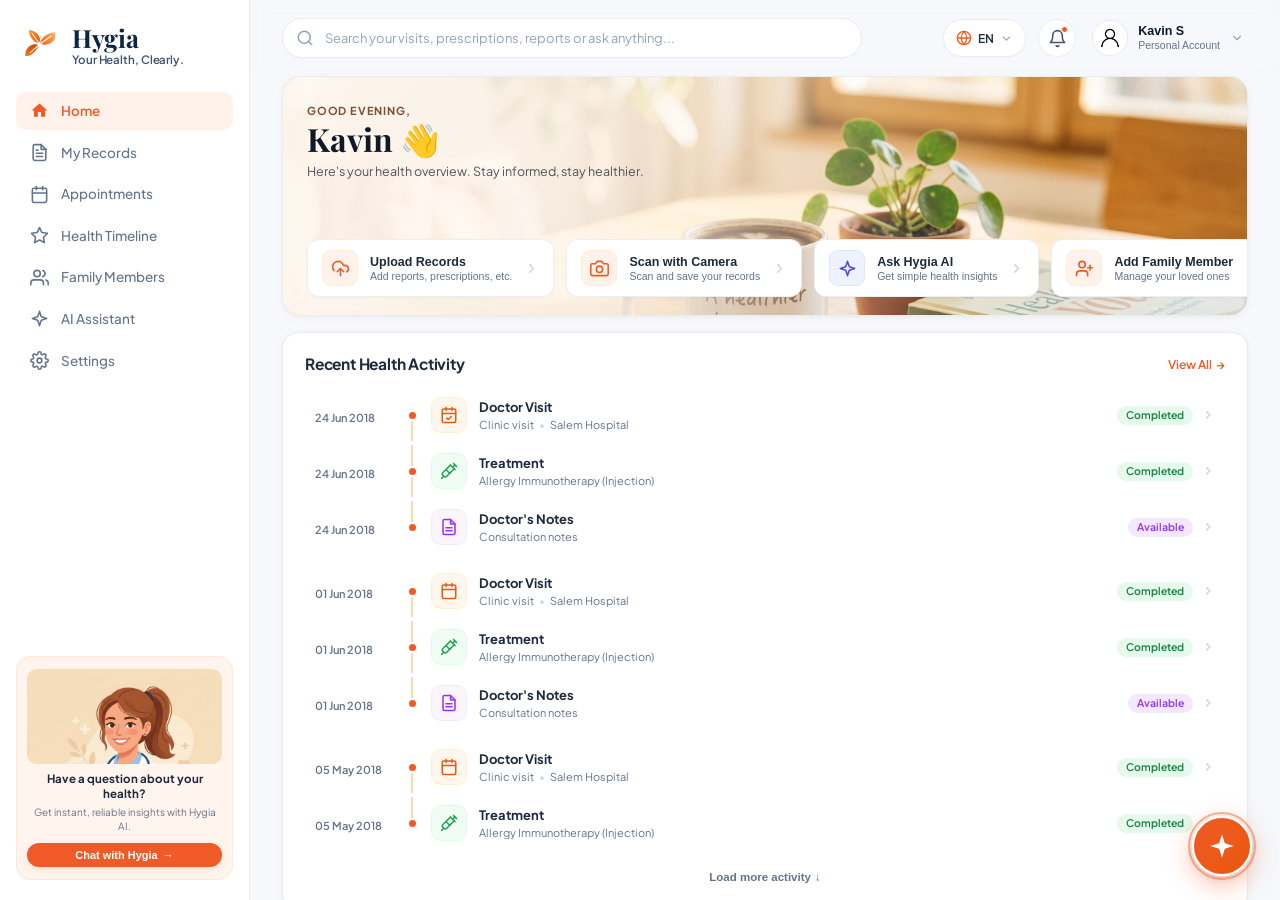
==== frontend/index.html @ 9a019a8f "feat: add frontend web pages, assets, and styling for Hygia health application" ====
<!DOCTYPE html>
<html lang="en">
<head>
  <meta charset="UTF-8">
  <meta name="viewport" content="width=device-width, initial-scale=1.0">
  <title>Hygia - Your Health, Clearly.</title>
  <!-- Google Fonts -->
  <link rel="preconnect" href="https://fonts.googleapis.com">
  <link rel="preconnect" href="https://fonts.gstatic.com" crossorigin>
  <link href="https://fonts.googleapis.com/css2?family=Playfair+Display:ital,wght@0,600;0,700;1,600&family=Plus+Jakarta+Sans:wght@400;500;600;700&display=swap" rel="stylesheet">
  <link rel="stylesheet" href="style.css?v=10">
</head>
<body>
  <div class="app-layout">
    <!-- LEFT SIDEBAR -->
    <aside class="sidebar" id="sidebar">
      <div class="sidebar-header">
        <a href="index.html" class="brand-logo">
          <svg class="brand-icon" viewBox="0 0 44 44" fill="none" xmlns="http://www.w3.org/2000/svg">
            <defs>
              <linearGradient id="leafGradTopRightIndex" x1="18" y1="20" x2="38" y2="6" gradientUnits="userSpaceOnUse">
                <stop offset="0%" stop-color="#F05A28"/>
                <stop offset="60%" stop-color="#FB923C"/>
                <stop offset="100%" stop-color="#FDBA74"/>
              </linearGradient>
              <linearGradient id="leafGradTopLeftIndex" x1="18" y1="20" x2="5" y2="8" gradientUnits="userSpaceOnUse">
                <stop offset="0%" stop-color="#EA580C"/>
                <stop offset="60%" stop-color="#F97316"/>
                <stop offset="100%" stop-color="#FB923C"/>
              </linearGradient>
              <linearGradient id="leafGradBottomIndex" x1="18" y1="20" x2="10" y2="38" gradientUnits="userSpaceOnUse">
                <stop offset="0%" stop-color="#C2410C"/>
                <stop offset="50%" stop-color="#EA580C"/>
                <stop offset="100%" stop-color="#F97316"/>
              </linearGradient>
              <filter id="sparkleGlowIndex" x="-50%" y="-50%" width="200%" height="200%">
                <feGaussianBlur stdDeviation="1.2" result="blur"/>
                <feMerge>
                  <feMergeNode in="blur"/>
                  <feMergeNode in="SourceGraphic"/>
                </feMerge>
              </filter>
            </defs>
            <!-- Top-Right Leaf -->
            <path d="M18 20C19.5 13 26 6.5 36 6C38 15 31.5 22.5 18 20Z" fill="url(#leafGradTopRightIndex)"/>
            <!-- Top-Left Leaf -->
            <path d="M18 20C11.5 17.5 5 11 6 3.5C14.5 4 21 11.5 18 20Z" fill="url(#leafGradTopLeftIndex)"/>
            <!-- Bottom-Left Leaf -->
            <path d="M18 20C14.5 27 8.5 35 1.5 33.5C1 24.5 8 18 18 20Z" fill="url(#leafGradBottomIndex)"/>
            <!-- White Vein Lines -->
            <path d="M18 20L31.5 10.5" stroke="#FFFFFF" stroke-width="1.3" stroke-linecap="round" stroke-opacity="0.9"/>
            <path d="M18 20L9.5 7.5" stroke="#FFFFFF" stroke-width="1.3" stroke-linecap="round" stroke-opacity="0.9"/>
            <path d="M18 20L7 30" stroke="#FFFFFF" stroke-width="1.3" stroke-linecap="round" stroke-opacity="0.9"/>
            <!-- Central White Sparkle Star -->
            <path d="M18 15.5C18 18 16.5 20 13.5 20C16.5 20 18 22 18 24.5C18 22 19.5 20 22.5 20C19.5 20 18 18 18 15.5Z" fill="#FFFFFF" filter="url(#sparkleGlowIndex)"/>
            <circle cx="18" cy="20" r="1.2" fill="#FFFFFF"/>
          </svg>
          <div class="brand-text">
            <h1 class="brand-title">Hygia</h1>
            <span class="brand-tagline">Your Health, Clearly.</span>
          </div>
        </a>
      </div>

      <nav class="sidebar-nav">
        <ul class="nav-list">
          <li class="nav-item">
            <a href="index.html" class="nav-link active">
              <svg class="nav-icon" viewBox="0 0 24 24" fill="currentColor">
                <path d="M10 20v-6h4v6h5v-8h3L12 3 2 12h3v8z"/>
              </svg>
              <span>Home</span>
            </a>
          </li>
          <li class="nav-item">
            <a href="records.html" class="nav-link">
              <svg class="nav-icon" viewBox="0 0 24 24" fill="none" stroke="currentColor" stroke-width="2" stroke-linecap="round" stroke-linejoin="round">
                <path d="M14 2H6a2 2 0 0 0-2 2v16a2 2 0 0 0 2 2h12a2 2 0 0 0 2-2V8z"></path>
                <polyline points="14 2 14 8 20 8"></polyline>
                <line x1="16" y1="13" x2="8" y2="13"></line>
                <line x1="16" y1="17" x2="8" y2="17"></line>
                <polyline points="10 9 9 9 8 9"></polyline>
              </svg>
              <span>My Records</span>
            </a>
          </li>
          <li class="nav-item">
            <a href="appointments.html" class="nav-link">
              <svg class="nav-icon" viewBox="0 0 24 24" fill="none" stroke="currentColor" stroke-width="2" stroke-linecap="round" stroke-linejoin="round">
                <rect x="3" y="4" width="18" height="18" rx="2" ry="2"></rect>
                <line x1="16" y1="2" x2="16" y2="6"></line>
                <line x1="8" y1="2" x2="8" y2="6"></line>
                <line x1="3" y1="10" x2="21" y2="10"></line>
              </svg>
              <span>Appointments</span>
            </a>
          </li>
          <li class="nav-item">
            <a href="timeline.html" class="nav-link">
              <svg class="nav-icon" viewBox="0 0 24 24" fill="none" stroke="currentColor" stroke-width="2" stroke-linecap="round" stroke-linejoin="round">
                <polygon points="12 2 15.09 8.26 22 9.27 17 14.14 18.18 21.02 12 17.77 5.82 21.02 7 14.14 2 9.27 8.91 8.26 12 2"></polygon>
              </svg>
              <span>Health Timeline</span>
            </a>
          </li>
          <li class="nav-item">
            <a href="family.html" class="nav-link">
              <svg class="nav-icon" viewBox="0 0 24 24" fill="none" stroke="currentColor" stroke-width="2" stroke-linecap="round" stroke-linejoin="round">
                <path d="M17 21v-2a4 4 0 0 0-4-4H5a4 4 0 0 0-4 4v2"></path>
                <circle cx="9" cy="7" r="4"></circle>
                <path d="M23 21v-2a4 4 0 0 0-3-3.87"></path>
                <path d="M16 3.13a4 4 0 0 1 0 7.75"></path>
              </svg>
              <span>Family Members</span>
            </a>
          </li>
          <li class="nav-item">
            <a href="assistant.html" class="nav-link">
              <svg class="nav-icon" viewBox="0 0 24 24" fill="none" stroke="currentColor" stroke-width="2" stroke-linecap="round" stroke-linejoin="round">
                <path d="m12 3-1.9 5.8a2 2 0 0 1-1.3 1.3L3 12l5.8 1.9a2 2 0 0 1 1.3 1.3L12 21l1.9-5.8a2 2 0 0 1 1.3-1.3L21 12l-5.8-1.9a2 2 0 0 1-1.3-1.3L12 3z"></path>
              </svg>
              <span>AI Assistant</span>
            </a>
          </li>
          <li class="nav-item">
            <a href="#settings" class="nav-link">
              <svg class="nav-icon" viewBox="0 0 24 24" fill="none" stroke="currentColor" stroke-width="2" stroke-linecap="round" stroke-linejoin="round">
                <circle cx="12" cy="12" r="3"></circle>
                <path d="M19.4 15a1.65 1.65 0 0 0 .33 1.82l.06.06a2 2 0 0 1 0 2.83 2 2 0 0 1-2.83 0l-.06-.06a1.65 1.65 0 0 0-1.82-.33 1.65 1.65 0 0 0-1 1.51V21a2 2 0 0 1-2 2 2 2 0 0 1-2-2v-.09A1.65 1.65 0 0 0 9 19.4a1.65 1.65 0 0 0-1.82.33l-.06.06a2 2 0 0 1-2.83 0 2 2 0 0 1 0-2.83l.06-.06a1.65 1.65 0 0 0 .33-1.82 1.65 1.65 0 0 0-1.51-1H3a2 2 0 0 1-2-2 2 2 0 0 1 2-2h.09A1.65 1.65 0 0 0 4.6 9a1.65 1.65 0 0 0-.33-1.82l-.06-.06a2 2 0 0 1 0-2.83 2 2 0 0 1 2.83 0l.06.06a1.65 1.65 0 0 0 1.82.33H9a1.65 1.65 0 0 0 1-1.51V3a2 2 0 0 1 2-2 2 2 0 0 1 2 2v.09a1.65 1.65 0 0 0 1 1.51 1.65 1.65 0 0 0 1.82-.33l.06-.06a2 2 0 0 1 2.83 0 2 2 0 0 1 0 2.83l-.06.06a1.65 1.65 0 0 0-.33 1.82V9a1.65 1.65 0 0 0 1.51 1H21a2 2 0 0 1 2 2 2 2 0 0 1-2 2h-.09a1.65 1.65 0 0 0-1.51 1z"></path>
              </svg>
              <span>Settings</span>
            </a>
          </li>
        </ul>
      </nav>

      <!-- Sidebar Promo Card: Have a question about your health? -->
      <div class="sidebar-promo-card">
        <div class="promo-image-container">
          <img src="assets/doctor_avatar.jpg" alt="Doctor Consultation" class="promo-doctor-img">
        </div>
        <h4 class="promo-title">Have a question about your health?</h4>
        <p class="promo-desc">Get instant, reliable insights with Hygia AI.</p>
        <button class="promo-cta-btn" id="openChatBtn">
          Chat with Hygia <span>→</span>
        </button>
      </div>
    </aside>

    <!-- MAIN APP CONTENT -->
    <main class="main-content">
      <!-- TOP HEADER BAR -->
      <header class="top-header">
        <div class="search-container">
          <svg class="search-icon" viewBox="0 0 24 24" fill="none" stroke="currentColor" stroke-width="2" stroke-linecap="round" stroke-linejoin="round">
            <circle cx="11" cy="11" r="8"></circle>
            <line x1="21" y1="21" x2="16.65" y2="16.65"></line>
          </svg>
          <input 
            type="text" 
            class="search-input" 
            id="globalSearchInput" 
            placeholder="Search your visits, prescriptions, reports or ask anything..."
            autocomplete="off"
          >
        </div>

        <div class="header-actions">
          <!-- Language Selector -->
          <div class="header-lang-wrapper" id="langWrapper">
            <button class="lang-selector-btn" id="langToggle" aria-label="Select Language">
              <svg class="lang-globe-icon" viewBox="0 0 24 24" fill="none" stroke="currentColor" stroke-width="2" stroke-linecap="round" stroke-linejoin="round">
                <circle cx="12" cy="12" r="10"></circle>
                <line x1="2" y1="12" x2="22" y2="12"></line>
                <path d="M12 2a15.3 15.3 0 0 1 4 10 15.3 15.3 0 0 1-4 10 15.3 15.3 0 0 1-4-10 15.3 15.3 0 0 1 4-10z"></path>
              </svg>
              <span class="lang-current-label" id="currentLangLabel">EN</span>
              <svg class="lang-chevron-icon" viewBox="0 0 24 24" fill="none" stroke="currentColor" stroke-width="2" stroke-linecap="round" stroke-linejoin="round">
                <polyline points="6 9 12 15 18 9"></polyline>
              </svg>
            </button>
            <div class="lang-dropdown" id="langDropdown">
              <div class="dropdown-header">
                <h6>Language</h6>
              </div>
              <ul class="dropdown-list lang-list">
                <li class="dropdown-item lang-item active" data-lang="en">
                  <span class="lang-native">English</span>
                  <span class="lang-code-pill">EN</span>
                </li>
                <li class="dropdown-item lang-item" data-lang="es">
                  <span class="lang-native">Español</span>
                  <span class="lang-code-pill">ES</span>
                </li>
                <li class="dropdown-item lang-item" data-lang="fr">
                  <span class="lang-native">Français</span>
                  <span class="lang-code-pill">FR</span>
                </li>
                <li class="dropdown-item lang-item" data-lang="ta">
                  <span class="lang-native">தமிழ்</span>
                  <span class="lang-code-pill">TA</span>
                </li>
                <li class="dropdown-item lang-item" data-lang="hi">
                  <span class="lang-native">हिन्दी</span>
                  <span class="lang-code-pill">HI</span>
                </li>
                <li class="dropdown-item lang-item" data-lang="de">
                  <span class="lang-native">Deutsch</span>
                  <span class="lang-code-pill">DE</span>
                </li>
              </ul>
            </div>
          </div>

          <!-- Notification Bell -->
          <div class="header-notification-wrapper" id="notifWrapper">
            <button class="icon-button notification-btn" id="notifToggle" aria-label="Notifications">
              <svg viewBox="0 0 24 24" fill="none" stroke="currentColor" stroke-width="2" stroke-linecap="round" stroke-linejoin="round">
                <path d="M18 8A6 6 0 0 0 6 8c0 7-3 9-3 9h18s-3-2-3-9"></path>
                <path d="M13.73 21a2 2 0 0 1-3.46 0"></path>
              </svg>
              <span class="notification-badge"></span>
            </button>
            <div class="notification-dropdown" id="notifDropdown">
              <div class="dropdown-header">
                <h6>Notifications</h6>
                <span class="badge-count">2 New</span>
              </div>
              <ul class="dropdown-list">
                <li class="dropdown-item unread">
                  <span class="dot-unread"></span>
                  <div class="notif-content">
                    <p class="notif-text">Lab results for <strong>Allergy Panel</strong> uploaded.</p>
                    <span class="notif-time">10 mins ago</span>
                  </div>
                </li>
                <li class="dropdown-item unread">
                  <span class="dot-unread"></span>
                  <div class="notif-content">
                    <p class="notif-text">Upcoming appointment with <strong>Dr. Sarah</strong>.</p>
                    <span class="notif-time">Yesterday</span>
                  </div>
                </li>
              </ul>
            </div>
          </div>

          <!-- User Profile Dropdown -->
          <div class="user-profile-wrapper" id="userProfileWrapper">
            <button class="user-profile-btn" id="userProfileBtn">
              <img src="assets/user_avatar.jpg" alt="Kavin S" class="user-avatar-img">
              <div class="user-meta">
                <span class="user-name">Kavin S</span>
                <span class="user-role">Personal Account</span>
              </div>
              <svg class="chevron-icon" viewBox="0 0 24 24" fill="none" stroke="currentColor" stroke-width="2" stroke-linecap="round" stroke-linejoin="round">
                <polyline points="6 9 12 15 18 9"></polyline>
              </svg>
            </button>
            <div class="profile-dropdown" id="profileDropdown">
              <a href="#profile" class="profile-item">Account Details</a>
              <a href="#family" class="profile-item">Family Profiles (3)</a>
              <a href="#security" class="profile-item">Privacy & Data</a>
              <hr class="dropdown-divider">
              <a href="login.html" class="profile-item text-danger">Sign Out</a>
            </div>
          </div>
        </div>
      </header>

      <!-- CONTENT BODY SCROLLER -->
      <div class="page-body">
        <!-- HERO GREETING BANNER -->
        <section class="hero-banner-card">
          <div class="hero-bg-cover" style="background-image: url('assets/hero_banner.jpg');"></div>
          <div class="hero-content">
            <span class="hero-greeting-sub">GOOD EVENING,</span>
            <h2 class="hero-greeting-name">Kavin <span class="wave-emoji">👋</span></h2>
            <p class="hero-greeting-desc">Here's your health overview. Stay informed, stay healthier.</p>
          </div>

          <!-- 4 QUICK ACTION TILES OVERLAID / IN HERO -->
          <div class="quick-actions-grid">
            <!-- Action 1: Upload Records -->
            <button class="quick-action-card" id="btnUploadRecords">
              <div class="action-icon-box orange-tint">
                <svg viewBox="0 0 24 24" fill="none" stroke="currentColor" stroke-width="2" stroke-linecap="round" stroke-linejoin="round">
                  <path d="M4 14.899A7 7 0 1 1 15.71 8h1.79a4.5 4.5 0 0 1 2.5 8.242"></path>
                  <path d="M12 12v9"></path>
                  <path d="m16 16-4-4-4 4"></path>
                </svg>
              </div>
              <div class="action-text">
                <h5 class="action-title">Upload Records</h5>
                <span class="action-sub">Add reports, prescriptions, etc.</span>
              </div>
              <svg class="action-arrow" viewBox="0 0 24 24" fill="none" stroke="currentColor" stroke-width="2.5" stroke-linecap="round" stroke-linejoin="round">
                <polyline points="9 18 15 12 9 6"></polyline>
              </svg>
            </button>

            <!-- Action 2: Scan with Camera -->
            <button class="quick-action-card" id="btnScanCamera">
              <div class="action-icon-box orange-tint">
                <svg viewBox="0 0 24 24" fill="none" stroke="currentColor" stroke-width="2" stroke-linecap="round" stroke-linejoin="round">
                  <path d="M23 19a2 2 0 0 1-2 2H3a2 2 0 0 1-2-2V8a2 2 0 0 1 2-2h4l2-3h6l2 3h4a2 2 0 0 1 2 2z"></path>
                  <circle cx="12" cy="13" r="4"></circle>
                </svg>
              </div>
              <div class="action-text">
                <h5 class="action-title">Scan with Camera</h5>
                <span class="action-sub">Scan and save your records</span>
              </div>
              <svg class="action-arrow" viewBox="0 0 24 24" fill="none" stroke="currentColor" stroke-width="2.5" stroke-linecap="round" stroke-linejoin="round">
                <polyline points="9 18 15 12 9 6"></polyline>
              </svg>
            </button>

            <!-- Action 3: Ask Hygia AI -->
            <button class="quick-action-card" id="btnAskAI">
              <div class="action-icon-box purple-tint">
                <svg viewBox="0 0 24 24" fill="none" stroke="currentColor" stroke-width="2" stroke-linecap="round" stroke-linejoin="round">
                  <path d="m12 3-1.9 5.8a2 2 0 0 1-1.3 1.3L3 12l5.8 1.9a2 2 0 0 1 1.3 1.3L12 21l1.9-5.8a2 2 0 0 1 1.3-1.3L21 12l-5.8-1.9a2 2 0 0 1-1.3-1.3L12 3z"></path>
                </svg>
              </div>
              <div class="action-text">
                <h5 class="action-title">Ask Hygia AI</h5>
                <span class="action-sub">Get simple health insights</span>
              </div>
              <svg class="action-arrow" viewBox="0 0 24 24" fill="none" stroke="currentColor" stroke-width="2.5" stroke-linecap="round" stroke-linejoin="round">
                <polyline points="9 18 15 12 9 6"></polyline>
              </svg>
            </button>

            <!-- Action 4: Add Family Member -->
            <button class="quick-action-card" id="btnAddFamily">
              <div class="action-icon-box orange-tint">
                <svg viewBox="0 0 24 24" fill="none" stroke="currentColor" stroke-width="2" stroke-linecap="round" stroke-linejoin="round">
                  <path d="M16 21v-2a4 4 0 0 0-4-4H6a4 4 0 0 0-4 4v2"></path>
                  <circle cx="9" cy="7" r="4"></circle>
                  <line x1="19" y1="8" x2="19" y2="14"></line>
                  <line x1="22" y1="11" x2="16" y2="11"></line>
                </svg>
              </div>
              <div class="action-text">
                <h5 class="action-title">Add Family Member</h5>
                <span class="action-sub">Manage your loved ones</span>
              </div>
              <svg class="action-arrow" viewBox="0 0 24 24" fill="none" stroke="currentColor" stroke-width="2.5" stroke-linecap="round" stroke-linejoin="round">
                <polyline points="9 18 15 12 9 6"></polyline>
              </svg>
            </button>
          </div>
        </section>

        <!-- DASHBOARD DUAL-COLUMN GRID -->
        <div class="dashboard-grid">
          <!-- LEFT COLUMN: RECENT HEALTH ACTIVITY -->
          <div class="grid-left-col">
            <section class="content-card recent-activity-card">
              <div class="card-header">
                <h3 class="card-title">Recent Health Activity</h3>
                <a href="records.html" class="view-all-link">View All <span>→</span></a>
              </div>

              <!-- TIMELINE WRAPPER -->
              <div class="timeline-container" id="timelineList">
                <!-- TIMELINE GROUP 1: 24 Jun 2018 -->
                <div class="timeline-group">
                  <!-- Row 1: Doctor Visit -->
                  <div class="timeline-row" data-type="visit">
                    <div class="timeline-date-col">
                      <span class="timeline-date">24 Jun 2018</span>
                    </div>
                    <div class="timeline-line-track">
                      <span class="timeline-dot"></span>
                      <div class="timeline-vertical-line"></div>
                    </div>
                    <div class="timeline-item-body">
                      <div class="timeline-icon-box orange-icon-box">
                        <svg viewBox="0 0 24 24" fill="none" stroke="currentColor" stroke-width="2" stroke-linecap="round" stroke-linejoin="round">
                          <rect x="3" y="4" width="18" height="18" rx="2" ry="2"></rect>
                          <line x1="16" y1="2" x2="16" y2="6"></line>
                          <line x1="8" y1="2" x2="8" y2="6"></line>
                          <line x1="3" y1="10" x2="21" y2="10"></line>
                          <path d="m9 16 2 2 4-4"></path>
                        </svg>
                      </div>
                      <div class="timeline-info">
                        <h4 class="timeline-event-title">Doctor Visit</h4>
                        <p class="timeline-event-sub">Clinic visit <span class="bullet">•</span> Salem Hospital</p>
                      </div>
                      <div class="timeline-actions">
                        <span class="badge badge-completed">Completed</span>
                        <svg class="chevron-right" viewBox="0 0 24 24" fill="none" stroke="currentColor" stroke-width="2.5">
                          <polyline points="9 18 15 12 9 6"></polyline>
                        </svg>
                      </div>
                    </div>
                  </div>

                  <!-- Row 2: Treatment -->
                  <div class="timeline-row" data-type="treatment">
                    <div class="timeline-date-col">
                      <span class="timeline-date">24 Jun 2018</span>
                    </div>
                    <div class="timeline-line-track">
                      <span class="timeline-dot"></span>
                      <div class="timeline-vertical-line"></div>
                    </div>
                    <div class="timeline-item-body">
                      <div class="timeline-icon-box green-icon-box">
                        <svg viewBox="0 0 24 24" fill="none" stroke="currentColor" stroke-width="2" stroke-linecap="round" stroke-linejoin="round">
                          <path d="m18 2 4 4"></path>
                          <path d="m17 7 3-3"></path>
                          <path d="M19 9 8.7 19.3c-1 1-2.5 1-3.4 0l-1.6-1.6c-1-1-1-2.5 0-3.4L14 4"></path>
                          <path d="m9 11 4 4"></path>
                          <path d="m5 19-3 3"></path>
                          <path d="m14 4 6 6"></path>
                        </svg>
                      </div>
                      <div class="timeline-info">
                        <h4 class="timeline-event-title">Treatment</h4>
                        <p class="timeline-event-sub">Allergy Immunotherapy (Injection)</p>
                      </div>
                      <div class="timeline-actions">
                        <span class="badge badge-completed">Completed</span>
                        <svg class="chevron-right" viewBox="0 0 24 24" fill="none" stroke="currentColor" stroke-width="2.5">
                          <polyline points="9 18 15 12 9 6"></polyline>
                        </svg>
                      </div>
                    </div>
                  </div>

                  <!-- Row 3: Doctor's Notes -->
                  <div class="timeline-row" data-type="notes">
                    <div class="timeline-date-col">
                      <span class="timeline-date">24 Jun 2018</span>
                    </div>
                    <div class="timeline-line-track">
                      <span class="timeline-dot"></span>
                      <div class="timeline-vertical-line"></div>
                    </div>
                    <div class="timeline-item-body">
                      <div class="timeline-icon-box purple-icon-box">
                        <svg viewBox="0 0 24 24" fill="none" stroke="currentColor" stroke-width="2" stroke-linecap="round" stroke-linejoin="round">
                          <path d="M14 2H6a2 2 0 0 0-2 2v16a2 2 0 0 0 2 2h12a2 2 0 0 0 2-2V8z"></path>
                          <polyline points="14 2 14 8 20 8"></polyline>
                          <line x1="16" y1="13" x2="8" y2="13"></line>
                          <line x1="16" y1="17" x2="8" y2="17"></line>
                        </svg>
                      </div>
                      <div class="timeline-info">
                        <h4 class="timeline-event-title">Doctor's Notes</h4>
                        <p class="timeline-event-sub">Consultation notes</p>
                      </div>
                      <div class="timeline-actions">
                        <span class="badge badge-available">Available</span>
                        <svg class="chevron-right" viewBox="0 0 24 24" fill="none" stroke="currentColor" stroke-width="2.5">
                          <polyline points="9 18 15 12 9 6"></polyline>
                        </svg>
                      </div>
                    </div>
                  </div>
                </div>

                <!-- TIMELINE GROUP 2: 01 Jun 2018 -->
                <div class="timeline-group">
                  <!-- Row 1: Doctor Visit -->
                  <div class="timeline-row" data-type="visit">
                    <div class="timeline-date-col">
                      <span class="timeline-date">01 Jun 2018</span>
                    </div>
                    <div class="timeline-line-track">
                      <span class="timeline-dot"></span>
                      <div class="timeline-vertical-line"></div>
                    </div>
                    <div class="timeline-item-body">
                      <div class="timeline-icon-box orange-icon-box">
                        <svg viewBox="0 0 24 24" fill="none" stroke="currentColor" stroke-width="2" stroke-linecap="round" stroke-linejoin="round">
                          <rect x="3" y="4" width="18" height="18" rx="2" ry="2"></rect>
                          <line x1="16" y1="2" x2="16" y2="6"></line>
                          <line x1="8" y1="2" x2="8" y2="6"></line>
                          <line x1="3" y1="10" x2="21" y2="10"></line>
                        </svg>
                      </div>
                      <div class="timeline-info">
                        <h4 class="timeline-event-title">Doctor Visit</h4>
                        <p class="timeline-event-sub">Clinic visit <span class="bullet">•</span> Salem Hospital</p>
                      </div>
                      <div class="timeline-actions">
                        <span class="badge badge-completed">Completed</span>
                        <svg class="chevron-right" viewBox="0 0 24 24" fill="none" stroke="currentColor" stroke-width="2.5">
                          <polyline points="9 18 15 12 9 6"></polyline>
                        </svg>
                      </div>
                    </div>
                  </div>

                  <!-- Row 2: Treatment -->
                  <div class="timeline-row" data-type="treatment">
                    <div class="timeline-date-col">
                      <span class="timeline-date">01 Jun 2018</span>
                    </div>
                    <div class="timeline-line-track">
                      <span class="timeline-dot"></span>
                      <div class="timeline-vertical-line"></div>
                    </div>
                    <div class="timeline-item-body">
                      <div class="timeline-icon-box green-icon-box">
                        <svg viewBox="0 0 24 24" fill="none" stroke="currentColor" stroke-width="2" stroke-linecap="round" stroke-linejoin="round">
                          <path d="m18 2 4 4"></path>
                          <path d="m17 7 3-3"></path>
                          <path d="M19 9 8.7 19.3c-1 1-2.5 1-3.4 0l-1.6-1.6c-1-1-1-2.5 0-3.4L14 4"></path>
                          <path d="m9 11 4 4"></path>
                          <path d="m5 19-3 3"></path>
                          <path d="m14 4 6 6"></path>
                        </svg>
                      </div>
                      <div class="timeline-info">
                        <h4 class="timeline-event-title">Treatment</h4>
                        <p class="timeline-event-sub">Allergy Immunotherapy (Injection)</p>
                      </div>
                      <div class="timeline-actions">
                        <span class="badge badge-completed">Completed</span>
                        <svg class="chevron-right" viewBox="0 0 24 24" fill="none" stroke="currentColor" stroke-width="2.5">
                          <polyline points="9 18 15 12 9 6"></polyline>
                        </svg>
                      </div>
                    </div>
                  </div>

                  <!-- Row 3: Doctor's Notes -->
                  <div class="timeline-row" data-type="notes">
                    <div class="timeline-date-col">
                      <span class="timeline-date">01 Jun 2018</span>
                    </div>
                    <div class="timeline-line-track">
                      <span class="timeline-dot"></span>
                      <div class="timeline-vertical-line"></div>
                    </div>
                    <div class="timeline-item-body">
                      <div class="timeline-icon-box purple-icon-box">
                        <svg viewBox="0 0 24 24" fill="none" stroke="currentColor" stroke-width="2" stroke-linecap="round" stroke-linejoin="round">
                          <path d="M14 2H6a2 2 0 0 0-2 2v16a2 2 0 0 0 2 2h12a2 2 0 0 0 2-2V8z"></path>
                          <polyline points="14 2 14 8 20 8"></polyline>
                          <line x1="16" y1="13" x2="8" y2="13"></line>
                          <line x1="16" y1="17" x2="8" y2="17"></line>
                        </svg>
                      </div>
                      <div class="timeline-info">
                        <h4 class="timeline-event-title">Doctor's Notes</h4>
                        <p class="timeline-event-sub">Consultation notes</p>
                      </div>
                      <div class="timeline-actions">
                        <span class="badge badge-available">Available</span>
                        <svg class="chevron-right" viewBox="0 0 24 24" fill="none" stroke="currentColor" stroke-width="2.5">
                          <polyline points="9 18 15 12 9 6"></polyline>
                        </svg>
                      </div>
                    </div>
                  </div>
                </div>

                <!-- TIMELINE GROUP 3: 05 May 2018 -->
                <div class="timeline-group">
                  <!-- Row 1: Doctor Visit -->
                  <div class="timeline-row" data-type="visit">
                    <div class="timeline-date-col">
                      <span class="timeline-date">05 May 2018</span>
                    </div>
                    <div class="timeline-line-track">
                      <span class="timeline-dot"></span>
                      <div class="timeline-vertical-line"></div>
                    </div>
                    <div class="timeline-item-body">
                      <div class="timeline-icon-box orange-icon-box">
                        <svg viewBox="0 0 24 24" fill="none" stroke="currentColor" stroke-width="2" stroke-linecap="round" stroke-linejoin="round">
                          <rect x="3" y="4" width="18" height="18" rx="2" ry="2"></rect>
                          <line x1="16" y1="2" x2="16" y2="6"></line>
                          <line x1="8" y1="2" x2="8" y2="6"></line>
                          <line x1="3" y1="10" x2="21" y2="10"></line>
                        </svg>
                      </div>
                      <div class="timeline-info">
                        <h4 class="timeline-event-title">Doctor Visit</h4>
                        <p class="timeline-event-sub">Clinic visit <span class="bullet">•</span> Salem Hospital</p>
                      </div>
                      <div class="timeline-actions">
                        <span class="badge badge-completed">Completed</span>
                        <svg class="chevron-right" viewBox="0 0 24 24" fill="none" stroke="currentColor" stroke-width="2.5">
                          <polyline points="9 18 15 12 9 6"></polyline>
                        </svg>
                      </div>
                    </div>
                  </div>

                  <!-- Row 2: Treatment -->
                  <div class="timeline-row" data-type="treatment">
                    <div class="timeline-date-col">
                      <span class="timeline-date">05 May 2018</span>
                    </div>
                    <div class="timeline-line-track">
                      <span class="timeline-dot"></span>
                      <div class="timeline-vertical-line"></div>
                    </div>
                    <div class="timeline-item-body">
                      <div class="timeline-icon-box green-icon-box">
                        <svg viewBox="0 0 24 24" fill="none" stroke="currentColor" stroke-width="2" stroke-linecap="round" stroke-linejoin="round">
                          <path d="m18 2 4 4"></path>
                          <path d="m17 7 3-3"></path>
                          <path d="M19 9 8.7 19.3c-1 1-2.5 1-3.4 0l-1.6-1.6c-1-1-1-2.5 0-3.4L14 4"></path>
                          <path d="m9 11 4 4"></path>
                          <path d="m5 19-3 3"></path>
                          <path d="m14 4 6 6"></path>
                        </svg>
                      </div>
                      <div class="timeline-info">
                        <h4 class="timeline-event-title">Treatment</h4>
                        <p class="timeline-event-sub">Allergy Immunotherapy (Injection)</p>
                      </div>
                      <div class="timeline-actions">
                        <span class="badge badge-completed">Completed</span>
                        <svg class="chevron-right" viewBox="0 0 24 24" fill="none" stroke="currentColor" stroke-width="2.5">
                          <polyline points="9 18 15 12 9 6"></polyline>
                        </svg>
                      </div>
                    </div>
                  </div>
                </div>
              </div>

              <!-- LOAD MORE BUTTON -->
              <div class="timeline-footer">
                <button class="load-more-btn" id="loadMoreBtn">
                  Load more activity <span class="arrow-down">↓</span>
                </button>
              </div>
            </section>
          </div>

          <!-- RIGHT COLUMN: SUMMARY, CONDITIONS, DIAGNOSES, AI ASSISTANT -->
          <div class="grid-right-col">
            <!-- 1. HEALTH SUMMARY -->
            <section class="content-card summary-card">
              <div class="card-header">
                <div class="title-with-info">
                  <h3 class="card-title">Health Summary</h3>
                  <button class="info-btn" title="Summary based on latest verified medical records" aria-label="Health Summary Info">
                    <svg viewBox="0 0 24 24" fill="none" stroke="currentColor" stroke-width="2">
                      <circle cx="12" cy="12" r="10"></circle>
                      <line x1="12" y1="16" x2="12" y2="12"></line>
                      <line x1="12" y1="8" x2="12.01" y2="8"></line>
                    </svg>
                  </button>
                </div>
                <span class="header-timestamp">Last updated: 24 Jun 2018</span>
              </div>

              <div class="metrics-grid">
                <!-- Metric 1: Doctor Visits -->
                <div class="metric-box">
                  <div class="metric-icon orange-metric">
                    <svg viewBox="0 0 24 24" fill="none" stroke="currentColor" stroke-width="2" stroke-linecap="round" stroke-linejoin="round">
                      <rect x="3" y="4" width="18" height="18" rx="2" ry="2"></rect>
                      <line x1="16" y1="2" x2="16" y2="6"></line>
                      <line x1="8" y1="2" x2="8" y2="6"></line>
                      <line x1="3" y1="10" x2="21" y2="10"></line>
                    </svg>
                  </div>
                  <div class="metric-content">
                    <span class="metric-value">9</span>
                    <span class="metric-label">Doctor Visits</span>
                  </div>
                </div>

                <!-- Metric 2: Treatments -->
                <div class="metric-box">
                  <div class="metric-icon green-metric">
                    <svg viewBox="0 0 24 24" fill="none" stroke="currentColor" stroke-width="2" stroke-linecap="round" stroke-linejoin="round">
                      <path d="m18 2 4 4"></path>
                      <path d="m17 7 3-3"></path>
                      <path d="M19 9 8.7 19.3c-1 1-2.5 1-3.4 0l-1.6-1.6c-1-1-1-2.5 0-3.4L14 4"></path>
                      <path d="m9 11 4 4"></path>
                      <path d="m5 19-3 3"></path>
                      <path d="m14 4 6 6"></path>
                    </svg>
                  </div>
                  <div class="metric-content">
                    <span class="metric-value">8</span>
                    <span class="metric-label">Treatments</span>
                  </div>
                </div>

                <!-- Metric 3: Doctor's Notes -->
                <div class="metric-box">
                  <div class="metric-icon purple-metric">
                    <svg viewBox="0 0 24 24" fill="none" stroke="currentColor" stroke-width="2" stroke-linecap="round" stroke-linejoin="round">
                      <path d="M14 2H6a2 2 0 0 0-2 2v16a2 2 0 0 0 2 2h12a2 2 0 0 0 2-2V8z"></path>
                      <polyline points="14 2 14 8 20 8"></polyline>
                      <line x1="16" y1="13" x2="8" y2="13"></line>
                      <line x1="16" y1="17" x2="8" y2="17"></line>
                    </svg>
                  </div>
                  <div class="metric-content">
                    <span class="metric-value">1</span>
                    <span class="metric-label">Doctor's Notes</span>
                  </div>
                </div>

                <!-- Metric 4: Health Condition -->
                <div class="metric-box">
                  <div class="metric-icon orange-metric">
                    <svg viewBox="0 0 24 24" fill="none" stroke="currentColor" stroke-width="2" stroke-linecap="round" stroke-linejoin="round">
                      <path d="M20.42 4.58a5.4 5.4 0 0 0-7.65 0l-.77.78-.77-.78a5.4 5.4 0 0 0-7.65 7.65l.77.78L12 20.67l7.66-7.66.77-.78a5.4 5.4 0 0 0 0-7.65z"></path>
                      <path d="M3.5 12h3l2-3 3 6 2-3h5"></path>
                    </svg>
                  </div>
                  <div class="metric-content">
                    <span class="metric-value">1</span>
                    <span class="metric-label">Health Condition</span>
                  </div>
                </div>
              </div>
            </section>

            <!-- 2. HEALTH CONDITIONS -->
            <section class="content-card condition-card">
              <div class="card-header">
                <h3 class="card-title">Health Conditions</h3>
                <a href="records.html" class="view-all-link">View All <span>→</span></a>
              </div>
              <div class="condition-list">
                <div class="condition-item">
                  <div class="condition-icon-box orange-box">
                    <svg viewBox="0 0 24 24" fill="currentColor">
                      <path d="M12 4v7m0 0-2-2m2 2 2-2" stroke="currentColor" stroke-width="2" stroke-linecap="round"/>
                      <path d="M11 12.5C9.5 12 7.5 11.5 5.5 13C3.5 14.5 3 17 3.5 19C4 21 6 22 8.5 22C10.5 22 11.5 20.5 11.5 19V12.5Z" opacity="0.85"/>
                      <path d="M13 12.5C14.5 12 16.5 11.5 18.5 13C20.5 14.5 21 17 20.5 19C20 21 18 22 15.5 22C13.5 22 12.5 20.5 12.5 19V12.5Z" opacity="0.85"/>
                    </svg>
                  </div>
                  <div class="condition-info">
                    <h4 class="condition-title">Allergy</h4>
                    <p class="condition-desc">Allergic tendency (e.g., dust, pollen)</p>
                  </div>
                  <div class="condition-badge-wrap">
                    <span class="badge badge-ongoing">Ongoing</span>
                  </div>
                </div>
              </div>
            </section>

            <!-- 3. RECENT DIAGNOSES -->
            <section class="content-card diagnoses-card">
              <div class="card-header">
                <h3 class="card-title">Recent Diagnoses</h3>
                <a href="records.html" class="view-all-link">View All <span>→</span></a>
              </div>
              <div class="diagnoses-list">
                <div class="condition-item">
                  <div class="condition-icon-box coral-box">
                    <svg viewBox="0 0 24 24" fill="currentColor">
                      <path d="M12 4v7" stroke="currentColor" stroke-width="2" stroke-linecap="round"/>
                      <path d="M11 12.5C9.5 12 7.5 11.5 5.5 13C3.5 14.5 3 17 3.5 19C4 21 6 22 8.5 22C10.5 22 11.5 20.5 11.5 19V12.5Z" opacity="0.85"/>
                      <path d="M13 12.5C14.5 12 16.5 11.5 18.5 13C20.5 14.5 21 17 20.5 19C20 21 18 22 15.5 22C13.5 22 12.5 20.5 12.5 19V12.5Z" opacity="0.85"/>
                    </svg>
                  </div>
                  <div class="condition-info">
                    <h4 class="condition-title">Viral Sinus Infection</h4>
                    <p class="condition-desc">Infection</p>
                  </div>
                  <div class="condition-badge-wrap">
                    <span class="badge badge-resolved">Resolved</span>
                  </div>
                </div>
              </div>
            </section>

            <!-- 4. HYGIA AI ASSISTANT WIDGET -->
            <section class="content-card ai-assistant-widget">
              <div class="ai-widget-header">
                <div class="ai-title-wrap">
                  <span class="ai-sparkle-icon">✦</span>
                  <h3 class="ai-widget-title">Hygia AI Assistant</h3>
                </div>
                <p class="ai-widget-sub">Ask anything about your health records in simple words.</p>
              </div>

              <!-- Quick prompt suggestion pills -->
              <div class="prompt-chips-row">
                <button class="prompt-chip" data-query="Summarize my health history">Summarize my health history</button>
                <button class="prompt-chip" data-query="What is immunotherapy?">What is immunotherapy?</button>
                <button class="prompt-chip" data-query="Any recurring issues?">Any recurring issues?</button>
              </div>

              <!-- Input bar -->
              <form class="ai-input-form" id="aiChatForm">
                <button type="button" class="attach-btn" id="attachFileBtn" title="Attach report or prescription" aria-label="Attach File">
                  <svg viewBox="0 0 24 24" fill="none" stroke="currentColor" stroke-width="2" stroke-linecap="round" stroke-linejoin="round">
                    <path d="m21.44 11.05-9.19 9.19a6 6 0 0 1-8.49-8.49l8.57-8.57A4 4 0 1 1 18 8.84l-8.59 8.57a2 2 0 0 1-2.83-2.83l8.49-8.48"></path>
                  </svg>
                </button>
                <input 
                  type="text" 
                  class="ai-text-input" 
                  id="aiChatInput" 
                  placeholder="Type your question here..." 
                  autocomplete="off"
                >
                <button type="submit" class="ai-send-btn" id="aiSendBtn" aria-label="Send query">
                  <svg viewBox="0 0 24 24" fill="currentColor">
                    <path d="M2.01 21L23 12 2.01 3 2 10l15 2-15 2z"/>
                  </svg>
                </button>
              </form>
            </section>
          </div>
        </div>
      </div>
    </main>
  </div>

  <script src="script.js?v=10"></script>
</body>
</html>
---- frontend/style.css ----
/* ==========================================================================
   HYGIA - MASTER DESIGN SYSTEM & STYLESHEET
   Unified Styles for Home, My Records, and Health Timeline
   ========================================================================== */

:root {
  /* Brand Color Palette */
  --color-primary: #F05A28;
  --color-primary-hover: #D94617;
  --color-primary-light: #FFF2EA;
  --color-primary-glow: rgba(240, 90, 40, 0.15);

  --color-bg-page: #F6F8FB;
  --color-bg-card: #FFFFFF;
  --color-bg-card-subtle: #FAFBFC;

  --color-text-main: #0F172A;
  --color-text-body: #334155;
  --color-text-muted: #64748B;
  --color-text-light: #94A3B8;

  --color-border: #E8ECEF;
  --color-border-subtle: #F1F5F9;

  /* Tag & Metric Accents */
  --color-green-bg: #E6F9ED;
  --color-green-text: #15803D;
  --color-blue-bg: #E0F2FE;
  --color-blue-text: #0284C7;
  --color-purple-bg: #F3E8FF;
  --color-purple-text: #9333EA;
  --color-orange-bg: #FFEDD5;
  --color-orange-text: #EA580C;
  --color-coral-bg: #FEE2E2;
  --color-coral-text: #DC2626;

  /* Typography */
  --font-sans: 'Plus Jakarta Sans', system-ui, -apple-system, BlinkMacSystemFont, 'Segoe UI', Roboto, sans-serif;
  --font-serif: 'Playfair Display', Georgia, serif;

  /* Shadows */
  --shadow-subtle: 0 1px 3px rgba(0, 0, 0, 0.03), 0 2px 6px rgba(0, 0, 0, 0.02);
  --shadow-card: 0 2px 8px rgba(15, 23, 42, 0.04), 0 1px 2px rgba(15, 23, 42, 0.02);
  --shadow-float: 0 10px 25px -5px rgba(15, 23, 42, 0.08), 0 8px 10px -6px rgba(15, 23, 42, 0.04);
}

/* Base Resets */
*, *::before, *::after {
  box-sizing: border-box;
  margin: 0;
  padding: 0;
}

body {
  font-family: var(--font-sans);
  background-color: var(--color-bg-page);
  color: var(--color-text-main);
  line-height: 1.45;
  -webkit-font-smoothing: antialiased;
  -moz-osx-font-smoothing: grayscale;
  overflow-x: hidden;
}

/* ==========================================================================
   LAYOUT STRUCTURE
   ========================================================================== */
.app-layout {
  display: flex;
  min-height: 100vh;
  width: 100vw;
}

/* --------------------------------------------------------------------------
   LEFT SIDEBAR
   -------------------------------------------------------------------------- */
.sidebar {
  width: 250px;
  min-width: 250px;
  background-color: #FFFFFF;
  border-right: 1px solid var(--color-border);
  display: flex;
  flex-direction: column;
  padding: 24px 16px 20px 16px;
  position: sticky;
  top: 0;
  height: 100vh;
  overflow-y: auto;
  z-index: 40;
}

.sidebar::-webkit-scrollbar {
  width: 4px;
}
.sidebar::-webkit-scrollbar-thumb {
  background: #E2E8F0;
  border-radius: 4px;
}

/* Brand Header */
.sidebar-header {
  padding: 0 8px 24px 8px;
}

.brand-logo {
  display: flex;
  align-items: center;
  gap: 10px;
  text-decoration: none;
}

.brand-icon {
  width: 38px;
  height: 38px;
  flex-shrink: 0;
}

.brand-text {
  display: flex;
  flex-direction: column;
}

.brand-title {
  font-family: var(--font-serif);
  font-size: 25px;
  font-weight: 700;
  color: #0B2545;
  letter-spacing: -0.3px;
  line-height: 1.1;
}

.brand-tagline {
  font-size: 11.5px;
  font-weight: 600;
  color: #3E526B;
  letter-spacing: -0.1px;
}

/* Sidebar Nav */
.sidebar-nav {
  flex: 1;
}

.nav-list {
  list-style: none;
  display: flex;
  flex-direction: column;
  gap: 4px;
}

.nav-item {
  width: 100%;
}

.nav-link {
  display: flex;
  align-items: center;
  gap: 12px;
  padding: 9px 14px;
  border-radius: 10px;
  text-decoration: none;
  color: var(--color-text-muted);
  font-size: 13.5px;
  font-weight: 500;
  transition: all 0.18s ease;
}

.nav-icon {
  width: 19px;
  height: 19px;
  flex-shrink: 0;
  color: currentColor;
}

.nav-link:hover {
  background-color: #F8FAFC;
  color: var(--color-text-main);
}

.nav-link.active {
  background-color: var(--color-primary-light);
  color: var(--color-primary);
  font-weight: 600;
}

.nav-link.active .nav-icon {
  color: var(--color-primary);
}

/* Sidebar Promo Card */
.sidebar-promo-card {
  margin-top: 14px;
  background-color: #FFF5EE;
  border-radius: 14px;
  padding: 12px 10px;
  text-align: center;
  display: flex;
  flex-direction: column;
  align-items: center;
  border: 1px solid #FFE8D6;
  width: 100%;
  max-width: 100%;
  box-sizing: border-box;
  overflow: hidden;
}

.promo-image-container,
.promo-illustration {
  width: 100%;
  max-width: 100%;
  height: 95px;
  max-height: 95px;
  border-radius: 10px;
  overflow: hidden;
  margin-bottom: 8px;
  background: #FFF9F3;
  display: flex;
  align-items: center;
  justify-content: center;
}

.promo-doctor-img,
.promo-img {
  width: 100%;
  height: 100%;
  max-width: 100%;
  max-height: 100%;
  object-fit: cover;
  object-position: center top;
  display: block;
}

.promo-content {
  width: 100%;
  display: flex;
  flex-direction: column;
  align-items: center;
}

.promo-title {
  font-size: 11.5px;
  font-weight: 700;
  color: #1E293B;
  line-height: 1.3;
  margin-bottom: 4px;
  text-align: center;
}

.promo-desc {
  font-size: 10px;
  color: var(--color-text-muted);
  line-height: 1.35;
  margin-bottom: 10px;
  text-align: center;
}

.promo-cta-btn {
  width: 100%;
  background-color: var(--color-primary);
  color: #FFFFFF;
  border: none;
  border-radius: 18px;
  padding: 6px 12px;
  font-size: 11px;
  font-weight: 600;
  cursor: pointer;
  display: flex;
  align-items: center;
  justify-content: center;
  gap: 5px;
  transition: all 0.2s ease;
  box-shadow: 0 2px 8px var(--color-primary-glow);
  text-decoration: none;
  box-sizing: border-box;
}

.promo-cta-btn:hover {
  background-color: var(--color-primary-hover);
  transform: translateY(-1px);
}

/* --------------------------------------------------------------------------
   MAIN CONTENT AREA
   -------------------------------------------------------------------------- */
.main-content {
  flex: 1;
  display: flex;
  flex-direction: column;
  min-width: 0;
  height: 100vh;
  overflow-y: auto;
}

/* Top Header */
.top-header {
  padding: 16px 32px;
  display: flex;
  align-items: center;
  justify-content: space-between;
  gap: 20px;
  background-color: transparent;
  position: sticky;
  top: 0;
  z-index: 30;
  backdrop-filter: blur(8px);
}

.search-container {
  position: relative;
  flex: 1;
  max-width: 580px;
}

.search-icon {
  position: absolute;
  left: 14px;
  top: 50%;
  transform: translateY(-50%);
  width: 18px;
  height: 18px;
  color: var(--color-text-light);
  pointer-events: none;
}

.search-input {
  width: 100%;
  height: 40px;
  border-radius: 20px;
  border: 1px solid var(--color-border);
  background-color: #FFFFFF;
  padding: 0 16px 0 42px;
  font-size: 13px;
  font-family: inherit;
  color: var(--color-text-main);
  transition: all 0.2s ease;
  box-shadow: 0 1px 2px rgba(0,0,0,0.02);
}

.search-input::placeholder {
  color: var(--color-text-light);
  font-weight: 400;
}

.search-input:focus {
  outline: none;
  border-color: #FDBA74;
  box-shadow: 0 0 0 3px var(--color-primary-glow);
}

.header-actions {
  display: flex;
  align-items: center;
  gap: 12px;
}

/* Language Selector */
.header-lang-wrapper {
  position: relative;
}

.lang-selector-btn {
  background: #FFFFFF;
  border: 1px solid var(--color-border);
  height: 38px;
  padding: 0 12px;
  border-radius: 20px;
  display: flex;
  align-items: center;
  gap: 6px;
  cursor: pointer;
  color: var(--color-text-main);
  font-size: 12px;
  font-weight: 600;
  font-family: inherit;
  transition: all 0.2s ease;
  box-shadow: 0 1px 2px rgba(0, 0, 0, 0.02);
}

.lang-selector-btn:hover {
  background: #F8FAFC;
  border-color: #CBD5E1;
}

.lang-globe-icon {
  width: 16px;
  height: 16px;
  color: var(--color-primary);
  flex-shrink: 0;
}

.lang-current-label {
  font-size: 12px;
  font-weight: 600;
  color: #1E293B;
  letter-spacing: 0.2px;
}

.lang-chevron-icon {
  width: 13px;
  height: 13px;
  color: var(--color-text-light);
  transition: transform 0.2s ease;
}

.header-lang-wrapper.active .lang-chevron-icon {
  transform: rotate(180deg);
}

/* Language Dropdown */
.lang-dropdown {
  position: absolute;
  top: 46px;
  right: 0;
  width: 170px;
  background: #FFFFFF;
  border-radius: 14px;
  box-shadow: var(--shadow-float);
  border: 1px solid var(--color-border);
  padding: 6px;
  z-index: 50;
  display: none;
}

.header-lang-wrapper.active .lang-dropdown {
  display: block;
  animation: dropdownFadeIn 0.15s ease-out;
}

.lang-dropdown .dropdown-header {
  padding: 6px 10px 6px 10px;
  border-bottom: 1px solid var(--color-border-subtle);
  margin-bottom: 4px;
}

.lang-dropdown .dropdown-header h6 {
  font-size: 11px;
  font-weight: 700;
  color: var(--color-text-muted);
  text-transform: uppercase;
  letter-spacing: 0.5px;
}

.lang-list {
  list-style: none;
  padding: 0;
  margin: 0;
  display: flex;
  flex-direction: column;
  gap: 2px;
}

.lang-item {
  display: flex;
  align-items: center;
  justify-content: space-between;
  padding: 7px 10px;
  border-radius: 8px;
  cursor: pointer;
  font-size: 12px;
  color: #1E293B;
  transition: background 0.15s ease;
}

.lang-item:hover {
  background: #F8FAFC;
}

.lang-item.active {
  background: var(--color-primary-light);
  color: var(--color-primary);
  font-weight: 600;
}

.lang-code-pill {
  font-size: 10px;
  font-weight: 600;
  padding: 2px 6px;
  border-radius: 6px;
  background: #F1F5F9;
  color: #64748B;
}

.lang-item.active .lang-code-pill {
  background: #FED7AA;
  color: var(--color-primary);
}

/* Notification Button */
.header-notification-wrapper {
  position: relative;
}

.icon-button {
  background: #FFFFFF;
  border: 1px solid var(--color-border);
  width: 38px;
  height: 38px;
  border-radius: 50%;
  display: flex;
  align-items: center;
  justify-content: center;
  cursor: pointer;
  color: #475569;
  position: relative;
  transition: all 0.2s ease;
}

.icon-button:hover {
  background: #F8FAFC;
  border-color: #CBD5E1;
}

.icon-button svg {
  width: 19px;
  height: 19px;
}

.notification-badge {
  position: absolute;
  top: 6px;
  right: 7px;
  width: 7px;
  height: 7px;
  background-color: var(--color-primary);
  border-radius: 50%;
  border: 1.5px solid #FFFFFF;
}

/* Notification Dropdown */
.notification-dropdown {
  position: absolute;
  top: 48px;
  right: 0;
  width: 290px;
  background: #FFFFFF;
  border-radius: 14px;
  box-shadow: var(--shadow-float);
  border: 1px solid var(--color-border);
  padding: 12px;
  display: none;
  z-index: 50;
}

.notification-dropdown.active {
  display: block;
}

.dropdown-header {
  display: flex;
  justify-content: space-between;
  align-items: center;
  padding-bottom: 8px;
  border-bottom: 1px solid var(--color-border-subtle);
  margin-bottom: 8px;
}

.dropdown-header h6 {
  font-size: 13px;
  font-weight: 600;
}

.badge-count {
  font-size: 10px;
  background: var(--color-primary-light);
  color: var(--color-primary);
  font-weight: 600;
  padding: 2px 6px;
  border-radius: 10px;
}

.dropdown-list {
  list-style: none;
}

.dropdown-item {
  display: flex;
  gap: 10px;
  padding: 8px;
  border-radius: 8px;
  font-size: 11.5px;
  color: var(--color-text-body);
}

.dropdown-item:hover {
  background: #F8FAFC;
}

.dot-unread {
  width: 6px;
  height: 6px;
  background: var(--color-primary);
  border-radius: 50%;
  margin-top: 5px;
  flex-shrink: 0;
}

.notif-time {
  display: block;
  font-size: 10px;
  color: var(--color-text-light);
  margin-top: 2px;
}

/* User Profile Widget */
.user-profile-wrapper {
  position: relative;
}

.user-profile-btn {
  display: flex;
  align-items: center;
  gap: 10px;
  background: transparent;
  border: none;
  cursor: pointer;
  padding: 4px;
  border-radius: 20px;
  transition: background 0.18s;
}

.user-profile-btn:hover {
  background: #E2E8F044;
}

.user-avatar-img,
.avatar-img {
  width: 36px;
  height: 36px;
  border-radius: 50%;
  object-fit: cover;
  border: 1.5px solid #E2E8F0;
  display: block;
}

.user-meta {
  text-align: left;
  line-height: 1.2;
}

.user-name {
  display: block;
  font-size: 12.5px;
  font-weight: 600;
  color: var(--color-text-main);
}

.user-role {
  display: block;
  font-size: 10.5px;
  color: var(--color-text-muted);
}

.chevron-icon {
  width: 14px;
  height: 14px;
  color: var(--color-text-light);
}

.profile-dropdown {
  position: absolute;
  top: 48px;
  right: 0;
  width: 180px;
  background: #FFFFFF;
  border-radius: 12px;
  box-shadow: var(--shadow-float);
  border: 1px solid var(--color-border);
  padding: 6px;
  display: none;
  z-index: 50;
}

.profile-dropdown.active {
  display: block;
}

.profile-item {
  display: block;
  padding: 8px 12px;
  font-size: 12px;
  color: var(--color-text-body);
  text-decoration: none;
  border-radius: 6px;
}

.profile-item:hover {
  background: #F8FAFC;
}

.dropdown-divider {
  border: none;
  border-top: 1px solid var(--color-border-subtle);
  margin: 4px 0;
}

.text-danger {
  color: #DC2626 !important;
}

/* --------------------------------------------------------------------------
   PAGE BODY CONTENT
   -------------------------------------------------------------------------- */
.page-body {
  padding: 0 32px 32px 32px;
  display: flex;
  flex-direction: column;
  gap: 16px;
}

/* ==========================================================================
   HERO BANNER COMPONENT
   ========================================================================== */
.hero-banner-card {
  position: relative;
  border-radius: 18px;
  overflow: hidden;
  box-shadow: var(--shadow-card);
  min-height: 240px;
  display: flex;
  flex-direction: column;
  justify-content: space-between;
  padding: 26px 24px 18px 24px;
  border: 1px solid #ECEEE8;
}

.hero-bg-cover {
  position: absolute;
  top: 0;
  left: 0;
  right: 0;
  bottom: 0;
  background-size: cover;
  background-position: 80% 30%;
  z-index: 1;
}

.timeline-hero .hero-bg-cover {
  background-position: 85% 35%;
}

.hero-bg-cover::before {
  content: "";
  position: absolute;
  top: 0;
  left: 0;
  right: 0;
  bottom: 0;
  background: linear-gradient(
    90deg, 
    rgba(254, 247, 240, 0.96) 0%, 
    rgba(254, 247, 240, 0.88) 32%, 
    rgba(254, 247, 240, 0.35) 54%, 
    rgba(254, 247, 240, 0) 80%
  );
}

.hero-content {
  position: relative;
  z-index: 2;
  max-width: 480px;
}

.hero-greeting-sub {
  font-size: 11px;
  font-weight: 700;
  letter-spacing: 0.8px;
  color: #785135;
  display: block;
  margin-bottom: 2px;
}

.hero-greeting-name {
  font-family: var(--font-serif);
  font-size: 32px;
  font-weight: 700;
  color: #111827;
  line-height: 1.15;
  margin-bottom: 4px;
}

.hero-page-title {
  font-family: var(--font-serif);
  font-size: 32px;
  font-weight: 700;
  color: #111827;
  line-height: 1.15;
  margin-bottom: 6px;
}

.hero-page-desc {
  font-size: 13px;
  color: #52525B;
  font-weight: 400;
}

.wave-emoji {
  display: inline-block;
  transform-origin: 70% 70%;
  animation: waveAnimation 2s infinite ease-in-out;
}

@keyframes waveAnimation {
  0% { transform: rotate(0deg); }
  10% { transform: rotate(14deg); }
  20% { transform: rotate(-8deg); }
  30% { transform: rotate(14deg); }
  40% { transform: rotate(-4deg); }
  50% { transform: rotate(10deg); }
  60% { transform: rotate(0deg); }
  100% { transform: rotate(0deg); }
}

.hero-greeting-desc {
  font-size: 12.5px;
  color: #52525B;
  font-weight: 400;
}

/* Quick Actions Grids */
.quick-actions-grid {
  position: relative;
  z-index: 2;
  display: grid;
  grid-template-columns: repeat(4, 1fr);
  gap: 12px;
  margin-top: 24px;
}

.quick-actions-grid.three-cards-grid {
  grid-template-columns: repeat(3, 1fr);
}

.quick-action-card {
  background: #FFFFFF;
  border: 1px solid #ECEFF2;
  border-radius: 12px;
  padding: 10px 14px;
  display: flex;
  align-items: center;
  gap: 12px;
  cursor: pointer;
  text-align: left;
  transition: all 0.2s cubic-bezier(0.16, 1, 0.3, 1);
  box-shadow: 0 1px 3px rgba(0, 0, 0, 0.03);
}

.quick-action-card:hover {
  transform: translateY(-2px);
  box-shadow: 0 6px 14px rgba(15, 23, 42, 0.06);
  border-color: #FDBA74;
}

.action-icon-box {
  width: 36px;
  height: 36px;
  border-radius: 9px;
  display: flex;
  align-items: center;
  justify-content: center;
  flex-shrink: 0;
}

.action-icon-box svg {
  width: 19px;
  height: 19px;
}

.orange-tint {
  background-color: #FFF2EB;
  color: var(--color-primary);
  border: 1px solid #FFEDD5;
}

.orange-circle-plus {
  background-color: var(--color-primary);
  color: #FFFFFF;
}

.orange-circle-plus svg {
  width: 20px;
  height: 20px;
}

.purple-tint {
  background-color: #EEF2FF;
  color: #4F46E5;
  border: 1px solid #E0E7FF;
}

.action-text {
  flex: 1;
  min-width: 0;
}

.action-title {
  font-size: 12.5px;
  font-weight: 700;
  color: #1E293B;
  margin-bottom: 1px;
  white-space: nowrap;
  overflow: hidden;
  text-overflow: ellipsis;
}

.action-sub {
  font-size: 10.5px;
  color: var(--color-text-muted);
  display: block;
  white-space: nowrap;
  overflow: hidden;
  text-overflow: ellipsis;
}

.action-arrow {
  width: 15px;
  height: 15px;
  color: #CBD5E1;
  flex-shrink: 0;
  transition: transform 0.18s;
}

.quick-action-card:hover .action-arrow {
  transform: translateX(2px);
  color: var(--color-primary);
}

/* ==========================================================================
   TIMELINE PAGE SPECIFIC (HEALTH TIMELINE)
   ========================================================================== */
.timeline-page-grid {
  display: grid;
  grid-template-columns: 1.55fr 1fr;
  gap: 20px;
  align-items: start;
}

.timeline-feed-card {
  background: transparent;
  border: none;
  box-shadow: none;
  padding: 0;
}

.timeline-stream-container {
  display: flex;
  flex-direction: column;
  gap: 20px;
}

.timeline-date-block {
  display: flex;
  flex-direction: column;
  gap: 8px;
}

.date-header-row {
  display: flex;
  align-items: center;
  gap: 8px;
  padding-left: 2px;
}

.date-dot-solid {
  width: 7px;
  height: 7px;
  background-color: var(--color-primary);
  border-radius: 50%;
  flex-shrink: 0;
}

.date-header-label {
  font-size: 13px;
  font-weight: 700;
  color: #1E293B;
  letter-spacing: -0.1px;
}

.date-events-wrapper {
  background: #FFFFFF;
  border-radius: 14px;
  border: 1px solid var(--color-border);
  box-shadow: 0 1px 3px rgba(0, 0, 0, 0.02);
  padding: 4px 16px;
  display: flex;
  flex-direction: column;
}

.timeline-feed-row {
  display: flex;
  align-items: center;
  cursor: pointer;
  position: relative;
  min-height: 58px;
  padding: 10px 4px;
  border-bottom: 1px solid #F8FAFC;
  transition: all 0.15s ease;
}

.timeline-feed-row:last-child {
  border-bottom: none;
}

.timeline-feed-row:hover {
  background-color: #FAF8F5;
  border-radius: 8px;
}

.timeline-feed-row.active-event {
  background-color: #FFF9F5;
  border-radius: 8px;
}

.feed-line-col {
  width: 20px;
  position: relative;
  display: flex;
  align-items: center;
  justify-content: center;
  flex-shrink: 0;
  align-self: stretch;
}

.feed-connect-line {
  position: absolute;
  top: -10px;
  bottom: -10px;
  left: 50%;
  transform: translateX(-50%);
  width: 2px;
  background-color: #FED7AA;
  z-index: 1;
}

.timeline-feed-row:first-child .feed-connect-line {
  top: 50%;
}

.timeline-feed-row:last-child .feed-connect-line {
  bottom: 50%;
}

.timeline-feed-row:only-child .feed-connect-line {
  display: none;
}

.feed-node-dot {
  width: 8px;
  height: 8px;
  background-color: #F05A28;
  border-radius: 50%;
  position: relative;
  z-index: 2;
  box-shadow: 0 0 0 3px #FFFFFF;
}

.feed-content-box {
  flex: 1;
  display: flex;
  align-items: center;
  gap: 14px;
  padding: 0 4px 0 10px;
}

.timeline-icon-box {
  width: 36px;
  height: 36px;
  border-radius: 10px;
  display: flex;
  align-items: center;
  justify-content: center;
  flex-shrink: 0;
}

.timeline-icon-box svg {
  width: 18px;
  height: 18px;
}

.orange-icon-box {
  background-color: #FFF7ED;
  color: #F05A28;
  border: 1px solid #FFEDD5;
}

.green-icon-box {
  background-color: #F0FDF4;
  color: #16A34A;
  border: 1px solid #DCFCE7;
}

.purple-icon-box {
  background-color: #FAF5FF;
  color: #9333EA;
  border: 1px solid #F3E8FF;
}

.coral-icon-box {
  background-color: #FEF2F2;
  color: #EF4444;
  border: 1px solid #FEE2E2;
}

.peach-icon-box {
  background-color: #FFF7ED;
  color: #EA580C;
  border: 1px solid #FFEDD5;
}

.feed-text-col {
  flex: 1;
  min-width: 0;
}

.feed-title {
  font-size: 13px;
  font-weight: 700;
  color: #1E293B;
  line-height: 1.25;
}

.feed-meta {
  font-size: 11px;
  color: var(--color-text-muted);
  line-height: 1.25;
}

.feed-note {
  font-size: 10.5px;
  color: #94A3B8;
  line-height: 1.25;
}

.feed-badge-col {
  display: flex;
  align-items: center;
  gap: 10px;
}

/* --------------------------------------------------------------------------
   RIGHT COLUMN: TIMELINE SIDEBAR
   -------------------------------------------------------------------------- */
.timeline-sidebar-col {
  display: flex;
  flex-direction: column;
  gap: 16px;
}

.header-timestamp-box {
  display: flex;
  align-items: center;
  gap: 4px;
  font-size: 11px;
  color: var(--color-text-muted);
  font-weight: 500;
}

.header-timestamp-box svg {
  width: 13px;
  height: 13px;
  color: var(--color-text-light);
}

.coral-metric {
  background-color: #FEF2F2;
  color: #EF4444;
}

/* Selected Event Card */
.selected-event-card {
  padding: 16px 20px;
  display: flex;
  flex-direction: column;
  gap: 12px;
}

.selected-event-top-box {
  background-color: #FAFBFC;
  border: 1px solid var(--color-border-subtle);
  border-radius: 12px;
  padding: 12px 14px;
  display: flex;
  align-items: center;
  justify-content: space-between;
}

.selected-event-main {
  display: flex;
  align-items: center;
  gap: 10px;
}

.selected-event-avatar {
  width: 38px;
  height: 38px;
  border-radius: 10px;
  background-color: #FFF7ED;
  border: 1px solid #FFEDD5;
  display: flex;
  align-items: center;
  justify-content: center;
}

.selected-event-avatar svg {
  width: 19px;
  height: 19px;
}

.selected-event-meta {
  display: flex;
  flex-direction: column;
}

.selected-event-name {
  font-size: 14px;
  font-weight: 700;
  color: #1E293B;
  line-height: 1.2;
}

.selected-event-sub {
  font-size: 11px;
  color: var(--color-text-muted);
}

.selected-attributes-list {
  display: flex;
  flex-direction: column;
  gap: 10px;
}

.sel-attr-item {
  display: flex;
  align-items: center;
  gap: 10px;
}

.sel-attr-icon {
  width: 16px;
  height: 16px;
  color: var(--color-text-light);
  flex-shrink: 0;
}

.sel-attr-meta {
  display: flex;
  flex-direction: column;
}

.sel-attr-label {
  font-size: 10.5px;
  color: var(--color-text-muted);
}

.sel-attr-value {
  font-size: 12px;
  font-weight: 600;
  color: #1E293B;
}

/* ==========================================================================
   OTHER PAGES COMMON STYLES (HOME & RECORDS)
   ========================================================================== */
.dashboard-grid {
  display: grid;
  grid-template-columns: 1.55fr 1fr;
  gap: 20px;
  align-items: start;
}

.records-main-grid {
  display: grid;
  grid-template-columns: 1.15fr 1fr;
  gap: 20px;
  align-items: start;
}

.content-card {
  background: #FFFFFF;
  border-radius: 16px;
  border: 1px solid var(--color-border);
  box-shadow: var(--shadow-card);
  padding: 20px 22px;
}

.card-header {
  display: flex;
  align-items: center;
  justify-content: space-between;
  margin-bottom: 14px;
}

.card-title {
  font-size: 15.5px;
  font-weight: 700;
  color: #1E293B;
  letter-spacing: -0.2px;
}

.view-all-link {
  font-size: 12px;
  font-weight: 600;
  color: var(--color-primary);
  text-decoration: none;
  display: flex;
  align-items: center;
  gap: 4px;
}

.view-all-link:hover {
  text-decoration: underline;
}

/* Home Dashboard: Recent Health Activity Timeline */
.timeline-container {
  display: flex;
  flex-direction: column;
  gap: 12px;
}

.timeline-group {
  display: flex;
  flex-direction: column;
  gap: 4px;
}

.timeline-row {
  display: flex;
  align-items: center;
  gap: 12px;
  padding: 8px 10px;
  border-radius: 10px;
  cursor: pointer;
  transition: all 0.18s ease;
  position: relative;
}

.timeline-row:hover {
  background-color: #FAF8F5;
}

.timeline-date-col {
  width: 78px;
  flex-shrink: 0;
}

.timeline-date {
  font-size: 11px;
  font-weight: 600;
  color: #64748B;
  white-space: nowrap;
}

.timeline-line-track {
  width: 14px;
  position: relative;
  display: flex;
  align-items: center;
  justify-content: center;
  flex-shrink: 0;
  align-self: stretch;
}

.timeline-vertical-line {
  position: absolute;
  top: -8px;
  bottom: -8px;
  width: 1.5px;
  background-color: #FED7AA;
  z-index: 1;
}

.timeline-row:first-child .timeline-vertical-line {
  top: 50%;
}

.timeline-row:last-child .timeline-vertical-line {
  bottom: 50%;
}

.timeline-dot {
  width: 7px;
  height: 7px;
  background-color: var(--color-primary);
  border-radius: 50%;
  position: relative;
  z-index: 2;
  box-shadow: 0 0 0 2px #FFFFFF;
}

.timeline-item-body {
  flex: 1;
  display: flex;
  align-items: center;
  gap: 12px;
  min-width: 0;
}

.timeline-info {
  flex: 1;
  min-width: 0;
}

.timeline-event-title {
  font-size: 13px;
  font-weight: 700;
  color: #1E293B;
  line-height: 1.25;
  margin-bottom: 2px;
}

.timeline-event-sub {
  font-size: 11px;
  color: #64748B;
  line-height: 1.25;
  white-space: nowrap;
  overflow: hidden;
  text-overflow: ellipsis;
}

.timeline-actions {
  display: flex;
  align-items: center;
  gap: 8px;
  flex-shrink: 0;
}

/* Metrics & Conditions */
.metrics-grid {
  display: grid;
  grid-template-columns: 1fr 1fr;
  gap: 10px;
}

.metric-box {
  background: var(--color-bg-card-subtle);
  border: 1px solid var(--color-border-subtle);
  border-radius: 12px;
  padding: 10px 12px;
  display: flex;
  align-items: center;
  gap: 10px;
  transition: transform 0.18s, border-color 0.18s;
}

.metric-box:hover {
  transform: translateY(-1px);
  border-color: #CBD5E1;
}

.metric-icon {
  width: 32px;
  height: 32px;
  border-radius: 8px;
  display: flex;
  align-items: center;
  justify-content: center;
  flex-shrink: 0;
}

.metric-icon svg {
  width: 17px;
  height: 17px;
}

.orange-metric {
  background-color: #FFF7ED;
  color: var(--color-primary);
}

.green-metric {
  background-color: #F0FDF4;
  color: #16A34A;
}

.purple-metric {
  background-color: #FAF5FF;
  color: #9333EA;
}

.metric-content {
  display: flex;
  flex-direction: column;
}

.metric-value {
  font-size: 20px;
  font-weight: 700;
  color: #1E293B;
  line-height: 1.1;
}

.metric-label {
  font-size: 11px;
  color: var(--color-text-muted);
  font-weight: 500;
}

.condition-card, .diagnoses-card {
  padding: 16px 20px;
}

.condition-list, .diagnoses-list {
  display: flex;
  flex-direction: column;
  gap: 10px;
}

.condition-item {
  display: flex;
  align-items: center;
  gap: 12px;
}

.condition-icon-box {
  width: 36px;
  height: 36px;
  border-radius: 10px;
  display: flex;
  align-items: center;
  justify-content: center;
  flex-shrink: 0;
}

.condition-icon-box svg {
  width: 20px;
  height: 20px;
}

.orange-box {
  background-color: #FFF7ED;
  color: #EA580C;
}

.coral-box {
  background-color: #FEF2F2;
  color: #EF4444;
}

.condition-info {
  flex: 1;
}

.condition-title {
  font-size: 13px;
  font-weight: 700;
  color: #1E293B;
  line-height: 1.25;
}

.condition-desc {
  font-size: 11px;
  color: var(--color-text-muted);
}

/* AI Assistant Widget on Home */
.ai-assistant-widget {
  background: #FFFFFF;
  border-radius: 16px;
  border: 1px solid var(--color-border);
  box-shadow: var(--shadow-card);
  padding: 18px 20px;
  display: flex;
  flex-direction: column;
  gap: 12px;
}

.ai-widget-header {
  display: flex;
  flex-direction: column;
  gap: 4px;
}

.ai-title-wrap {
  display: flex;
  align-items: center;
  gap: 6px;
}

.ai-title-wrap .ai-sparkle-icon {
  color: var(--color-primary);
  font-size: 15px;
}

.ai-widget-title {
  font-size: 14.5px;
  font-weight: 700;
  color: #1E293B;
}

.ai-widget-sub {
  font-size: 11.5px;
  color: #64748B;
}

.prompt-chips-row {
  display: flex;
  flex-wrap: wrap;
  gap: 6px;
}

.prompt-chip {
  background: #F8FAFC;
  border: 1px solid #E2E8F0;
  border-radius: 16px;
  padding: 5px 11px;
  font-size: 11px;
  font-weight: 500;
  color: #475569;
  cursor: pointer;
  transition: all 0.18s ease;
  font-family: inherit;
}

.prompt-chip:hover {
  background: var(--color-primary-light);
  border-color: #FED7AA;
  color: var(--color-primary);
}

.ai-assistant-widget .ai-input-form {
  background-color: #F8FAFC;
  border: 1px solid #E2E8F0;
  border-radius: 20px;
  padding: 4px 6px 4px 12px;
  display: flex;
  align-items: center;
  gap: 8px;
}

.attach-btn {
  background: none;
  border: none;
  color: #94A3B8;
  cursor: pointer;
  display: flex;
  align-items: center;
  justify-content: center;
  padding: 2px;
}

.attach-btn svg {
  width: 16px;
  height: 16px;
}

.attach-btn:hover {
  color: #475569;
}

.ai-assistant-widget .ai-text-input {
  flex: 1;
  background: transparent;
  border: none;
  outline: none;
  font-size: 12px;
  font-family: inherit;
  color: #1E293B;
}

.ai-assistant-widget .ai-send-btn {
  width: 28px;
  height: 28px;
  border-radius: 50%;
  background: var(--color-primary);
  border: none;
  color: #FFFFFF;
  display: flex;
  align-items: center;
  justify-content: center;
  cursor: pointer;
  transition: background 0.15s ease;
}

.ai-assistant-widget .ai-send-btn:hover {
  background: var(--color-primary-hover);
}

.ai-assistant-widget .ai-send-btn svg {
  width: 14px;
  height: 14px;
}

.badge {
  font-size: 10.5px;
  font-weight: 600;
  padding: 3px 9px;
  border-radius: 12px;
  line-height: 1.2;
}

.badge-visit-completed, .badge-completed {
  background-color: var(--color-green-bg);
  color: var(--color-green-text);
}

.badge-available, .badge-report-available, .badge-final-report {
  background-color: var(--color-purple-bg);
  color: var(--color-purple-text);
}

.badge-ongoing {
  background-color: var(--color-orange-bg);
  color: var(--color-orange-text);
}

.badge-resolved {
  background-color: var(--color-green-bg);
  color: var(--color-green-text);
}

.badge-completed-blue, .badge-treatment-completed {
  background-color: var(--color-blue-bg);
  color: var(--color-blue-text);
}

.chevron-right {
  width: 14px;
  height: 14px;
  color: #CBD5E1;
  transition: transform 0.15s;
}

.bullet {
  margin: 0 3px;
  color: #CBD5E1;
}

/* Filter bar on records */
.records-filter-toolbar {
  display: flex;
  align-items: center;
  justify-content: space-between;
  gap: 16px;
  margin-top: 4px;
}

.filter-pills-group {
  display: flex;
  align-items: center;
  gap: 8px;
}

.filter-pill {
  background: #FFFFFF;
  border: 1px solid var(--color-border);
  border-radius: 20px;
  padding: 6px 16px;
  font-size: 12.5px;
  font-weight: 500;
  color: var(--color-text-body);
  cursor: pointer;
  transition: all 0.18s ease;
  font-family: inherit;
}

.filter-pill:hover {
  background-color: #F8FAFC;
  border-color: #CBD5E1;
}

.filter-pill.active {
  background-color: var(--color-primary-light);
  border-color: #FED7AA;
  color: var(--color-primary);
  font-weight: 600;
}

.filter-actions-group {
  display: flex;
  align-items: center;
  gap: 8px;
}

.filter-tool-btn {
  background: #FFFFFF;
  border: 1px solid var(--color-border);
  border-radius: 18px;
  padding: 6px 14px;
  font-size: 12px;
  font-weight: 500;
  color: var(--color-text-body);
  display: flex;
  align-items: center;
  gap: 6px;
  cursor: pointer;
  transition: all 0.18s ease;
  font-family: inherit;
}

.filter-tool-btn.icon-only {
  padding: 7px;
  border-radius: 50%;
  width: 32px;
  height: 32px;
  justify-content: center;
}

.filter-tool-btn.icon-only svg {
  width: 15px;
  height: 15px;
  color: var(--color-text-muted);
}

.dropdown-arrow {
  width: 12px;
  height: 12px;
  color: var(--color-text-light);
}

.filter-tool-btn:hover {
  background-color: #F8FAFC;
  border-color: #CBD5E1;
}

/* Record Inspector on Records page */
.records-timeline-card {
  background: #FFFFFF;
  border-radius: 16px;
  border: 1px solid var(--color-border);
  box-shadow: var(--shadow-card);
  padding: 20px 22px 16px 22px;
}

.records-card-header {
  display: flex;
  align-items: center;
  justify-content: space-between;
  margin-bottom: 14px;
}

.records-title {
  font-size: 15.5px;
  font-weight: 700;
  color: #1E293B;
}

.records-count-text {
  font-size: 12px;
  color: var(--color-text-muted);
}

.record-detail-panel {
  background: #FFFFFF;
  border-radius: 16px;
  border: 1px solid var(--color-border);
  box-shadow: var(--shadow-card);
  padding: 18px 20px;
  display: flex;
  flex-direction: column;
  gap: 14px;
}

.inspector-header {
  display: flex;
  align-items: center;
  justify-content: space-between;
}

.back-link {
  display: flex;
  align-items: center;
  gap: 4px;
  text-decoration: none;
  color: var(--color-text-body);
  font-size: 12px;
  font-weight: 600;
}

.back-link svg {
  width: 14px;
  height: 14px;
}

.inspector-tools {
  display: flex;
  align-items: center;
  gap: 8px;
}

.tool-btn {
  background: #FFFFFF;
  border: 1px solid var(--color-border);
  border-radius: 16px;
  padding: 5px 12px;
  font-size: 11.5px;
  font-weight: 500;
  color: var(--color-text-body);
  display: flex;
  align-items: center;
  gap: 6px;
  cursor: pointer;
}

.tool-btn svg {
  width: 13px;
  height: 13px;
  color: var(--color-text-muted);
}

.tool-btn.icon-only {
  padding: 6px;
  border-radius: 50%;
}

.record-banner-box {
  background-color: #FAFBFC;
  border: 1px solid var(--color-border-subtle);
  border-radius: 14px;
  padding: 14px 16px;
  display: flex;
  align-items: center;
  justify-content: space-between;
}

.record-banner-main {
  display: flex;
  align-items: center;
  gap: 12px;
}

.record-avatar-icon {
  width: 44px;
  height: 44px;
  border-radius: 12px;
  background-color: #FFF7ED;
  border: 1px solid #FFEDD5;
  display: flex;
  align-items: center;
  justify-content: center;
}

.record-avatar-icon svg {
  width: 22px;
  height: 22px;
}

.record-banner-titles {
  display: flex;
  flex-direction: column;
}

.record-name {
  font-size: 16px;
  font-weight: 700;
  color: #1E293B;
  line-height: 1.2;
}

.record-meta-sub {
  font-size: 11.5px;
  color: var(--color-text-muted);
}

.inspector-tabs {
  display: flex;
  align-items: center;
  gap: 20px;
  border-bottom: 1px solid var(--color-border-subtle);
  padding-bottom: 2px;
}

.inspector-tab {
  background: none;
  border: none;
  font-size: 12.5px;
  font-weight: 600;
  color: var(--color-text-muted);
  cursor: pointer;
  padding: 6px 2px 8px 2px;
  position: relative;
  font-family: inherit;
}

.inspector-tab.active {
  color: var(--color-primary);
}

.inspector-tab.active::after {
  content: "";
  position: absolute;
  bottom: -2px;
  left: 0;
  right: 0;
  height: 2px;
  background-color: var(--color-primary);
  border-radius: 2px;
}

.tab-pane {
  display: none;
  flex-direction: column;
  gap: 14px;
}

.tab-pane.active {
  display: flex;
}

.about-visit-card {
  background-color: #FFF9F3;
  border: 1px solid #FFEAD9;
  border-radius: 12px;
  padding: 12px 14px;
  display: flex;
  align-items: center;
  gap: 14px;
}

.about-visit-img-box {
  width: 80px;
  height: 60px;
  border-radius: 8px;
  overflow: hidden;
  flex-shrink: 0;
}

.about-doctor-img {
  width: 100%;
  height: 100%;
  object-fit: cover;
  display: block;
}

.about-visit-text {
  flex: 1;
}

.about-title {
  font-size: 13px;
  font-weight: 700;
  color: #1E293B;
  margin-bottom: 2px;
}

.about-desc {
  font-size: 11px;
  color: #475569;
  line-height: 1.4;
}

.info-attributes-grid {
  display: grid;
  grid-template-columns: 1fr 1fr;
  gap: 10px;
}

.attribute-box {
  background-color: var(--color-bg-card-subtle);
  border: 1px solid var(--color-border-subtle);
  border-radius: 12px;
  padding: 10px 12px;
  display: flex;
  align-items: center;
  gap: 10px;
}

.attribute-icon {
  width: 32px;
  height: 32px;
  border-radius: 8px;
  display: flex;
  align-items: center;
  justify-content: center;
  flex-shrink: 0;
}

.attribute-icon svg {
  width: 16px;
  height: 16px;
}

.orange-attr {
  background-color: #FFF7ED;
  color: var(--color-primary);
}

.green-attr {
  background-color: #F0FDF4;
  color: #16A34A;
}

.attribute-meta {
  display: flex;
  flex-direction: column;
}

.attr-label {
  font-size: 10.5px;
  color: var(--color-text-muted);
}

.attr-value {
  font-size: 12px;
  font-weight: 600;
  color: #1E293B;
}

/* Medical explanation callout */
.medical-explanation-box {
  background-color: #F0F7FF;
  border: 1px solid #DBEAFE;
  border-radius: 12px;
  padding: 12px 14px;
  display: flex;
  gap: 12px;
  align-items: flex-start;
}

.explanation-icon-col {
  flex-shrink: 0;
  margin-top: 2px;
}

.explanation-icon-col svg {
  width: 18px;
  height: 18px;
}

.explanation-content {
  flex: 1;
}

.explanation-title {
  font-size: 12px;
  font-weight: 700;
  color: #1E3A8A;
  margin-bottom: 2px;
}

.explanation-term {
  font-size: 12.5px;
  font-weight: 700;
  color: #1D4ED8;
  margin-bottom: 3px;
}

.explanation-clarity {
  font-size: 11px;
  color: #334155;
  line-height: 1.4;
}

.timeline-footer {
  margin-top: 14px;
  text-align: center;
}

.load-more-btn {
  background: none;
  border: none;
  color: var(--color-text-muted);
  font-size: 11.5px;
  font-weight: 600;
  cursor: pointer;
  padding: 6px 14px;
  border-radius: 14px;
  transition: all 0.2s ease;
  display: inline-flex;
  align-items: center;
  gap: 4px;
}

.load-more-btn:hover {
  background-color: #F1F5F9;
  color: var(--color-text-main);
}

/* ==========================================================================
   MODAL WINDOWS & INTERACTION OVERLAYS
   ========================================================================== */
.modal-backdrop {
  position: fixed;
  top: 0;
  left: 0;
  right: 0;
  bottom: 0;
  background-color: rgba(15, 23, 42, 0.45);
  backdrop-filter: blur(4px);
  display: none;
  align-items: center;
  justify-content: center;
  z-index: 100;
  padding: 20px;
}

.modal-backdrop.active {
  display: flex;
  animation: modalFadeIn 0.2s cubic-bezier(0.16, 1, 0.3, 1);
}

@keyframes modalFadeIn {
  from { opacity: 0; transform: scale(0.96); }
  to { opacity: 1; transform: scale(1); }
}

.modal-box {
  background: #FFFFFF;
  border-radius: 20px;
  max-width: 520px;
  width: 100%;
  box-shadow: 0 20px 40px rgba(0, 0, 0, 0.18);
  overflow: hidden;
  display: flex;
  flex-direction: column;
}

.modal-header {
  padding: 16px 20px;
  border-bottom: 1px solid var(--color-border);
  display: flex;
  align-items: center;
  justify-content: space-between;
}

.modal-header h3 {
  font-size: 16px;
  font-weight: 700;
  color: #1E293B;
}

.modal-close-btn {
  background: none;
  border: none;
  font-size: 24px;
  color: var(--color-text-light);
  cursor: pointer;
  line-height: 1;
}

.modal-close-btn:hover {
  color: var(--color-text-main);
}

.modal-body {
  padding: 20px;
  font-size: 13px;
  color: var(--color-text-body);
  max-height: 60vh;
  overflow-y: auto;
}

.modal-footer {
  padding: 14px 20px;
  border-top: 1px solid var(--color-border);
  display: flex;
  justify-content: flex-end;
  gap: 10px;
  background: #FAFBFC;
}

.btn {
  padding: 8px 16px;
  border-radius: 8px;
  font-size: 12.5px;
  font-weight: 600;
  cursor: pointer;
  transition: all 0.18s;
  border: none;
}

.btn-secondary {
  background: #FFFFFF;
  border: 1px solid var(--color-border);
  color: var(--color-text-body);
}

.btn-secondary:hover {
  background: #F8FAFC;
}

.btn-primary {
  background: var(--color-primary);
  color: #FFFFFF;
}

.btn-primary:hover {
  background: var(--color-primary-hover);
}

/* AI Copilot Chat Modal */
.ai-chat-modal-box {
  max-width: 620px;
  height: 580px;
}

.ai-modal-header-meta {
  display: flex;
  align-items: center;
  gap: 10px;
}

.ai-sparkle-icon {
  color: var(--color-primary);
  font-size: 16px;
}

.ai-modal-header-meta p {
  font-size: 11px;
  color: var(--color-text-muted);
}

.ai-chat-thread {
  flex: 1;
  padding: 20px;
  overflow-y: auto;
  display: flex;
  flex-direction: column;
  gap: 14px;
  background: #FAF8F5;
}

.chat-bubble {
  max-width: 82%;
  padding: 12px 16px;
  border-radius: 14px;
  font-size: 13px;
  line-height: 1.5;
}

.chat-bubble.bot {
  background: #FFFFFF;
  border: 1px solid #ECEEE8;
  color: #1E293B;
  align-self: flex-start;
  box-shadow: 0 1px 3px rgba(0,0,0,0.03);
}

.chat-bubble.user {
  background: var(--color-primary);
  color: #FFFFFF;
  align-self: flex-end;
}

.ai-chat-modal-footer {
  padding: 12px 18px;
  background: #FFFFFF;
  border-top: 1px solid var(--color-border);
}

.ai-input-form {
  background-color: #F1F5F9;
  border: 1px solid #E2E8F0;
  border-radius: 22px;
  padding: 3px 4px 3px 12px;
  display: flex;
  align-items: center;
  gap: 6px;
}

.ai-text-input {
  flex: 1;
  background: transparent;
  border: none;
  outline: none;
  font-size: 11.5px;
  font-family: inherit;
  color: var(--color-text-main);
}

.ai-send-btn {
  width: 28px;
  height: 28px;
  border-radius: 50%;
  background: var(--color-primary);
  border: none;
  color: #FFFFFF;
  display: flex;
  align-items: center;
  justify-content: center;
  cursor: pointer;
}

.ai-send-btn svg {
  width: 14px;
  height: 14px;
}

/* Drop Zone for Upload */
.drop-zone {
  border: 2px dashed #CBD5E1;
  border-radius: 14px;
  padding: 30px 20px;
  text-align: center;
  cursor: pointer;
  transition: all 0.2s ease;
  background: #FAF8F5;
}

.drop-zone:hover, .drop-zone.dragover {
  border-color: var(--color-primary);
  background: var(--color-primary-light);
}

.drop-icon-circle {
  width: 54px;
  height: 54px;
  background: #FFFFFF;
  border-radius: 50%;
  display: flex;
  align-items: center;
  justify-content: center;
  margin: 0 auto 12px auto;
  box-shadow: 0 2px 6px rgba(0,0,0,0.05);
}

.drop-title {
  font-size: 13.5px;
  font-weight: 600;
  color: #1E293B;
  margin-bottom: 4px;
}

.browse-link {
  color: var(--color-primary);
  text-decoration: underline;
}

.drop-hint {
  font-size: 11.5px;
  color: var(--color-text-muted);
}

.uploaded-files-preview {
  margin-top: 14px;
  display: flex;
  flex-direction: column;
  gap: 8px;
}

.file-preview-item {
  display: flex;
  align-items: center;
  justify-content: space-between;
  padding: 8px 12px;
  background: #F8FAFC;
  border-radius: 8px;
  font-size: 12px;
  border: 1px solid var(--color-border);
}

/* ==========================================================================
   RESPONSIVENESS
   ========================================================================== */
@media (max-width: 1280px) {
  .dashboard-grid, .records-main-grid, .timeline-page-grid {
    grid-template-columns: 1fr;
  }
}

@media (max-width: 1080px) {
  .quick-actions-grid {
    grid-template-columns: repeat(2, 1fr) !important;
  }
}

@media (max-width: 768px) {
  .sidebar {
    display: none;
  }
  .top-header {
    padding: 12px 16px;
  }
  .page-body {
    padding: 0 16px 20px 16px;
  }
  .quick-actions-grid {
    grid-template-columns: 1fr !important;
  }
}

/* ==========================================================================
   LOGIN PAGE SPECIFIC STYLES
   ========================================================================== */
.login-body {
  margin: 0;
  padding: 0;
  background-color: #FAF7F2;
  font-family: var(--font-sans);
  color: var(--color-text-main);
  min-height: 100vh;
  overflow-x: hidden;
  position: relative;
}

.login-layout-wrapper {
  position: relative;
  min-height: 100vh;
  display: flex;
  flex-direction: column;
}

.login-bg-scene {
  position: fixed;
  top: 0;
  left: 0;
  right: 0;
  bottom: 0;
  background-size: cover;
  background-position: center right;
  z-index: 1;
}

.login-bg-overlay {
  position: fixed;
  top: 0;
  left: 0;
  right: 0;
  bottom: 0;
  background: linear-gradient(
    90deg, 
    #FAF7F2 0%, 
    #FAF7F2 36%, 
    rgba(250, 247, 242, 0.85) 52%, 
    rgba(250, 247, 242, 0.28) 75%, 
    rgba(250, 247, 242, 0.15) 100%
  );
  z-index: 2;
  pointer-events: none;
}

/* Top bar with Need help? */
.login-top-bar {
  position: relative;
  z-index: 10;
  display: flex;
  align-items: center;
  justify-content: flex-end;
  padding: 24px 48px 0 48px;
}

.need-help-link {
  display: inline-flex;
  align-items: center;
  gap: 7px;
  color: #1E293B;
  text-decoration: none;
  font-size: 13.5px;
  font-weight: 600;
  transition: color 0.15s ease;
}

.need-help-link svg {
  width: 17px;
  height: 17px;
  color: #64748B;
}

.need-help-link:hover {
  color: var(--color-primary);
}

.need-help-link:hover svg {
  color: var(--color-primary);
}

/* Container */
.login-container {
  position: relative;
  z-index: 10;
  flex: 1;
  max-width: 1240px;
  width: 100%;
  margin: 0 auto;
  padding: 10px 48px 48px 48px;
  display: grid;
  grid-template-columns: 1.15fr 0.95fr;
  gap: 60px;
  align-items: center;
}

/* Left Column */
.login-brand-col {
  display: flex;
  flex-direction: column;
  padding-right: 20px;
}

.login-brand-header {
  margin-bottom: 32px;
}

.login-brand-header .brand-logo {
  text-decoration: none;
  display: inline-flex;
  align-items: center;
  gap: 16px;
  transition: transform 0.2s ease;
}

.login-brand-header .brand-logo:hover {
  transform: translateY(-1px);
}

.login-brand-header .brand-icon {
  width: 58px;
  height: 58px;
  flex-shrink: 0;
  filter: drop-shadow(0 4px 12px rgba(240, 90, 40, 0.2));
}

.login-brand-header .brand-text {
  display: flex;
  flex-direction: column;
  justify-content: center;
}

.login-brand-header .brand-title {
  font-family: var(--font-serif);
  font-size: 38px;
  font-weight: 700;
  color: #111827;
  line-height: 1.05;
  letter-spacing: -0.5px;
}

.login-brand-header .brand-tagline {
  font-size: 13.5px;
  color: #64748B;
  font-weight: 500;
  letter-spacing: 0.3px;
  margin-top: 3px;
}

.login-headline-group {
  margin-bottom: 36px;
}

.login-headline {
  font-family: var(--font-serif);
  font-size: 40px;
  font-weight: 700;
  color: #111827;
  line-height: 1.2;
  margin-bottom: 14px;
  letter-spacing: -0.5px;
}

.login-subtitle {
  font-size: 14px;
  color: #64748B;
  line-height: 1.55;
  max-width: 440px;
}

/* 4 Feature Badges List */
.login-features-list {
  display: flex;
  flex-direction: column;
  gap: 20px;
}

.login-feature-item {
  display: flex;
  align-items: center;
  gap: 16px;
}

.feature-icon-badge {
  width: 44px;
  height: 44px;
  border-radius: 50%;
  display: flex;
  align-items: center;
  justify-content: center;
  flex-shrink: 0;
  box-shadow: 0 2px 6px rgba(0, 0, 0, 0.04);
}

.feature-icon-badge svg {
  width: 20px;
  height: 20px;
}

.feature-icon-badge.badge-orange {
  background-color: #FFF2EA;
  color: var(--color-primary);
  border: 1px solid #FFE2D1;
}

.feature-icon-badge.badge-purple {
  background-color: #F5F0FF;
  color: #9333EA;
  border: 1px solid #E9DEFF;
}

.feature-icon-badge.badge-green {
  background-color: #EDFDF2;
  color: #16A34A;
  border: 1px solid #DCFCE7;
}

.feature-icon-badge.badge-blue {
  background-color: #EFF6FF;
  color: #2563EB;
  border: 1px solid #DBEAFE;
}

.feature-text {
  display: flex;
  flex-direction: column;
}

.feature-title {
  font-size: 14px;
  font-weight: 700;
  color: #1E293B;
  margin-bottom: 2px;
}

.feature-desc {
  font-size: 12.5px;
  color: #64748B;
}

/* Right Column: Card */
.login-card-col {
  display: flex;
  justify-content: flex-end;
}

.login-card-box {
  background: #FFFFFF;
  border-radius: 24px;
  border: 1px solid rgba(226, 232, 240, 0.85);
  box-shadow: 0 16px 40px rgba(15, 23, 42, 0.06);
  padding: 38px 36px;
  width: 100%;
  max-width: 440px;
}

.login-card-header {
  text-align: center;
  margin-bottom: 22px;
}

.login-card-title {
  font-family: var(--font-serif);
  font-size: 28px;
  font-weight: 700;
  color: #111827;
  margin-bottom: 6px;
}

.login-card-subtitle {
  font-size: 13px;
  color: #64748B;
}

/* Role Switcher */
.login-role-switcher {
  display: grid;
  grid-template-columns: 1fr 1fr;
  background-color: #F8FAFC;
  border: 1px solid #E2E8F0;
  border-radius: 12px;
  padding: 4px;
  gap: 4px;
  margin-bottom: 22px;
}

.role-tab {
  background: transparent;
  border: none;
  border-radius: 8px;
  padding: 9px 12px;
  font-size: 12.5px;
  font-weight: 600;
  color: #64748B;
  display: flex;
  align-items: center;
  justify-content: center;
  gap: 8px;
  cursor: pointer;
  transition: all 0.18s ease;
  font-family: inherit;
}

.role-tab svg {
  width: 16px;
  height: 16px;
}

.role-tab.active {
  background: #FFF2EA;
  color: var(--color-primary);
  border: 1px solid #FFE4D6;
  box-shadow: 0 1px 3px rgba(240, 90, 40, 0.08);
}

/* Login Form */
.login-form {
  display: flex;
  flex-direction: column;
  gap: 16px;
}

.login-form-group {
  display: flex;
  flex-direction: column;
  gap: 6px;
}

.form-label {
  font-size: 12.5px;
  font-weight: 600;
  color: #1E293B;
}

.input-with-icon {
  position: relative;
  display: flex;
  align-items: center;
}

.field-icon-left {
  position: absolute;
  left: 14px;
  width: 17px;
  height: 17px;
  color: #94A3B8;
  pointer-events: none;
}

.form-input {
  width: 100%;
  height: 44px;
  border-radius: 10px;
  border: 1px solid #E2E8F0;
  padding: 0 14px 0 42px;
  font-size: 13px;
  font-family: inherit;
  color: #1E293B;
  background-color: #FFFFFF;
  transition: all 0.2s ease;
}

.input-with-icon.has-right-icon .form-input {
  padding-right: 42px;
}

.form-input:focus {
  outline: none;
  border-color: #FDBA74;
  box-shadow: 0 0 0 3px var(--color-primary-glow);
}

.field-icon-right {
  position: absolute;
  right: 12px;
  background: none;
  border: none;
  cursor: pointer;
  padding: 4px;
  display: flex;
  align-items: center;
  justify-content: center;
  color: #94A3B8;
}

.field-icon-right svg {
  width: 18px;
  height: 18px;
}

.field-icon-right:hover {
  color: #475569;
}

.forgot-password-row {
  display: flex;
  justify-content: flex-end;
  margin-top: 4px;
}

.forgot-link {
  font-size: 12px;
  font-weight: 600;
  color: var(--color-primary);
  text-decoration: none;
}

.forgot-link:hover {
  text-decoration: underline;
}

.login-submit-btn {
  background: var(--color-primary);
  color: #FFFFFF;
  border: none;
  border-radius: 12px;
  height: 46px;
  font-size: 14px;
  font-weight: 600;
  display: flex;
  align-items: center;
  justify-content: center;
  gap: 8px;
  cursor: pointer;
  transition: all 0.2s ease;
  font-family: inherit;
  margin-top: 4px;
  box-shadow: 0 4px 12px rgba(240, 90, 40, 0.24);
}

.login-submit-btn:hover {
  background: var(--color-primary-hover);
  transform: translateY(-1px);
  box-shadow: 0 6px 16px rgba(240, 90, 40, 0.32);
}

.login-submit-btn svg {
  width: 17px;
  height: 17px;
}

/* Divider */
.login-divider {
  display: flex;
  align-items: center;
  margin: 18px 0;
  gap: 12px;
}

.divider-line {
  flex: 1;
  height: 1px;
  background-color: #E2E8F0;
}

.divider-text {
  font-size: 11.5px;
  color: #94A3B8;
  font-weight: 500;
}

/* Social Login Grid */
.social-login-grid {
  display: grid;
  grid-template-columns: 1fr 1fr;
  gap: 12px;
}

.social-btn {
  background: #FFFFFF;
  border: 1px solid #E2E8F0;
  border-radius: 10px;
  height: 40px;
  padding: 0 10px;
  font-size: 12px;
  font-weight: 600;
  color: #1E293B;
  display: flex;
  align-items: center;
  justify-content: center;
  gap: 8px;
  cursor: pointer;
  transition: all 0.18s ease;
  font-family: inherit;
}

.social-btn:hover {
  background-color: #F8FAFC;
  border-color: #CBD5E1;
}

.social-icon {
  width: 17px;
  height: 17px;
  flex-shrink: 0;
}

/* Footer Link */
.login-footer-row {
  margin-top: 22px;
  text-align: center;
  font-size: 12.5px;
  color: #64748B;
}

.register-link {
  color: var(--color-primary);
  font-weight: 600;
  text-decoration: none;
  margin-left: 4px;
}

.register-link:hover {
  text-decoration: underline;
}

@media (max-width: 960px) {
  .login-container {
    grid-template-columns: 1fr;
    gap: 36px;
    padding: 10px 24px 36px 24px;
  }
  .login-card-col {
    justify-content: center;
  }
  .login-card-box {
    max-width: 100%;
  }
}

/* ==========================================================================
   FAMILY MEMBERS DASHBOARD STYLES (family.html)
   ========================================================================== */
.family-hero-card {
  min-height: 220px;
}

.family-hero-card .hero-bg-cover {
  background-position: 80% 30%;
}

.family-hero-tag {
  font-size: 11px;
  font-weight: 700;
  color: var(--color-primary);
  letter-spacing: 0.8px;
  margin-bottom: 2px;
  display: inline-block;
}

.family-hero-subtitle {
  font-size: 13.5px;
  font-weight: 600;
  color: #1E293B;
  margin-bottom: 4px;
}

/* Family Members Cards Grid */
.family-members-section {
  display: flex;
  flex-direction: column;
  gap: 12px;
}

.family-section-header {
  display: flex;
  align-items: center;
  justify-content: space-between;
}

.section-title {
  font-size: 15.5px;
  font-weight: 700;
  color: #1E293B;
}

.btn-add-family {
  background-color: var(--color-primary);
  color: #FFFFFF;
  border: none;
  border-radius: 8px;
  padding: 8px 16px;
  font-size: 12.5px;
  font-weight: 600;
  display: inline-flex;
  align-items: center;
  gap: 6px;
  cursor: pointer;
  transition: all 0.2s ease;
  font-family: inherit;
  box-shadow: 0 2px 6px rgba(240, 90, 40, 0.2);
}

.btn-add-family:hover {
  background-color: var(--color-primary-hover);
  transform: translateY(-1px);
}

.btn-add-family svg {
  width: 15px;
  height: 15px;
}

.family-cards-grid {
  display: grid;
  grid-template-columns: repeat(4, 1fr);
  gap: 16px;
}

.family-member-card {
  background: #FFFFFF;
  border: 1px solid var(--color-border);
  border-radius: 14px;
  padding: 12px 14px;
  display: flex;
  align-items: center;
  justify-content: space-between;
  cursor: pointer;
  transition: all 0.2s ease;
  box-shadow: 0 1px 3px rgba(0, 0, 0, 0.02);
}

.family-member-card:hover {
  transform: translateY(-2px);
  border-color: #CBD5E1;
  box-shadow: 0 6px 14px rgba(15, 23, 42, 0.05);
}

.family-member-card.active {
  background-color: #FFF9F5;
  border-color: #FED7AA;
  box-shadow: 0 0 0 1.5px #FDBA74;
}

.member-card-left {
  display: flex;
  align-items: center;
  gap: 12px;
  min-width: 0;
}

.member-avatar-img {
  width: 46px;
  height: 46px;
  border-radius: 50%;
  object-fit: cover;
  flex-shrink: 0;
  border: 1.5px solid #F1F5F9;
}

.member-info-col {
  display: flex;
  flex-direction: column;
  min-width: 0;
}

.member-name-row {
  display: flex;
  align-items: center;
  gap: 6px;
}

.member-name {
  font-size: 13.5px;
  font-weight: 700;
  color: #1E293B;
  line-height: 1.2;
}

.member-badge-you {
  background-color: #E2E8F0;
  color: #475569;
  font-size: 10px;
  font-weight: 600;
  padding: 1px 6px;
  border-radius: 10px;
}

.member-relation-role {
  font-size: 11.5px;
  font-weight: 500;
  color: #64748B;
  line-height: 1.2;
}

.member-meta-text {
  font-size: 11px;
  color: var(--color-text-muted);
  line-height: 1.25;
}

/* 3-Column Family Dashboard Grid */
.family-three-col-grid {
  display: grid;
  grid-template-columns: 1.35fr 1fr 1fr;
  gap: 20px;
  align-items: start;
}

/* Column 1: Activity Timeline Feed */
.activity-timeline-feed {
  display: flex;
  flex-direction: column;
  gap: 4px;
}

.activity-stream-row {
  display: flex;
  align-items: center;
  gap: 10px;
  padding: 8px 6px;
  border-radius: 8px;
  cursor: pointer;
  transition: background 0.15s;
}

.activity-stream-row:hover {
  background-color: #FAF8F5;
}

.activity-date {
  width: 76px;
  flex-shrink: 0;
  font-size: 11px;
  font-weight: 600;
  color: #64748B;
}

.activity-track-col {
  width: 14px;
  position: relative;
  display: flex;
  align-items: center;
  justify-content: center;
  flex-shrink: 0;
  align-self: stretch;
}

.activity-line {
  position: absolute;
  top: -8px;
  bottom: -8px;
  width: 1.5px;
  background-color: #FED7AA;
  z-index: 1;
}

.activity-stream-row:first-child .activity-line {
  top: 50%;
}

.activity-stream-row:last-child .activity-line {
  bottom: 50%;
}

.activity-dot {
  width: 7px;
  height: 7px;
  background-color: var(--color-primary);
  border-radius: 50%;
  position: relative;
  z-index: 2;
  box-shadow: 0 0 0 2px #FFFFFF;
}

.activity-item-content {
  flex: 1;
  display: flex;
  align-items: center;
  gap: 10px;
  min-width: 0;
}

.activity-icon-box {
  width: 32px;
  height: 32px;
  border-radius: 8px;
  display: flex;
  align-items: center;
  justify-content: center;
  flex-shrink: 0;
}

.activity-icon-box svg {
  width: 16px;
  height: 16px;
}

.activity-meta {
  flex: 1;
  min-width: 0;
}

.activity-person-name {
  font-size: 12.5px;
  font-weight: 700;
  color: #1E293B;
  line-height: 1.2;
}

.activity-detail-desc {
  font-size: 11px;
  color: #64748B;
  line-height: 1.25;
  white-space: nowrap;
  overflow: hidden;
  text-overflow: ellipsis;
}

.red-heart-box {
  background-color: #FEF2F2;
  color: #EF4444;
  border: 1px solid #FEE2E2;
}

/* Column 2: Upcoming Appointments */
.appointment-items-list {
  display: flex;
  flex-direction: column;
  gap: 10px;
}

.appointment-card-row {
  background: #FAFBFC;
  border: 1px solid var(--color-border-subtle);
  border-radius: 12px;
  padding: 12px 14px;
  display: flex;
  align-items: center;
  gap: 12px;
  cursor: pointer;
  transition: all 0.18s ease;
}

.appointment-card-row:hover {
  border-color: #CBD5E1;
  background: #FFFFFF;
  transform: translateY(-1px);
}

.appt-date-badge {
  width: 44px;
  height: 44px;
  border-radius: 10px;
  background-color: #FFF7ED;
  border: 1px solid #FFEDD5;
  display: flex;
  flex-direction: column;
  align-items: center;
  justify-content: center;
  flex-shrink: 0;
  line-height: 1.1;
}

.appt-day-num {
  font-size: 16px;
  font-weight: 700;
  color: #EA580C;
}

.appt-month-name {
  font-size: 10px;
  font-weight: 600;
  color: #EA580C;
  text-transform: uppercase;
}

.appt-info-col {
  flex: 1;
  min-width: 0;
}

.appt-person-name {
  font-size: 12.5px;
  font-weight: 700;
  color: #1E293B;
  margin-bottom: 2px;
  line-height: 1.2;
}

.appt-title-text {
  font-size: 11.5px;
  font-weight: 600;
  color: #475569;
  margin-bottom: 1px;
}

.appt-meta-sub {
  font-size: 10.5px;
  color: var(--color-text-muted);
  white-space: nowrap;
  overflow: hidden;
  text-overflow: ellipsis;
}

/* Column 3: Metrics & Alerts */
.red-metric {
  background-color: #FEF2F2;
  color: #EF4444;
}

.blue-metric {
  background-color: #EFF6FF;
  color: #2563EB;
}

.family-alerts-card {
  margin-top: 14px;
}

.alerts-items-list {
  display: flex;
  flex-direction: column;
  gap: 10px;
}

.alert-item-row {
  background: #FAFBFC;
  border: 1px solid var(--color-border-subtle);
  border-radius: 12px;
  padding: 12px 14px;
  display: flex;
  align-items: center;
  gap: 12px;
  cursor: pointer;
  transition: all 0.15s ease;
}

.alert-item-row:hover {
  border-color: #CBD5E1;
  background: #FFFFFF;
}

.alert-icon-circle {
  width: 34px;
  height: 34px;
  border-radius: 50%;
  display: flex;
  align-items: center;
  justify-content: center;
  flex-shrink: 0;
}

.alert-icon-circle svg {
  width: 17px;
  height: 17px;
}

.orange-alert-icon {
  background-color: #FFF7ED;
  color: #EA580C;
  border: 1px solid #FFEDD5;
}

.blue-alert-icon {
  background-color: #EFF6FF;
  color: #2563EB;
  border: 1px solid #DBEAFE;
}

.alert-content-meta {
  flex: 1;
  min-width: 0;
}

.alert-target-name {
  font-size: 12.5px;
  font-weight: 700;
  color: #1E293B;
  margin-bottom: 2px;
}

.alert-message-text {
  font-size: 11px;
  color: #64748B;
}

/* Bottom Full-Width AI Assistant Bar */
.family-ai-bar-card {
  background: #FFFFFF;
  border-radius: 16px;
  border: 1px solid var(--color-border);
  box-shadow: var(--shadow-card);
  padding: 18px 24px;
  display: flex;
  flex-direction: column;
  gap: 14px;
}

.family-ai-header-row {
  display: flex;
  align-items: center;
  gap: 14px;
  flex-wrap: wrap;
}

.ai-sparkle-star {
  width: 30px;
  height: 30px;
  display: flex;
  align-items: center;
  justify-content: center;
  flex-shrink: 0;
}

.ai-sparkle-star svg {
  width: 24px;
  height: 24px;
}

.family-ai-title-wrap {
  margin-right: 12px;
}

.family-ai-title {
  font-size: 15px;
  font-weight: 700;
  color: #1E293B;
  line-height: 1.2;
}

.family-ai-subtitle {
  font-size: 11.5px;
  color: #64748B;
}

.family-ai-prompts-row {
  display: flex;
  align-items: center;
  gap: 8px;
  flex-wrap: wrap;
  flex: 1;
  justify-content: flex-end;
}

.ai-chip-btn {
  background: #F8FAFC;
  border: 1px solid #E2E8F0;
  border-radius: 18px;
  padding: 5px 12px;
  font-size: 11px;
  font-weight: 500;
  color: #475569;
  cursor: pointer;
  transition: all 0.18s ease;
  font-family: inherit;
}

.ai-chip-btn:hover {
  background: var(--color-primary-light);
  border-color: #FED7AA;
  color: var(--color-primary);
}

.family-ai-input-wrapper {
  background-color: #F8FAFC;
  border: 1px solid #E2E8F0;
  border-radius: 26px;
  padding: 4px 6px 4px 14px;
  display: flex;
  align-items: center;
  gap: 10px;
}

.family-attach-btn {
  background: none;
  border: none;
  color: #94A3B8;
  cursor: pointer;
  padding: 4px;
  display: flex;
  align-items: center;
  justify-content: center;
}

.family-attach-btn svg {
  width: 18px;
  height: 18px;
}

.family-attach-btn:hover {
  color: #475569;
}

.family-ai-input {
  flex: 1;
  background: transparent;
  border: none;
  outline: none;
  font-size: 12.5px;
  font-family: inherit;
  color: #1E293B;
}

.family-ai-send-btn {
  width: 34px;
  height: 34px;
  border-radius: 50%;
  background: var(--color-primary);
  border: none;
  color: #FFFFFF;
  display: flex;
  align-items: center;
  justify-content: center;
  cursor: pointer;
  transition: all 0.18s ease;
}

.family-ai-send-btn:hover {
  background: var(--color-primary-hover);
  transform: translateY(-1px);
}

.family-ai-send-btn svg {
  width: 16px;
  height: 16px;
}

@media (max-width: 1180px) {
  .family-cards-grid {
    grid-template-columns: repeat(2, 1fr);
  }
  .family-three-col-grid {
    grid-template-columns: 1fr;
  }
}

/* ==========================================================================
   AI ASSISTANT STANDALONE PAGE STYLES (assistant.html)
   ========================================================================== */
.ai-page-layout {
  display: grid;
  grid-template-columns: minmax(0, 1fr) 340px;
  gap: 20px;
  align-items: start;
}

.ai-main-card {
  background: #FFFFFF;
  border: 1px solid var(--color-border);
  border-radius: 20px;
  box-shadow: var(--shadow-card);
  padding: 32px 36px;
  display: flex;
  flex-direction: column;
  min-height: 640px;
  position: relative;
}

.ai-workspace-content {
  flex: 1;
  display: flex;
  flex-direction: column;
  align-items: center;
  text-align: center;
  justify-content: center;
  width: 100%;
  max-width: 720px;
  margin: 0 auto;
}

/* Glowing Star Halo */
.ai-halo-badge-container {
  position: relative;
  width: 76px;
  height: 76px;
  margin-bottom: 14px;
  display: flex;
  align-items: center;
  justify-content: center;
}

.ai-halo-glow-bg {
  position: absolute;
  inset: -8px;
  border-radius: 50%;
  background: radial-gradient(circle, rgba(240, 90, 40, 0.28) 0%, rgba(254, 215, 170, 0.45) 55%, transparent 75%);
  filter: blur(10px);
  z-index: 1;
}

.ai-halo-circle {
  width: 62px;
  height: 62px;
  border-radius: 50%;
  background: #FFF7ED;
  border: 1.5px solid #FFEDD5;
  display: flex;
  align-items: center;
  justify-content: center;
  position: relative;
  z-index: 2;
  box-shadow: 0 4px 14px rgba(240, 90, 40, 0.12);
}

.ai-halo-star-svg {
  width: 30px;
  height: 30px;
}

.ai-hub-title {
  font-size: 26px;
  font-weight: 700;
  color: #1E293B;
  margin-bottom: 8px;
  letter-spacing: -0.02em;
}

.ai-hub-subtitle {
  font-size: 13px;
  color: #64748B;
  max-width: 520px;
  line-height: 1.5;
  margin-bottom: 24px;
}

/* 4 Quick Action Cards */
.ai-quick-cards-grid {
  display: grid;
  grid-template-columns: repeat(4, 1fr);
  gap: 12px;
  width: 100%;
  margin-bottom: 22px;
}

.ai-quick-card {
  background: #FFFFFF;
  border: 1px solid #E2E8F0;
  border-radius: 12px;
  padding: 12px 10px;
  display: flex;
  align-items: center;
  gap: 10px;
  text-align: left;
  cursor: pointer;
  transition: all 0.18s ease;
  font-family: inherit;
}

.ai-quick-card:hover {
  transform: translateY(-2px);
  border-color: #CBD5E1;
  box-shadow: 0 4px 14px rgba(0, 0, 0, 0.05);
}

.ai-card-icon-box {
  width: 34px;
  height: 34px;
  border-radius: 8px;
  display: flex;
  align-items: center;
  justify-content: center;
  flex-shrink: 0;
}

.ai-card-icon-box svg {
  width: 18px;
  height: 18px;
}

.blue-icon-box {
  background-color: #EFF6FF;
  color: #2563EB;
}

.coral-icon-box {
  background-color: #FEF2F2;
  color: #EF4444;
}

.purple-icon-box {
  background-color: #FAF5FF;
  color: #9333EA;
}

.orange-icon-box {
  background-color: #FFF7ED;
  color: #EA580C;
}

.ai-card-label {
  display: flex;
  flex-direction: column;
  font-size: 11.5px;
  font-weight: 600;
  color: #1E293B;
  line-height: 1.25;
}

/* Upload Dropzone */
.ai-dropzone-box {
  width: 100%;
  border: 1.5px dashed #E2E8F0;
  background: #FAF9F8;
  border-radius: 16px;
  padding: 28px 20px;
  display: flex;
  flex-direction: column;
  align-items: center;
  text-align: center;
  transition: border-color 0.2s, background-color 0.2s;
  cursor: pointer;
}

.ai-dropzone-box:hover, .ai-dropzone-box.dragover {
  border-color: var(--color-primary);
  background: #FFFBF7;
}

.ai-folder-icon {
  width: 44px;
  height: 44px;
  border-radius: 12px;
  background: #FFEDD5;
  display: flex;
  align-items: center;
  justify-content: center;
  margin-bottom: 12px;
}

.ai-folder-icon svg {
  width: 24px;
  height: 24px;
}

.ai-dropzone-heading {
  font-size: 14.5px;
  font-weight: 700;
  color: #1E293B;
  margin-bottom: 4px;
}

.ai-dropzone-subheading {
  font-size: 12px;
  color: #64748B;
  margin-bottom: 3px;
}

.ai-dropzone-meta {
  font-size: 11px;
  color: #94A3B8;
  margin-bottom: 16px;
}

.btn-choose-files {
  background: #FFFFFF;
  border: 1px solid #CBD5E1;
  border-radius: 10px;
  padding: 8px 18px;
  font-size: 12px;
  font-weight: 600;
  color: #334155;
  display: inline-flex;
  align-items: center;
  gap: 8px;
  cursor: pointer;
  transition: all 0.18s ease;
  font-family: inherit;
}

.btn-choose-files svg {
  width: 16px;
  height: 16px;
}

.btn-choose-files:hover {
  border-color: var(--color-primary);
  color: var(--color-primary);
  background: #FFF7ED;
}

.uploaded-chips-row {
  display: flex;
  flex-wrap: wrap;
  gap: 8px;
  margin-top: 14px;
  justify-content: center;
}

.uploaded-file-chip {
  background: #FFFFFF;
  border: 1px solid #FED7AA;
  border-radius: 16px;
  padding: 4px 10px;
  font-size: 11.5px;
  color: #EA580C;
  display: flex;
  align-items: center;
  gap: 6px;
}

/* Live Chat Conversation View */
.ai-chat-conversation {
  flex: 1;
  width: 100%;
  overflow-y: auto;
  display: flex;
  flex-direction: column;
  gap: 14px;
  padding: 10px 4px;
  margin-bottom: 16px;
  max-height: 520px;
}

.ai-chat-msg {
  max-width: 80%;
  padding: 12px 16px;
  border-radius: 16px;
  font-size: 13px;
  line-height: 1.55;
  animation: fadeIn 0.25s ease-out;
}

.ai-chat-msg.user {
  align-self: flex-end;
  background: var(--color-primary);
  color: #FFFFFF;
  border-bottom-right-radius: 4px;
}

.ai-chat-msg.bot {
  align-self: flex-start;
  background: #F8FAFC;
  border: 1px solid #E2E8F0;
  color: #1E293B;
  border-bottom-left-radius: 4px;
}

/* Bottom Input Composer Bar */
.ai-composer-form {
  width: 100%;
  max-width: 720px;
  margin: 20px auto 0 auto;
  box-sizing: border-box;
  background: #FFFFFF;
  border: 1.5px solid #E2E8F0;
  border-radius: 30px;
  padding: 6px 8px 6px 14px;
  display: flex;
  align-items: center;
  gap: 10px;
  box-shadow: 0 2px 8px rgba(0, 0, 0, 0.03);
  transition: border-color 0.18s, box-shadow 0.18s;
}

.ai-composer-form:focus-within {
  border-color: var(--color-primary);
  box-shadow: 0 0 0 3px rgba(240, 90, 40, 0.12);
}

.composer-attach-btn {
  background: none;
  border: none;
  color: #94A3B8;
  cursor: pointer;
  display: flex;
  align-items: center;
  justify-content: center;
  padding: 4px;
  transition: color 0.15s;
}

.composer-attach-btn:hover {
  color: #475569;
}

.composer-attach-btn svg {
  width: 18px;
  height: 18px;
}

.composer-text-input {
  flex: 1;
  border: none;
  outline: none;
  font-size: 13px;
  font-family: inherit;
  color: #1E293B;
  background: transparent;
}

.composer-send-btn {
  width: 36px;
  height: 36px;
  border-radius: 50%;
  background: #FDBA74;
  border: none;
  color: #FFFFFF;
  display: flex;
  align-items: center;
  justify-content: center;
  cursor: pointer;
  transition: all 0.18s ease;
}

.composer-send-btn.active, .composer-send-btn:hover {
  background: var(--color-primary);
  transform: translateY(-1px);
}

.composer-send-btn svg {
  width: 18px;
  height: 18px;
}

/* RIGHT SIDEBAR COLUMN */
.ai-sidebar-column {
  display: flex;
  flex-direction: column;
  gap: 16px;
}

.ai-examples-panel, .ai-recent-files-panel {
  padding: 18px 20px;
}

.panel-header {
  display: flex;
  align-items: center;
  justify-content: space-between;
  margin-bottom: 12px;
}

.panel-title {
  font-size: 14px;
  font-weight: 700;
  color: #1E293B;
}

.btn-refresh-pill {
  background: none;
  border: none;
  color: #64748B;
  cursor: pointer;
  padding: 4px;
  border-radius: 6px;
  display: flex;
  align-items: center;
  justify-content: center;
  transition: all 0.18s ease;
}

.btn-refresh-pill svg {
  width: 15px;
  height: 15px;
}

.btn-refresh-pill:hover {
  color: var(--color-primary);
  background: #FFF7ED;
  transform: rotate(90deg);
}

.examples-list {
  display: flex;
  flex-direction: column;
  gap: 8px;
}

.example-quote-card {
  background: #FFFFFF;
  border: 1px solid #E2E8F0;
  border-radius: 12px;
  padding: 10px 12px;
  display: flex;
  align-items: center;
  gap: 10px;
  text-align: left;
  cursor: pointer;
  transition: all 0.18s ease;
  font-family: inherit;
  width: 100%;
}

.example-quote-card:hover {
  border-color: #FED7AA;
  background: #FFFBF7;
  transform: translateX(2px);
}

.example-icon-box {
  width: 30px;
  height: 30px;
  border-radius: 8px;
  display: flex;
  align-items: center;
  justify-content: center;
  flex-shrink: 0;
}

.example-icon-box svg {
  width: 16px;
  height: 16px;
}

.doc-blue {
  background-color: #EFF6FF;
  color: #2563EB;
}

.pill-green {
  background-color: #F0FDF4;
  color: #16A34A;
}

.chart-orange {
  background-color: #FFF7ED;
  color: #EA580C;
}

.cal-orange {
  background-color: #FFF7ED;
  color: #F05A28;
}

.example-quote-text {
  font-size: 11.5px;
  font-weight: 500;
  color: #334155;
  line-height: 1.35;
}

/* Recent Files */
.recent-files-list {
  display: flex;
  flex-direction: column;
  gap: 8px;
}

.recent-file-item {
  display: flex;
  align-items: center;
  gap: 10px;
  padding: 8px 8px;
  border-radius: 10px;
  transition: background 0.15s;
  cursor: pointer;
}

.recent-file-item:hover {
  background: #FAF9F8;
}

.file-icon-box {
  width: 32px;
  height: 32px;
  border-radius: 8px;
  display: flex;
  align-items: center;
  justify-content: center;
  flex-shrink: 0;
}

.file-icon-box svg {
  width: 16px;
  height: 16px;
}

.red-file-box {
  background-color: #FEF2F2;
  color: #EF4444;
}

.green-file-box {
  background-color: #F0FDF4;
  color: #16A34A;
}

.blue-file-box {
  background-color: #EFF6FF;
  color: #2563EB;
}

.orange-file-box {
  background-color: #FFF7ED;
  color: #EA580C;
}

.file-item-info {
  flex: 1;
  min-width: 0;
}

.file-item-name {
  font-size: 12px;
  font-weight: 600;
  color: #1E293B;
  margin-bottom: 2px;
}

.file-item-meta {
  font-size: 10.5px;
  color: #64748B;
}

.file-menu-btn {
  background: none;
  border: none;
  color: #94A3B8;
  cursor: pointer;
  padding: 4px;
  border-radius: 6px;
  display: flex;
  align-items: center;
  justify-content: center;
}

.file-menu-btn svg {
  width: 16px;
  height: 16px;
}

.file-menu-btn:hover {
  color: #334155;
  background: #F1F5F9;
}

/* Privacy Box */
.ai-privacy-box {
  background: #FFFBF5;
  border: 1px solid #FED7AA;
  border-radius: 14px;
  padding: 14px 16px;
  display: flex;
  gap: 12px;
  align-items: flex-start;
}

.privacy-bulb-icon {
  width: 26px;
  height: 26px;
  flex-shrink: 0;
  display: flex;
  align-items: center;
  justify-content: center;
}

.privacy-bulb-icon svg {
  width: 20px;
  height: 20px;
}

.privacy-text-wrap {
  flex: 1;
}

.privacy-heading {
  font-size: 12.5px;
  font-weight: 700;
  color: #1E293B;
  margin-bottom: 3px;
}

.privacy-body {
  font-size: 11px;
  color: #64748B;
  line-height: 1.45;
}

@media (max-width: 1080px) {
  .ai-page-layout {
    grid-template-columns: 1fr;
  }
  .ai-quick-cards-grid {
    grid-template-columns: repeat(2, 1fr);
  }
}

/* ==========================================================================
   FLOATING CORNER AI CHATBOT WIDGET
   ========================================================================== */
.floating-chatbot-wrapper {
  position: fixed;
  bottom: 24px;
  right: 28px;
  z-index: 99999;
  display: flex;
  flex-direction: column;
  align-items: flex-end;
  font-family: var(--font-sans);
}

/* Pulsing badge circle trigger button */
.floating-chatbot-trigger {
  width: 60px;
  height: 60px;
  border-radius: 50%;
  background: linear-gradient(135deg, #F05A28 0%, #EA580C 100%);
  border: 2.5px solid #FFFFFF;
  box-shadow: 0 8px 26px rgba(240, 90, 40, 0.42), 0 2px 8px rgba(0, 0, 0, 0.12);
  display: flex;
  align-items: center;
  justify-content: center;
  cursor: pointer;
  position: relative;
  transition: all 0.25s cubic-bezier(0.16, 1, 0.3, 1);
  color: #FFFFFF;
  outline: none;
}

.floating-chatbot-trigger:hover {
  transform: translateY(-4px) scale(1.06);
  box-shadow: 0 12px 32px rgba(240, 90, 40, 0.52), 0 4px 12px rgba(0, 0, 0, 0.15);
}

.floating-chatbot-trigger:active {
  transform: translateY(-1px) scale(0.98);
}

/* Subtle glowing pulse ring */
.floating-chatbot-pulse {
  position: absolute;
  inset: -6px;
  border-radius: 50%;
  border: 2px solid rgba(240, 90, 40, 0.45);
  animation: chatbotPulse 2.4s infinite ease-out;
  pointer-events: none;
}

@keyframes chatbotPulse {
  0% {
    transform: scale(0.95);
    opacity: 0.85;
  }
  50% {
    transform: scale(1.25);
    opacity: 0;
  }
  100% {
    transform: scale(1.25);
    opacity: 0;
  }
}

.floating-chatbot-icon,
.floating-chatbot-close-icon {
  width: 28px;
  height: 28px;
  transition: transform 0.25s ease, opacity 0.2s ease;
}

.floating-chatbot-close-icon {
  display: none;
  width: 22px;
  height: 22px;
}

.floating-chatbot-wrapper.open .floating-chatbot-icon {
  display: none;
}

.floating-chatbot-wrapper.open .floating-chatbot-close-icon {
  display: block;
}

/* Tooltip Pill */
.floating-chatbot-tooltip {
  position: absolute;
  right: 72px;
  top: 50%;
  background: #1E293B;
  color: #FFFFFF;
  font-size: 11.5px;
  font-weight: 600;
  padding: 6px 12px;
  border-radius: 20px;
  white-space: nowrap;
  pointer-events: none;
  box-shadow: 0 4px 14px rgba(0, 0, 0, 0.18);
  opacity: 0;
  transition: opacity 0.2s ease, transform 0.2s ease;
  transform: translateY(-50%) translateX(6px);
}

.floating-chatbot-trigger:hover .floating-chatbot-tooltip {
  opacity: 1;
  transform: translateY(-50%) translateX(0);
}

/* Floating Chat Window */
.floating-chatbot-window {
  position: fixed;
  bottom: 96px;
  right: 28px;
  width: 380px;
  max-width: calc(100vw - 36px);
  height: 550px;
  max-height: calc(100vh - 120px);
  background: #FFFFFF;
  border-radius: 20px;
  box-shadow: 0 20px 48px rgba(15, 23, 42, 0.18), 0 4px 14px rgba(0, 0, 0, 0.06);
  border: 1px solid rgba(226, 232, 240, 0.95);
  display: flex;
  flex-direction: column;
  overflow: hidden;
  z-index: 99999;
  transform-origin: bottom right;
  transform: scale(0.85) translateY(24px);
  opacity: 0;
  pointer-events: none;
  transition: transform 0.28s cubic-bezier(0.16, 1, 0.3, 1), opacity 0.22s ease;
}

.floating-chatbot-wrapper.open .floating-chatbot-window {
  transform: scale(1) translateY(0);
  opacity: 1;
  pointer-events: auto;
}

/* Header */
.floating-chat-header {
  background: linear-gradient(135deg, #FFF7ED 0%, #FFFFFF 100%);
  border-bottom: 1px solid #FED7AA;
  padding: 14px 18px;
  display: flex;
  align-items: center;
  justify-content: space-between;
}

.floating-chat-brand {
  display: flex;
  align-items: center;
  gap: 10px;
}

.floating-chat-avatar-badge {
  width: 36px;
  height: 36px;
  border-radius: 50%;
  background: linear-gradient(135deg, #F05A28, #FB923C);
  display: flex;
  align-items: center;
  justify-content: center;
  color: #FFFFFF;
  box-shadow: 0 2px 8px rgba(240, 90, 40, 0.3);
  flex-shrink: 0;
}

.floating-chat-avatar-badge svg {
  width: 20px;
  height: 20px;
}

.floating-chat-title-group {
  display: flex;
  flex-direction: column;
}

.floating-chat-title {
  font-size: 13.5px;
  font-weight: 700;
  color: #1E293B;
  display: flex;
  align-items: center;
  gap: 6px;
  line-height: 1.2;
}

.floating-chat-status {
  font-size: 10.5px;
  color: #16A34A;
  display: flex;
  align-items: center;
  gap: 4px;
  font-weight: 600;
  margin-top: 2px;
}

.floating-status-dot {
  width: 6px;
  height: 6px;
  border-radius: 50%;
  background: #16A34A;
}

.floating-chat-close-btn {
  background: transparent;
  border: none;
  color: #94A3B8;
  cursor: pointer;
  padding: 6px;
  border-radius: 50%;
  display: flex;
  align-items: center;
  justify-content: center;
  transition: all 0.15s ease;
}

.floating-chat-close-btn:hover {
  background: #F1F5F9;
  color: #1E293B;
}

.floating-chat-close-btn svg {
  width: 18px;
  height: 18px;
}

/* Quick Pills */
.floating-chat-quick-prompts {
  display: flex;
  gap: 6px;
  padding: 10px 14px;
  background: #FAF9F8;
  border-bottom: 1px solid #F1F5F9;
  overflow-x: auto;
  white-space: nowrap;
}

.floating-chat-quick-prompts::-webkit-scrollbar {
  height: 3px;
}

.floating-chat-pill {
  background: #FFFFFF;
  border: 1px solid #E2E8F0;
  border-radius: 14px;
  padding: 4px 10px;
  font-size: 11px;
  color: #475569;
  font-weight: 500;
  cursor: pointer;
  flex-shrink: 0;
  transition: all 0.15s ease;
  font-family: inherit;
}

.floating-chat-pill:hover {
  background: #FFF7ED;
  border-color: #FED7AA;
  color: #F05A28;
}

/* Message Thread */
.floating-chat-messages {
  flex: 1;
  padding: 14px;
  overflow-y: auto;
  display: flex;
  flex-direction: column;
  gap: 10px;
  background: #FFFFFF;
}

.floating-chat-messages::-webkit-scrollbar {
  width: 4px;
}

.floating-chat-messages::-webkit-scrollbar-thumb {
  background: #E2E8F0;
  border-radius: 4px;
}

.floating-bubble {
  max-width: 82%;
  padding: 10px 14px;
  border-radius: 16px;
  font-size: 12.5px;
  line-height: 1.45;
  animation: fadeIn 0.2s ease-out;
  word-break: break-word;
}

.floating-bubble.bot {
  align-self: flex-start;
  background: #F8FAFC;
  color: #1E293B;
  border: 1px solid #E2E8F0;
  border-bottom-left-radius: 4px;
}

.floating-bubble.user {
  align-self: flex-end;
  background: var(--color-primary);
  color: #FFFFFF;
  border-bottom-right-radius: 4px;
}

/* Typing Indicator */
.floating-typing-indicator {
  display: flex;
  align-items: center;
  gap: 4px;
  padding: 8px 12px;
  background: #F8FAFC;
  border: 1px solid #E2E8F0;
  border-radius: 16px;
  align-self: flex-start;
  border-bottom-left-radius: 4px;
  margin-top: 2px;
}

.floating-typing-dot {
  width: 5px;
  height: 5px;
  background: #94A3B8;
  border-radius: 50%;
  animation: typingBounce 1.2s infinite ease-in-out;
}

.floating-typing-dot:nth-child(2) {
  animation-delay: 0.2s;
}

.floating-typing-dot:nth-child(3) {
  animation-delay: 0.4s;
}

@keyframes typingBounce {
  0%, 80%, 100% {
    transform: translateY(0);
    opacity: 0.4;
  }
  40% {
    transform: translateY(-4px);
    opacity: 1;
  }
}

/* Footer / Input Composer */
.floating-chat-footer {
  padding: 10px 14px 12px 14px;
  background: #FFFFFF;
  border-top: 1px solid #F1F5F9;
}

.floating-chat-input-bar {
  display: flex;
  align-items: center;
  background: #F8FAFC;
  border: 1.5px solid #E2E8F0;
  border-radius: 24px;
  padding: 4px 6px 4px 12px;
  gap: 6px;
  transition: border-color 0.18s, box-shadow 0.18s;
}

.floating-chat-input-bar:focus-within {
  border-color: var(--color-primary);
  box-shadow: 0 0 0 3px rgba(240, 90, 40, 0.12);
  background: #FFFFFF;
}

.floating-chat-attach-btn {
  background: none;
  border: none;
  color: #94A3B8;
  cursor: pointer;
  display: flex;
  align-items: center;
  justify-content: center;
  padding: 2px;
}

.floating-chat-attach-btn svg {
  width: 16px;
  height: 16px;
}

.floating-chat-attach-btn:hover {
  color: #475569;
}

.floating-chat-input {
  flex: 1;
  background: transparent;
  border: none;
  outline: none;
  font-size: 12px;
  font-family: inherit;
  color: #1E293B;
}

.floating-chat-send-btn {
  width: 30px;
  height: 30px;
  border-radius: 50%;
  background: #FED7AA;
  border: none;
  color: #FFFFFF;
  display: flex;
  align-items: center;
  justify-content: center;
  cursor: pointer;
  transition: background 0.18s ease;
  flex-shrink: 0;
}

.floating-chat-send-btn.active,
.floating-chat-input:not(:placeholder-shown) + .floating-chat-send-btn,
.floating-chat-send-btn:hover {
  background: var(--color-primary);
}

.floating-chat-send-btn svg {
  width: 14px;
  height: 14px;
}

/* ==========================================================================
   APPOINTMENTS DIRECTORY & BOOKING DASHBOARD (appointments.html)
   ========================================================================== */

/* Hero Banner */
.appointment-hero-banner {
  background: linear-gradient(135deg, #FFF7ED 0%, #FFEDD5 45%, #FEF3C7 100%);
  border: 1px solid rgba(251, 146, 60, 0.2);
  border-radius: 20px;
  padding: 32px 36px;
  margin-bottom: 24px;
  display: flex;
  justify-content: space-between;
  align-items: center;
  position: relative;
  overflow: hidden;
  box-shadow: 0 4px 16px rgba(240, 90, 40, 0.04);
}

.appointment-hero-banner::before {
  content: '';
  position: absolute;
  right: -40px;
  top: -40px;
  width: 220px;
  height: 220px;
  background: radial-gradient(circle, rgba(251, 146, 60, 0.15) 0%, rgba(255, 255, 255, 0) 70%);
  border-radius: 50%;
  pointer-events: none;
}

.appointment-hero-content {
  max-width: 580px;
  z-index: 2;
}

.appointment-hero-title {
  font-family: var(--font-serif);
  font-size: 32px;
  font-weight: 700;
  color: #1E293B;
  letter-spacing: -0.02em;
  line-height: 1.2;
}

.appointment-hero-subtitle {
  font-size: 15px;
  color: #64748B;
  margin-top: 8px;
  font-weight: 400;
}

.appointment-hero-card-wrap {
  z-index: 2;
  flex-shrink: 0;
}

.appointment-floating-quote {
  background: rgba(255, 255, 255, 0.92);
  backdrop-filter: blur(8px);
  border: 1px solid rgba(255, 255, 255, 0.9);
  box-shadow: 0 8px 24px rgba(240, 90, 40, 0.08), 0 2px 6px rgba(0, 0, 0, 0.03);
  border-radius: 14px;
  padding: 14px 22px;
  display: flex;
  align-items: center;
  gap: 12px;
  max-width: 270px;
  line-height: 1.35;
}

.appointment-floating-quote .quote-text {
  font-size: 13.5px;
  font-weight: 500;
  color: #334155;
}

.appointment-floating-quote .quote-heart {
  font-size: 18px;
  flex-shrink: 0;
}

/* Filters Control Bar */
.appointment-filters-bar {
  display: flex;
  align-items: center;
  gap: 12px;
  flex-wrap: wrap;
  margin-bottom: 24px;
}

.filter-search-box {
  display: flex;
  align-items: center;
  background: #FFFFFF;
  border: 1.5px solid #E2E8F0;
  border-radius: 12px;
  padding: 10px 16px;
  gap: 10px;
  flex: 1 1 300px;
  max-width: 360px;
  box-shadow: 0 1px 3px rgba(0, 0, 0, 0.02);
  transition: border-color 0.18s ease, box-shadow 0.18s ease;
}

.filter-search-box:focus-within {
  border-color: var(--color-primary);
  box-shadow: 0 0 0 3px rgba(240, 90, 40, 0.12);
}

.filter-box-icon {
  width: 17px;
  height: 17px;
  color: #94A3B8;
  flex-shrink: 0;
}

.filter-search-input {
  border: none;
  outline: none;
  background: transparent;
  width: 100%;
  font-size: 13.5px;
  font-weight: 500;
  color: #1E293B;
  font-family: inherit;
}

.filter-clear-btn {
  background: none;
  border: none;
  font-size: 13px;
  color: #94A3B8;
  cursor: pointer;
  padding: 2px 4px;
  border-radius: 4px;
  transition: color 0.15s;
}

.filter-clear-btn:hover {
  color: #DC2626;
}

.filter-dropdown-wrap {
  position: relative;
}

.filter-dropdown-btn {
  display: flex;
  align-items: center;
  gap: 8px;
  background: #FFFFFF;
  border: 1.5px solid #E2E8F0;
  border-radius: 12px;
  padding: 10px 16px;
  font-size: 13.5px;
  font-weight: 500;
  color: #334155;
  cursor: pointer;
  box-shadow: 0 1px 3px rgba(0, 0, 0, 0.02);
  transition: all 0.18s ease;
  white-space: nowrap;
}

.filter-dropdown-btn:hover {
  border-color: #CBD5E1;
  background: #FAFBFC;
}

.filter-dropdown-btn.active {
  border-color: var(--color-primary);
  color: var(--color-primary);
}

.filter-btn-icon {
  width: 15px;
  height: 15px;
  color: #64748B;
  flex-shrink: 0;
}

.filter-chevron {
  width: 13px;
  height: 13px;
  color: #94A3B8;
  margin-left: 2px;
  transition: transform 0.2s ease;
}

.filter-dropdown-btn.active .filter-chevron {
  transform: rotate(180deg);
}

.filter-dropdown-menu {
  position: absolute;
  top: calc(100% + 6px);
  left: 0;
  min-width: 170px;
  background: #FFFFFF;
  border: 1px solid #E2E8F0;
  border-radius: 12px;
  box-shadow: 0 10px 25px rgba(15, 23, 42, 0.1);
  padding: 6px;
  z-index: 60;
  display: none;
}

.filter-dropdown-menu.show {
  display: block;
  animation: fadeInDrop 0.18s ease forwards;
}

.filter-option {
  padding: 8px 12px;
  font-size: 13px;
  color: #334155;
  border-radius: 8px;
  cursor: pointer;
  transition: background 0.15s, color 0.15s;
}

.filter-option:hover {
  background: #F1F5F9;
  color: #0F172A;
}

.filter-option.selected {
  background: #FFF2EA;
  color: var(--color-primary);
  font-weight: 600;
}

/* Two-Column Grid */
.appointment-layout-grid {
  display: grid;
  grid-template-columns: 1.15fr 0.85fr;
  gap: 24px;
  align-items: start;
}

/* Left Column: Doctor Directory */
.appointment-doctors-col {
  display: flex;
  flex-direction: column;
}

.doctors-section-header {
  display: flex;
  justify-content: space-between;
  align-items: center;
  margin-bottom: 16px;
  flex-wrap: wrap;
  gap: 10px;
}

.doctors-header-left {
  display: flex;
  align-items: center;
  gap: 12px;
}

.doctors-list-title {
  font-size: 18px;
  font-weight: 700;
  color: #0F172A;
  letter-spacing: -0.01em;
}

.health-records-badge {
  background: #FFF2EA;
  color: #EA580C;
  font-size: 12px;
  font-weight: 600;
  padding: 3px 12px;
  border-radius: 20px;
  border: 1px solid rgba(240, 90, 40, 0.18);
}

.sort-selector-wrap {
  display: flex;
  align-items: center;
  gap: 6px;
  font-size: 13px;
  color: #64748B;
}

.sort-label {
  font-weight: 500;
}

.sort-select {
  border: none;
  background: transparent;
  font-size: 13px;
  font-weight: 600;
  color: #1E293B;
  cursor: pointer;
  outline: none;
  padding: 2px 4px;
}

/* Doctor Cards List */
.doctor-cards-list {
  display: flex;
  flex-direction: column;
  gap: 14px;
}

.doctor-card {
  background: #FFFFFF;
  border: 1px solid #E8ECEF;
  border-radius: 16px;
  padding: 20px 22px;
  display: flex;
  justify-content: space-between;
  align-items: center;
  cursor: pointer;
  transition: all 0.2s cubic-bezier(0.16, 1, 0.3, 1);
  box-shadow: 0 1px 3px rgba(0, 0, 0, 0.02);
}

.doctor-card:hover {
  border-color: #CBD5E1;
  box-shadow: 0 6px 18px rgba(15, 23, 42, 0.06);
  transform: translateY(-1px);
}

.doctor-card.selected {
  border: 1.5px solid var(--color-primary);
  background: linear-gradient(180deg, #FFFFFF 0%, #FFFBF9 100%);
  box-shadow: 0 6px 20px rgba(240, 90, 40, 0.1);
}

.doctor-card-main {
  display: flex;
  align-items: flex-start;
  gap: 16px;
  flex: 1;
}

.doctor-avatar-wrap {
  flex-shrink: 0;
}

.doctor-avatar-circle {
  width: 54px;
  height: 54px;
  border-radius: 50%;
  background: linear-gradient(135deg, #F8FAFC 0%, #E2E8F0 100%);
  border: 1px solid #E2E8F0;
  display: flex;
  align-items: center;
  justify-content: center;
  color: #64748B;
}

.doctor-avatar-circle svg {
  width: 28px;
  height: 28px;
}

.doctor-card.selected .doctor-avatar-circle {
  background: linear-gradient(135deg, #FFF2EA 0%, #FED7AA 100%);
  border-color: rgba(240, 90, 40, 0.3);
  color: var(--color-primary);
}

.doctor-info-wrap {
  display: flex;
  flex-direction: column;
  gap: 4px;
}

.doctor-name-row {
  display: flex;
  align-items: center;
  gap: 10px;
}

.doctor-name {
  font-size: 16.5px;
  font-weight: 700;
  color: #0F172A;
  line-height: 1.25;
}

.best-match-pill {
  background: #FED7AA;
  color: #C2410C;
  font-size: 11px;
  font-weight: 700;
  padding: 2px 9px;
  border-radius: 12px;
  letter-spacing: 0.01em;
}

.doctor-specialty {
  font-size: 13.5px;
  color: #64748B;
  font-weight: 500;
}

.doctor-hospital {
  display: flex;
  align-items: center;
  gap: 6px;
  font-size: 12.5px;
  color: #475569;
  font-weight: 500;
}

.hospital-icon {
  width: 14px;
  height: 14px;
  color: #94A3B8;
  flex-shrink: 0;
}

.doctor-meta-row {
  display: flex;
  align-items: center;
  gap: 10px;
  font-size: 12px;
  color: #64748B;
  margin-top: 4px;
}

.meta-item {
  display: flex;
  align-items: center;
  gap: 5px;
}

.meta-icon {
  width: 13px;
  height: 13px;
  color: #94A3B8;
}

.rating-meta {
  color: #0F172A;
}

.rating-meta .star-icon {
  color: #F59E0B;
  font-size: 13px;
}

.rating-meta .reviews-count {
  color: #94A3B8;
  margin-left: 2px;
}

.meta-dot {
  color: #CBD5E1;
  font-weight: 700;
}

.doctor-card-action {
  flex-shrink: 0;
  margin-left: 16px;
}

.btn-card-book {
  display: inline-flex;
  align-items: center;
  gap: 6px;
  background: #FFFFFF;
  border: 1px solid #E2E8F0;
  border-radius: 10px;
  padding: 9px 18px;
  font-size: 13px;
  font-weight: 600;
  color: #334155;
  cursor: pointer;
  transition: all 0.18s ease;
  white-space: nowrap;
}

.btn-card-book:hover {
  background: #F8FAFC;
  border-color: #CBD5E1;
}

.doctor-card.selected .btn-card-book,
.btn-card-book.active-card-btn {
  background: #FFF1EC;
  border: 1px solid rgba(240, 90, 40, 0.25);
  color: var(--color-primary);
  font-weight: 700;
}

.chevron-arrow {
  font-size: 15px;
  line-height: 1;
}

/* Right Column: Doctor Booking & Details Card */
.appointment-detail-col {
  position: sticky;
  top: 90px;
}

.doctor-booking-card {
  background: #FFFFFF;
  border: 1px solid #E8ECEF;
  border-radius: 20px;
  padding: 26px;
  box-shadow: 0 4px 18px rgba(15, 23, 42, 0.04);
}

.booking-card-header {
  display: flex;
  justify-content: space-between;
  align-items: flex-start;
  margin-bottom: 20px;
  gap: 14px;
}

.booking-doctor-profile {
  display: flex;
  align-items: center;
  gap: 16px;
}

.booking-doctor-avatar {
  width: 64px;
  height: 64px;
  border-radius: 50%;
  background: linear-gradient(135deg, #F8FAFC 0%, #E2E8F0 100%);
  border: 1px solid #E2E8F0;
  display: flex;
  align-items: center;
  justify-content: center;
  color: #475569;
  flex-shrink: 0;
}

.booking-doctor-avatar svg {
  width: 34px;
  height: 34px;
}

.booking-doctor-meta {
  display: flex;
  flex-direction: column;
  gap: 3px;
}

.doctor-verified-title {
  display: flex;
  align-items: center;
  gap: 6px;
}

.panel-doctor-name {
  font-size: 18.5px;
  font-weight: 700;
  color: #0F172A;
  letter-spacing: -0.01em;
}

.verified-check-badge {
  display: inline-flex;
  align-items: center;
  justify-content: center;
  width: 16px;
  height: 16px;
  background: var(--color-primary);
  color: #FFFFFF;
  font-size: 10px;
  font-weight: 800;
  border-radius: 50%;
}

.panel-doctor-specialty {
  font-size: 13.5px;
  color: #64748B;
  font-weight: 500;
}

.panel-doctor-hospital {
  display: flex;
  align-items: center;
  gap: 5px;
  font-size: 12.5px;
  color: #475569;
  font-weight: 500;
  margin-top: 2px;
}

.booking-rating-box {
  text-align: right;
  flex-shrink: 0;
}

.rating-value-row {
  display: flex;
  align-items: center;
  gap: 4px;
  justify-content: flex-end;
}

.rating-value-row .star-icon {
  color: #F59E0B;
  font-size: 18px;
}

.rating-number {
  font-size: 19px;
  font-weight: 700;
  color: #0F172A;
}

.rating-count {
  font-size: 11.5px;
  color: #94A3B8;
  display: block;
  margin-top: 2px;
}

/* 3 Highlights Badges */
.doctor-info-badges {
  display: grid;
  grid-template-columns: repeat(3, 1fr);
  gap: 10px;
  margin-bottom: 20px;
}

.info-badge-item {
  background: #F8FAFC;
  border: 1px solid #E8ECEF;
  border-radius: 12px;
  padding: 12px 10px;
  display: flex;
  align-items: center;
  gap: 8px;
  min-height: 58px;
}

.info-badge-item .badge-icon {
  width: 20px;
  height: 20px;
  color: var(--color-primary);
  flex-shrink: 0;
}

.badge-text-wrap {
  display: flex;
  flex-direction: column;
}

.badge-highlight {
  font-size: 12.5px;
  font-weight: 700;
  color: #0F172A;
  line-height: 1.25;
}

.badge-caption {
  font-size: 11px;
  color: #64748B;
  line-height: 1.2;
}

/* Tabs */
.doctor-detail-tabs {
  display: flex;
  gap: 22px;
  border-bottom: 1px solid #E8ECEF;
  margin-bottom: 16px;
}

.doctor-detail-tabs .tab-link {
  background: none;
  border: none;
  padding: 8px 0;
  font-size: 13.5px;
  font-weight: 500;
  color: #64748B;
  cursor: pointer;
  position: relative;
  transition: color 0.15s ease;
  font-family: inherit;
}

.doctor-detail-tabs .tab-link:hover {
  color: #1E293B;
}

.doctor-detail-tabs .tab-link.active {
  color: var(--color-primary);
  font-weight: 700;
}

.doctor-detail-tabs .tab-link.active::after {
  content: '';
  position: absolute;
  bottom: -1px;
  left: 0;
  right: 0;
  height: 2px;
  background: var(--color-primary);
  border-radius: 2px;
}

.tab-content-area {
  margin-bottom: 20px;
}

.doctor-bio-text {
  font-size: 13px;
  line-height: 1.6;
  color: #475569;
}

/* Date Picker */
.date-picker-section {
  margin-bottom: 20px;
  background: #FAFBFC;
  border: 1px solid #F1F5F9;
  border-radius: 14px;
  padding: 14px 16px;
}

.date-picker-header {
  display: flex;
  justify-content: space-between;
  align-items: center;
  margin-bottom: 12px;
}

.date-picker-title {
  font-size: 14px;
  font-weight: 700;
  color: #0F172A;
}

.month-selector-row {
  display: flex;
  align-items: center;
  gap: 8px;
}

.month-nav-btn {
  background: none;
  border: none;
  font-size: 17px;
  color: #64748B;
  cursor: pointer;
  padding: 2px 6px;
  border-radius: 4px;
  transition: color 0.15s, background 0.15s;
}

.month-nav-btn:hover {
  color: #0F172A;
  background: #E2E8F0;
}

.current-month-text {
  font-size: 13px;
  font-weight: 700;
  color: #1E293B;
}

.days-strip-row {
  display: grid;
  grid-template-columns: repeat(7, 1fr);
  gap: 6px;
  text-align: center;
}

.day-slot-btn {
  background: #FFFFFF;
  border: 1px solid #E8ECEF;
  border-radius: 12px;
  padding: 8px 4px;
  cursor: pointer;
  display: flex;
  flex-direction: column;
  align-items: center;
  gap: 4px;
  transition: all 0.18s ease;
  font-family: inherit;
}

.day-slot-btn:hover {
  border-color: #CBD5E1;
  background: #F8FAFC;
}

.day-slot-btn .day-name {
  font-size: 11px;
  color: #94A3B8;
  font-weight: 500;
}

.day-slot-btn .day-num {
  font-size: 13.5px;
  font-weight: 600;
  color: #1E293B;
  width: 28px;
  height: 28px;
  display: flex;
  align-items: center;
  justify-content: center;
  border-radius: 50%;
  transition: all 0.18s ease;
}

.day-slot-btn.active {
  border-color: var(--color-primary);
  background: #FFFBF9;
}

.day-slot-btn.active .day-name {
  color: var(--color-primary);
  font-weight: 700;
}

.day-slot-btn.active .day-num {
  background: var(--color-primary);
  color: #FFFFFF;
  font-weight: 700;
  box-shadow: 0 4px 10px rgba(240, 90, 40, 0.35);
}

/* Time Slots */
.time-slots-section {
  margin-bottom: 24px;
}

.time-slots-title {
  font-size: 14px;
  font-weight: 700;
  color: #0F172A;
  margin-bottom: 12px;
}

.time-slots-grid {
  display: grid;
  grid-template-columns: repeat(4, 1fr);
  gap: 8px;
}

.time-slot-btn {
  background: #FFFFFF;
  border: 1.5px solid #E2E8F0;
  border-radius: 10px;
  padding: 10px 4px;
  font-size: 12px;
  font-weight: 600;
  color: #334155;
  cursor: pointer;
  transition: all 0.18s ease;
  text-align: center;
  font-family: inherit;
}

.time-slot-btn:hover {
  border-color: #CBD5E1;
  background: #F8FAFC;
}

.time-slot-btn.active {
  background: var(--color-primary);
  border-color: var(--color-primary);
  color: #FFFFFF;
  font-weight: 700;
  box-shadow: 0 4px 12px rgba(240, 90, 40, 0.28);
}

/* Primary Booking Button */
.booking-submit-wrap {
  margin-top: 8px;
}

.btn-confirm-booking {
  width: 100%;
  background: linear-gradient(135deg, #F05A28 0%, #FF6F3D 100%);
  border: none;
  border-radius: 12px;
  padding: 14px 20px;
  color: #FFFFFF;
  font-size: 15px;
  font-weight: 700;
  cursor: pointer;
  display: flex;
  align-items: center;
  justify-content: center;
  gap: 9px;
  box-shadow: 0 4px 16px rgba(240, 90, 40, 0.28);
  transition: all 0.2s cubic-bezier(0.16, 1, 0.3, 1);
  font-family: inherit;
}

.btn-confirm-booking:hover {
  transform: translateY(-1px);
  box-shadow: 0 6px 20px rgba(240, 90, 40, 0.38);
}

.btn-confirm-booking:active {
  transform: translateY(0);
}

.btn-cal-icon {
  width: 18px;
  height: 18px;
  stroke: #FFFFFF;
}

/* Confirmation Modal Box */
.appointment-confirm-modal-box {
  max-width: 540px;
  width: 90%;
  border-radius: 20px;
  padding: 28px;
  background: #FFFFFF;
  box-shadow: 0 25px 50px -12px rgba(15, 23, 42, 0.25);
}

.confirm-success-circle {
  width: 44px;
  height: 44px;
  border-radius: 50%;
  background: #DCFCE7;
  color: #16A34A;
  display: flex;
  align-items: center;
  justify-content: center;
  flex-shrink: 0;
}

.confirm-success-circle svg {
  width: 22px;
  height: 22px;
}

.booking-ticket-card {
  background: #F8FAFC;
  border: 1px dashed #CBD5E1;
  border-radius: 14px;
  padding: 20px;
  margin: 20px 0;
}

.ticket-header {
  display: flex;
  justify-content: space-between;
  align-items: flex-start;
  border-bottom: 1px solid #E2E8F0;
  padding-bottom: 14px;
  margin-bottom: 16px;
}

.ticket-doc-info h4 {
  font-size: 16px;
  font-weight: 700;
  color: #0F172A;
}

.ticket-doc-info span {
  font-size: 13px;
  color: #64748B;
  font-weight: 500;
}

.ticket-hospital {
  font-size: 12.5px;
  color: #475569;
  margin-top: 2px;
}

.ticket-id-tag {
  background: #FFF2EA;
  border: 1px solid rgba(240, 90, 40, 0.2);
  border-radius: 8px;
  padding: 6px 12px;
  text-align: right;
}

.ticket-id-tag .tag-label {
  font-size: 10px;
  color: #94A3B8;
  display: block;
  text-transform: uppercase;
  font-weight: 600;
}

.ticket-id-tag .tag-code {
  font-size: 13.5px;
  color: var(--color-primary);
  font-weight: 800;
}

.ticket-meta-grid {
  display: grid;
  grid-template-columns: repeat(2, 1fr);
  gap: 14px;
  margin-bottom: 16px;
}

.ticket-meta-item {
  display: flex;
  flex-direction: column;
  gap: 2px;
}

.ticket-meta-item .meta-label {
  font-size: 11px;
  color: #94A3B8;
  text-transform: uppercase;
  font-weight: 600;
}

.ticket-meta-item .meta-val {
  font-size: 13.5px;
  color: #0F172A;
  font-weight: 700;
}

.ticket-alert-box {
  background: #FFFBEB;
  border: 1px solid #FDE68A;
  border-radius: 10px;
  padding: 10px 14px;
  display: flex;
  align-items: flex-start;
  gap: 10px;
}

.ticket-alert-box .alert-icon {
  font-size: 15px;
  flex-shrink: 0;
}

.ticket-alert-box p {
  font-size: 12px;
  color: #92400E;
  line-height: 1.45;
}

.confirm-modal-actions {
  display: flex;
  gap: 12px;
  justify-content: flex-end;
  margin-top: 10px;
}

.btn-modal-secondary {
  display: inline-flex;
  align-items: center;
  gap: 8px;
  background: #FFFFFF;
  border: 1.5px solid #E2E8F0;
  border-radius: 10px;
  padding: 11px 18px;
  font-size: 13.5px;
  font-weight: 600;
  color: #334155;
  cursor: pointer;
  transition: all 0.18s;
  font-family: inherit;
}

.btn-modal-secondary:hover {
  background: #F8FAFC;
  border-color: #CBD5E1;
}

.btn-modal-secondary svg {
  width: 16px;
  height: 16px;
}

.btn-modal-primary {
  display: inline-flex;
  align-items: center;
  gap: 8px;
  background: var(--color-primary);
  border: none;
  border-radius: 10px;
  padding: 11px 20px;
  font-size: 13.5px;
  font-weight: 700;
  color: #FFFFFF;
  text-decoration: none;
  cursor: pointer;
  box-shadow: 0 4px 12px rgba(240, 90, 40, 0.28);
  transition: all 0.18s;
}

.btn-modal-primary:hover {
  background: var(--color-primary-hover);
  box-shadow: 0 6px 16px rgba(240, 90, 40, 0.35);
}

@media (max-width: 1080px) {
  .appointment-layout-grid {
    grid-template-columns: 1fr;
  }
  .appointment-detail-col {
    position: static;
  }
}
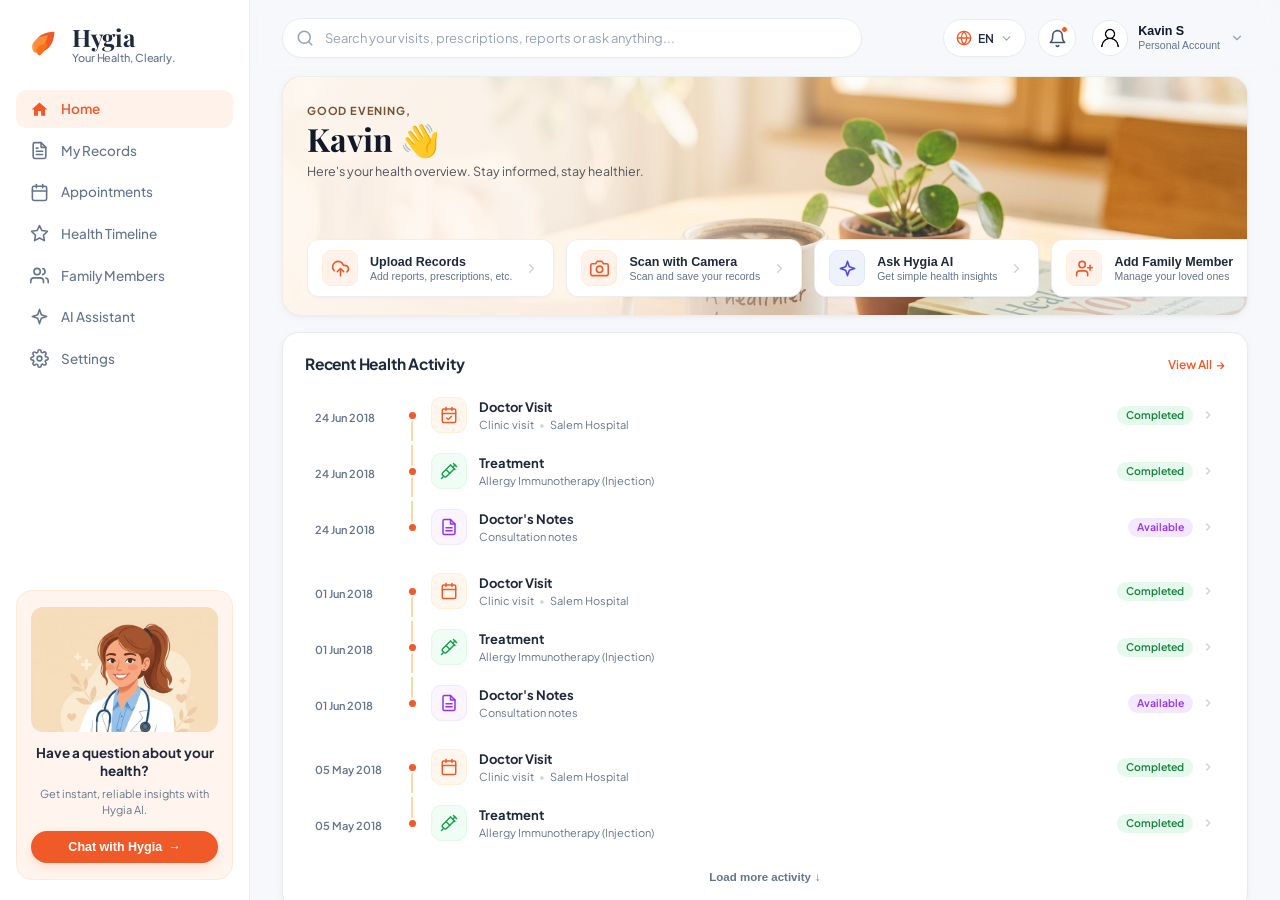
==== commit 147867a0: "feat: add frontend pages, styling, scripts, and backend patient API endpoints" ====
--- a/frontend/index.html
+++ b/frontend/index.html
@@ -8,7 +8,7 @@
   <link rel="preconnect" href="https://fonts.googleapis.com">
   <link rel="preconnect" href="https://fonts.gstatic.com" crossorigin>
   <link href="https://fonts.googleapis.com/css2?family=Playfair+Display:ital,wght@0,600;0,700;1,600&family=Plus+Jakarta+Sans:wght@400;500;600;700&display=swap" rel="stylesheet">
-  <link rel="stylesheet" href="style.css?v=10">
+  <link rel="stylesheet" href="style.css?v=5">
 </head>
 <body>
   <div class="app-layout">
@@ -16,44 +16,10 @@
     <aside class="sidebar" id="sidebar">
       <div class="sidebar-header">
         <a href="index.html" class="brand-logo">
-          <svg class="brand-icon" viewBox="0 0 44 44" fill="none" xmlns="http://www.w3.org/2000/svg">
-            <defs>
-              <linearGradient id="leafGradTopRightIndex" x1="18" y1="20" x2="38" y2="6" gradientUnits="userSpaceOnUse">
-                <stop offset="0%" stop-color="#F05A28"/>
-                <stop offset="60%" stop-color="#FB923C"/>
-                <stop offset="100%" stop-color="#FDBA74"/>
-              </linearGradient>
-              <linearGradient id="leafGradTopLeftIndex" x1="18" y1="20" x2="5" y2="8" gradientUnits="userSpaceOnUse">
-                <stop offset="0%" stop-color="#EA580C"/>
-                <stop offset="60%" stop-color="#F97316"/>
-                <stop offset="100%" stop-color="#FB923C"/>
-              </linearGradient>
-              <linearGradient id="leafGradBottomIndex" x1="18" y1="20" x2="10" y2="38" gradientUnits="userSpaceOnUse">
-                <stop offset="0%" stop-color="#C2410C"/>
-                <stop offset="50%" stop-color="#EA580C"/>
-                <stop offset="100%" stop-color="#F97316"/>
-              </linearGradient>
-              <filter id="sparkleGlowIndex" x="-50%" y="-50%" width="200%" height="200%">
-                <feGaussianBlur stdDeviation="1.2" result="blur"/>
-                <feMerge>
-                  <feMergeNode in="blur"/>
-                  <feMergeNode in="SourceGraphic"/>
-                </feMerge>
-              </filter>
-            </defs>
-            <!-- Top-Right Leaf -->
-            <path d="M18 20C19.5 13 26 6.5 36 6C38 15 31.5 22.5 18 20Z" fill="url(#leafGradTopRightIndex)"/>
-            <!-- Top-Left Leaf -->
-            <path d="M18 20C11.5 17.5 5 11 6 3.5C14.5 4 21 11.5 18 20Z" fill="url(#leafGradTopLeftIndex)"/>
-            <!-- Bottom-Left Leaf -->
-            <path d="M18 20C14.5 27 8.5 35 1.5 33.5C1 24.5 8 18 18 20Z" fill="url(#leafGradBottomIndex)"/>
-            <!-- White Vein Lines -->
-            <path d="M18 20L31.5 10.5" stroke="#FFFFFF" stroke-width="1.3" stroke-linecap="round" stroke-opacity="0.9"/>
-            <path d="M18 20L9.5 7.5" stroke="#FFFFFF" stroke-width="1.3" stroke-linecap="round" stroke-opacity="0.9"/>
-            <path d="M18 20L7 30" stroke="#FFFFFF" stroke-width="1.3" stroke-linecap="round" stroke-opacity="0.9"/>
-            <!-- Central White Sparkle Star -->
-            <path d="M18 15.5C18 18 16.5 20 13.5 20C16.5 20 18 22 18 24.5C18 22 19.5 20 22.5 20C19.5 20 18 18 18 15.5Z" fill="#FFFFFF" filter="url(#sparkleGlowIndex)"/>
-            <circle cx="18" cy="20" r="1.2" fill="#FFFFFF"/>
+          <svg class="brand-icon" viewBox="0 0 40 40" fill="none" xmlns="http://www.w3.org/2000/svg">
+            <path d="M12 28C10 24 9 18 15 12C20 7 28 6 32 6C32 10 31 18 26 23C21 28 15 28 12 28Z" fill="#F05A28"/>
+            <path d="M11 28C8 25 7 19 12 15C16 11 22 10 25 10C24 14 22 20 18 24C15 27 12 28 11 28Z" fill="#FB923C" fill-opacity="0.9"/>
+            <path d="M16 31C13 29 12 25 15 22C18 19 22 19 25 19C24 22 22 26 19 29C17.5 30.5 16.5 31 16 31Z" fill="#F97316"/>
           </svg>
           <div class="brand-text">
             <h1 class="brand-title">Hygia</h1>
@@ -85,7 +51,7 @@
             </a>
           </li>
           <li class="nav-item">
-            <a href="appointments.html" class="nav-link">
+            <a href="#appointments" class="nav-link">
               <svg class="nav-icon" viewBox="0 0 24 24" fill="none" stroke="currentColor" stroke-width="2" stroke-linecap="round" stroke-linejoin="round">
                 <rect x="3" y="4" width="18" height="18" rx="2" ry="2"></rect>
                 <line x1="16" y1="2" x2="16" y2="6"></line>
@@ -115,7 +81,7 @@
             </a>
           </li>
           <li class="nav-item">
-            <a href="assistant.html" class="nav-link">
+            <a href="#ai-assistant" class="nav-link">
               <svg class="nav-icon" viewBox="0 0 24 24" fill="none" stroke="currentColor" stroke-width="2" stroke-linecap="round" stroke-linejoin="round">
                 <path d="m12 3-1.9 5.8a2 2 0 0 1-1.3 1.3L3 12l5.8 1.9a2 2 0 0 1 1.3 1.3L12 21l1.9-5.8a2 2 0 0 1 1.3-1.3L21 12l-5.8-1.9a2 2 0 0 1-1.3-1.3L12 3z"></path>
               </svg>
@@ -820,6 +786,282 @@
     </main>
   </div>
 
-  <script src="script.js?v=10"></script>
+  <!-- ======================================================================= -->
+  <!-- INTERACTIVE DASHBOARD MODALS (QUICK ACTION TILES) -->
+  <!-- ======================================================================= -->
+
+  <!-- 1. UPLOAD MEDICAL RECORDS MODAL -->
+  <div class="modal-backdrop" id="uploadModal" role="dialog" aria-hidden="true">
+    <div class="modal-box">
+      <div class="modal-header">
+        <div class="modal-header-meta">
+          <div class="action-icon-box orange-tint modal-header-icon">
+            <svg viewBox="0 0 24 24" fill="none" stroke="currentColor" stroke-width="2">
+              <path d="M4 14.899A7 7 0 1 1 15.71 8h1.79a4.5 4.5 0 0 1 2.5 8.242"></path>
+              <path d="M12 12v9"></path>
+              <path d="m16 16-4-4-4 4"></path>
+            </svg>
+          </div>
+          <div>
+            <h3>Upload Medical Records</h3>
+            <p class="modal-sub">Upload lab results, doctor notes, or prescriptions for automated OCR organizing</p>
+          </div>
+        </div>
+        <button class="modal-close-btn" id="closeUploadModal" aria-label="Close modal">&times;</button>
+      </div>
+
+      <div class="modal-body">
+        <div class="form-group" style="margin-bottom: 12px;">
+          <label class="form-label" for="uploadDocType">Document Category</label>
+          <select id="uploadDocType" class="form-input form-select">
+            <option value="lab_report">Lab Report / Blood Test</option>
+            <option value="prescription">Doctor Prescription</option>
+            <option value="doctor_notes">Doctor Consultation Notes</option>
+            <option value="discharge_summary">Discharge Summary / Hospital Record</option>
+            <option value="radiology">Radiology / X-Ray / Scan Report</option>
+            <option value="other">Other Medical Document</option>
+          </select>
+        </div>
+
+        <div class="drop-zone" id="dropZone">
+          <div class="drop-icon-circle">
+            <svg viewBox="0 0 24 24" width="32" height="32" fill="none" stroke="#F05A28" stroke-width="2">
+              <path d="M4 14.899A7 7 0 1 1 15.71 8h1.79a4.5 4.5 0 0 1 2.5 8.242"></path>
+              <path d="M12 12v9"></path>
+              <path d="m16 16-4-4-4 4"></path>
+            </svg>
+          </div>
+          <p class="drop-title">Drag &amp; drop files here or <span class="browse-link">browse</span></p>
+          <span class="drop-hint">Supports PDF, JPG, PNG (up to 15MB)</span>
+          <input type="file" id="fileUploadInput" multiple accept=".pdf,.png,.jpg,.jpeg" style="display: none;">
+        </div>
+        <div class="uploaded-files-preview" id="filesPreview"></div>
+      </div>
+
+      <div class="modal-footer">
+        <button type="button" class="btn btn-secondary" id="cancelUploadBtn">Cancel</button>
+        <button type="button" class="btn btn-primary" id="confirmUploadBtn">Upload &amp; Analyze with AI</button>
+      </div>
+    </div>
+  </div>
+
+  <!-- 2. SCAN WITH CAMERA MODAL -->
+  <div class="modal-backdrop" id="cameraScanModal" role="dialog" aria-hidden="true">
+    <div class="modal-box camera-scanner-modal-box">
+      <div class="modal-header">
+        <div class="modal-header-meta">
+          <div class="action-icon-box orange-tint modal-header-icon">
+            <svg viewBox="0 0 24 24" fill="none" stroke="currentColor" stroke-width="2">
+              <path d="M23 19a2 2 0 0 1-2 2H3a2 2 0 0 1-2-2V8a2 2 0 0 1 2-2h4l2-3h6l2 3h4a2 2 0 0 1 2 2z"></path>
+              <circle cx="12" cy="13" r="4"></circle>
+            </svg>
+          </div>
+          <div>
+            <h3>Scan Record with Camera</h3>
+            <p class="modal-sub">Align the prescription or report inside the viewfinder frame</p>
+          </div>
+        </div>
+        <button class="modal-close-btn" id="closeCameraScanModal" aria-label="Close modal">&times;</button>
+      </div>
+
+      <div class="modal-body">
+        <div class="camera-viewfinder-wrap" id="cameraViewfinderWrap">
+          <video id="cameraVideo" class="camera-video-feed" autoplay playsinline muted></video>
+          <canvas id="cameraCanvas" class="camera-canvas-preview" style="display: none;"></canvas>
+
+          <div class="camera-frame-guide" id="cameraFrameGuide">
+            <span class="camera-corner tl"></span>
+            <span class="camera-corner tr"></span>
+            <span class="camera-corner bl"></span>
+            <span class="camera-corner br"></span>
+            <div class="camera-scan-laser"></div>
+          </div>
+
+          <div class="camera-status-overlay" id="cameraStatusOverlay">
+            <span>● Live Document Detection Ready</span>
+          </div>
+        </div>
+
+        <!-- Camera Options -->
+        <div class="camera-options-row">
+          <div class="form-group" style="flex: 1; margin: 10px 0 0 0;">
+            <label class="form-label" for="cameraDocType" style="font-size: 11.5px;">Record Type</label>
+            <select id="cameraDocType" class="form-input form-select" style="height: 38px; font-size: 12.5px;">
+              <option value="prescription">Prescription</option>
+              <option value="lab_report">Lab / Blood Test</option>
+              <option value="doctor_notes">Doctor Consultation Notes</option>
+              <option value="other">Other Document</option>
+            </select>
+          </div>
+        </div>
+
+        <div class="camera-controls-bar" id="cameraLiveControls">
+          <button type="button" class="btn btn-secondary" id="btnUploadFileFallback">
+            <svg viewBox="0 0 24 24" width="16" height="16" fill="none" stroke="currentColor" stroke-width="2">
+              <path d="M21 15v4a2 2 0 0 1-2 2H5a2 2 0 0 1-2-2v-4"></path>
+              <polyline points="17 8 12 3 7 8"></polyline>
+              <line x1="12" y1="3" x2="12" y2="15"></line>
+            </svg>
+            <span>Choose Photo</span>
+          </button>
+          <input type="file" id="cameraFileInput" accept="image/*" capture="environment" style="display: none;">
+
+          <button type="button" class="camera-shutter-btn" id="btnCaptureSnapshot" aria-label="Take Photo">
+            <span class="camera-shutter-inner"></span>
+          </button>
+
+          <button type="button" class="btn btn-secondary" id="btnFlipCamera" title="Switch Camera">
+            <svg viewBox="0 0 24 24" width="16" height="16" fill="none" stroke="currentColor" stroke-width="2">
+              <path d="M20 10c0-4.418-3.582-8-8-8s-8 3.582-8 8c0 1.942.693 3.725 1.848 5.116L4 17h6v-6l-1.928 1.928A5.978 5.978 0 0 1 6 10c0-3.314 2.686-6 6-6s6 2.686 6 6c0 1.657-.672 3.157-1.757 4.243L14.83 15.66A7.963 7.963 0 0 0 20 10z"></path>
+            </svg>
+            <span>Flip</span>
+          </button>
+        </div>
+
+        <!-- Captured snapshot action toolbar (shown after capture) -->
+        <div class="camera-snapshot-actions" id="cameraSnapshotActions" style="display: none;">
+          <button type="button" class="btn btn-secondary" id="btnRetakeSnapshot">
+            <span>↺ Retake Photo</span>
+          </button>
+          <button type="button" class="btn btn-primary" id="btnConfirmCameraScan">
+            <span>✓ Save &amp; Extract Text with AI</span>
+          </button>
+        </div>
+      </div>
+    </div>
+  </div>
+
+  <!-- 3. ASK HYGIA AI HEALTH COPILOT MODAL -->
+  <div class="modal-backdrop" id="aiChatModal" role="dialog" aria-hidden="true">
+    <div class="modal-box ai-chat-modal-box">
+      <div class="modal-header">
+        <div class="ai-modal-header-meta">
+          <span class="ai-sparkle-icon">✦</span>
+          <div>
+            <h3>Hygia Health Copilot</h3>
+            <p>Direct medical intelligence on your personal timeline and lab values</p>
+          </div>
+        </div>
+        <button class="modal-close-btn" id="closeAiChatModal" aria-label="Close modal">&times;</button>
+      </div>
+
+      <div class="ai-prompt-suggestions-row">
+        <button type="button" class="prompt-chip" data-query="Summarize my health history">Summarize my health history</button>
+        <button type="button" class="prompt-chip" data-query="What is immunotherapy?">What is immunotherapy?</button>
+        <button type="button" class="prompt-chip" data-query="Explain my viral sinus infection">Viral sinus infection status</button>
+        <button type="button" class="prompt-chip" data-query="Any recurring family issues?">Recurring issues?</button>
+      </div>
+
+      <div class="ai-chat-thread" id="aiChatThread"></div>
+
+      <div class="ai-chat-modal-footer">
+        <form class="ai-input-form modal-chat-input-form" id="modalAiChatForm">
+          <button type="button" class="attach-btn" id="modalAttachBtn" title="Attach report for AI review">
+            <svg viewBox="0 0 24 24" fill="none" stroke="currentColor" stroke-width="2">
+              <path d="m21.44 11.05-9.19 9.19a6 6 0 0 1-8.49-8.49l8.57-8.57A4 4 0 1 1 18 8.84l-8.59 8.57a2 2 0 0 1-2.83-2.83l8.49-8.48"></path>
+            </svg>
+          </button>
+          <input type="text" class="ai-text-input" id="modalAiInput" placeholder="Ask anything about your lab tests or symptoms..." autocomplete="off">
+          <button type="submit" class="ai-send-btn" id="modalAiSendBtn" aria-label="Send query">
+            <svg viewBox="0 0 24 24" fill="currentColor">
+              <path d="M2.01 21L23 12 2.01 3 2 10l15 2-15 2z"/>
+            </svg>
+          </button>
+        </form>
+      </div>
+    </div>
+  </div>
+
+  <!-- 4. ADD FAMILY MEMBER MODAL -->
+  <div class="modal-backdrop" id="addFamilyModal" role="dialog" aria-hidden="true">
+    <div class="modal-box">
+      <div class="modal-header">
+        <div class="modal-header-meta">
+          <div class="action-icon-box orange-tint modal-header-icon">
+            <svg viewBox="0 0 24 24" fill="none" stroke="currentColor" stroke-width="2">
+              <path d="M16 21v-2a4 4 0 0 0-4-4H6a4 4 0 0 0-4 4v2"></path>
+              <circle cx="9" cy="7" r="4"></circle>
+              <line x1="19" y1="8" x2="19" y2="14"></line>
+              <line x1="22" y1="11" x2="16" y2="11"></line>
+            </svg>
+          </div>
+          <div>
+            <h3>Add Family Member</h3>
+            <p class="modal-sub">Link a loved one to organize their visits, prescriptions and lab reports</p>
+          </div>
+        </div>
+        <button class="modal-close-btn" id="closeAddFamilyModal" aria-label="Close modal">&times;</button>
+      </div>
+
+      <form id="addFamilyForm">
+        <div class="modal-body">
+          <div class="form-group" style="margin-bottom: 14px;">
+            <label class="form-label" for="fmName">Full Name</label>
+            <input type="text" class="form-input" id="fmName" placeholder="e.g. Ramesh Sharma" required>
+          </div>
+
+          <div class="form-group" style="margin-bottom: 14px;">
+            <label class="form-label" for="fmRelation">Relationship</label>
+            <select class="form-input form-select" id="fmRelation">
+              <option value="Spouse">Spouse / Partner</option>
+              <option value="Child">Child (Son / Daughter)</option>
+              <option value="Parent">Parent (Father / Mother)</option>
+              <option value="Sibling">Sibling (Brother / Sister)</option>
+              <option value="Other">Other Dependent</option>
+            </select>
+          </div>
+
+          <div style="display: grid; grid-template-columns: 1fr 1fr; gap: 12px; margin-bottom: 14px;">
+            <div class="form-group">
+              <label class="form-label" for="fmGender">Gender</label>
+              <select class="form-input form-select" id="fmGender">
+                <option value="Male">Male</option>
+                <option value="Female">Female</option>
+                <option value="Other">Other</option>
+              </select>
+            </div>
+            <div class="form-group">
+              <label class="form-label" for="fmAge">Age</label>
+              <input type="number" class="form-input" id="fmAge" placeholder="e.g. 28" min="0" max="120" required>
+            </div>
+          </div>
+
+          <div style="display: grid; grid-template-columns: 1fr 1fr; gap: 12px;">
+            <div class="form-group">
+              <label class="form-label" for="fmBloodGroup">Blood Group</label>
+              <select class="form-input form-select" id="fmBloodGroup">
+                <option value="O+">O Positive (O+)</option>
+                <option value="O-">O Negative (O-)</option>
+                <option value="A+">A Positive (A+)</option>
+                <option value="A-">A Negative (A-)</option>
+                <option value="B+">B Positive (B+)</option>
+                <option value="B-">B Negative (B-)</option>
+                <option value="AB+">AB Positive (AB+)</option>
+                <option value="AB-">AB Negative (AB-)</option>
+              </select>
+            </div>
+            <div class="form-group">
+              <label class="form-label" for="fmAccess">Access Permissions</label>
+              <select class="form-input form-select" id="fmAccess">
+                <option value="Full Access">Full Access (Manage &amp; Upload)</option>
+                <option value="View Only">View Only</option>
+                <option value="Emergency Only">Emergency Access Only</option>
+              </select>
+            </div>
+          </div>
+        </div>
+
+        <div class="modal-footer">
+          <button type="button" class="btn btn-secondary" id="cancelAddFamily">Cancel</button>
+          <button type="submit" class="btn btn-primary" id="submitAddFamilyBtn">Add Member &amp; Sync Profile</button>
+        </div>
+      </form>
+    </div>
+  </div>
+
+  <!-- FLOATING TOAST NOTIFICATION CONTAINER -->
+  <div class="login-toast-container" id="dashboardToastContainer" aria-live="polite"></div>
+
+  <script src="script.js?v=9"></script>
 </body>
 </html>
--- a/frontend/style.css
+++ b/frontend/style.css
@@ -121,17 +121,17 @@
 
 .brand-title {
   font-family: var(--font-serif);
-  font-size: 25px;
+  font-size: 24px;
   font-weight: 700;
-  color: #0B2545;
+  color: #1E293B;
   letter-spacing: -0.3px;
   line-height: 1.1;
 }
 
 .brand-tagline {
-  font-size: 11.5px;
-  font-weight: 600;
-  color: #3E526B;
+  font-size: 11px;
+  font-weight: 500;
+  color: var(--color-text-muted);
   letter-spacing: -0.1px;
 }
 
@@ -188,69 +188,47 @@
 
 /* Sidebar Promo Card */
 .sidebar-promo-card {
-  margin-top: 14px;
+  margin-top: 16px;
   background-color: #FFF5EE;
-  border-radius: 14px;
-  padding: 12px 10px;
+  border-radius: 16px;
+  padding: 16px 14px;
   text-align: center;
   display: flex;
   flex-direction: column;
   align-items: center;
   border: 1px solid #FFE8D6;
+}
+
+.promo-image-container {
   width: 100%;
-  max-width: 100%;
-  box-sizing: border-box;
+  height: 125px;
+  border-radius: 12px;
   overflow: hidden;
-}
-
-.promo-image-container,
-.promo-illustration {
-  width: 100%;
-  max-width: 100%;
-  height: 95px;
-  max-height: 95px;
-  border-radius: 10px;
-  overflow: hidden;
-  margin-bottom: 8px;
+  margin-bottom: 12px;
   background: #FFF9F3;
-  display: flex;
-  align-items: center;
-  justify-content: center;
-}
-
-.promo-doctor-img,
-.promo-img {
+}
+
+.promo-doctor-img {
   width: 100%;
   height: 100%;
-  max-width: 100%;
-  max-height: 100%;
   object-fit: cover;
-  object-position: center top;
+  object-position: top center;
   display: block;
 }
 
-.promo-content {
-  width: 100%;
-  display: flex;
-  flex-direction: column;
-  align-items: center;
-}
-
 .promo-title {
-  font-size: 11.5px;
+  font-size: 13.5px;
   font-weight: 700;
   color: #1E293B;
-  line-height: 1.3;
-  margin-bottom: 4px;
-  text-align: center;
+  line-height: 1.35;
+  margin-bottom: 6px;
 }
 
 .promo-desc {
-  font-size: 10px;
+  font-size: 11px;
   color: var(--color-text-muted);
-  line-height: 1.35;
-  margin-bottom: 10px;
-  text-align: center;
+  line-height: 1.4;
+  margin-bottom: 14px;
 }
 
 .promo-cta-btn {
@@ -258,19 +236,17 @@
   background-color: var(--color-primary);
   color: #FFFFFF;
   border: none;
-  border-radius: 18px;
-  padding: 6px 12px;
-  font-size: 11px;
+  border-radius: 20px;
+  padding: 9px 16px;
+  font-size: 12.5px;
   font-weight: 600;
   cursor: pointer;
   display: flex;
   align-items: center;
   justify-content: center;
-  gap: 5px;
+  gap: 6px;
   transition: all 0.2s ease;
-  box-shadow: 0 2px 8px var(--color-primary-glow);
-  text-decoration: none;
-  box-sizing: border-box;
+  box-shadow: 0 4px 12px var(--color-primary-glow);
 }
 
 .promo-cta-btn:hover {
@@ -621,14 +597,12 @@
   background: #E2E8F044;
 }
 
-.user-avatar-img,
-.avatar-img {
+.user-avatar-img {
   width: 36px;
   height: 36px;
   border-radius: 50%;
   object-fit: cover;
   border: 1.5px solid #E2E8F0;
-  display: block;
 }
 
 .user-meta {
@@ -2468,7 +2442,7 @@
 }
 
 /* ==========================================================================
-   LOGIN PAGE SPECIFIC STYLES
+   LOGIN PAGE SPECIFIC STYLES - HYGIA MASTER SUITE
    ========================================================================== */
 .login-body {
   margin: 0;
@@ -2497,6 +2471,8 @@
   background-size: cover;
   background-position: center right;
   z-index: 1;
+  transform: scale(1.02);
+  transition: transform 12s ease-out;
 }
 
 .login-bg-overlay {
@@ -2509,22 +2485,91 @@
     90deg, 
     #FAF7F2 0%, 
     #FAF7F2 36%, 
-    rgba(250, 247, 242, 0.85) 52%, 
-    rgba(250, 247, 242, 0.28) 75%, 
-    rgba(250, 247, 242, 0.15) 100%
+    rgba(250, 247, 242, 0.90) 50%, 
+    rgba(250, 247, 242, 0.40) 72%, 
+    rgba(250, 247, 242, 0.18) 100%
   );
   z-index: 2;
   pointer-events: none;
 }
 
-/* Top bar with Need help? */
+/* Top bar with Back and Help Links */
 .login-top-bar {
   position: relative;
   z-index: 10;
   display: flex;
   align-items: center;
-  justify-content: flex-end;
-  padding: 24px 48px 0 48px;
+  justify-content: space-between;
+  padding: 22px 48px 0 48px;
+}
+
+.back-home-link {
+  display: inline-flex;
+  align-items: center;
+  gap: 8px;
+  color: #475569;
+  text-decoration: none;
+  font-size: 13px;
+  font-weight: 600;
+  padding: 8px 14px;
+  border-radius: 999px;
+  background: rgba(255, 255, 255, 0.7);
+  backdrop-filter: blur(8px);
+  border: 1px solid rgba(226, 232, 240, 0.8);
+  transition: all 0.2s ease;
+}
+
+.back-home-link:hover {
+  color: var(--color-primary);
+  background: #FFFFFF;
+  border-color: #FDBA74;
+  transform: translateX(-2px);
+  box-shadow: 0 4px 12px rgba(15, 23, 42, 0.05);
+}
+
+.back-home-link svg {
+  width: 15px;
+  height: 15px;
+  transition: transform 0.2s ease;
+}
+
+.back-home-link:hover svg {
+  transform: translateX(-2px);
+}
+
+.login-top-right {
+  display: flex;
+  align-items: center;
+  gap: 16px;
+}
+
+.api-status-pill {
+  display: inline-flex;
+  align-items: center;
+  gap: 7px;
+  font-size: 11.5px;
+  font-weight: 600;
+  color: #047857;
+  background: rgba(236, 253, 245, 0.88);
+  backdrop-filter: blur(8px);
+  border: 1px solid #A7F3D0;
+  padding: 6px 12px;
+  border-radius: 999px;
+  box-shadow: 0 1px 3px rgba(0, 0, 0, 0.03);
+}
+
+.status-indicator-dot {
+  width: 7px;
+  height: 7px;
+  border-radius: 50%;
+  background-color: #10B981;
+  box-shadow: 0 0 0 2px rgba(16, 185, 129, 0.25);
+  animation: pulseDot 2s infinite ease-in-out;
+}
+
+@keyframes pulseDot {
+  0%, 100% { transform: scale(1); opacity: 1; }
+  50% { transform: scale(1.3); opacity: 0.75; }
 }
 
 .need-help-link {
@@ -2535,24 +2580,33 @@
   text-decoration: none;
   font-size: 13.5px;
   font-weight: 600;
+  padding: 8px 14px;
+  border-radius: 999px;
+  background: rgba(255, 255, 255, 0.7);
+  backdrop-filter: blur(8px);
+  border: 1px solid rgba(226, 232, 240, 0.8);
+  transition: all 0.2s ease;
+}
+
+.need-help-link svg {
+  width: 16px;
+  height: 16px;
+  color: #64748B;
   transition: color 0.15s ease;
-}
-
-.need-help-link svg {
-  width: 17px;
-  height: 17px;
-  color: #64748B;
 }
 
 .need-help-link:hover {
   color: var(--color-primary);
+  background: #FFFFFF;
+  border-color: #FDBA74;
+  box-shadow: 0 4px 12px rgba(15, 23, 42, 0.05);
 }
 
 .need-help-link:hover svg {
   color: var(--color-primary);
 }
 
-/* Container */
+/* Main Container Layout */
 .login-container {
   position: relative;
   z-index: 10;
@@ -2560,10 +2614,10 @@
   max-width: 1240px;
   width: 100%;
   margin: 0 auto;
-  padding: 10px 48px 48px 48px;
+  padding: 12px 48px 48px 48px;
   display: grid;
   grid-template-columns: 1.15fr 0.95fr;
-  gap: 60px;
+  gap: 64px;
   align-items: center;
 }
 
@@ -2571,103 +2625,88 @@
 .login-brand-col {
   display: flex;
   flex-direction: column;
-  padding-right: 20px;
+  padding-right: 12px;
 }
 
 .login-brand-header {
-  margin-bottom: 32px;
+  margin-bottom: 28px;
 }
 
 .login-brand-header .brand-logo {
   text-decoration: none;
   display: inline-flex;
   align-items: center;
-  gap: 16px;
-  transition: transform 0.2s ease;
-}
-
-.login-brand-header .brand-logo:hover {
-  transform: translateY(-1px);
-}
-
-.login-brand-header .brand-icon {
-  width: 58px;
-  height: 58px;
-  flex-shrink: 0;
-  filter: drop-shadow(0 4px 12px rgba(240, 90, 40, 0.2));
-}
-
-.login-brand-header .brand-text {
-  display: flex;
-  flex-direction: column;
-  justify-content: center;
-}
-
-.login-brand-header .brand-title {
+  gap: 12px;
+}
+
+.login-headline-group {
+  margin-bottom: 30px;
+}
+
+.login-headline {
   font-family: var(--font-serif);
-  font-size: 38px;
+  font-size: 42px;
   font-weight: 700;
   color: #111827;
-  line-height: 1.05;
-  letter-spacing: -0.5px;
-}
-
-.login-brand-header .brand-tagline {
-  font-size: 13.5px;
+  line-height: 1.18;
+  margin-bottom: 14px;
+  letter-spacing: -0.6px;
+}
+
+.headline-gradient {
+  background: linear-gradient(135deg, #EA580C 0%, #F05A28 40%, #D94617 100%);
+  -webkit-background-clip: text;
+  -webkit-text-fill-color: transparent;
+}
+
+.login-subtitle {
+  font-size: 14.5px;
   color: #64748B;
-  font-weight: 500;
-  letter-spacing: 0.3px;
-  margin-top: 3px;
-}
-
-.login-headline-group {
-  margin-bottom: 36px;
-}
-
-.login-headline {
-  font-family: var(--font-serif);
-  font-size: 40px;
-  font-weight: 700;
-  color: #111827;
-  line-height: 1.2;
-  margin-bottom: 14px;
-  letter-spacing: -0.5px;
-}
-
-.login-subtitle {
-  font-size: 14px;
-  color: #64748B;
-  line-height: 1.55;
-  max-width: 440px;
+  line-height: 1.58;
+  max-width: 480px;
 }
 
 /* 4 Feature Badges List */
 .login-features-list {
   display: flex;
   flex-direction: column;
-  gap: 20px;
+  gap: 16px;
+  margin-bottom: 26px;
 }
 
 .login-feature-item {
   display: flex;
   align-items: center;
   gap: 16px;
+  padding: 8px 12px;
+  border-radius: 12px;
+  background: rgba(255, 255, 255, 0.45);
+  backdrop-filter: blur(4px);
+  border: 1px solid rgba(255, 255, 255, 0.6);
+  transition: all 0.2s ease;
+}
+
+.login-feature-item:hover {
+  background: rgba(255, 255, 255, 0.85);
+  transform: translateX(4px);
+  border-color: #FED7AA;
+  box-shadow: 0 4px 14px rgba(240, 90, 40, 0.05);
 }
 
 .feature-icon-badge {
-  width: 44px;
-  height: 44px;
+  width: 42px;
+  height: 42px;
   border-radius: 50%;
   display: flex;
   align-items: center;
   justify-content: center;
   flex-shrink: 0;
-  box-shadow: 0 2px 6px rgba(0, 0, 0, 0.04);
+  box-shadow: 0 2px 8px rgba(0, 0, 0, 0.04);
 }
 
 .feature-icon-badge svg {
-  width: 20px;
-  height: 20px;
+  width: 19px;
+  height: 19px;
 }
 
 .feature-icon-badge.badge-orange {
@@ -2700,15 +2739,100 @@
 }
 
 .feature-title {
-  font-size: 14px;
+  font-size: 13.5px;
   font-weight: 700;
   color: #1E293B;
   margin-bottom: 2px;
 }
 
 .feature-desc {
-  font-size: 12.5px;
+  font-size: 12px;
   color: #64748B;
+  line-height: 1.4;
+}
+
+/* Security Pill Banner */
+.login-security-badge {
+  display: flex;
+  align-items: center;
+  gap: 12px;
+  padding: 10px 14px;
+  border-radius: 12px;
+  background: rgba(255, 247, 237, 0.75);
+  border: 1px solid #FED7AA;
+  margin-bottom: 18px;
+}
+
+.security-shield-icon {
+  width: 22px;
+  height: 22px;
+  color: var(--color-primary);
+  flex-shrink: 0;
+}
+
+.security-badge-text {
+  display: flex;
+  flex-direction: column;
+  font-size: 11.5px;
+  line-height: 1.4;
+}
+
+.security-badge-text strong {
+  color: #9A3412;
+  font-weight: 700;
+}
+
+.security-badge-text span {
+  color: #7C2D12;
+}
+
+/* Clinician Quote Card */
+.login-quote-card {
+  padding: 14px 18px;
+  border-radius: 14px;
+  background: rgba(255, 255, 255, 0.7);
+  backdrop-filter: blur(10px);
+  border: 1px solid rgba(226, 232, 240, 0.9);
+  box-shadow: 0 4px 16px rgba(15, 23, 42, 0.03);
+}
+
+.quote-avatar-group {
+  display: flex;
+  align-items: center;
+  gap: 10px;
+  margin-bottom: 6px;
+}
+
+.quote-avatar {
+  width: 34px;
+  height: 34px;
+  border-radius: 50%;
+  object-fit: cover;
+  border: 2px solid #FFFFFF;
+  box-shadow: 0 2px 6px rgba(0, 0, 0, 0.08);
+}
+
+.quote-author {
+  display: flex;
+  flex-direction: column;
+}
+
+.quote-name {
+  font-size: 12px;
+  font-weight: 700;
+  color: #1E293B;
+}
+
+.quote-role {
+  font-size: 10.5px;
+  color: #64748B;
+}
+
+.quote-body {
+  font-size: 12px;
+  font-style: italic;
+  color: #475569;
+  line-height: 1.45;
 }
 
 /* Right Column: Card */
@@ -2718,18 +2842,22 @@
 }
 
 .login-card-box {
-  background: #FFFFFF;
+  background: rgba(255, 255, 255, 0.92);
+  backdrop-filter: blur(24px);
+  -webkit-backdrop-filter: blur(24px);
   border-radius: 24px;
-  border: 1px solid rgba(226, 232, 240, 0.85);
-  box-shadow: 0 16px 40px rgba(15, 23, 42, 0.06);
-  padding: 38px 36px;
+  border: 1px solid rgba(255, 255, 255, 0.95);
+  box-shadow: 0 24px 60px -12px rgba(15, 23, 42, 0.12), 0 0 0 1px rgba(240, 90, 40, 0.06);
+  padding: 34px 34px;
   width: 100%;
-  max-width: 440px;
+  max-width: 450px;
+  position: relative;
+  transition: box-shadow 0.3s ease;
 }
 
 .login-card-header {
   text-align: center;
-  margin-bottom: 22px;
+  margin-bottom: 20px;
 }
 
 .login-card-title {
@@ -2738,6 +2866,7 @@
   font-weight: 700;
   color: #111827;
   margin-bottom: 6px;
+  letter-spacing: -0.3px;
 }
 
 .login-card-subtitle {
@@ -2749,18 +2878,18 @@
 .login-role-switcher {
   display: grid;
   grid-template-columns: 1fr 1fr;
-  background-color: #F8FAFC;
+  background-color: #F1F5F9;
   border: 1px solid #E2E8F0;
   border-radius: 12px;
   padding: 4px;
   gap: 4px;
-  margin-bottom: 22px;
+  margin-bottom: 16px;
 }
 
 .role-tab {
   background: transparent;
   border: none;
-  border-radius: 8px;
+  border-radius: 9px;
   padding: 9px 12px;
   font-size: 12.5px;
   font-weight: 600;
@@ -2770,7 +2899,7 @@
   justify-content: center;
   gap: 8px;
   cursor: pointer;
-  transition: all 0.18s ease;
+  transition: all 0.2s cubic-bezier(0.4, 0, 0.2, 1);
   font-family: inherit;
 }
 
@@ -2780,17 +2909,79 @@
 }
 
 .role-tab.active {
+  background: #FFFFFF;
+  color: var(--color-primary);
+  box-shadow: 0 2px 8px rgba(15, 23, 42, 0.08);
+}
+
+/* Quick 1-Click Demo Profiles */
+.quick-demo-section {
+  display: flex;
+  flex-direction: column;
+  gap: 6px;
+  margin-bottom: 18px;
+  padding: 10px 12px;
+  background: #F8FAFC;
+  border: 1px solid #E2E8F0;
+  border-radius: 12px;
+}
+
+.quick-demo-label {
+  font-size: 11px;
+  font-weight: 700;
+  text-transform: uppercase;
+  letter-spacing: 0.5px;
+  color: #475569;
+}
+
+.quick-demo-chips {
+  display: flex;
+  gap: 6px;
+  flex-wrap: wrap;
+}
+
+.demo-chip {
+  display: inline-flex;
+  align-items: center;
+  gap: 6px;
+  padding: 5px 10px;
+  border-radius: 999px;
+  background: #FFFFFF;
+  border: 1px solid #CBD5E1;
+  font-size: 11.5px;
+  font-weight: 600;
+  color: #334155;
+  cursor: pointer;
+  transition: all 0.15s ease;
+  font-family: inherit;
+}
+
+.demo-chip img {
+  width: 18px;
+  height: 18px;
+  border-radius: 50%;
+  object-fit: cover;
+}
+
+.demo-chip:hover {
   background: #FFF2EA;
+  border-color: #FDBA74;
   color: var(--color-primary);
-  border: 1px solid #FFE4D6;
-  box-shadow: 0 1px 3px rgba(240, 90, 40, 0.08);
+  transform: translateY(-1px);
+}
+
+.demo-chip.active {
+  background: #FFF2EA;
+  border-color: var(--color-primary);
+  color: var(--color-primary);
+  box-shadow: 0 1px 4px rgba(240, 90, 40, 0.15);
 }
 
 /* Login Form */
 .login-form {
   display: flex;
   flex-direction: column;
-  gap: 16px;
+  gap: 15px;
 }
 
 .login-form-group {
@@ -2823,24 +3014,29 @@
 .form-input {
   width: 100%;
   height: 44px;
-  border-radius: 10px;
-  border: 1px solid #E2E8F0;
+  border-radius: 11px;
+  border: 1px solid #CBD5E1;
   padding: 0 14px 0 42px;
-  font-size: 13px;
+  font-size: 13.5px;
   font-family: inherit;
   color: #1E293B;
   background-color: #FFFFFF;
   transition: all 0.2s ease;
 }
 
+.form-select {
+  appearance: auto;
+  cursor: pointer;
+}
+
 .input-with-icon.has-right-icon .form-input {
   padding-right: 42px;
 }
 
 .form-input:focus {
   outline: none;
-  border-color: #FDBA74;
-  box-shadow: 0 0 0 3px var(--color-primary-glow);
+  border-color: var(--color-primary);
+  box-shadow: 0 0 0 3px rgba(240, 90, 40, 0.18);
 }
 
 .field-icon-right {
@@ -2854,6 +3050,7 @@
   align-items: center;
   justify-content: center;
   color: #94A3B8;
+  transition: color 0.15s ease;
 }
 
 .field-icon-right svg {
@@ -2862,13 +3059,31 @@
 }
 
 .field-icon-right:hover {
+  color: var(--color-primary);
+}
+
+.login-form-meta-row {
+  display: flex;
+  align-items: center;
+  justify-content: space-between;
+  margin-top: 4px;
+}
+
+.remember-me-checkbox {
+  display: inline-flex;
+  align-items: center;
+  gap: 7px;
+  font-size: 12px;
   color: #475569;
-}
-
-.forgot-password-row {
-  display: flex;
-  justify-content: flex-end;
-  margin-top: 4px;
+  cursor: pointer;
+  user-select: none;
+}
+
+.remember-me-checkbox input[type="checkbox"] {
+  accent-color: var(--color-primary);
+  width: 15px;
+  height: 15px;
+  cursor: pointer;
 }
 
 .forgot-link {
@@ -2876,40 +3091,82 @@
   font-weight: 600;
   color: var(--color-primary);
   text-decoration: none;
+  transition: color 0.15s ease;
 }
 
 .forgot-link:hover {
+  color: var(--color-primary-hover);
   text-decoration: underline;
 }
 
+/* Submit Button with Spinner & Micro-interaction */
 .login-submit-btn {
-  background: var(--color-primary);
+  background: linear-gradient(135deg, #F05A28 0%, #EA580C 100%);
   color: #FFFFFF;
   border: none;
   border-radius: 12px;
-  height: 46px;
-  font-size: 14px;
+  height: 48px;
+  font-size: 14.5px;
   font-weight: 600;
   display: flex;
   align-items: center;
   justify-content: center;
-  gap: 8px;
+  gap: 9px;
   cursor: pointer;
-  transition: all 0.2s ease;
+  transition: all 0.2s cubic-bezier(0.4, 0, 0.2, 1);
   font-family: inherit;
-  margin-top: 4px;
-  box-shadow: 0 4px 12px rgba(240, 90, 40, 0.24);
+  margin-top: 6px;
+  box-shadow: 0 8px 20px rgba(240, 90, 40, 0.28);
+  position: relative;
+  overflow: hidden;
 }
 
 .login-submit-btn:hover {
-  background: var(--color-primary-hover);
+  background: linear-gradient(135deg, #E04E1F 0%, #D84308 100%);
   transform: translateY(-1px);
-  box-shadow: 0 6px 16px rgba(240, 90, 40, 0.32);
-}
-
-.login-submit-btn svg {
-  width: 17px;
-  height: 17px;
+  box-shadow: 0 10px 24px rgba(240, 90, 40, 0.38);
+}
+
+.login-submit-btn:active {
+  transform: translateY(0);
+}
+
+.login-submit-btn .btn-arrow {
+  width: 18px;
+  height: 18px;
+  transition: transform 0.2s ease;
+}
+
+.login-submit-btn:hover .btn-arrow {
+  transform: translateX(3px);
+}
+
+.login-submit-btn:disabled {
+  opacity: 0.75;
+  cursor: not-allowed;
+  transform: none;
+}
+
+.btn-spinner {
+  display: none;
+  width: 18px;
+  height: 18px;
+  border: 2px solid rgba(255, 255, 255, 0.35);
+  border-top-color: #FFFFFF;
+  border-radius: 50%;
+  animation: spinLoader 0.7s linear infinite;
+}
+
+.login-submit-btn.loading .btn-spinner {
+  display: inline-block;
+}
+
+.login-submit-btn.loading .btn-arrow {
+  display: none;
+}
+
+@keyframes spinLoader {
+  to { transform: rotate(360deg); }
 }
 
 /* Divider */
@@ -2930,6 +3187,8 @@
   font-size: 11.5px;
   color: #94A3B8;
   font-weight: 500;
+  text-transform: uppercase;
+  letter-spacing: 0.5px;
 }
 
 /* Social Login Grid */
@@ -2941,11 +3200,11 @@
 
 .social-btn {
   background: #FFFFFF;
-  border: 1px solid #E2E8F0;
-  border-radius: 10px;
-  height: 40px;
-  padding: 0 10px;
-  font-size: 12px;
+  border: 1px solid #CBD5E1;
+  border-radius: 11px;
+  height: 42px;
+  padding: 0 12px;
+  font-size: 12.5px;
   font-weight: 600;
   color: #1E293B;
   display: flex;
@@ -2959,12 +3218,14 @@
 
 .social-btn:hover {
   background-color: #F8FAFC;
-  border-color: #CBD5E1;
+  border-color: #94A3B8;
+  transform: translateY(-1px);
+  box-shadow: 0 2px 6px rgba(15, 23, 42, 0.05);
 }
 
 .social-icon {
-  width: 17px;
-  height: 17px;
+  width: 18px;
+  height: 18px;
   flex-shrink: 0;
 }
 
@@ -2974,32 +3235,319 @@
   text-align: center;
   font-size: 12.5px;
   color: #64748B;
-}
-
-.register-link {
+  display: flex;
+  align-items: center;
+  justify-content: center;
+  gap: 6px;
+}
+
+.register-link-btn {
+  background: none;
+  border: none;
   color: var(--color-primary);
+  font-weight: 700;
+  cursor: pointer;
+  font-size: inherit;
+  font-family: inherit;
+  padding: 0;
+  text-decoration: underline;
+  transition: color 0.15s ease;
+}
+
+.register-link-btn:hover {
+  color: var(--color-primary-hover);
+}
+
+/* ==========================================================================
+   LOGIN MODALS SYSTEM
+   ========================================================================== */
+.login-modal-backdrop {
+  position: fixed;
+  top: 0;
+  left: 0;
+  right: 0;
+  bottom: 0;
+  background: rgba(15, 23, 42, 0.55);
+  backdrop-filter: blur(8px);
+  -webkit-backdrop-filter: blur(8px);
+  z-index: 1000;
+  display: flex;
+  align-items: center;
+  justify-content: center;
+  padding: 20px;
+  opacity: 0;
+  visibility: hidden;
+  transition: all 0.25s cubic-bezier(0.4, 0, 0.2, 1);
+}
+
+.login-modal-backdrop.active {
+  opacity: 1;
+  visibility: visible;
+}
+
+.login-modal-box {
+  background: #FFFFFF;
+  border-radius: 22px;
+  border: 1px solid rgba(226, 232, 240, 0.9);
+  box-shadow: 0 24px 60px rgba(15, 23, 42, 0.2);
+  width: 100%;
+  max-width: 460px;
+  padding: 30px;
+  transform: translateY(12px) scale(0.97);
+  transition: transform 0.25s cubic-bezier(0.4, 0, 0.2, 1);
+}
+
+.login-modal-box.login-modal-wide {
+  max-width: 580px;
+}
+
+.login-modal-backdrop.active .login-modal-box {
+  transform: translateY(0) scale(1);
+}
+
+.login-modal-header {
+  display: flex;
+  justify-content: space-between;
+  align-items: flex-start;
+  margin-bottom: 20px;
+}
+
+.login-modal-title {
+  font-family: var(--font-serif);
+  font-size: 22px;
+  font-weight: 700;
+  color: #0F172A;
+  margin-bottom: 4px;
+}
+
+.login-modal-sub {
+  font-size: 13px;
+  color: #64748B;
+  line-height: 1.45;
+}
+
+.login-modal-close {
+  background: none;
+  border: none;
+  font-size: 24px;
+  color: #94A3B8;
+  cursor: pointer;
+  line-height: 1;
+  padding: 4px 8px;
+  border-radius: 8px;
+  transition: all 0.15s ease;
+}
+
+.login-modal-close:hover {
+  color: #0F172A;
+  background: #F1F5F9;
+}
+
+.login-modal-form {
+  display: flex;
+  flex-direction: column;
+  gap: 16px;
+}
+
+.login-modal-actions {
+  display: flex;
+  justify-content: flex-end;
+  gap: 10px;
+  margin-top: 10px;
+}
+
+.modal-secondary-btn {
+  background: #F1F5F9;
+  border: 1px solid #CBD5E1;
+  border-radius: 10px;
+  padding: 10px 18px;
+  font-size: 13px;
   font-weight: 600;
-  text-decoration: none;
-  margin-left: 4px;
-}
-
-.register-link:hover {
-  text-decoration: underline;
-}
-
-@media (max-width: 960px) {
+  color: #475569;
+  cursor: pointer;
+  transition: all 0.18s ease;
+  font-family: inherit;
+}
+
+.modal-secondary-btn:hover {
+  background: #E2E8F0;
+  color: #1E293B;
+}
+
+.modal-primary-btn {
+  background: var(--color-primary);
+  border: none;
+  border-radius: 10px;
+  padding: 10px 20px;
+  font-size: 13px;
+  font-weight: 600;
+  color: #FFFFFF;
+  cursor: pointer;
+  transition: all 0.18s ease;
+  font-family: inherit;
+  box-shadow: 0 4px 12px rgba(240, 90, 40, 0.25);
+}
+
+.modal-primary-btn:hover {
+  background: var(--color-primary-hover);
+  transform: translateY(-1px);
+  box-shadow: 0 6px 16px rgba(240, 90, 40, 0.35);
+}
+
+/* FAQ Items in Help Modal */
+.faq-list {
+  display: flex;
+  flex-direction: column;
+  gap: 12px;
+  margin-bottom: 20px;
+  max-height: 320px;
+  overflow-y: auto;
+  padding-right: 6px;
+}
+
+.faq-item {
+  background: #F8FAFC;
+  border: 1px solid #E2E8F0;
+  border-radius: 12px;
+  padding: 12px 14px;
+}
+
+.faq-question {
+  font-size: 13px;
+  font-weight: 700;
+  color: #0F172A;
+  margin-bottom: 4px;
+}
+
+.faq-answer {
+  font-size: 12px;
+  color: #475569;
+  line-height: 1.5;
+}
+
+.emergency-notice-banner {
+  display: flex;
+  align-items: flex-start;
+  gap: 10px;
+  background: #FEF2F2;
+  border: 1px solid #FECACA;
+  border-radius: 12px;
+  padding: 12px;
+  font-size: 11.5px;
+  color: #991B1B;
+  line-height: 1.45;
+  margin-bottom: 16px;
+}
+
+.emergency-notice-banner svg {
+  width: 18px;
+  height: 18px;
+  color: #DC2626;
+  flex-shrink: 0;
+  margin-top: 1px;
+}
+
+/* Toast Notifications Container */
+.login-toast-container {
+  position: fixed;
+  bottom: 24px;
+  right: 24px;
+  z-index: 2000;
+  display: flex;
+  flex-direction: column;
+  gap: 10px;
+  pointer-events: none;
+}
+
+.login-toast {
+  background: #0F172A;
+  color: #FFFFFF;
+  padding: 12px 18px;
+  border-radius: 12px;
+  font-size: 13px;
+  font-weight: 500;
+  box-shadow: 0 10px 25px rgba(0, 0, 0, 0.15);
+  display: flex;
+  align-items: center;
+  gap: 10px;
+  opacity: 0;
+  transform: translateY(10px);
+  animation: toastIn 0.3s forwards ease-out;
+  pointer-events: auto;
+}
+
+.login-toast.toast-success {
+  border-left: 4px solid #10B981;
+}
+
+.login-toast.toast-info {
+  border-left: 4px solid var(--color-primary);
+}
+
+.login-toast.toast-error {
+  border-left: 4px solid #EF4444;
+}
+
+@keyframes toastIn {
+  to {
+    opacity: 1;
+    transform: translateY(0);
+  }
+}
+
+/* Responsive Media Queries */
+@media (max-width: 1080px) {
   .login-container {
     grid-template-columns: 1fr;
-    gap: 36px;
-    padding: 10px 24px 36px 24px;
+    gap: 40px;
+    padding: 16px 32px 40px 32px;
+  }
+  .login-brand-col {
+    padding-right: 0;
+    text-align: center;
+    align-items: center;
+  }
+  .login-brand-header .brand-logo {
+    justify-content: center;
+  }
+  .login-subtitle {
+    margin: 0 auto;
+  }
+  .login-features-list {
+    display: grid;
+    grid-template-columns: 1fr 1fr;
+    width: 100%;
   }
   .login-card-col {
     justify-content: center;
   }
   .login-card-box {
-    max-width: 100%;
+    max-width: 500px;
   }
 }
+
+@media (max-width: 640px) {
+  .login-top-bar {
+    padding: 16px 20px 0 20px;
+  }
+  .login-container {
+    padding: 12px 16px 32px 16px;
+    gap: 28px;
+  }
+  .login-headline {
+    font-size: 30px;
+  }
+  .login-features-list {
+    grid-template-columns: 1fr;
+  }
+  .login-card-box {
+    padding: 24px 20px;
+  }
+  .social-login-grid {
+    grid-template-columns: 1fr;
+  }
+}
+
 
 /* ==========================================================================
    FAMILY MEMBERS DASHBOARD STYLES (family.html)
@@ -3599,2180 +4147,245 @@
 }
 
 /* ==========================================================================
-   AI ASSISTANT STANDALONE PAGE STYLES (assistant.html)
+   QUICK ACTION MODALS & CAMERA SCANNER SYSTEM
    ========================================================================== */
-.ai-page-layout {
-  display: grid;
-  grid-template-columns: minmax(0, 1fr) 340px;
-  gap: 20px;
-  align-items: start;
-}
-
-.ai-main-card {
+.modal-header-meta {
+  display: flex;
+  align-items: center;
+  gap: 12px;
+}
+
+.modal-header-icon {
+  width: 40px;
+  height: 40px;
+  border-radius: 10px;
+  display: flex;
+  align-items: center;
+  justify-content: center;
+  flex-shrink: 0;
+}
+
+.modal-header-icon svg {
+  width: 20px;
+  height: 20px;
+}
+
+.modal-sub {
+  font-size: 12px;
+  color: var(--color-text-muted);
+  line-height: 1.4;
+  margin-top: 2px;
+}
+
+/* Camera Document Scanner Modal */
+.camera-scanner-modal-box {
+  max-width: 580px;
+  width: 100%;
+}
+
+.camera-viewfinder-wrap {
+  position: relative;
+  width: 100%;
+  aspect-ratio: 4 / 3;
+  background: #090D16;
+  border-radius: 16px;
+  overflow: hidden;
+  display: flex;
+  align-items: center;
+  justify-content: center;
+  box-shadow: inset 0 0 24px rgba(0, 0, 0, 0.6);
+}
+
+.camera-video-feed,
+.camera-canvas-preview {
+  width: 100%;
+  height: 100%;
+  object-fit: cover;
+}
+
+.camera-frame-guide {
+  position: absolute;
+  top: 16px;
+  left: 16px;
+  right: 16px;
+  bottom: 16px;
+  border: 1.5px dashed rgba(255, 255, 255, 0.35);
+  border-radius: 12px;
+  pointer-events: none;
+}
+
+.camera-corner {
+  position: absolute;
+  width: 22px;
+  height: 22px;
+  border-color: var(--color-primary);
+  border-style: solid;
+}
+
+.camera-corner.tl { top: -2px; left: -2px; border-width: 3px 0 0 3px; border-top-left-radius: 8px; }
+.camera-corner.tr { top: -2px; right: -2px; border-width: 3px 3px 0 0; border-top-right-radius: 8px; }
+.camera-corner.bl { bottom: -2px; left: -2px; border-width: 0 0 3px 3px; border-bottom-left-radius: 8px; }
+.camera-corner.br { bottom: -2px; right: -2px; border-width: 0 3px 3px 0; border-bottom-right-radius: 8px; }
+
+.camera-scan-laser {
+  position: absolute;
+  top: 0;
+  left: 0;
+  right: 0;
+  height: 2px;
+  background: linear-gradient(90deg, transparent, var(--color-primary), #FB923C, transparent);
+  box-shadow: 0 0 14px var(--color-primary);
+  animation: laserScanSweep 2.5s infinite ease-in-out;
+}
+
+@keyframes laserScanSweep {
+  0% { top: 6%; opacity: 0; }
+  15% { opacity: 1; }
+  85% { opacity: 1; }
+  100% { top: 94%; opacity: 0; }
+}
+
+.camera-status-overlay {
+  position: absolute;
+  bottom: 12px;
+  background: rgba(15, 23, 42, 0.75);
+  backdrop-filter: blur(6px);
+  color: #FFFFFF;
+  padding: 5px 12px;
+  border-radius: 999px;
+  font-size: 11px;
+  font-weight: 600;
+  letter-spacing: 0.3px;
+  border: 1px solid rgba(255, 255, 255, 0.15);
+}
+
+.camera-options-row {
+  display: flex;
+  gap: 12px;
+  align-items: center;
+  margin-top: 8px;
+}
+
+.camera-controls-bar {
+  display: flex;
+  align-items: center;
+  justify-content: space-between;
+  padding: 16px 8px 4px 8px;
+}
+
+.camera-shutter-btn {
+  width: 58px;
+  height: 58px;
+  border-radius: 50%;
   background: #FFFFFF;
-  border: 1px solid var(--color-border);
-  border-radius: 20px;
-  box-shadow: var(--shadow-card);
-  padding: 32px 36px;
-  display: flex;
-  flex-direction: column;
-  min-height: 640px;
-  position: relative;
-}
-
-.ai-workspace-content {
-  flex: 1;
-  display: flex;
-  flex-direction: column;
-  align-items: center;
-  text-align: center;
+  border: 4px solid var(--color-primary);
+  box-shadow: 0 0 0 4px rgba(240, 90, 40, 0.2), 0 4px 14px rgba(0, 0, 0, 0.15);
+  cursor: pointer;
+  display: flex;
+  align-items: center;
   justify-content: center;
-  width: 100%;
-  max-width: 720px;
-  margin: 0 auto;
-}
-
-/* Glowing Star Halo */
-.ai-halo-badge-container {
-  position: relative;
-  width: 76px;
-  height: 76px;
-  margin-bottom: 14px;
-  display: flex;
-  align-items: center;
-  justify-content: center;
-}
-
-.ai-halo-glow-bg {
-  position: absolute;
-  inset: -8px;
+  transition: all 0.18s ease;
+}
+
+.camera-shutter-btn:hover {
+  transform: scale(1.06);
+  box-shadow: 0 0 0 6px rgba(240, 90, 40, 0.3), 0 6px 18px rgba(0, 0, 0, 0.2);
+}
+
+.camera-shutter-inner {
+  width: 42px;
+  height: 42px;
   border-radius: 50%;
-  background: radial-gradient(circle, rgba(240, 90, 40, 0.28) 0%, rgba(254, 215, 170, 0.45) 55%, transparent 75%);
-  filter: blur(10px);
-  z-index: 1;
-}
-
-.ai-halo-circle {
-  width: 62px;
-  height: 62px;
-  border-radius: 50%;
-  background: #FFF7ED;
-  border: 1.5px solid #FFEDD5;
-  display: flex;
-  align-items: center;
-  justify-content: center;
-  position: relative;
-  z-index: 2;
-  box-shadow: 0 4px 14px rgba(240, 90, 40, 0.12);
-}
-
-.ai-halo-star-svg {
-  width: 30px;
-  height: 30px;
-}
-
-.ai-hub-title {
-  font-size: 26px;
-  font-weight: 700;
-  color: #1E293B;
-  margin-bottom: 8px;
-  letter-spacing: -0.02em;
-}
-
-.ai-hub-subtitle {
-  font-size: 13px;
-  color: #64748B;
-  max-width: 520px;
-  line-height: 1.5;
-  margin-bottom: 24px;
-}
-
-/* 4 Quick Action Cards */
-.ai-quick-cards-grid {
-  display: grid;
-  grid-template-columns: repeat(4, 1fr);
-  gap: 12px;
-  width: 100%;
-  margin-bottom: 22px;
-}
-
-.ai-quick-card {
+  background: var(--color-primary);
+  transition: transform 0.1s ease;
+}
+
+.camera-shutter-btn:active .camera-shutter-inner {
+  transform: scale(0.85);
+}
+
+.camera-snapshot-actions {
+  display: flex;
+  justify-content: flex-end;
+  gap: 10px;
+  padding: 14px 4px 2px 4px;
+}
+
+/* AI Copilot Suggestions Row in Modal */
+.ai-prompt-suggestions-row {
+  display: flex;
+  gap: 8px;
+  padding: 12px 20px;
+  background: #FAF8F5;
+  border-bottom: 1px solid var(--color-border);
+  overflow-x: auto;
+  scrollbar-width: none;
+}
+
+.ai-prompt-suggestions-row::-webkit-scrollbar {
+  display: none;
+}
+
+.ai-prompt-suggestions-row .prompt-chip {
   background: #FFFFFF;
   border: 1px solid #E2E8F0;
-  border-radius: 12px;
-  padding: 12px 10px;
-  display: flex;
-  align-items: center;
-  gap: 10px;
-  text-align: left;
+  border-radius: 999px;
+  padding: 6px 14px;
+  font-size: 11.5px;
+  font-weight: 600;
+  color: var(--color-text-body);
+  white-space: nowrap;
   cursor: pointer;
   transition: all 0.18s ease;
   font-family: inherit;
 }
 
-.ai-quick-card:hover {
-  transform: translateY(-2px);
-  border-color: #CBD5E1;
-  box-shadow: 0 4px 14px rgba(0, 0, 0, 0.05);
-}
-
-.ai-card-icon-box {
-  width: 34px;
-  height: 34px;
-  border-radius: 8px;
-  display: flex;
-  align-items: center;
-  justify-content: center;
-  flex-shrink: 0;
-}
-
-.ai-card-icon-box svg {
-  width: 18px;
-  height: 18px;
-}
-
-.blue-icon-box {
-  background-color: #EFF6FF;
-  color: #2563EB;
-}
-
-.coral-icon-box {
-  background-color: #FEF2F2;
-  color: #EF4444;
-}
-
-.purple-icon-box {
-  background-color: #FAF5FF;
-  color: #9333EA;
-}
-
-.orange-icon-box {
-  background-color: #FFF7ED;
-  color: #EA580C;
-}
-
-.ai-card-label {
-  display: flex;
-  flex-direction: column;
-  font-size: 11.5px;
-  font-weight: 600;
-  color: #1E293B;
-  line-height: 1.25;
-}
-
-/* Upload Dropzone */
-.ai-dropzone-box {
-  width: 100%;
-  border: 1.5px dashed #E2E8F0;
-  background: #FAF9F8;
-  border-radius: 16px;
-  padding: 28px 20px;
-  display: flex;
-  flex-direction: column;
-  align-items: center;
-  text-align: center;
-  transition: border-color 0.2s, background-color 0.2s;
-  cursor: pointer;
-}
-
-.ai-dropzone-box:hover, .ai-dropzone-box.dragover {
-  border-color: var(--color-primary);
-  background: #FFFBF7;
-}
-
-.ai-folder-icon {
-  width: 44px;
-  height: 44px;
-  border-radius: 12px;
-  background: #FFEDD5;
-  display: flex;
-  align-items: center;
-  justify-content: center;
-  margin-bottom: 12px;
-}
-
-.ai-folder-icon svg {
-  width: 24px;
-  height: 24px;
-}
-
-.ai-dropzone-heading {
-  font-size: 14.5px;
-  font-weight: 700;
-  color: #1E293B;
-  margin-bottom: 4px;
-}
-
-.ai-dropzone-subheading {
-  font-size: 12px;
-  color: #64748B;
-  margin-bottom: 3px;
-}
-
-.ai-dropzone-meta {
-  font-size: 11px;
-  color: #94A3B8;
-  margin-bottom: 16px;
-}
-
-.btn-choose-files {
-  background: #FFFFFF;
-  border: 1px solid #CBD5E1;
-  border-radius: 10px;
-  padding: 8px 18px;
-  font-size: 12px;
-  font-weight: 600;
-  color: #334155;
-  display: inline-flex;
-  align-items: center;
-  gap: 8px;
-  cursor: pointer;
-  transition: all 0.18s ease;
-  font-family: inherit;
-}
-
-.btn-choose-files svg {
-  width: 16px;
-  height: 16px;
-}
-
-.btn-choose-files:hover {
+.ai-prompt-suggestions-row .prompt-chip:hover {
   border-color: var(--color-primary);
   color: var(--color-primary);
-  background: #FFF7ED;
-}
-
-.uploaded-chips-row {
-  display: flex;
-  flex-wrap: wrap;
-  gap: 8px;
-  margin-top: 14px;
-  justify-content: center;
-}
-
-.uploaded-file-chip {
-  background: #FFFFFF;
-  border: 1px solid #FED7AA;
-  border-radius: 16px;
-  padding: 4px 10px;
-  font-size: 11.5px;
-  color: #EA580C;
-  display: flex;
-  align-items: center;
-  gap: 6px;
-}
-
-/* Live Chat Conversation View */
-.ai-chat-conversation {
-  flex: 1;
-  width: 100%;
-  overflow-y: auto;
-  display: flex;
-  flex-direction: column;
-  gap: 14px;
-  padding: 10px 4px;
-  margin-bottom: 16px;
-  max-height: 520px;
-}
-
-.ai-chat-msg {
-  max-width: 80%;
-  padding: 12px 16px;
-  border-radius: 16px;
-  font-size: 13px;
-  line-height: 1.55;
-  animation: fadeIn 0.25s ease-out;
-}
-
-.ai-chat-msg.user {
-  align-self: flex-end;
-  background: var(--color-primary);
-  color: #FFFFFF;
-  border-bottom-right-radius: 4px;
-}
-
-.ai-chat-msg.bot {
-  align-self: flex-start;
+  background: #FFF2EA;
+  transform: translateY(-1px);
+}
+
+.file-preview-item {
+  display: flex;
+  align-items: center;
+  justify-content: space-between;
+  padding: 10px 14px;
   background: #F8FAFC;
   border: 1px solid #E2E8F0;
-  color: #1E293B;
-  border-bottom-left-radius: 4px;
-}
-
-/* Bottom Input Composer Bar */
-.ai-composer-form {
-  width: 100%;
-  max-width: 720px;
-  margin: 20px auto 0 auto;
-  box-sizing: border-box;
-  background: #FFFFFF;
-  border: 1.5px solid #E2E8F0;
-  border-radius: 30px;
-  padding: 6px 8px 6px 14px;
-  display: flex;
-  align-items: center;
-  gap: 10px;
-  box-shadow: 0 2px 8px rgba(0, 0, 0, 0.03);
-  transition: border-color 0.18s, box-shadow 0.18s;
-}
-
-.ai-composer-form:focus-within {
-  border-color: var(--color-primary);
-  box-shadow: 0 0 0 3px rgba(240, 90, 40, 0.12);
-}
-
-.composer-attach-btn {
-  background: none;
-  border: none;
-  color: #94A3B8;
-  cursor: pointer;
-  display: flex;
-  align-items: center;
-  justify-content: center;
-  padding: 4px;
-  transition: color 0.15s;
-}
-
-.composer-attach-btn:hover {
-  color: #475569;
-}
-
-.composer-attach-btn svg {
-  width: 18px;
-  height: 18px;
-}
-
-.composer-text-input {
-  flex: 1;
-  border: none;
-  outline: none;
-  font-size: 13px;
-  font-family: inherit;
-  color: #1E293B;
-  background: transparent;
-}
-
-.composer-send-btn {
-  width: 36px;
-  height: 36px;
-  border-radius: 50%;
-  background: #FDBA74;
-  border: none;
-  color: #FFFFFF;
-  display: flex;
-  align-items: center;
-  justify-content: center;
-  cursor: pointer;
-  transition: all 0.18s ease;
-}
-
-.composer-send-btn.active, .composer-send-btn:hover {
-  background: var(--color-primary);
-  transform: translateY(-1px);
-}
-
-.composer-send-btn svg {
-  width: 18px;
-  height: 18px;
-}
-
-/* RIGHT SIDEBAR COLUMN */
-.ai-sidebar-column {
-  display: flex;
-  flex-direction: column;
-  gap: 16px;
-}
-
-.ai-examples-panel, .ai-recent-files-panel {
-  padding: 18px 20px;
-}
-
-.panel-header {
-  display: flex;
-  align-items: center;
-  justify-content: space-between;
-  margin-bottom: 12px;
-}
-
-.panel-title {
-  font-size: 14px;
-  font-weight: 700;
-  color: #1E293B;
-}
-
-.btn-refresh-pill {
-  background: none;
-  border: none;
-  color: #64748B;
-  cursor: pointer;
-  padding: 4px;
-  border-radius: 6px;
-  display: flex;
-  align-items: center;
-  justify-content: center;
-  transition: all 0.18s ease;
-}
-
-.btn-refresh-pill svg {
-  width: 15px;
-  height: 15px;
-}
-
-.btn-refresh-pill:hover {
-  color: var(--color-primary);
-  background: #FFF7ED;
-  transform: rotate(90deg);
-}
-
-.examples-list {
-  display: flex;
-  flex-direction: column;
+  border-radius: 10px;
+  margin-top: 8px;
+  font-size: 12.5px;
+  animation: modalFadeIn 0.2s ease-out;
+}
+
+.file-preview-left {
+  display: flex;
+  align-items: center;
   gap: 8px;
-}
-
-.example-quote-card {
-  background: #FFFFFF;
-  border: 1px solid #E2E8F0;
-  border-radius: 12px;
-  padding: 10px 12px;
-  display: flex;
-  align-items: center;
-  gap: 10px;
-  text-align: left;
-  cursor: pointer;
-  transition: all 0.18s ease;
-  font-family: inherit;
-  width: 100%;
-}
-
-.example-quote-card:hover {
-  border-color: #FED7AA;
-  background: #FFFBF7;
-  transform: translateX(2px);
-}
-
-.example-icon-box {
-  width: 30px;
-  height: 30px;
-  border-radius: 8px;
-  display: flex;
-  align-items: center;
-  justify-content: center;
-  flex-shrink: 0;
-}
-
-.example-icon-box svg {
-  width: 16px;
-  height: 16px;
-}
-
-.doc-blue {
-  background-color: #EFF6FF;
-  color: #2563EB;
-}
-
-.pill-green {
-  background-color: #F0FDF4;
-  color: #16A34A;
-}
-
-.chart-orange {
-  background-color: #FFF7ED;
-  color: #EA580C;
-}
-
-.cal-orange {
-  background-color: #FFF7ED;
-  color: #F05A28;
-}
-
-.example-quote-text {
-  font-size: 11.5px;
-  font-weight: 500;
-  color: #334155;
-  line-height: 1.35;
-}
-
-/* Recent Files */
-.recent-files-list {
-  display: flex;
-  flex-direction: column;
-  gap: 8px;
-}
-
-.recent-file-item {
-  display: flex;
-  align-items: center;
-  gap: 10px;
-  padding: 8px 8px;
-  border-radius: 10px;
-  transition: background 0.15s;
-  cursor: pointer;
-}
-
-.recent-file-item:hover {
-  background: #FAF9F8;
-}
-
-.file-icon-box {
-  width: 32px;
-  height: 32px;
-  border-radius: 8px;
-  display: flex;
-  align-items: center;
-  justify-content: center;
-  flex-shrink: 0;
-}
-
-.file-icon-box svg {
-  width: 16px;
-  height: 16px;
-}
-
-.red-file-box {
-  background-color: #FEF2F2;
-  color: #EF4444;
-}
-
-.green-file-box {
-  background-color: #F0FDF4;
-  color: #16A34A;
-}
-
-.blue-file-box {
-  background-color: #EFF6FF;
-  color: #2563EB;
-}
-
-.orange-file-box {
-  background-color: #FFF7ED;
-  color: #EA580C;
-}
-
-.file-item-info {
-  flex: 1;
-  min-width: 0;
-}
-
-.file-item-name {
-  font-size: 12px;
-  font-weight: 600;
-  color: #1E293B;
-  margin-bottom: 2px;
-}
-
-.file-item-meta {
-  font-size: 10.5px;
-  color: #64748B;
-}
-
-.file-menu-btn {
-  background: none;
-  border: none;
-  color: #94A3B8;
-  cursor: pointer;
-  padding: 4px;
-  border-radius: 6px;
-  display: flex;
-  align-items: center;
-  justify-content: center;
-}
-
-.file-menu-btn svg {
-  width: 16px;
-  height: 16px;
-}
-
-.file-menu-btn:hover {
-  color: #334155;
-  background: #F1F5F9;
-}
-
-/* Privacy Box */
-.ai-privacy-box {
-  background: #FFFBF5;
-  border: 1px solid #FED7AA;
-  border-radius: 14px;
-  padding: 14px 16px;
-  display: flex;
-  gap: 12px;
-  align-items: flex-start;
-}
-
-.privacy-bulb-icon {
-  width: 26px;
-  height: 26px;
-  flex-shrink: 0;
-  display: flex;
-  align-items: center;
-  justify-content: center;
-}
-
-.privacy-bulb-icon svg {
-  width: 20px;
-  height: 20px;
-}
-
-.privacy-text-wrap {
-  flex: 1;
-}
-
-.privacy-heading {
-  font-size: 12.5px;
-  font-weight: 700;
-  color: #1E293B;
-  margin-bottom: 3px;
-}
-
-.privacy-body {
-  font-size: 11px;
-  color: #64748B;
-  line-height: 1.45;
-}
-
-@media (max-width: 1080px) {
-  .ai-page-layout {
-    grid-template-columns: 1fr;
-  }
-  .ai-quick-cards-grid {
-    grid-template-columns: repeat(2, 1fr);
-  }
-}
-
-/* ==========================================================================
-   FLOATING CORNER AI CHATBOT WIDGET
-   ========================================================================== */
-.floating-chatbot-wrapper {
-  position: fixed;
-  bottom: 24px;
-  right: 28px;
-  z-index: 99999;
-  display: flex;
-  flex-direction: column;
-  align-items: flex-end;
-  font-family: var(--font-sans);
-}
-
-/* Pulsing badge circle trigger button */
-.floating-chatbot-trigger {
-  width: 60px;
-  height: 60px;
-  border-radius: 50%;
-  background: linear-gradient(135deg, #F05A28 0%, #EA580C 100%);
-  border: 2.5px solid #FFFFFF;
-  box-shadow: 0 8px 26px rgba(240, 90, 40, 0.42), 0 2px 8px rgba(0, 0, 0, 0.12);
-  display: flex;
-  align-items: center;
-  justify-content: center;
-  cursor: pointer;
-  position: relative;
-  transition: all 0.25s cubic-bezier(0.16, 1, 0.3, 1);
-  color: #FFFFFF;
-  outline: none;
-}
-
-.floating-chatbot-trigger:hover {
-  transform: translateY(-4px) scale(1.06);
-  box-shadow: 0 12px 32px rgba(240, 90, 40, 0.52), 0 4px 12px rgba(0, 0, 0, 0.15);
-}
-
-.floating-chatbot-trigger:active {
-  transform: translateY(-1px) scale(0.98);
-}
-
-/* Subtle glowing pulse ring */
-.floating-chatbot-pulse {
-  position: absolute;
-  inset: -6px;
-  border-radius: 50%;
-  border: 2px solid rgba(240, 90, 40, 0.45);
-  animation: chatbotPulse 2.4s infinite ease-out;
-  pointer-events: none;
-}
-
-@keyframes chatbotPulse {
-  0% {
-    transform: scale(0.95);
-    opacity: 0.85;
-  }
-  50% {
-    transform: scale(1.25);
-    opacity: 0;
-  }
-  100% {
-    transform: scale(1.25);
-    opacity: 0;
-  }
-}
-
-.floating-chatbot-icon,
-.floating-chatbot-close-icon {
-  width: 28px;
-  height: 28px;
-  transition: transform 0.25s ease, opacity 0.2s ease;
-}
-
-.floating-chatbot-close-icon {
-  display: none;
-  width: 22px;
-  height: 22px;
-}
-
-.floating-chatbot-wrapper.open .floating-chatbot-icon {
-  display: none;
-}
-
-.floating-chatbot-wrapper.open .floating-chatbot-close-icon {
-  display: block;
-}
-
-/* Tooltip Pill */
-.floating-chatbot-tooltip {
-  position: absolute;
-  right: 72px;
-  top: 50%;
-  background: #1E293B;
-  color: #FFFFFF;
-  font-size: 11.5px;
-  font-weight: 600;
-  padding: 6px 12px;
-  border-radius: 20px;
+  overflow: hidden;
+  text-overflow: ellipsis;
   white-space: nowrap;
-  pointer-events: none;
-  box-shadow: 0 4px 14px rgba(0, 0, 0, 0.18);
-  opacity: 0;
-  transition: opacity 0.2s ease, transform 0.2s ease;
-  transform: translateY(-50%) translateX(6px);
-}
-
-.floating-chatbot-trigger:hover .floating-chatbot-tooltip {
-  opacity: 1;
-  transform: translateY(-50%) translateX(0);
-}
-
-/* Floating Chat Window */
-.floating-chatbot-window {
-  position: fixed;
-  bottom: 96px;
-  right: 28px;
-  width: 380px;
-  max-width: calc(100vw - 36px);
-  height: 550px;
-  max-height: calc(100vh - 120px);
-  background: #FFFFFF;
-  border-radius: 20px;
-  box-shadow: 0 20px 48px rgba(15, 23, 42, 0.18), 0 4px 14px rgba(0, 0, 0, 0.06);
-  border: 1px solid rgba(226, 232, 240, 0.95);
-  display: flex;
-  flex-direction: column;
-  overflow: hidden;
-  z-index: 99999;
-  transform-origin: bottom right;
-  transform: scale(0.85) translateY(24px);
-  opacity: 0;
-  pointer-events: none;
-  transition: transform 0.28s cubic-bezier(0.16, 1, 0.3, 1), opacity 0.22s ease;
-}
-
-.floating-chatbot-wrapper.open .floating-chatbot-window {
-  transform: scale(1) translateY(0);
-  opacity: 1;
-  pointer-events: auto;
-}
-
-/* Header */
-.floating-chat-header {
-  background: linear-gradient(135deg, #FFF7ED 0%, #FFFFFF 100%);
-  border-bottom: 1px solid #FED7AA;
-  padding: 14px 18px;
-  display: flex;
-  align-items: center;
-  justify-content: space-between;
-}
-
-.floating-chat-brand {
-  display: flex;
-  align-items: center;
-  gap: 10px;
-}
-
-.floating-chat-avatar-badge {
-  width: 36px;
-  height: 36px;
-  border-radius: 50%;
-  background: linear-gradient(135deg, #F05A28, #FB923C);
-  display: flex;
-  align-items: center;
-  justify-content: center;
-  color: #FFFFFF;
-  box-shadow: 0 2px 8px rgba(240, 90, 40, 0.3);
-  flex-shrink: 0;
-}
-
-.floating-chat-avatar-badge svg {
-  width: 20px;
-  height: 20px;
-}
-
-.floating-chat-title-group {
-  display: flex;
-  flex-direction: column;
-}
-
-.floating-chat-title {
-  font-size: 13.5px;
-  font-weight: 700;
-  color: #1E293B;
-  display: flex;
-  align-items: center;
-  gap: 6px;
-  line-height: 1.2;
-}
-
-.floating-chat-status {
-  font-size: 10.5px;
-  color: #16A34A;
-  display: flex;
-  align-items: center;
-  gap: 4px;
-  font-weight: 600;
-  margin-top: 2px;
-}
-
-.floating-status-dot {
-  width: 6px;
-  height: 6px;
-  border-radius: 50%;
-  background: #16A34A;
-}
-
-.floating-chat-close-btn {
-  background: transparent;
-  border: none;
-  color: #94A3B8;
-  cursor: pointer;
-  padding: 6px;
-  border-radius: 50%;
-  display: flex;
-  align-items: center;
-  justify-content: center;
-  transition: all 0.15s ease;
-}
-
-.floating-chat-close-btn:hover {
-  background: #F1F5F9;
-  color: #1E293B;
-}
-
-.floating-chat-close-btn svg {
-  width: 18px;
-  height: 18px;
-}
-
-/* Quick Pills */
-.floating-chat-quick-prompts {
-  display: flex;
-  gap: 6px;
-  padding: 10px 14px;
-  background: #FAF9F8;
-  border-bottom: 1px solid #F1F5F9;
-  overflow-x: auto;
-  white-space: nowrap;
-}
-
-.floating-chat-quick-prompts::-webkit-scrollbar {
-  height: 3px;
-}
-
-.floating-chat-pill {
-  background: #FFFFFF;
-  border: 1px solid #E2E8F0;
-  border-radius: 14px;
-  padding: 4px 10px;
-  font-size: 11px;
-  color: #475569;
-  font-weight: 500;
-  cursor: pointer;
-  flex-shrink: 0;
-  transition: all 0.15s ease;
-  font-family: inherit;
-}
-
-.floating-chat-pill:hover {
-  background: #FFF7ED;
-  border-color: #FED7AA;
-  color: #F05A28;
-}
-
-/* Message Thread */
-.floating-chat-messages {
-  flex: 1;
-  padding: 14px;
-  overflow-y: auto;
-  display: flex;
-  flex-direction: column;
-  gap: 10px;
-  background: #FFFFFF;
-}
-
-.floating-chat-messages::-webkit-scrollbar {
-  width: 4px;
-}
-
-.floating-chat-messages::-webkit-scrollbar-thumb {
-  background: #E2E8F0;
-  border-radius: 4px;
-}
-
-.floating-bubble {
-  max-width: 82%;
-  padding: 10px 14px;
-  border-radius: 16px;
-  font-size: 12.5px;
-  line-height: 1.45;
-  animation: fadeIn 0.2s ease-out;
-  word-break: break-word;
-}
-
-.floating-bubble.bot {
-  align-self: flex-start;
-  background: #F8FAFC;
-  color: #1E293B;
-  border: 1px solid #E2E8F0;
-  border-bottom-left-radius: 4px;
-}
-
-.floating-bubble.user {
-  align-self: flex-end;
-  background: var(--color-primary);
-  color: #FFFFFF;
-  border-bottom-right-radius: 4px;
-}
-
-/* Typing Indicator */
-.floating-typing-indicator {
-  display: flex;
-  align-items: center;
-  gap: 4px;
-  padding: 8px 12px;
-  background: #F8FAFC;
-  border: 1px solid #E2E8F0;
-  border-radius: 16px;
-  align-self: flex-start;
-  border-bottom-left-radius: 4px;
-  margin-top: 2px;
-}
-
-.floating-typing-dot {
-  width: 5px;
-  height: 5px;
-  background: #94A3B8;
-  border-radius: 50%;
-  animation: typingBounce 1.2s infinite ease-in-out;
-}
-
-.floating-typing-dot:nth-child(2) {
-  animation-delay: 0.2s;
-}
-
-.floating-typing-dot:nth-child(3) {
-  animation-delay: 0.4s;
-}
-
-@keyframes typingBounce {
-  0%, 80%, 100% {
-    transform: translateY(0);
-    opacity: 0.4;
-  }
-  40% {
-    transform: translateY(-4px);
-    opacity: 1;
-  }
-}
-
-/* Footer / Input Composer */
-.floating-chat-footer {
-  padding: 10px 14px 12px 14px;
-  background: #FFFFFF;
-  border-top: 1px solid #F1F5F9;
-}
-
-.floating-chat-input-bar {
-  display: flex;
-  align-items: center;
-  background: #F8FAFC;
-  border: 1.5px solid #E2E8F0;
-  border-radius: 24px;
-  padding: 4px 6px 4px 12px;
-  gap: 6px;
-  transition: border-color 0.18s, box-shadow 0.18s;
-}
-
-.floating-chat-input-bar:focus-within {
-  border-color: var(--color-primary);
-  box-shadow: 0 0 0 3px rgba(240, 90, 40, 0.12);
-  background: #FFFFFF;
-}
-
-.floating-chat-attach-btn {
-  background: none;
-  border: none;
-  color: #94A3B8;
-  cursor: pointer;
-  display: flex;
-  align-items: center;
-  justify-content: center;
-  padding: 2px;
-}
-
-.floating-chat-attach-btn svg {
-  width: 16px;
-  height: 16px;
-}
-
-.floating-chat-attach-btn:hover {
-  color: #475569;
-}
-
-.floating-chat-input {
-  flex: 1;
-  background: transparent;
-  border: none;
-  outline: none;
-  font-size: 12px;
-  font-family: inherit;
-  color: #1E293B;
-}
-
-.floating-chat-send-btn {
-  width: 30px;
-  height: 30px;
-  border-radius: 50%;
-  background: #FED7AA;
-  border: none;
-  color: #FFFFFF;
-  display: flex;
-  align-items: center;
-  justify-content: center;
-  cursor: pointer;
-  transition: background 0.18s ease;
-  flex-shrink: 0;
-}
-
-.floating-chat-send-btn.active,
-.floating-chat-input:not(:placeholder-shown) + .floating-chat-send-btn,
-.floating-chat-send-btn:hover {
-  background: var(--color-primary);
-}
-
-.floating-chat-send-btn svg {
-  width: 14px;
-  height: 14px;
-}
-
-/* ==========================================================================
-   APPOINTMENTS DIRECTORY & BOOKING DASHBOARD (appointments.html)
-   ========================================================================== */
-
-/* Hero Banner */
-.appointment-hero-banner {
-  background: linear-gradient(135deg, #FFF7ED 0%, #FFEDD5 45%, #FEF3C7 100%);
-  border: 1px solid rgba(251, 146, 60, 0.2);
-  border-radius: 20px;
-  padding: 32px 36px;
-  margin-bottom: 24px;
-  display: flex;
-  justify-content: space-between;
-  align-items: center;
-  position: relative;
-  overflow: hidden;
-  box-shadow: 0 4px 16px rgba(240, 90, 40, 0.04);
-}
-
-.appointment-hero-banner::before {
-  content: '';
-  position: absolute;
-  right: -40px;
-  top: -40px;
-  width: 220px;
-  height: 220px;
-  background: radial-gradient(circle, rgba(251, 146, 60, 0.15) 0%, rgba(255, 255, 255, 0) 70%);
-  border-radius: 50%;
-  pointer-events: none;
-}
-
-.appointment-hero-content {
-  max-width: 580px;
-  z-index: 2;
-}
-
-.appointment-hero-title {
-  font-family: var(--font-serif);
-  font-size: 32px;
-  font-weight: 700;
-  color: #1E293B;
-  letter-spacing: -0.02em;
-  line-height: 1.2;
-}
-
-.appointment-hero-subtitle {
-  font-size: 15px;
-  color: #64748B;
-  margin-top: 8px;
-  font-weight: 400;
-}
-
-.appointment-hero-card-wrap {
-  z-index: 2;
-  flex-shrink: 0;
-}
-
-.appointment-floating-quote {
-  background: rgba(255, 255, 255, 0.92);
-  backdrop-filter: blur(8px);
-  border: 1px solid rgba(255, 255, 255, 0.9);
-  box-shadow: 0 8px 24px rgba(240, 90, 40, 0.08), 0 2px 6px rgba(0, 0, 0, 0.03);
-  border-radius: 14px;
-  padding: 14px 22px;
-  display: flex;
-  align-items: center;
-  gap: 12px;
-  max-width: 270px;
-  line-height: 1.35;
-}
-
-.appointment-floating-quote .quote-text {
-  font-size: 13.5px;
-  font-weight: 500;
-  color: #334155;
-}
-
-.appointment-floating-quote .quote-heart {
-  font-size: 18px;
-  flex-shrink: 0;
-}
-
-/* Filters Control Bar */
-.appointment-filters-bar {
-  display: flex;
-  align-items: center;
-  gap: 12px;
-  flex-wrap: wrap;
-  margin-bottom: 24px;
-}
-
-.filter-search-box {
-  display: flex;
-  align-items: center;
-  background: #FFFFFF;
-  border: 1.5px solid #E2E8F0;
-  border-radius: 12px;
-  padding: 10px 16px;
-  gap: 10px;
-  flex: 1 1 300px;
-  max-width: 360px;
-  box-shadow: 0 1px 3px rgba(0, 0, 0, 0.02);
-  transition: border-color 0.18s ease, box-shadow 0.18s ease;
-}
-
-.filter-search-box:focus-within {
-  border-color: var(--color-primary);
-  box-shadow: 0 0 0 3px rgba(240, 90, 40, 0.12);
-}
-
-.filter-box-icon {
-  width: 17px;
-  height: 17px;
-  color: #94A3B8;
-  flex-shrink: 0;
-}
-
-.filter-search-input {
-  border: none;
-  outline: none;
-  background: transparent;
-  width: 100%;
-  font-size: 13.5px;
-  font-weight: 500;
-  color: #1E293B;
-  font-family: inherit;
-}
-
-.filter-clear-btn {
-  background: none;
-  border: none;
-  font-size: 13px;
-  color: #94A3B8;
-  cursor: pointer;
-  padding: 2px 4px;
-  border-radius: 4px;
-  transition: color 0.15s;
-}
-
-.filter-clear-btn:hover {
-  color: #DC2626;
-}
-
-.filter-dropdown-wrap {
-  position: relative;
-}
-
-.filter-dropdown-btn {
-  display: flex;
-  align-items: center;
-  gap: 8px;
-  background: #FFFFFF;
-  border: 1.5px solid #E2E8F0;
-  border-radius: 12px;
-  padding: 10px 16px;
-  font-size: 13.5px;
-  font-weight: 500;
-  color: #334155;
-  cursor: pointer;
-  box-shadow: 0 1px 3px rgba(0, 0, 0, 0.02);
-  transition: all 0.18s ease;
-  white-space: nowrap;
-}
-
-.filter-dropdown-btn:hover {
-  border-color: #CBD5E1;
-  background: #FAFBFC;
-}
-
-.filter-dropdown-btn.active {
-  border-color: var(--color-primary);
-  color: var(--color-primary);
-}
-
-.filter-btn-icon {
-  width: 15px;
-  height: 15px;
-  color: #64748B;
-  flex-shrink: 0;
-}
-
-.filter-chevron {
-  width: 13px;
-  height: 13px;
-  color: #94A3B8;
-  margin-left: 2px;
-  transition: transform 0.2s ease;
-}
-
-.filter-dropdown-btn.active .filter-chevron {
-  transform: rotate(180deg);
-}
-
-.filter-dropdown-menu {
-  position: absolute;
-  top: calc(100% + 6px);
-  left: 0;
-  min-width: 170px;
-  background: #FFFFFF;
-  border: 1px solid #E2E8F0;
-  border-radius: 12px;
-  box-shadow: 0 10px 25px rgba(15, 23, 42, 0.1);
-  padding: 6px;
-  z-index: 60;
-  display: none;
-}
-
-.filter-dropdown-menu.show {
-  display: block;
-  animation: fadeInDrop 0.18s ease forwards;
-}
-
-.filter-option {
-  padding: 8px 12px;
-  font-size: 13px;
-  color: #334155;
-  border-radius: 8px;
-  cursor: pointer;
-  transition: background 0.15s, color 0.15s;
-}
-
-.filter-option:hover {
-  background: #F1F5F9;
-  color: #0F172A;
-}
-
-.filter-option.selected {
-  background: #FFF2EA;
-  color: var(--color-primary);
-  font-weight: 600;
-}
-
-/* Two-Column Grid */
-.appointment-layout-grid {
-  display: grid;
-  grid-template-columns: 1.15fr 0.85fr;
-  gap: 24px;
-  align-items: start;
-}
-
-/* Left Column: Doctor Directory */
-.appointment-doctors-col {
-  display: flex;
-  flex-direction: column;
-}
-
-.doctors-section-header {
-  display: flex;
-  justify-content: space-between;
-  align-items: center;
-  margin-bottom: 16px;
-  flex-wrap: wrap;
-  gap: 10px;
-}
-
-.doctors-header-left {
-  display: flex;
-  align-items: center;
-  gap: 12px;
-}
-
-.doctors-list-title {
-  font-size: 18px;
-  font-weight: 700;
-  color: #0F172A;
-  letter-spacing: -0.01em;
-}
-
-.health-records-badge {
-  background: #FFF2EA;
-  color: #EA580C;
-  font-size: 12px;
-  font-weight: 600;
-  padding: 3px 12px;
-  border-radius: 20px;
-  border: 1px solid rgba(240, 90, 40, 0.18);
-}
-
-.sort-selector-wrap {
-  display: flex;
-  align-items: center;
-  gap: 6px;
-  font-size: 13px;
-  color: #64748B;
-}
-
-.sort-label {
-  font-weight: 500;
-}
-
-.sort-select {
-  border: none;
-  background: transparent;
-  font-size: 13px;
-  font-weight: 600;
-  color: #1E293B;
-  cursor: pointer;
-  outline: none;
-  padding: 2px 4px;
-}
-
-/* Doctor Cards List */
-.doctor-cards-list {
-  display: flex;
-  flex-direction: column;
-  gap: 14px;
-}
-
-.doctor-card {
-  background: #FFFFFF;
-  border: 1px solid #E8ECEF;
-  border-radius: 16px;
-  padding: 20px 22px;
-  display: flex;
-  justify-content: space-between;
-  align-items: center;
-  cursor: pointer;
-  transition: all 0.2s cubic-bezier(0.16, 1, 0.3, 1);
-  box-shadow: 0 1px 3px rgba(0, 0, 0, 0.02);
-}
-
-.doctor-card:hover {
-  border-color: #CBD5E1;
-  box-shadow: 0 6px 18px rgba(15, 23, 42, 0.06);
-  transform: translateY(-1px);
-}
-
-.doctor-card.selected {
-  border: 1.5px solid var(--color-primary);
-  background: linear-gradient(180deg, #FFFFFF 0%, #FFFBF9 100%);
-  box-shadow: 0 6px 20px rgba(240, 90, 40, 0.1);
-}
-
-.doctor-card-main {
-  display: flex;
-  align-items: flex-start;
-  gap: 16px;
-  flex: 1;
-}
-
-.doctor-avatar-wrap {
-  flex-shrink: 0;
-}
-
-.doctor-avatar-circle {
-  width: 54px;
-  height: 54px;
-  border-radius: 50%;
-  background: linear-gradient(135deg, #F8FAFC 0%, #E2E8F0 100%);
-  border: 1px solid #E2E8F0;
-  display: flex;
-  align-items: center;
-  justify-content: center;
-  color: #64748B;
-}
-
-.doctor-avatar-circle svg {
-  width: 28px;
-  height: 28px;
-}
-
-.doctor-card.selected .doctor-avatar-circle {
-  background: linear-gradient(135deg, #FFF2EA 0%, #FED7AA 100%);
-  border-color: rgba(240, 90, 40, 0.3);
-  color: var(--color-primary);
-}
-
-.doctor-info-wrap {
-  display: flex;
-  flex-direction: column;
-  gap: 4px;
-}
-
-.doctor-name-row {
-  display: flex;
-  align-items: center;
-  gap: 10px;
-}
-
-.doctor-name {
-  font-size: 16.5px;
-  font-weight: 700;
-  color: #0F172A;
-  line-height: 1.25;
-}
-
-.best-match-pill {
-  background: #FED7AA;
-  color: #C2410C;
+}
+
+.file-preview-badge {
   font-size: 11px;
   font-weight: 700;
-  padding: 2px 9px;
-  border-radius: 12px;
-  letter-spacing: 0.01em;
-}
-
-.doctor-specialty {
-  font-size: 13.5px;
-  color: #64748B;
-  font-weight: 500;
-}
-
-.doctor-hospital {
-  display: flex;
-  align-items: center;
-  gap: 6px;
-  font-size: 12.5px;
-  color: #475569;
-  font-weight: 500;
-}
-
-.hospital-icon {
-  width: 14px;
-  height: 14px;
-  color: #94A3B8;
-  flex-shrink: 0;
-}
-
-.doctor-meta-row {
-  display: flex;
-  align-items: center;
-  gap: 10px;
-  font-size: 12px;
-  color: #64748B;
-  margin-top: 4px;
-}
-
-.meta-item {
-  display: flex;
-  align-items: center;
-  gap: 5px;
-}
-
-.meta-icon {
-  width: 13px;
-  height: 13px;
-  color: #94A3B8;
-}
-
-.rating-meta {
-  color: #0F172A;
-}
-
-.rating-meta .star-icon {
-  color: #F59E0B;
-  font-size: 13px;
-}
-
-.rating-meta .reviews-count {
-  color: #94A3B8;
-  margin-left: 2px;
-}
-
-.meta-dot {
-  color: #CBD5E1;
-  font-weight: 700;
-}
-
-.doctor-card-action {
-  flex-shrink: 0;
-  margin-left: 16px;
-}
-
-.btn-card-book {
-  display: inline-flex;
-  align-items: center;
-  gap: 6px;
-  background: #FFFFFF;
-  border: 1px solid #E2E8F0;
-  border-radius: 10px;
-  padding: 9px 18px;
-  font-size: 13px;
-  font-weight: 600;
-  color: #334155;
-  cursor: pointer;
-  transition: all 0.18s ease;
-  white-space: nowrap;
-}
-
-.btn-card-book:hover {
-  background: #F8FAFC;
-  border-color: #CBD5E1;
-}
-
-.doctor-card.selected .btn-card-book,
-.btn-card-book.active-card-btn {
-  background: #FFF1EC;
-  border: 1px solid rgba(240, 90, 40, 0.25);
-  color: var(--color-primary);
-  font-weight: 700;
-}
-
-.chevron-arrow {
-  font-size: 15px;
-  line-height: 1;
-}
-
-/* Right Column: Doctor Booking & Details Card */
-.appointment-detail-col {
-  position: sticky;
-  top: 90px;
-}
-
-.doctor-booking-card {
-  background: #FFFFFF;
-  border: 1px solid #E8ECEF;
-  border-radius: 20px;
-  padding: 26px;
-  box-shadow: 0 4px 18px rgba(15, 23, 42, 0.04);
-}
-
-.booking-card-header {
-  display: flex;
-  justify-content: space-between;
-  align-items: flex-start;
-  margin-bottom: 20px;
-  gap: 14px;
-}
-
-.booking-doctor-profile {
-  display: flex;
-  align-items: center;
-  gap: 16px;
-}
-
-.booking-doctor-avatar {
-  width: 64px;
-  height: 64px;
-  border-radius: 50%;
-  background: linear-gradient(135deg, #F8FAFC 0%, #E2E8F0 100%);
-  border: 1px solid #E2E8F0;
-  display: flex;
-  align-items: center;
-  justify-content: center;
-  color: #475569;
-  flex-shrink: 0;
-}
-
-.booking-doctor-avatar svg {
-  width: 34px;
-  height: 34px;
-}
-
-.booking-doctor-meta {
-  display: flex;
-  flex-direction: column;
-  gap: 3px;
-}
-
-.doctor-verified-title {
-  display: flex;
-  align-items: center;
-  gap: 6px;
-}
-
-.panel-doctor-name {
-  font-size: 18.5px;
-  font-weight: 700;
-  color: #0F172A;
-  letter-spacing: -0.01em;
-}
-
-.verified-check-badge {
-  display: inline-flex;
-  align-items: center;
-  justify-content: center;
-  width: 16px;
-  height: 16px;
-  background: var(--color-primary);
-  color: #FFFFFF;
-  font-size: 10px;
-  font-weight: 800;
-  border-radius: 50%;
-}
-
-.panel-doctor-specialty {
-  font-size: 13.5px;
-  color: #64748B;
-  font-weight: 500;
-}
-
-.panel-doctor-hospital {
-  display: flex;
-  align-items: center;
-  gap: 5px;
-  font-size: 12.5px;
-  color: #475569;
-  font-weight: 500;
-  margin-top: 2px;
-}
-
-.booking-rating-box {
-  text-align: right;
-  flex-shrink: 0;
-}
-
-.rating-value-row {
-  display: flex;
-  align-items: center;
-  gap: 4px;
-  justify-content: flex-end;
-}
-
-.rating-value-row .star-icon {
-  color: #F59E0B;
-  font-size: 18px;
-}
-
-.rating-number {
-  font-size: 19px;
-  font-weight: 700;
-  color: #0F172A;
-}
-
-.rating-count {
-  font-size: 11.5px;
-  color: #94A3B8;
-  display: block;
-  margin-top: 2px;
-}
-
-/* 3 Highlights Badges */
-.doctor-info-badges {
-  display: grid;
-  grid-template-columns: repeat(3, 1fr);
-  gap: 10px;
-  margin-bottom: 20px;
-}
-
-.info-badge-item {
-  background: #F8FAFC;
-  border: 1px solid #E8ECEF;
-  border-radius: 12px;
-  padding: 12px 10px;
-  display: flex;
-  align-items: center;
-  gap: 8px;
-  min-height: 58px;
-}
-
-.info-badge-item .badge-icon {
-  width: 20px;
-  height: 20px;
-  color: var(--color-primary);
-  flex-shrink: 0;
-}
-
-.badge-text-wrap {
-  display: flex;
-  flex-direction: column;
-}
-
-.badge-highlight {
-  font-size: 12.5px;
-  font-weight: 700;
-  color: #0F172A;
-  line-height: 1.25;
-}
-
-.badge-caption {
-  font-size: 11px;
-  color: #64748B;
-  line-height: 1.2;
-}
-
-/* Tabs */
-.doctor-detail-tabs {
-  display: flex;
-  gap: 22px;
-  border-bottom: 1px solid #E8ECEF;
-  margin-bottom: 16px;
-}
-
-.doctor-detail-tabs .tab-link {
-  background: none;
-  border: none;
-  padding: 8px 0;
-  font-size: 13.5px;
-  font-weight: 500;
-  color: #64748B;
-  cursor: pointer;
-  position: relative;
-  transition: color 0.15s ease;
-  font-family: inherit;
-}
-
-.doctor-detail-tabs .tab-link:hover {
-  color: #1E293B;
-}
-
-.doctor-detail-tabs .tab-link.active {
-  color: var(--color-primary);
-  font-weight: 700;
-}
-
-.doctor-detail-tabs .tab-link.active::after {
-  content: '';
-  position: absolute;
-  bottom: -1px;
-  left: 0;
-  right: 0;
-  height: 2px;
-  background: var(--color-primary);
-  border-radius: 2px;
-}
-
-.tab-content-area {
-  margin-bottom: 20px;
-}
-
-.doctor-bio-text {
-  font-size: 13px;
-  line-height: 1.6;
-  color: #475569;
-}
-
-/* Date Picker */
-.date-picker-section {
-  margin-bottom: 20px;
-  background: #FAFBFC;
-  border: 1px solid #F1F5F9;
-  border-radius: 14px;
-  padding: 14px 16px;
-}
-
-.date-picker-header {
-  display: flex;
-  justify-content: space-between;
-  align-items: center;
-  margin-bottom: 12px;
-}
-
-.date-picker-title {
-  font-size: 14px;
-  font-weight: 700;
-  color: #0F172A;
-}
-
-.month-selector-row {
-  display: flex;
-  align-items: center;
-  gap: 8px;
-}
-
-.month-nav-btn {
-  background: none;
-  border: none;
-  font-size: 17px;
-  color: #64748B;
-  cursor: pointer;
-  padding: 2px 6px;
-  border-radius: 4px;
-  transition: color 0.15s, background 0.15s;
-}
-
-.month-nav-btn:hover {
-  color: #0F172A;
-  background: #E2E8F0;
-}
-
-.current-month-text {
-  font-size: 13px;
-  font-weight: 700;
-  color: #1E293B;
-}
-
-.days-strip-row {
-  display: grid;
-  grid-template-columns: repeat(7, 1fr);
-  gap: 6px;
-  text-align: center;
-}
-
-.day-slot-btn {
-  background: #FFFFFF;
-  border: 1px solid #E8ECEF;
-  border-radius: 12px;
-  padding: 8px 4px;
-  cursor: pointer;
-  display: flex;
-  flex-direction: column;
-  align-items: center;
-  gap: 4px;
-  transition: all 0.18s ease;
-  font-family: inherit;
-}
-
-.day-slot-btn:hover {
-  border-color: #CBD5E1;
-  background: #F8FAFC;
-}
-
-.day-slot-btn .day-name {
-  font-size: 11px;
-  color: #94A3B8;
-  font-weight: 500;
-}
-
-.day-slot-btn .day-num {
-  font-size: 13.5px;
-  font-weight: 600;
-  color: #1E293B;
-  width: 28px;
-  height: 28px;
-  display: flex;
-  align-items: center;
-  justify-content: center;
-  border-radius: 50%;
-  transition: all 0.18s ease;
-}
-
-.day-slot-btn.active {
-  border-color: var(--color-primary);
-  background: #FFFBF9;
-}
-
-.day-slot-btn.active .day-name {
-  color: var(--color-primary);
-  font-weight: 700;
-}
-
-.day-slot-btn.active .day-num {
-  background: var(--color-primary);
-  color: #FFFFFF;
-  font-weight: 700;
-  box-shadow: 0 4px 10px rgba(240, 90, 40, 0.35);
-}
-
-/* Time Slots */
-.time-slots-section {
-  margin-bottom: 24px;
-}
-
-.time-slots-title {
-  font-size: 14px;
-  font-weight: 700;
-  color: #0F172A;
-  margin-bottom: 12px;
-}
-
-.time-slots-grid {
-  display: grid;
-  grid-template-columns: repeat(4, 1fr);
-  gap: 8px;
-}
-
-.time-slot-btn {
-  background: #FFFFFF;
-  border: 1.5px solid #E2E8F0;
-  border-radius: 10px;
-  padding: 10px 4px;
-  font-size: 12px;
-  font-weight: 600;
-  color: #334155;
-  cursor: pointer;
-  transition: all 0.18s ease;
-  text-align: center;
-  font-family: inherit;
-}
-
-.time-slot-btn:hover {
-  border-color: #CBD5E1;
-  background: #F8FAFC;
-}
-
-.time-slot-btn.active {
-  background: var(--color-primary);
-  border-color: var(--color-primary);
-  color: #FFFFFF;
-  font-weight: 700;
-  box-shadow: 0 4px 12px rgba(240, 90, 40, 0.28);
-}
-
-/* Primary Booking Button */
-.booking-submit-wrap {
-  margin-top: 8px;
-}
-
-.btn-confirm-booking {
-  width: 100%;
-  background: linear-gradient(135deg, #F05A28 0%, #FF6F3D 100%);
-  border: none;
-  border-radius: 12px;
-  padding: 14px 20px;
-  color: #FFFFFF;
-  font-size: 15px;
-  font-weight: 700;
-  cursor: pointer;
-  display: flex;
-  align-items: center;
-  justify-content: center;
-  gap: 9px;
-  box-shadow: 0 4px 16px rgba(240, 90, 40, 0.28);
-  transition: all 0.2s cubic-bezier(0.16, 1, 0.3, 1);
-  font-family: inherit;
-}
-
-.btn-confirm-booking:hover {
-  transform: translateY(-1px);
-  box-shadow: 0 6px 20px rgba(240, 90, 40, 0.38);
-}
-
-.btn-confirm-booking:active {
-  transform: translateY(0);
-}
-
-.btn-cal-icon {
-  width: 18px;
-  height: 18px;
-  stroke: #FFFFFF;
-}
-
-/* Confirmation Modal Box */
-.appointment-confirm-modal-box {
-  max-width: 540px;
-  width: 90%;
-  border-radius: 20px;
-  padding: 28px;
-  background: #FFFFFF;
-  box-shadow: 0 25px 50px -12px rgba(15, 23, 42, 0.25);
-}
-
-.confirm-success-circle {
-  width: 44px;
-  height: 44px;
-  border-radius: 50%;
-  background: #DCFCE7;
-  color: #16A34A;
-  display: flex;
-  align-items: center;
-  justify-content: center;
-  flex-shrink: 0;
-}
-
-.confirm-success-circle svg {
-  width: 22px;
-  height: 22px;
-}
-
-.booking-ticket-card {
-  background: #F8FAFC;
-  border: 1px dashed #CBD5E1;
-  border-radius: 14px;
-  padding: 20px;
-  margin: 20px 0;
-}
-
-.ticket-header {
-  display: flex;
-  justify-content: space-between;
-  align-items: flex-start;
-  border-bottom: 1px solid #E2E8F0;
-  padding-bottom: 14px;
-  margin-bottom: 16px;
-}
-
-.ticket-doc-info h4 {
-  font-size: 16px;
-  font-weight: 700;
-  color: #0F172A;
-}
-
-.ticket-doc-info span {
-  font-size: 13px;
-  color: #64748B;
-  font-weight: 500;
-}
-
-.ticket-hospital {
-  font-size: 12.5px;
-  color: #475569;
-  margin-top: 2px;
-}
-
-.ticket-id-tag {
-  background: #FFF2EA;
-  border: 1px solid rgba(240, 90, 40, 0.2);
-  border-radius: 8px;
-  padding: 6px 12px;
-  text-align: right;
-}
-
-.ticket-id-tag .tag-label {
-  font-size: 10px;
-  color: #94A3B8;
-  display: block;
-  text-transform: uppercase;
-  font-weight: 600;
-}
-
-.ticket-id-tag .tag-code {
-  font-size: 13.5px;
-  color: var(--color-primary);
-  font-weight: 800;
-}
-
-.ticket-meta-grid {
-  display: grid;
-  grid-template-columns: repeat(2, 1fr);
-  gap: 14px;
-  margin-bottom: 16px;
-}
-
-.ticket-meta-item {
-  display: flex;
-  flex-direction: column;
-  gap: 2px;
-}
-
-.ticket-meta-item .meta-label {
-  font-size: 11px;
-  color: #94A3B8;
-  text-transform: uppercase;
-  font-weight: 600;
-}
-
-.ticket-meta-item .meta-val {
-  font-size: 13.5px;
-  color: #0F172A;
-  font-weight: 700;
-}
-
-.ticket-alert-box {
-  background: #FFFBEB;
-  border: 1px solid #FDE68A;
-  border-radius: 10px;
-  padding: 10px 14px;
-  display: flex;
-  align-items: flex-start;
-  gap: 10px;
-}
-
-.ticket-alert-box .alert-icon {
-  font-size: 15px;
-  flex-shrink: 0;
-}
-
-.ticket-alert-box p {
-  font-size: 12px;
-  color: #92400E;
-  line-height: 1.45;
-}
-
-.confirm-modal-actions {
-  display: flex;
-  gap: 12px;
-  justify-content: flex-end;
-  margin-top: 10px;
-}
-
-.btn-modal-secondary {
-  display: inline-flex;
-  align-items: center;
-  gap: 8px;
-  background: #FFFFFF;
-  border: 1.5px solid #E2E8F0;
-  border-radius: 10px;
-  padding: 11px 18px;
-  font-size: 13.5px;
-  font-weight: 600;
-  color: #334155;
-  cursor: pointer;
-  transition: all 0.18s;
-  font-family: inherit;
-}
-
-.btn-modal-secondary:hover {
-  background: #F8FAFC;
-  border-color: #CBD5E1;
-}
-
-.btn-modal-secondary svg {
-  width: 16px;
-  height: 16px;
-}
-
-.btn-modal-primary {
-  display: inline-flex;
-  align-items: center;
-  gap: 8px;
-  background: var(--color-primary);
-  border: none;
-  border-radius: 10px;
-  padding: 11px 20px;
-  font-size: 13.5px;
-  font-weight: 700;
-  color: #FFFFFF;
-  text-decoration: none;
-  cursor: pointer;
-  box-shadow: 0 4px 12px rgba(240, 90, 40, 0.28);
-  transition: all 0.18s;
-}
-
-.btn-modal-primary:hover {
-  background: var(--color-primary-hover);
-  box-shadow: 0 6px 16px rgba(240, 90, 40, 0.35);
-}
-
-@media (max-width: 1080px) {
-  .appointment-layout-grid {
-    grid-template-columns: 1fr;
-  }
-  .appointment-detail-col {
-    position: static;
-  }
-}
+  padding: 2px 8px;
+  border-radius: 6px;
+  background: #E6F9ED;
+  color: #15803D;
+}
+
+.timeline-row-flash {
+  animation: timelineFlash 2s ease-out;
+}
+
+@keyframes timelineFlash {
+  0% { background-color: rgba(240, 90, 40, 0.18); transform: translateX(6px); }
+  100% { background-color: transparent; transform: translateX(0); }
+}
+
+
+
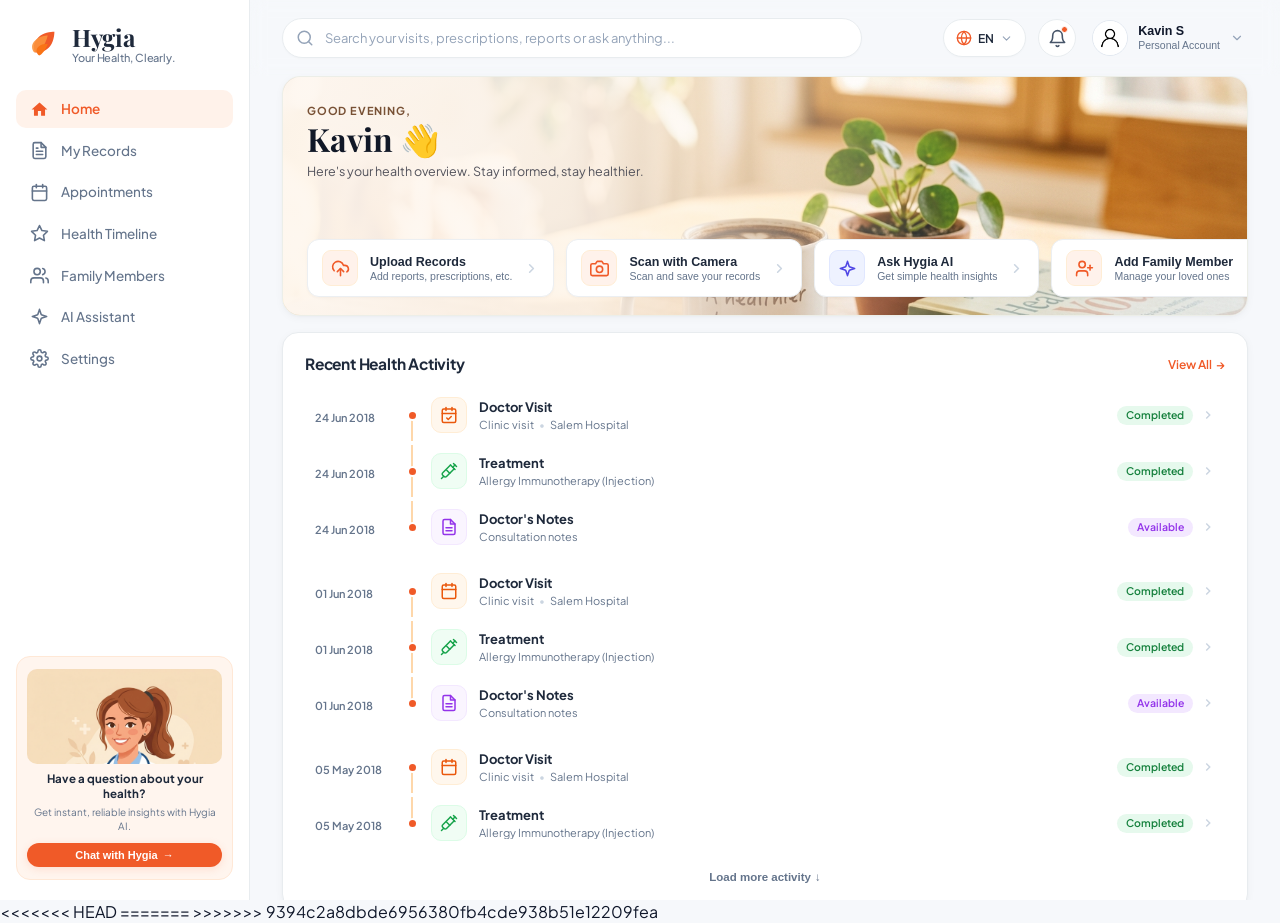
==== commit e87231fa: "Merge branch 'main' of https://github.com/mr-vijay-05/HYGIA-" ====
--- a/frontend/index.html
+++ b/frontend/index.html
@@ -8,7 +8,7 @@
   <link rel="preconnect" href="https://fonts.googleapis.com">
   <link rel="preconnect" href="https://fonts.gstatic.com" crossorigin>
   <link href="https://fonts.googleapis.com/css2?family=Playfair+Display:ital,wght@0,600;0,700;1,600&family=Plus+Jakarta+Sans:wght@400;500;600;700&display=swap" rel="stylesheet">
-  <link rel="stylesheet" href="style.css?v=5">
+  <link rel="stylesheet" href="style.css?v=10">
 </head>
 <body>
   <div class="app-layout">
@@ -51,7 +51,7 @@
             </a>
           </li>
           <li class="nav-item">
-            <a href="#appointments" class="nav-link">
+            <a href="appointments.html" class="nav-link">
               <svg class="nav-icon" viewBox="0 0 24 24" fill="none" stroke="currentColor" stroke-width="2" stroke-linecap="round" stroke-linejoin="round">
                 <rect x="3" y="4" width="18" height="18" rx="2" ry="2"></rect>
                 <line x1="16" y1="2" x2="16" y2="6"></line>
@@ -81,7 +81,7 @@
             </a>
           </li>
           <li class="nav-item">
-            <a href="#ai-assistant" class="nav-link">
+            <a href="assistant.html" class="nav-link">
               <svg class="nav-icon" viewBox="0 0 24 24" fill="none" stroke="currentColor" stroke-width="2" stroke-linecap="round" stroke-linejoin="round">
                 <path d="m12 3-1.9 5.8a2 2 0 0 1-1.3 1.3L3 12l5.8 1.9a2 2 0 0 1 1.3 1.3L12 21l1.9-5.8a2 2 0 0 1 1.3-1.3L21 12l-5.8-1.9a2 2 0 0 1-1.3-1.3L12 3z"></path>
               </svg>
@@ -786,6 +786,7 @@
     </main>
   </div>
 
+<<<<<<< HEAD
   <!-- ======================================================================= -->
   <!-- INTERACTIVE DASHBOARD MODALS (QUICK ACTION TILES) -->
   <!-- ======================================================================= -->
@@ -1063,5 +1064,8 @@
   <div class="login-toast-container" id="dashboardToastContainer" aria-live="polite"></div>
 
   <script src="script.js?v=9"></script>
+=======
+  <script src="script.js?v=10"></script>
+>>>>>>> 9394c2a8dbde6956380fb4cde938b51e12209fea
 </body>
 </html>
--- a/frontend/style.css
+++ b/frontend/style.css
@@ -188,47 +188,69 @@
 
 /* Sidebar Promo Card */
 .sidebar-promo-card {
-  margin-top: 16px;
+  margin-top: 14px;
   background-color: #FFF5EE;
-  border-radius: 16px;
-  padding: 16px 14px;
+  border-radius: 14px;
+  padding: 12px 10px;
   text-align: center;
   display: flex;
   flex-direction: column;
   align-items: center;
   border: 1px solid #FFE8D6;
-}
-
-.promo-image-container {
   width: 100%;
-  height: 125px;
-  border-radius: 12px;
+  max-width: 100%;
+  box-sizing: border-box;
   overflow: hidden;
-  margin-bottom: 12px;
+}
+
+.promo-image-container,
+.promo-illustration {
+  width: 100%;
+  max-width: 100%;
+  height: 95px;
+  max-height: 95px;
+  border-radius: 10px;
+  overflow: hidden;
+  margin-bottom: 8px;
   background: #FFF9F3;
-}
-
-.promo-doctor-img {
+  display: flex;
+  align-items: center;
+  justify-content: center;
+}
+
+.promo-doctor-img,
+.promo-img {
   width: 100%;
   height: 100%;
+  max-width: 100%;
+  max-height: 100%;
   object-fit: cover;
-  object-position: top center;
+  object-position: center top;
   display: block;
 }
 
+.promo-content {
+  width: 100%;
+  display: flex;
+  flex-direction: column;
+  align-items: center;
+}
+
 .promo-title {
-  font-size: 13.5px;
+  font-size: 11.5px;
   font-weight: 700;
   color: #1E293B;
+  line-height: 1.3;
+  margin-bottom: 4px;
+  text-align: center;
+}
+
+.promo-desc {
+  font-size: 10px;
+  color: var(--color-text-muted);
   line-height: 1.35;
-  margin-bottom: 6px;
-}
-
-.promo-desc {
-  font-size: 11px;
-  color: var(--color-text-muted);
-  line-height: 1.4;
-  margin-bottom: 14px;
+  margin-bottom: 10px;
+  text-align: center;
 }
 
 .promo-cta-btn {
@@ -236,17 +258,19 @@
   background-color: var(--color-primary);
   color: #FFFFFF;
   border: none;
-  border-radius: 20px;
-  padding: 9px 16px;
-  font-size: 12.5px;
+  border-radius: 18px;
+  padding: 6px 12px;
+  font-size: 11px;
   font-weight: 600;
   cursor: pointer;
   display: flex;
   align-items: center;
   justify-content: center;
-  gap: 6px;
+  gap: 5px;
   transition: all 0.2s ease;
-  box-shadow: 0 4px 12px var(--color-primary-glow);
+  box-shadow: 0 2px 8px var(--color-primary-glow);
+  text-decoration: none;
+  box-sizing: border-box;
 }
 
 .promo-cta-btn:hover {
@@ -2629,14 +2653,53 @@
 }
 
 .login-brand-header {
+<<<<<<< HEAD
   margin-bottom: 28px;
+=======
+  margin-bottom: 32px;
+>>>>>>> 9394c2a8dbde6956380fb4cde938b51e12209fea
 }
 
 .login-brand-header .brand-logo {
   text-decoration: none;
   display: inline-flex;
   align-items: center;
-  gap: 12px;
+  gap: 16px;
+  transition: transform 0.2s ease;
+}
+
+.login-brand-header .brand-logo:hover {
+  transform: translateY(-1px);
+}
+
+.login-brand-header .brand-icon {
+  width: 58px;
+  height: 58px;
+  flex-shrink: 0;
+  filter: drop-shadow(0 4px 12px rgba(240, 90, 40, 0.2));
+}
+
+.login-brand-header .brand-text {
+  display: flex;
+  flex-direction: column;
+  justify-content: center;
+}
+
+.login-brand-header .brand-title {
+  font-family: var(--font-serif);
+  font-size: 38px;
+  font-weight: 700;
+  color: #111827;
+  line-height: 1.05;
+  letter-spacing: -0.5px;
+}
+
+.login-brand-header .brand-tagline {
+  font-size: 13.5px;
+  color: #64748B;
+  font-weight: 500;
+  letter-spacing: 0.3px;
+  margin-top: 3px;
 }
 
 .login-headline-group {
@@ -4147,6 +4210,7 @@
 }
 
 /* ==========================================================================
+<<<<<<< HEAD
    QUICK ACTION MODALS & CAMERA SCANNER SYSTEM
    ========================================================================== */
 .modal-header-meta {
@@ -4388,4 +4452,2182 @@
 }
 
 
-
+=======
+   AI ASSISTANT STANDALONE PAGE STYLES (assistant.html)
+   ========================================================================== */
+.ai-page-layout {
+  display: grid;
+  grid-template-columns: minmax(0, 1fr) 340px;
+  gap: 20px;
+  align-items: start;
+}
+>>>>>>> 9394c2a8dbde6956380fb4cde938b51e12209fea
+
+.ai-main-card {
+  background: #FFFFFF;
+  border: 1px solid var(--color-border);
+  border-radius: 20px;
+  box-shadow: var(--shadow-card);
+  padding: 32px 36px;
+  display: flex;
+  flex-direction: column;
+  min-height: 640px;
+  position: relative;
+}
+
+.ai-workspace-content {
+  flex: 1;
+  display: flex;
+  flex-direction: column;
+  align-items: center;
+  text-align: center;
+  justify-content: center;
+  width: 100%;
+  max-width: 720px;
+  margin: 0 auto;
+}
+
+/* Glowing Star Halo */
+.ai-halo-badge-container {
+  position: relative;
+  width: 76px;
+  height: 76px;
+  margin-bottom: 14px;
+  display: flex;
+  align-items: center;
+  justify-content: center;
+}
+
+.ai-halo-glow-bg {
+  position: absolute;
+  inset: -8px;
+  border-radius: 50%;
+  background: radial-gradient(circle, rgba(240, 90, 40, 0.28) 0%, rgba(254, 215, 170, 0.45) 55%, transparent 75%);
+  filter: blur(10px);
+  z-index: 1;
+}
+
+.ai-halo-circle {
+  width: 62px;
+  height: 62px;
+  border-radius: 50%;
+  background: #FFF7ED;
+  border: 1.5px solid #FFEDD5;
+  display: flex;
+  align-items: center;
+  justify-content: center;
+  position: relative;
+  z-index: 2;
+  box-shadow: 0 4px 14px rgba(240, 90, 40, 0.12);
+}
+
+.ai-halo-star-svg {
+  width: 30px;
+  height: 30px;
+}
+
+.ai-hub-title {
+  font-size: 26px;
+  font-weight: 700;
+  color: #1E293B;
+  margin-bottom: 8px;
+  letter-spacing: -0.02em;
+}
+
+.ai-hub-subtitle {
+  font-size: 13px;
+  color: #64748B;
+  max-width: 520px;
+  line-height: 1.5;
+  margin-bottom: 24px;
+}
+
+/* 4 Quick Action Cards */
+.ai-quick-cards-grid {
+  display: grid;
+  grid-template-columns: repeat(4, 1fr);
+  gap: 12px;
+  width: 100%;
+  margin-bottom: 22px;
+}
+
+.ai-quick-card {
+  background: #FFFFFF;
+  border: 1px solid #E2E8F0;
+  border-radius: 12px;
+  padding: 12px 10px;
+  display: flex;
+  align-items: center;
+  gap: 10px;
+  text-align: left;
+  cursor: pointer;
+  transition: all 0.18s ease;
+  font-family: inherit;
+}
+
+.ai-quick-card:hover {
+  transform: translateY(-2px);
+  border-color: #CBD5E1;
+  box-shadow: 0 4px 14px rgba(0, 0, 0, 0.05);
+}
+
+.ai-card-icon-box {
+  width: 34px;
+  height: 34px;
+  border-radius: 8px;
+  display: flex;
+  align-items: center;
+  justify-content: center;
+  flex-shrink: 0;
+}
+
+.ai-card-icon-box svg {
+  width: 18px;
+  height: 18px;
+}
+
+.blue-icon-box {
+  background-color: #EFF6FF;
+  color: #2563EB;
+}
+
+.coral-icon-box {
+  background-color: #FEF2F2;
+  color: #EF4444;
+}
+
+.purple-icon-box {
+  background-color: #FAF5FF;
+  color: #9333EA;
+}
+
+.orange-icon-box {
+  background-color: #FFF7ED;
+  color: #EA580C;
+}
+
+.ai-card-label {
+  display: flex;
+  flex-direction: column;
+  font-size: 11.5px;
+  font-weight: 600;
+  color: #1E293B;
+  line-height: 1.25;
+}
+
+/* Upload Dropzone */
+.ai-dropzone-box {
+  width: 100%;
+  border: 1.5px dashed #E2E8F0;
+  background: #FAF9F8;
+  border-radius: 16px;
+  padding: 28px 20px;
+  display: flex;
+  flex-direction: column;
+  align-items: center;
+  text-align: center;
+  transition: border-color 0.2s, background-color 0.2s;
+  cursor: pointer;
+}
+
+.ai-dropzone-box:hover, .ai-dropzone-box.dragover {
+  border-color: var(--color-primary);
+  background: #FFFBF7;
+}
+
+.ai-folder-icon {
+  width: 44px;
+  height: 44px;
+  border-radius: 12px;
+  background: #FFEDD5;
+  display: flex;
+  align-items: center;
+  justify-content: center;
+  margin-bottom: 12px;
+}
+
+.ai-folder-icon svg {
+  width: 24px;
+  height: 24px;
+}
+
+.ai-dropzone-heading {
+  font-size: 14.5px;
+  font-weight: 700;
+  color: #1E293B;
+  margin-bottom: 4px;
+}
+
+.ai-dropzone-subheading {
+  font-size: 12px;
+  color: #64748B;
+  margin-bottom: 3px;
+}
+
+.ai-dropzone-meta {
+  font-size: 11px;
+  color: #94A3B8;
+  margin-bottom: 16px;
+}
+
+.btn-choose-files {
+  background: #FFFFFF;
+  border: 1px solid #CBD5E1;
+  border-radius: 10px;
+  padding: 8px 18px;
+  font-size: 12px;
+  font-weight: 600;
+  color: #334155;
+  display: inline-flex;
+  align-items: center;
+  gap: 8px;
+  cursor: pointer;
+  transition: all 0.18s ease;
+  font-family: inherit;
+}
+
+.btn-choose-files svg {
+  width: 16px;
+  height: 16px;
+}
+
+.btn-choose-files:hover {
+  border-color: var(--color-primary);
+  color: var(--color-primary);
+  background: #FFF7ED;
+}
+
+.uploaded-chips-row {
+  display: flex;
+  flex-wrap: wrap;
+  gap: 8px;
+  margin-top: 14px;
+  justify-content: center;
+}
+
+.uploaded-file-chip {
+  background: #FFFFFF;
+  border: 1px solid #FED7AA;
+  border-radius: 16px;
+  padding: 4px 10px;
+  font-size: 11.5px;
+  color: #EA580C;
+  display: flex;
+  align-items: center;
+  gap: 6px;
+}
+
+/* Live Chat Conversation View */
+.ai-chat-conversation {
+  flex: 1;
+  width: 100%;
+  overflow-y: auto;
+  display: flex;
+  flex-direction: column;
+  gap: 14px;
+  padding: 10px 4px;
+  margin-bottom: 16px;
+  max-height: 520px;
+}
+
+.ai-chat-msg {
+  max-width: 80%;
+  padding: 12px 16px;
+  border-radius: 16px;
+  font-size: 13px;
+  line-height: 1.55;
+  animation: fadeIn 0.25s ease-out;
+}
+
+.ai-chat-msg.user {
+  align-self: flex-end;
+  background: var(--color-primary);
+  color: #FFFFFF;
+  border-bottom-right-radius: 4px;
+}
+
+.ai-chat-msg.bot {
+  align-self: flex-start;
+  background: #F8FAFC;
+  border: 1px solid #E2E8F0;
+  color: #1E293B;
+  border-bottom-left-radius: 4px;
+}
+
+/* Bottom Input Composer Bar */
+.ai-composer-form {
+  width: 100%;
+  max-width: 720px;
+  margin: 20px auto 0 auto;
+  box-sizing: border-box;
+  background: #FFFFFF;
+  border: 1.5px solid #E2E8F0;
+  border-radius: 30px;
+  padding: 6px 8px 6px 14px;
+  display: flex;
+  align-items: center;
+  gap: 10px;
+  box-shadow: 0 2px 8px rgba(0, 0, 0, 0.03);
+  transition: border-color 0.18s, box-shadow 0.18s;
+}
+
+.ai-composer-form:focus-within {
+  border-color: var(--color-primary);
+  box-shadow: 0 0 0 3px rgba(240, 90, 40, 0.12);
+}
+
+.composer-attach-btn {
+  background: none;
+  border: none;
+  color: #94A3B8;
+  cursor: pointer;
+  display: flex;
+  align-items: center;
+  justify-content: center;
+  padding: 4px;
+  transition: color 0.15s;
+}
+
+.composer-attach-btn:hover {
+  color: #475569;
+}
+
+.composer-attach-btn svg {
+  width: 18px;
+  height: 18px;
+}
+
+.composer-text-input {
+  flex: 1;
+  border: none;
+  outline: none;
+  font-size: 13px;
+  font-family: inherit;
+  color: #1E293B;
+  background: transparent;
+}
+
+.composer-send-btn {
+  width: 36px;
+  height: 36px;
+  border-radius: 50%;
+  background: #FDBA74;
+  border: none;
+  color: #FFFFFF;
+  display: flex;
+  align-items: center;
+  justify-content: center;
+  cursor: pointer;
+  transition: all 0.18s ease;
+}
+
+.composer-send-btn.active, .composer-send-btn:hover {
+  background: var(--color-primary);
+  transform: translateY(-1px);
+}
+
+.composer-send-btn svg {
+  width: 18px;
+  height: 18px;
+}
+
+/* RIGHT SIDEBAR COLUMN */
+.ai-sidebar-column {
+  display: flex;
+  flex-direction: column;
+  gap: 16px;
+}
+
+.ai-examples-panel, .ai-recent-files-panel {
+  padding: 18px 20px;
+}
+
+.panel-header {
+  display: flex;
+  align-items: center;
+  justify-content: space-between;
+  margin-bottom: 12px;
+}
+
+.panel-title {
+  font-size: 14px;
+  font-weight: 700;
+  color: #1E293B;
+}
+
+.btn-refresh-pill {
+  background: none;
+  border: none;
+  color: #64748B;
+  cursor: pointer;
+  padding: 4px;
+  border-radius: 6px;
+  display: flex;
+  align-items: center;
+  justify-content: center;
+  transition: all 0.18s ease;
+}
+
+.btn-refresh-pill svg {
+  width: 15px;
+  height: 15px;
+}
+
+.btn-refresh-pill:hover {
+  color: var(--color-primary);
+  background: #FFF7ED;
+  transform: rotate(90deg);
+}
+
+.examples-list {
+  display: flex;
+  flex-direction: column;
+  gap: 8px;
+}
+
+.example-quote-card {
+  background: #FFFFFF;
+  border: 1px solid #E2E8F0;
+  border-radius: 12px;
+  padding: 10px 12px;
+  display: flex;
+  align-items: center;
+  gap: 10px;
+  text-align: left;
+  cursor: pointer;
+  transition: all 0.18s ease;
+  font-family: inherit;
+  width: 100%;
+}
+
+.example-quote-card:hover {
+  border-color: #FED7AA;
+  background: #FFFBF7;
+  transform: translateX(2px);
+}
+
+.example-icon-box {
+  width: 30px;
+  height: 30px;
+  border-radius: 8px;
+  display: flex;
+  align-items: center;
+  justify-content: center;
+  flex-shrink: 0;
+}
+
+.example-icon-box svg {
+  width: 16px;
+  height: 16px;
+}
+
+.doc-blue {
+  background-color: #EFF6FF;
+  color: #2563EB;
+}
+
+.pill-green {
+  background-color: #F0FDF4;
+  color: #16A34A;
+}
+
+.chart-orange {
+  background-color: #FFF7ED;
+  color: #EA580C;
+}
+
+.cal-orange {
+  background-color: #FFF7ED;
+  color: #F05A28;
+}
+
+.example-quote-text {
+  font-size: 11.5px;
+  font-weight: 500;
+  color: #334155;
+  line-height: 1.35;
+}
+
+/* Recent Files */
+.recent-files-list {
+  display: flex;
+  flex-direction: column;
+  gap: 8px;
+}
+
+.recent-file-item {
+  display: flex;
+  align-items: center;
+  gap: 10px;
+  padding: 8px 8px;
+  border-radius: 10px;
+  transition: background 0.15s;
+  cursor: pointer;
+}
+
+.recent-file-item:hover {
+  background: #FAF9F8;
+}
+
+.file-icon-box {
+  width: 32px;
+  height: 32px;
+  border-radius: 8px;
+  display: flex;
+  align-items: center;
+  justify-content: center;
+  flex-shrink: 0;
+}
+
+.file-icon-box svg {
+  width: 16px;
+  height: 16px;
+}
+
+.red-file-box {
+  background-color: #FEF2F2;
+  color: #EF4444;
+}
+
+.green-file-box {
+  background-color: #F0FDF4;
+  color: #16A34A;
+}
+
+.blue-file-box {
+  background-color: #EFF6FF;
+  color: #2563EB;
+}
+
+.orange-file-box {
+  background-color: #FFF7ED;
+  color: #EA580C;
+}
+
+.file-item-info {
+  flex: 1;
+  min-width: 0;
+}
+
+.file-item-name {
+  font-size: 12px;
+  font-weight: 600;
+  color: #1E293B;
+  margin-bottom: 2px;
+}
+
+.file-item-meta {
+  font-size: 10.5px;
+  color: #64748B;
+}
+
+.file-menu-btn {
+  background: none;
+  border: none;
+  color: #94A3B8;
+  cursor: pointer;
+  padding: 4px;
+  border-radius: 6px;
+  display: flex;
+  align-items: center;
+  justify-content: center;
+}
+
+.file-menu-btn svg {
+  width: 16px;
+  height: 16px;
+}
+
+.file-menu-btn:hover {
+  color: #334155;
+  background: #F1F5F9;
+}
+
+/* Privacy Box */
+.ai-privacy-box {
+  background: #FFFBF5;
+  border: 1px solid #FED7AA;
+  border-radius: 14px;
+  padding: 14px 16px;
+  display: flex;
+  gap: 12px;
+  align-items: flex-start;
+}
+
+.privacy-bulb-icon {
+  width: 26px;
+  height: 26px;
+  flex-shrink: 0;
+  display: flex;
+  align-items: center;
+  justify-content: center;
+}
+
+.privacy-bulb-icon svg {
+  width: 20px;
+  height: 20px;
+}
+
+.privacy-text-wrap {
+  flex: 1;
+}
+
+.privacy-heading {
+  font-size: 12.5px;
+  font-weight: 700;
+  color: #1E293B;
+  margin-bottom: 3px;
+}
+
+.privacy-body {
+  font-size: 11px;
+  color: #64748B;
+  line-height: 1.45;
+}
+
+@media (max-width: 1080px) {
+  .ai-page-layout {
+    grid-template-columns: 1fr;
+  }
+  .ai-quick-cards-grid {
+    grid-template-columns: repeat(2, 1fr);
+  }
+}
+
+/* ==========================================================================
+   FLOATING CORNER AI CHATBOT WIDGET
+   ========================================================================== */
+.floating-chatbot-wrapper {
+  position: fixed;
+  bottom: 24px;
+  right: 28px;
+  z-index: 99999;
+  display: flex;
+  flex-direction: column;
+  align-items: flex-end;
+  font-family: var(--font-sans);
+}
+
+/* Pulsing badge circle trigger button */
+.floating-chatbot-trigger {
+  width: 60px;
+  height: 60px;
+  border-radius: 50%;
+  background: linear-gradient(135deg, #F05A28 0%, #EA580C 100%);
+  border: 2.5px solid #FFFFFF;
+  box-shadow: 0 8px 26px rgba(240, 90, 40, 0.42), 0 2px 8px rgba(0, 0, 0, 0.12);
+  display: flex;
+  align-items: center;
+  justify-content: center;
+  cursor: pointer;
+  position: relative;
+  transition: all 0.25s cubic-bezier(0.16, 1, 0.3, 1);
+  color: #FFFFFF;
+  outline: none;
+}
+
+.floating-chatbot-trigger:hover {
+  transform: translateY(-4px) scale(1.06);
+  box-shadow: 0 12px 32px rgba(240, 90, 40, 0.52), 0 4px 12px rgba(0, 0, 0, 0.15);
+}
+
+.floating-chatbot-trigger:active {
+  transform: translateY(-1px) scale(0.98);
+}
+
+/* Subtle glowing pulse ring */
+.floating-chatbot-pulse {
+  position: absolute;
+  inset: -6px;
+  border-radius: 50%;
+  border: 2px solid rgba(240, 90, 40, 0.45);
+  animation: chatbotPulse 2.4s infinite ease-out;
+  pointer-events: none;
+}
+
+@keyframes chatbotPulse {
+  0% {
+    transform: scale(0.95);
+    opacity: 0.85;
+  }
+  50% {
+    transform: scale(1.25);
+    opacity: 0;
+  }
+  100% {
+    transform: scale(1.25);
+    opacity: 0;
+  }
+}
+
+.floating-chatbot-icon,
+.floating-chatbot-close-icon {
+  width: 28px;
+  height: 28px;
+  transition: transform 0.25s ease, opacity 0.2s ease;
+}
+
+.floating-chatbot-close-icon {
+  display: none;
+  width: 22px;
+  height: 22px;
+}
+
+.floating-chatbot-wrapper.open .floating-chatbot-icon {
+  display: none;
+}
+
+.floating-chatbot-wrapper.open .floating-chatbot-close-icon {
+  display: block;
+}
+
+/* Tooltip Pill */
+.floating-chatbot-tooltip {
+  position: absolute;
+  right: 72px;
+  top: 50%;
+  background: #1E293B;
+  color: #FFFFFF;
+  font-size: 11.5px;
+  font-weight: 600;
+  padding: 6px 12px;
+  border-radius: 20px;
+  white-space: nowrap;
+  pointer-events: none;
+  box-shadow: 0 4px 14px rgba(0, 0, 0, 0.18);
+  opacity: 0;
+  transition: opacity 0.2s ease, transform 0.2s ease;
+  transform: translateY(-50%) translateX(6px);
+}
+
+.floating-chatbot-trigger:hover .floating-chatbot-tooltip {
+  opacity: 1;
+  transform: translateY(-50%) translateX(0);
+}
+
+/* Floating Chat Window */
+.floating-chatbot-window {
+  position: fixed;
+  bottom: 96px;
+  right: 28px;
+  width: 380px;
+  max-width: calc(100vw - 36px);
+  height: 550px;
+  max-height: calc(100vh - 120px);
+  background: #FFFFFF;
+  border-radius: 20px;
+  box-shadow: 0 20px 48px rgba(15, 23, 42, 0.18), 0 4px 14px rgba(0, 0, 0, 0.06);
+  border: 1px solid rgba(226, 232, 240, 0.95);
+  display: flex;
+  flex-direction: column;
+  overflow: hidden;
+  z-index: 99999;
+  transform-origin: bottom right;
+  transform: scale(0.85) translateY(24px);
+  opacity: 0;
+  pointer-events: none;
+  transition: transform 0.28s cubic-bezier(0.16, 1, 0.3, 1), opacity 0.22s ease;
+}
+
+.floating-chatbot-wrapper.open .floating-chatbot-window {
+  transform: scale(1) translateY(0);
+  opacity: 1;
+  pointer-events: auto;
+}
+
+/* Header */
+.floating-chat-header {
+  background: linear-gradient(135deg, #FFF7ED 0%, #FFFFFF 100%);
+  border-bottom: 1px solid #FED7AA;
+  padding: 14px 18px;
+  display: flex;
+  align-items: center;
+  justify-content: space-between;
+}
+
+.floating-chat-brand {
+  display: flex;
+  align-items: center;
+  gap: 10px;
+}
+
+.floating-chat-avatar-badge {
+  width: 36px;
+  height: 36px;
+  border-radius: 50%;
+  background: linear-gradient(135deg, #F05A28, #FB923C);
+  display: flex;
+  align-items: center;
+  justify-content: center;
+  color: #FFFFFF;
+  box-shadow: 0 2px 8px rgba(240, 90, 40, 0.3);
+  flex-shrink: 0;
+}
+
+.floating-chat-avatar-badge svg {
+  width: 20px;
+  height: 20px;
+}
+
+.floating-chat-title-group {
+  display: flex;
+  flex-direction: column;
+}
+
+.floating-chat-title {
+  font-size: 13.5px;
+  font-weight: 700;
+  color: #1E293B;
+  display: flex;
+  align-items: center;
+  gap: 6px;
+  line-height: 1.2;
+}
+
+.floating-chat-status {
+  font-size: 10.5px;
+  color: #16A34A;
+  display: flex;
+  align-items: center;
+  gap: 4px;
+  font-weight: 600;
+  margin-top: 2px;
+}
+
+.floating-status-dot {
+  width: 6px;
+  height: 6px;
+  border-radius: 50%;
+  background: #16A34A;
+}
+
+.floating-chat-close-btn {
+  background: transparent;
+  border: none;
+  color: #94A3B8;
+  cursor: pointer;
+  padding: 6px;
+  border-radius: 50%;
+  display: flex;
+  align-items: center;
+  justify-content: center;
+  transition: all 0.15s ease;
+}
+
+.floating-chat-close-btn:hover {
+  background: #F1F5F9;
+  color: #1E293B;
+}
+
+.floating-chat-close-btn svg {
+  width: 18px;
+  height: 18px;
+}
+
+/* Quick Pills */
+.floating-chat-quick-prompts {
+  display: flex;
+  gap: 6px;
+  padding: 10px 14px;
+  background: #FAF9F8;
+  border-bottom: 1px solid #F1F5F9;
+  overflow-x: auto;
+  white-space: nowrap;
+}
+
+.floating-chat-quick-prompts::-webkit-scrollbar {
+  height: 3px;
+}
+
+.floating-chat-pill {
+  background: #FFFFFF;
+  border: 1px solid #E2E8F0;
+  border-radius: 14px;
+  padding: 4px 10px;
+  font-size: 11px;
+  color: #475569;
+  font-weight: 500;
+  cursor: pointer;
+  flex-shrink: 0;
+  transition: all 0.15s ease;
+  font-family: inherit;
+}
+
+.floating-chat-pill:hover {
+  background: #FFF7ED;
+  border-color: #FED7AA;
+  color: #F05A28;
+}
+
+/* Message Thread */
+.floating-chat-messages {
+  flex: 1;
+  padding: 14px;
+  overflow-y: auto;
+  display: flex;
+  flex-direction: column;
+  gap: 10px;
+  background: #FFFFFF;
+}
+
+.floating-chat-messages::-webkit-scrollbar {
+  width: 4px;
+}
+
+.floating-chat-messages::-webkit-scrollbar-thumb {
+  background: #E2E8F0;
+  border-radius: 4px;
+}
+
+.floating-bubble {
+  max-width: 82%;
+  padding: 10px 14px;
+  border-radius: 16px;
+  font-size: 12.5px;
+  line-height: 1.45;
+  animation: fadeIn 0.2s ease-out;
+  word-break: break-word;
+}
+
+.floating-bubble.bot {
+  align-self: flex-start;
+  background: #F8FAFC;
+  color: #1E293B;
+  border: 1px solid #E2E8F0;
+  border-bottom-left-radius: 4px;
+}
+
+.floating-bubble.user {
+  align-self: flex-end;
+  background: var(--color-primary);
+  color: #FFFFFF;
+  border-bottom-right-radius: 4px;
+}
+
+/* Typing Indicator */
+.floating-typing-indicator {
+  display: flex;
+  align-items: center;
+  gap: 4px;
+  padding: 8px 12px;
+  background: #F8FAFC;
+  border: 1px solid #E2E8F0;
+  border-radius: 16px;
+  align-self: flex-start;
+  border-bottom-left-radius: 4px;
+  margin-top: 2px;
+}
+
+.floating-typing-dot {
+  width: 5px;
+  height: 5px;
+  background: #94A3B8;
+  border-radius: 50%;
+  animation: typingBounce 1.2s infinite ease-in-out;
+}
+
+.floating-typing-dot:nth-child(2) {
+  animation-delay: 0.2s;
+}
+
+.floating-typing-dot:nth-child(3) {
+  animation-delay: 0.4s;
+}
+
+@keyframes typingBounce {
+  0%, 80%, 100% {
+    transform: translateY(0);
+    opacity: 0.4;
+  }
+  40% {
+    transform: translateY(-4px);
+    opacity: 1;
+  }
+}
+
+/* Footer / Input Composer */
+.floating-chat-footer {
+  padding: 10px 14px 12px 14px;
+  background: #FFFFFF;
+  border-top: 1px solid #F1F5F9;
+}
+
+.floating-chat-input-bar {
+  display: flex;
+  align-items: center;
+  background: #F8FAFC;
+  border: 1.5px solid #E2E8F0;
+  border-radius: 24px;
+  padding: 4px 6px 4px 12px;
+  gap: 6px;
+  transition: border-color 0.18s, box-shadow 0.18s;
+}
+
+.floating-chat-input-bar:focus-within {
+  border-color: var(--color-primary);
+  box-shadow: 0 0 0 3px rgba(240, 90, 40, 0.12);
+  background: #FFFFFF;
+}
+
+.floating-chat-attach-btn {
+  background: none;
+  border: none;
+  color: #94A3B8;
+  cursor: pointer;
+  display: flex;
+  align-items: center;
+  justify-content: center;
+  padding: 2px;
+}
+
+.floating-chat-attach-btn svg {
+  width: 16px;
+  height: 16px;
+}
+
+.floating-chat-attach-btn:hover {
+  color: #475569;
+}
+
+.floating-chat-input {
+  flex: 1;
+  background: transparent;
+  border: none;
+  outline: none;
+  font-size: 12px;
+  font-family: inherit;
+  color: #1E293B;
+}
+
+.floating-chat-send-btn {
+  width: 30px;
+  height: 30px;
+  border-radius: 50%;
+  background: #FED7AA;
+  border: none;
+  color: #FFFFFF;
+  display: flex;
+  align-items: center;
+  justify-content: center;
+  cursor: pointer;
+  transition: background 0.18s ease;
+  flex-shrink: 0;
+}
+
+.floating-chat-send-btn.active,
+.floating-chat-input:not(:placeholder-shown) + .floating-chat-send-btn,
+.floating-chat-send-btn:hover {
+  background: var(--color-primary);
+}
+
+.floating-chat-send-btn svg {
+  width: 14px;
+  height: 14px;
+}
+
+/* ==========================================================================
+   APPOINTMENTS DIRECTORY & BOOKING DASHBOARD (appointments.html)
+   ========================================================================== */
+
+/* Hero Banner */
+.appointment-hero-banner {
+  background: linear-gradient(135deg, #FFF7ED 0%, #FFEDD5 45%, #FEF3C7 100%);
+  border: 1px solid rgba(251, 146, 60, 0.2);
+  border-radius: 20px;
+  padding: 32px 36px;
+  margin-bottom: 24px;
+  display: flex;
+  justify-content: space-between;
+  align-items: center;
+  position: relative;
+  overflow: hidden;
+  box-shadow: 0 4px 16px rgba(240, 90, 40, 0.04);
+}
+
+.appointment-hero-banner::before {
+  content: '';
+  position: absolute;
+  right: -40px;
+  top: -40px;
+  width: 220px;
+  height: 220px;
+  background: radial-gradient(circle, rgba(251, 146, 60, 0.15) 0%, rgba(255, 255, 255, 0) 70%);
+  border-radius: 50%;
+  pointer-events: none;
+}
+
+.appointment-hero-content {
+  max-width: 580px;
+  z-index: 2;
+}
+
+.appointment-hero-title {
+  font-family: var(--font-serif);
+  font-size: 32px;
+  font-weight: 700;
+  color: #1E293B;
+  letter-spacing: -0.02em;
+  line-height: 1.2;
+}
+
+.appointment-hero-subtitle {
+  font-size: 15px;
+  color: #64748B;
+  margin-top: 8px;
+  font-weight: 400;
+}
+
+.appointment-hero-card-wrap {
+  z-index: 2;
+  flex-shrink: 0;
+}
+
+.appointment-floating-quote {
+  background: rgba(255, 255, 255, 0.92);
+  backdrop-filter: blur(8px);
+  border: 1px solid rgba(255, 255, 255, 0.9);
+  box-shadow: 0 8px 24px rgba(240, 90, 40, 0.08), 0 2px 6px rgba(0, 0, 0, 0.03);
+  border-radius: 14px;
+  padding: 14px 22px;
+  display: flex;
+  align-items: center;
+  gap: 12px;
+  max-width: 270px;
+  line-height: 1.35;
+}
+
+.appointment-floating-quote .quote-text {
+  font-size: 13.5px;
+  font-weight: 500;
+  color: #334155;
+}
+
+.appointment-floating-quote .quote-heart {
+  font-size: 18px;
+  flex-shrink: 0;
+}
+
+/* Filters Control Bar */
+.appointment-filters-bar {
+  display: flex;
+  align-items: center;
+  gap: 12px;
+  flex-wrap: wrap;
+  margin-bottom: 24px;
+}
+
+.filter-search-box {
+  display: flex;
+  align-items: center;
+  background: #FFFFFF;
+  border: 1.5px solid #E2E8F0;
+  border-radius: 12px;
+  padding: 10px 16px;
+  gap: 10px;
+  flex: 1 1 300px;
+  max-width: 360px;
+  box-shadow: 0 1px 3px rgba(0, 0, 0, 0.02);
+  transition: border-color 0.18s ease, box-shadow 0.18s ease;
+}
+
+.filter-search-box:focus-within {
+  border-color: var(--color-primary);
+  box-shadow: 0 0 0 3px rgba(240, 90, 40, 0.12);
+}
+
+.filter-box-icon {
+  width: 17px;
+  height: 17px;
+  color: #94A3B8;
+  flex-shrink: 0;
+}
+
+.filter-search-input {
+  border: none;
+  outline: none;
+  background: transparent;
+  width: 100%;
+  font-size: 13.5px;
+  font-weight: 500;
+  color: #1E293B;
+  font-family: inherit;
+}
+
+.filter-clear-btn {
+  background: none;
+  border: none;
+  font-size: 13px;
+  color: #94A3B8;
+  cursor: pointer;
+  padding: 2px 4px;
+  border-radius: 4px;
+  transition: color 0.15s;
+}
+
+.filter-clear-btn:hover {
+  color: #DC2626;
+}
+
+.filter-dropdown-wrap {
+  position: relative;
+}
+
+.filter-dropdown-btn {
+  display: flex;
+  align-items: center;
+  gap: 8px;
+  background: #FFFFFF;
+  border: 1.5px solid #E2E8F0;
+  border-radius: 12px;
+  padding: 10px 16px;
+  font-size: 13.5px;
+  font-weight: 500;
+  color: #334155;
+  cursor: pointer;
+  box-shadow: 0 1px 3px rgba(0, 0, 0, 0.02);
+  transition: all 0.18s ease;
+  white-space: nowrap;
+}
+
+.filter-dropdown-btn:hover {
+  border-color: #CBD5E1;
+  background: #FAFBFC;
+}
+
+.filter-dropdown-btn.active {
+  border-color: var(--color-primary);
+  color: var(--color-primary);
+}
+
+.filter-btn-icon {
+  width: 15px;
+  height: 15px;
+  color: #64748B;
+  flex-shrink: 0;
+}
+
+.filter-chevron {
+  width: 13px;
+  height: 13px;
+  color: #94A3B8;
+  margin-left: 2px;
+  transition: transform 0.2s ease;
+}
+
+.filter-dropdown-btn.active .filter-chevron {
+  transform: rotate(180deg);
+}
+
+.filter-dropdown-menu {
+  position: absolute;
+  top: calc(100% + 6px);
+  left: 0;
+  min-width: 170px;
+  background: #FFFFFF;
+  border: 1px solid #E2E8F0;
+  border-radius: 12px;
+  box-shadow: 0 10px 25px rgba(15, 23, 42, 0.1);
+  padding: 6px;
+  z-index: 60;
+  display: none;
+}
+
+.filter-dropdown-menu.show {
+  display: block;
+  animation: fadeInDrop 0.18s ease forwards;
+}
+
+.filter-option {
+  padding: 8px 12px;
+  font-size: 13px;
+  color: #334155;
+  border-radius: 8px;
+  cursor: pointer;
+  transition: background 0.15s, color 0.15s;
+}
+
+.filter-option:hover {
+  background: #F1F5F9;
+  color: #0F172A;
+}
+
+.filter-option.selected {
+  background: #FFF2EA;
+  color: var(--color-primary);
+  font-weight: 600;
+}
+
+/* Two-Column Grid */
+.appointment-layout-grid {
+  display: grid;
+  grid-template-columns: 1.15fr 0.85fr;
+  gap: 24px;
+  align-items: start;
+}
+
+/* Left Column: Doctor Directory */
+.appointment-doctors-col {
+  display: flex;
+  flex-direction: column;
+}
+
+.doctors-section-header {
+  display: flex;
+  justify-content: space-between;
+  align-items: center;
+  margin-bottom: 16px;
+  flex-wrap: wrap;
+  gap: 10px;
+}
+
+.doctors-header-left {
+  display: flex;
+  align-items: center;
+  gap: 12px;
+}
+
+.doctors-list-title {
+  font-size: 18px;
+  font-weight: 700;
+  color: #0F172A;
+  letter-spacing: -0.01em;
+}
+
+.health-records-badge {
+  background: #FFF2EA;
+  color: #EA580C;
+  font-size: 12px;
+  font-weight: 600;
+  padding: 3px 12px;
+  border-radius: 20px;
+  border: 1px solid rgba(240, 90, 40, 0.18);
+}
+
+.sort-selector-wrap {
+  display: flex;
+  align-items: center;
+  gap: 6px;
+  font-size: 13px;
+  color: #64748B;
+}
+
+.sort-label {
+  font-weight: 500;
+}
+
+.sort-select {
+  border: none;
+  background: transparent;
+  font-size: 13px;
+  font-weight: 600;
+  color: #1E293B;
+  cursor: pointer;
+  outline: none;
+  padding: 2px 4px;
+}
+
+/* Doctor Cards List */
+.doctor-cards-list {
+  display: flex;
+  flex-direction: column;
+  gap: 14px;
+}
+
+.doctor-card {
+  background: #FFFFFF;
+  border: 1px solid #E8ECEF;
+  border-radius: 16px;
+  padding: 20px 22px;
+  display: flex;
+  justify-content: space-between;
+  align-items: center;
+  cursor: pointer;
+  transition: all 0.2s cubic-bezier(0.16, 1, 0.3, 1);
+  box-shadow: 0 1px 3px rgba(0, 0, 0, 0.02);
+}
+
+.doctor-card:hover {
+  border-color: #CBD5E1;
+  box-shadow: 0 6px 18px rgba(15, 23, 42, 0.06);
+  transform: translateY(-1px);
+}
+
+.doctor-card.selected {
+  border: 1.5px solid var(--color-primary);
+  background: linear-gradient(180deg, #FFFFFF 0%, #FFFBF9 100%);
+  box-shadow: 0 6px 20px rgba(240, 90, 40, 0.1);
+}
+
+.doctor-card-main {
+  display: flex;
+  align-items: flex-start;
+  gap: 16px;
+  flex: 1;
+}
+
+.doctor-avatar-wrap {
+  flex-shrink: 0;
+}
+
+.doctor-avatar-circle {
+  width: 54px;
+  height: 54px;
+  border-radius: 50%;
+  background: linear-gradient(135deg, #F8FAFC 0%, #E2E8F0 100%);
+  border: 1px solid #E2E8F0;
+  display: flex;
+  align-items: center;
+  justify-content: center;
+  color: #64748B;
+}
+
+.doctor-avatar-circle svg {
+  width: 28px;
+  height: 28px;
+}
+
+.doctor-card.selected .doctor-avatar-circle {
+  background: linear-gradient(135deg, #FFF2EA 0%, #FED7AA 100%);
+  border-color: rgba(240, 90, 40, 0.3);
+  color: var(--color-primary);
+}
+
+.doctor-info-wrap {
+  display: flex;
+  flex-direction: column;
+  gap: 4px;
+}
+
+.doctor-name-row {
+  display: flex;
+  align-items: center;
+  gap: 10px;
+}
+
+.doctor-name {
+  font-size: 16.5px;
+  font-weight: 700;
+  color: #0F172A;
+  line-height: 1.25;
+}
+
+.best-match-pill {
+  background: #FED7AA;
+  color: #C2410C;
+  font-size: 11px;
+  font-weight: 700;
+  padding: 2px 9px;
+  border-radius: 12px;
+  letter-spacing: 0.01em;
+}
+
+.doctor-specialty {
+  font-size: 13.5px;
+  color: #64748B;
+  font-weight: 500;
+}
+
+.doctor-hospital {
+  display: flex;
+  align-items: center;
+  gap: 6px;
+  font-size: 12.5px;
+  color: #475569;
+  font-weight: 500;
+}
+
+.hospital-icon {
+  width: 14px;
+  height: 14px;
+  color: #94A3B8;
+  flex-shrink: 0;
+}
+
+.doctor-meta-row {
+  display: flex;
+  align-items: center;
+  gap: 10px;
+  font-size: 12px;
+  color: #64748B;
+  margin-top: 4px;
+}
+
+.meta-item {
+  display: flex;
+  align-items: center;
+  gap: 5px;
+}
+
+.meta-icon {
+  width: 13px;
+  height: 13px;
+  color: #94A3B8;
+}
+
+.rating-meta {
+  color: #0F172A;
+}
+
+.rating-meta .star-icon {
+  color: #F59E0B;
+  font-size: 13px;
+}
+
+.rating-meta .reviews-count {
+  color: #94A3B8;
+  margin-left: 2px;
+}
+
+.meta-dot {
+  color: #CBD5E1;
+  font-weight: 700;
+}
+
+.doctor-card-action {
+  flex-shrink: 0;
+  margin-left: 16px;
+}
+
+.btn-card-book {
+  display: inline-flex;
+  align-items: center;
+  gap: 6px;
+  background: #FFFFFF;
+  border: 1px solid #E2E8F0;
+  border-radius: 10px;
+  padding: 9px 18px;
+  font-size: 13px;
+  font-weight: 600;
+  color: #334155;
+  cursor: pointer;
+  transition: all 0.18s ease;
+  white-space: nowrap;
+}
+
+.btn-card-book:hover {
+  background: #F8FAFC;
+  border-color: #CBD5E1;
+}
+
+.doctor-card.selected .btn-card-book,
+.btn-card-book.active-card-btn {
+  background: #FFF1EC;
+  border: 1px solid rgba(240, 90, 40, 0.25);
+  color: var(--color-primary);
+  font-weight: 700;
+}
+
+.chevron-arrow {
+  font-size: 15px;
+  line-height: 1;
+}
+
+/* Right Column: Doctor Booking & Details Card */
+.appointment-detail-col {
+  position: sticky;
+  top: 90px;
+}
+
+.doctor-booking-card {
+  background: #FFFFFF;
+  border: 1px solid #E8ECEF;
+  border-radius: 20px;
+  padding: 26px;
+  box-shadow: 0 4px 18px rgba(15, 23, 42, 0.04);
+}
+
+.booking-card-header {
+  display: flex;
+  justify-content: space-between;
+  align-items: flex-start;
+  margin-bottom: 20px;
+  gap: 14px;
+}
+
+.booking-doctor-profile {
+  display: flex;
+  align-items: center;
+  gap: 16px;
+}
+
+.booking-doctor-avatar {
+  width: 64px;
+  height: 64px;
+  border-radius: 50%;
+  background: linear-gradient(135deg, #F8FAFC 0%, #E2E8F0 100%);
+  border: 1px solid #E2E8F0;
+  display: flex;
+  align-items: center;
+  justify-content: center;
+  color: #475569;
+  flex-shrink: 0;
+}
+
+.booking-doctor-avatar svg {
+  width: 34px;
+  height: 34px;
+}
+
+.booking-doctor-meta {
+  display: flex;
+  flex-direction: column;
+  gap: 3px;
+}
+
+.doctor-verified-title {
+  display: flex;
+  align-items: center;
+  gap: 6px;
+}
+
+.panel-doctor-name {
+  font-size: 18.5px;
+  font-weight: 700;
+  color: #0F172A;
+  letter-spacing: -0.01em;
+}
+
+.verified-check-badge {
+  display: inline-flex;
+  align-items: center;
+  justify-content: center;
+  width: 16px;
+  height: 16px;
+  background: var(--color-primary);
+  color: #FFFFFF;
+  font-size: 10px;
+  font-weight: 800;
+  border-radius: 50%;
+}
+
+.panel-doctor-specialty {
+  font-size: 13.5px;
+  color: #64748B;
+  font-weight: 500;
+}
+
+.panel-doctor-hospital {
+  display: flex;
+  align-items: center;
+  gap: 5px;
+  font-size: 12.5px;
+  color: #475569;
+  font-weight: 500;
+  margin-top: 2px;
+}
+
+.booking-rating-box {
+  text-align: right;
+  flex-shrink: 0;
+}
+
+.rating-value-row {
+  display: flex;
+  align-items: center;
+  gap: 4px;
+  justify-content: flex-end;
+}
+
+.rating-value-row .star-icon {
+  color: #F59E0B;
+  font-size: 18px;
+}
+
+.rating-number {
+  font-size: 19px;
+  font-weight: 700;
+  color: #0F172A;
+}
+
+.rating-count {
+  font-size: 11.5px;
+  color: #94A3B8;
+  display: block;
+  margin-top: 2px;
+}
+
+/* 3 Highlights Badges */
+.doctor-info-badges {
+  display: grid;
+  grid-template-columns: repeat(3, 1fr);
+  gap: 10px;
+  margin-bottom: 20px;
+}
+
+.info-badge-item {
+  background: #F8FAFC;
+  border: 1px solid #E8ECEF;
+  border-radius: 12px;
+  padding: 12px 10px;
+  display: flex;
+  align-items: center;
+  gap: 8px;
+  min-height: 58px;
+}
+
+.info-badge-item .badge-icon {
+  width: 20px;
+  height: 20px;
+  color: var(--color-primary);
+  flex-shrink: 0;
+}
+
+.badge-text-wrap {
+  display: flex;
+  flex-direction: column;
+}
+
+.badge-highlight {
+  font-size: 12.5px;
+  font-weight: 700;
+  color: #0F172A;
+  line-height: 1.25;
+}
+
+.badge-caption {
+  font-size: 11px;
+  color: #64748B;
+  line-height: 1.2;
+}
+
+/* Tabs */
+.doctor-detail-tabs {
+  display: flex;
+  gap: 22px;
+  border-bottom: 1px solid #E8ECEF;
+  margin-bottom: 16px;
+}
+
+.doctor-detail-tabs .tab-link {
+  background: none;
+  border: none;
+  padding: 8px 0;
+  font-size: 13.5px;
+  font-weight: 500;
+  color: #64748B;
+  cursor: pointer;
+  position: relative;
+  transition: color 0.15s ease;
+  font-family: inherit;
+}
+
+.doctor-detail-tabs .tab-link:hover {
+  color: #1E293B;
+}
+
+.doctor-detail-tabs .tab-link.active {
+  color: var(--color-primary);
+  font-weight: 700;
+}
+
+.doctor-detail-tabs .tab-link.active::after {
+  content: '';
+  position: absolute;
+  bottom: -1px;
+  left: 0;
+  right: 0;
+  height: 2px;
+  background: var(--color-primary);
+  border-radius: 2px;
+}
+
+.tab-content-area {
+  margin-bottom: 20px;
+}
+
+.doctor-bio-text {
+  font-size: 13px;
+  line-height: 1.6;
+  color: #475569;
+}
+
+/* Date Picker */
+.date-picker-section {
+  margin-bottom: 20px;
+  background: #FAFBFC;
+  border: 1px solid #F1F5F9;
+  border-radius: 14px;
+  padding: 14px 16px;
+}
+
+.date-picker-header {
+  display: flex;
+  justify-content: space-between;
+  align-items: center;
+  margin-bottom: 12px;
+}
+
+.date-picker-title {
+  font-size: 14px;
+  font-weight: 700;
+  color: #0F172A;
+}
+
+.month-selector-row {
+  display: flex;
+  align-items: center;
+  gap: 8px;
+}
+
+.month-nav-btn {
+  background: none;
+  border: none;
+  font-size: 17px;
+  color: #64748B;
+  cursor: pointer;
+  padding: 2px 6px;
+  border-radius: 4px;
+  transition: color 0.15s, background 0.15s;
+}
+
+.month-nav-btn:hover {
+  color: #0F172A;
+  background: #E2E8F0;
+}
+
+.current-month-text {
+  font-size: 13px;
+  font-weight: 700;
+  color: #1E293B;
+}
+
+.days-strip-row {
+  display: grid;
+  grid-template-columns: repeat(7, 1fr);
+  gap: 6px;
+  text-align: center;
+}
+
+.day-slot-btn {
+  background: #FFFFFF;
+  border: 1px solid #E8ECEF;
+  border-radius: 12px;
+  padding: 8px 4px;
+  cursor: pointer;
+  display: flex;
+  flex-direction: column;
+  align-items: center;
+  gap: 4px;
+  transition: all 0.18s ease;
+  font-family: inherit;
+}
+
+.day-slot-btn:hover {
+  border-color: #CBD5E1;
+  background: #F8FAFC;
+}
+
+.day-slot-btn .day-name {
+  font-size: 11px;
+  color: #94A3B8;
+  font-weight: 500;
+}
+
+.day-slot-btn .day-num {
+  font-size: 13.5px;
+  font-weight: 600;
+  color: #1E293B;
+  width: 28px;
+  height: 28px;
+  display: flex;
+  align-items: center;
+  justify-content: center;
+  border-radius: 50%;
+  transition: all 0.18s ease;
+}
+
+.day-slot-btn.active {
+  border-color: var(--color-primary);
+  background: #FFFBF9;
+}
+
+.day-slot-btn.active .day-name {
+  color: var(--color-primary);
+  font-weight: 700;
+}
+
+.day-slot-btn.active .day-num {
+  background: var(--color-primary);
+  color: #FFFFFF;
+  font-weight: 700;
+  box-shadow: 0 4px 10px rgba(240, 90, 40, 0.35);
+}
+
+/* Time Slots */
+.time-slots-section {
+  margin-bottom: 24px;
+}
+
+.time-slots-title {
+  font-size: 14px;
+  font-weight: 700;
+  color: #0F172A;
+  margin-bottom: 12px;
+}
+
+.time-slots-grid {
+  display: grid;
+  grid-template-columns: repeat(4, 1fr);
+  gap: 8px;
+}
+
+.time-slot-btn {
+  background: #FFFFFF;
+  border: 1.5px solid #E2E8F0;
+  border-radius: 10px;
+  padding: 10px 4px;
+  font-size: 12px;
+  font-weight: 600;
+  color: #334155;
+  cursor: pointer;
+  transition: all 0.18s ease;
+  text-align: center;
+  font-family: inherit;
+}
+
+.time-slot-btn:hover {
+  border-color: #CBD5E1;
+  background: #F8FAFC;
+}
+
+.time-slot-btn.active {
+  background: var(--color-primary);
+  border-color: var(--color-primary);
+  color: #FFFFFF;
+  font-weight: 700;
+  box-shadow: 0 4px 12px rgba(240, 90, 40, 0.28);
+}
+
+/* Primary Booking Button */
+.booking-submit-wrap {
+  margin-top: 8px;
+}
+
+.btn-confirm-booking {
+  width: 100%;
+  background: linear-gradient(135deg, #F05A28 0%, #FF6F3D 100%);
+  border: none;
+  border-radius: 12px;
+  padding: 14px 20px;
+  color: #FFFFFF;
+  font-size: 15px;
+  font-weight: 700;
+  cursor: pointer;
+  display: flex;
+  align-items: center;
+  justify-content: center;
+  gap: 9px;
+  box-shadow: 0 4px 16px rgba(240, 90, 40, 0.28);
+  transition: all 0.2s cubic-bezier(0.16, 1, 0.3, 1);
+  font-family: inherit;
+}
+
+.btn-confirm-booking:hover {
+  transform: translateY(-1px);
+  box-shadow: 0 6px 20px rgba(240, 90, 40, 0.38);
+}
+
+.btn-confirm-booking:active {
+  transform: translateY(0);
+}
+
+.btn-cal-icon {
+  width: 18px;
+  height: 18px;
+  stroke: #FFFFFF;
+}
+
+/* Confirmation Modal Box */
+.appointment-confirm-modal-box {
+  max-width: 540px;
+  width: 90%;
+  border-radius: 20px;
+  padding: 28px;
+  background: #FFFFFF;
+  box-shadow: 0 25px 50px -12px rgba(15, 23, 42, 0.25);
+}
+
+.confirm-success-circle {
+  width: 44px;
+  height: 44px;
+  border-radius: 50%;
+  background: #DCFCE7;
+  color: #16A34A;
+  display: flex;
+  align-items: center;
+  justify-content: center;
+  flex-shrink: 0;
+}
+
+.confirm-success-circle svg {
+  width: 22px;
+  height: 22px;
+}
+
+.booking-ticket-card {
+  background: #F8FAFC;
+  border: 1px dashed #CBD5E1;
+  border-radius: 14px;
+  padding: 20px;
+  margin: 20px 0;
+}
+
+.ticket-header {
+  display: flex;
+  justify-content: space-between;
+  align-items: flex-start;
+  border-bottom: 1px solid #E2E8F0;
+  padding-bottom: 14px;
+  margin-bottom: 16px;
+}
+
+.ticket-doc-info h4 {
+  font-size: 16px;
+  font-weight: 700;
+  color: #0F172A;
+}
+
+.ticket-doc-info span {
+  font-size: 13px;
+  color: #64748B;
+  font-weight: 500;
+}
+
+.ticket-hospital {
+  font-size: 12.5px;
+  color: #475569;
+  margin-top: 2px;
+}
+
+.ticket-id-tag {
+  background: #FFF2EA;
+  border: 1px solid rgba(240, 90, 40, 0.2);
+  border-radius: 8px;
+  padding: 6px 12px;
+  text-align: right;
+}
+
+.ticket-id-tag .tag-label {
+  font-size: 10px;
+  color: #94A3B8;
+  display: block;
+  text-transform: uppercase;
+  font-weight: 600;
+}
+
+.ticket-id-tag .tag-code {
+  font-size: 13.5px;
+  color: var(--color-primary);
+  font-weight: 800;
+}
+
+.ticket-meta-grid {
+  display: grid;
+  grid-template-columns: repeat(2, 1fr);
+  gap: 14px;
+  margin-bottom: 16px;
+}
+
+.ticket-meta-item {
+  display: flex;
+  flex-direction: column;
+  gap: 2px;
+}
+
+.ticket-meta-item .meta-label {
+  font-size: 11px;
+  color: #94A3B8;
+  text-transform: uppercase;
+  font-weight: 600;
+}
+
+.ticket-meta-item .meta-val {
+  font-size: 13.5px;
+  color: #0F172A;
+  font-weight: 700;
+}
+
+.ticket-alert-box {
+  background: #FFFBEB;
+  border: 1px solid #FDE68A;
+  border-radius: 10px;
+  padding: 10px 14px;
+  display: flex;
+  align-items: flex-start;
+  gap: 10px;
+}
+
+.ticket-alert-box .alert-icon {
+  font-size: 15px;
+  flex-shrink: 0;
+}
+
+.ticket-alert-box p {
+  font-size: 12px;
+  color: #92400E;
+  line-height: 1.45;
+}
+
+.confirm-modal-actions {
+  display: flex;
+  gap: 12px;
+  justify-content: flex-end;
+  margin-top: 10px;
+}
+
+.btn-modal-secondary {
+  display: inline-flex;
+  align-items: center;
+  gap: 8px;
+  background: #FFFFFF;
+  border: 1.5px solid #E2E8F0;
+  border-radius: 10px;
+  padding: 11px 18px;
+  font-size: 13.5px;
+  font-weight: 600;
+  color: #334155;
+  cursor: pointer;
+  transition: all 0.18s;
+  font-family: inherit;
+}
+
+.btn-modal-secondary:hover {
+  background: #F8FAFC;
+  border-color: #CBD5E1;
+}
+
+.btn-modal-secondary svg {
+  width: 16px;
+  height: 16px;
+}
+
+.btn-modal-primary {
+  display: inline-flex;
+  align-items: center;
+  gap: 8px;
+  background: var(--color-primary);
+  border: none;
+  border-radius: 10px;
+  padding: 11px 20px;
+  font-size: 13.5px;
+  font-weight: 700;
+  color: #FFFFFF;
+  text-decoration: none;
+  cursor: pointer;
+  box-shadow: 0 4px 12px rgba(240, 90, 40, 0.28);
+  transition: all 0.18s;
+}
+
+.btn-modal-primary:hover {
+  background: var(--color-primary-hover);
+  box-shadow: 0 6px 16px rgba(240, 90, 40, 0.35);
+}
+
+@media (max-width: 1080px) {
+  .appointment-layout-grid {
+    grid-template-columns: 1fr;
+  }
+  .appointment-detail-col {
+    position: static;
+  }
+}
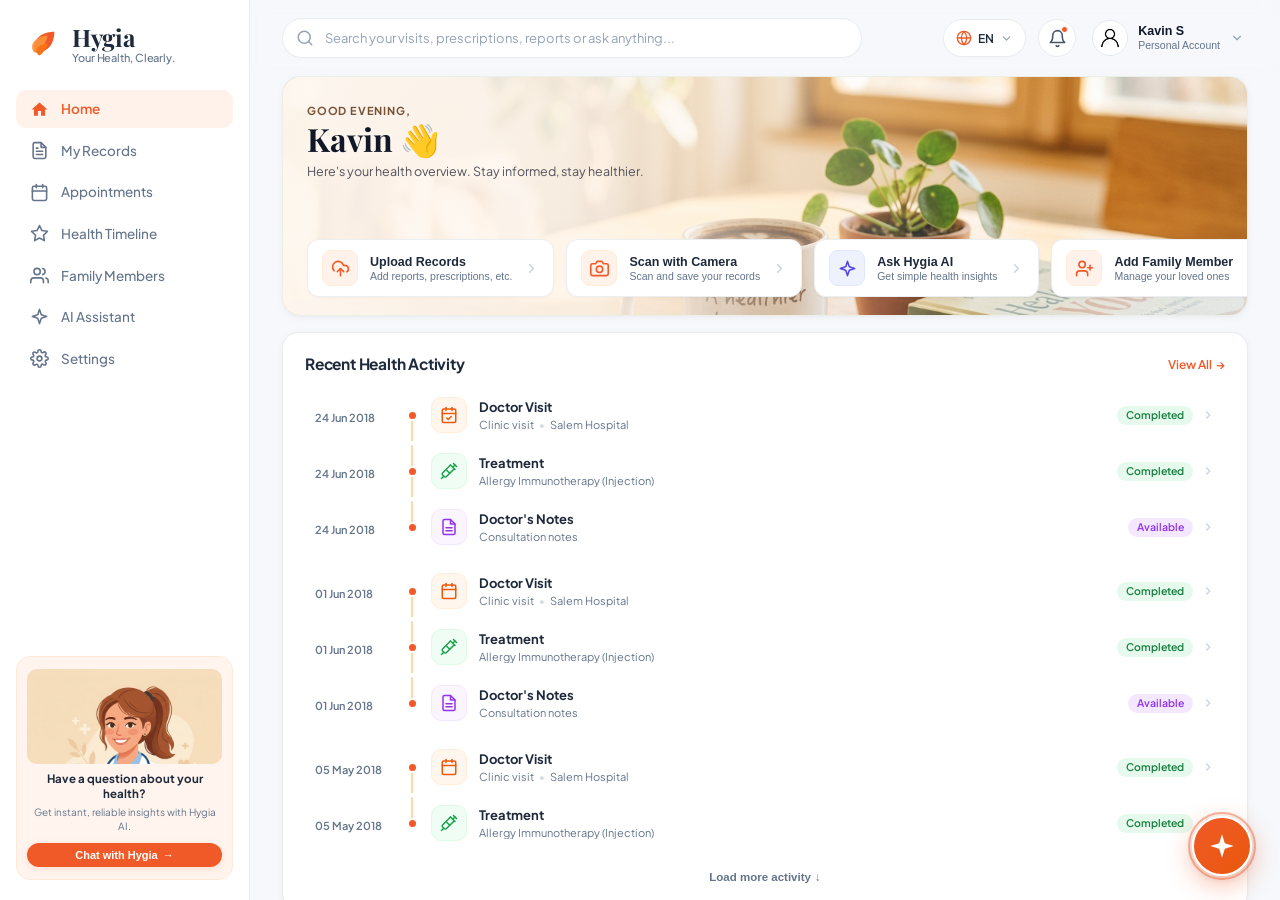
==== commit 35e17f58: "feat: add document management API and frontend pages for appointments and login" ====
--- a/frontend/index.html
+++ b/frontend/index.html
@@ -786,7 +786,7 @@
     </main>
   </div>
 
-<<<<<<< HEAD
+
   <!-- ======================================================================= -->
   <!-- INTERACTIVE DASHBOARD MODALS (QUICK ACTION TILES) -->
   <!-- ======================================================================= -->
@@ -1063,9 +1063,6 @@
   <!-- FLOATING TOAST NOTIFICATION CONTAINER -->
   <div class="login-toast-container" id="dashboardToastContainer" aria-live="polite"></div>
 
-  <script src="script.js?v=9"></script>
-=======
   <script src="script.js?v=10"></script>
->>>>>>> 9394c2a8dbde6956380fb4cde938b51e12209fea
 </body>
 </html>
--- a/frontend/style.css
+++ b/frontend/style.css
@@ -2508,8 +2508,8 @@
   background: linear-gradient(
     90deg, 
     #FAF7F2 0%, 
-    #FAF7F2 36%, 
-    rgba(250, 247, 242, 0.90) 50%, 
+    #FAF7F2 32%, 
+    rgba(250, 247, 242, 0.88) 50%, 
     rgba(250, 247, 242, 0.40) 72%, 
     rgba(250, 247, 242, 0.18) 100%
   );
@@ -2523,7 +2523,7 @@
   z-index: 10;
   display: flex;
   align-items: center;
-  justify-content: space-between;
+  justify-content: flex-end;
   padding: 22px 48px 0 48px;
 }
 
@@ -2635,13 +2635,13 @@
   position: relative;
   z-index: 10;
   flex: 1;
-  max-width: 1240px;
+  max-width: 1200px;
   width: 100%;
   margin: 0 auto;
-  padding: 12px 48px 48px 48px;
+  padding: 24px 48px 48px 48px;
   display: grid;
-  grid-template-columns: 1.15fr 0.95fr;
-  gap: 64px;
+  grid-template-columns: 1fr 1fr;
+  gap: 60px;
   align-items: center;
 }
 
@@ -2649,34 +2649,32 @@
 .login-brand-col {
   display: flex;
   flex-direction: column;
+  justify-content: center;
+  align-items: flex-start;
   padding-right: 12px;
 }
 
 .login-brand-header {
-<<<<<<< HEAD
   margin-bottom: 28px;
-=======
-  margin-bottom: 32px;
->>>>>>> 9394c2a8dbde6956380fb4cde938b51e12209fea
 }
 
 .login-brand-header .brand-logo {
   text-decoration: none;
   display: inline-flex;
   align-items: center;
-  gap: 16px;
+  gap: 18px;
   transition: transform 0.2s ease;
 }
 
 .login-brand-header .brand-logo:hover {
-  transform: translateY(-1px);
+  transform: translateY(-2px);
 }
 
 .login-brand-header .brand-icon {
-  width: 58px;
-  height: 58px;
+  width: 64px;
+  height: 64px;
   flex-shrink: 0;
-  filter: drop-shadow(0 4px 12px rgba(240, 90, 40, 0.2));
+  filter: drop-shadow(0 6px 16px rgba(240, 90, 40, 0.22));
 }
 
 .login-brand-header .brand-text {
@@ -2687,32 +2685,32 @@
 
 .login-brand-header .brand-title {
   font-family: var(--font-serif);
-  font-size: 38px;
+  font-size: 46px;
   font-weight: 700;
   color: #111827;
   line-height: 1.05;
-  letter-spacing: -0.5px;
+  letter-spacing: -0.6px;
 }
 
 .login-brand-header .brand-tagline {
-  font-size: 13.5px;
+  font-size: 15px;
   color: #64748B;
   font-weight: 500;
   letter-spacing: 0.3px;
-  margin-top: 3px;
+  margin-top: 5px;
 }
 
 .login-headline-group {
-  margin-bottom: 30px;
+  margin-bottom: 0;
 }
 
 .login-headline {
   font-family: var(--font-serif);
-  font-size: 42px;
+  font-size: 44px;
   font-weight: 700;
   color: #111827;
   line-height: 1.18;
-  margin-bottom: 14px;
+  margin-bottom: 0;
   letter-spacing: -0.6px;
 }
 
@@ -2898,10 +2896,11 @@
   line-height: 1.45;
 }
 
-/* Right Column: Card */
+/* Card Container */
 .login-card-col {
   display: flex;
   justify-content: flex-end;
+  width: 100%;
 }
 
 .login-card-box {
@@ -4210,7 +4209,6 @@
 }
 
 /* ==========================================================================
-<<<<<<< HEAD
    QUICK ACTION MODALS & CAMERA SCANNER SYSTEM
    ========================================================================== */
 .modal-header-meta {
@@ -4452,7 +4450,7 @@
 }
 
 
-=======
+/* ==========================================================================
    AI ASSISTANT STANDALONE PAGE STYLES (assistant.html)
    ========================================================================== */
 .ai-page-layout {
@@ -4461,7 +4459,6 @@
   gap: 20px;
   align-items: start;
 }
->>>>>>> 9394c2a8dbde6956380fb4cde938b51e12209fea
 
 .ai-main-card {
   background: #FFFFFF;
@@ -5097,6 +5094,10 @@
 /* ==========================================================================
    FLOATING CORNER AI CHATBOT WIDGET
    ========================================================================== */
+.login-body .floating-chatbot-wrapper {
+  display: none !important;
+}
+
 .floating-chatbot-wrapper {
   position: fixed;
   bottom: 24px;
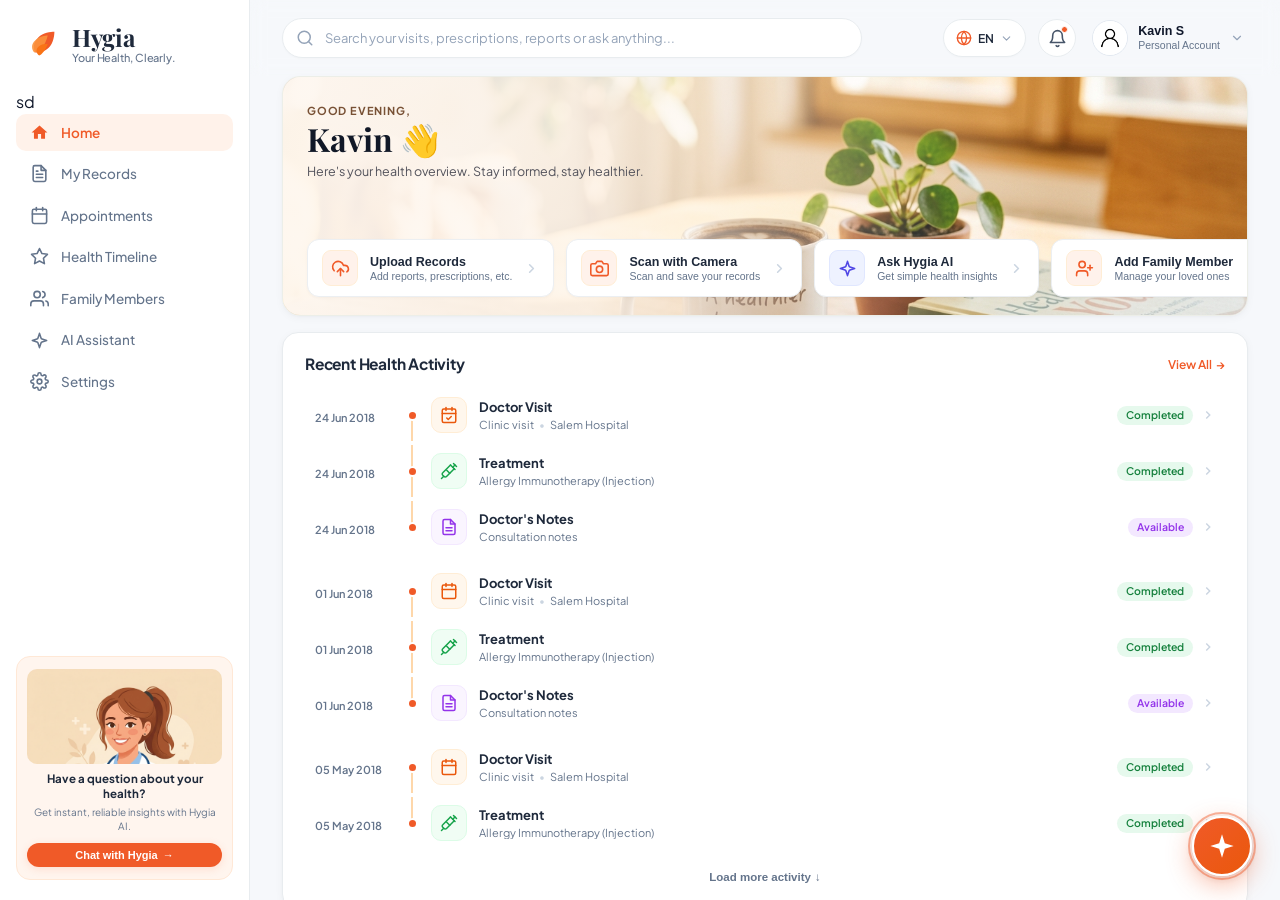
==== commit 00efa07b: "Update index.html" ====
--- a/frontend/index.html
+++ b/frontend/index.html
@@ -4,7 +4,6 @@
   <meta charset="UTF-8">
   <meta name="viewport" content="width=device-width, initial-scale=1.0">
   <title>Hygia - Your Health, Clearly.</title>
-  <!-- Google Fonts -->
   <link rel="preconnect" href="https://fonts.googleapis.com">
   <link rel="preconnect" href="https://fonts.gstatic.com" crossorigin>
   <link href="https://fonts.googleapis.com/css2?family=Playfair+Display:ital,wght@0,600;0,700;1,600&family=Plus+Jakarta+Sans:wght@400;500;600;700&display=swap" rel="stylesheet">
@@ -12,7 +11,6 @@
 </head>
 <body>
   <div class="app-layout">
-    <!-- LEFT SIDEBAR -->
     <aside class="sidebar" id="sidebar">
       <div class="sidebar-header">
         <a href="index.html" class="brand-logo">
@@ -27,8 +25,7 @@
           </div>
         </a>
       </div>
-
-      <nav class="sidebar-nav">
+      sd<nav class="sidebar-nav">
         <ul class="nav-list">
           <li class="nav-item">
             <a href="index.html" class="nav-link active">
@@ -99,8 +96,6 @@
           </li>
         </ul>
       </nav>
-
-      <!-- Sidebar Promo Card: Have a question about your health? -->
       <div class="sidebar-promo-card">
         <div class="promo-image-container">
           <img src="assets/doctor_avatar.jpg" alt="Doctor Consultation" class="promo-doctor-img">
@@ -112,10 +107,7 @@
         </button>
       </div>
     </aside>
-
-    <!-- MAIN APP CONTENT -->
     <main class="main-content">
-      <!-- TOP HEADER BAR -->
       <header class="top-header">
         <div class="search-container">
           <svg class="search-icon" viewBox="0 0 24 24" fill="none" stroke="currentColor" stroke-width="2" stroke-linecap="round" stroke-linejoin="round">
@@ -130,9 +122,7 @@
             autocomplete="off"
           >
         </div>
-
         <div class="header-actions">
-          <!-- Language Selector -->
           <div class="header-lang-wrapper" id="langWrapper">
             <button class="lang-selector-btn" id="langToggle" aria-label="Select Language">
               <svg class="lang-globe-icon" viewBox="0 0 24 24" fill="none" stroke="currentColor" stroke-width="2" stroke-linecap="round" stroke-linejoin="round">
@@ -177,8 +167,6 @@
               </ul>
             </div>
           </div>
-
-          <!-- Notification Bell -->
           <div class="header-notification-wrapper" id="notifWrapper">
             <button class="icon-button notification-btn" id="notifToggle" aria-label="Notifications">
               <svg viewBox="0 0 24 24" fill="none" stroke="currentColor" stroke-width="2" stroke-linecap="round" stroke-linejoin="round">
@@ -210,8 +198,6 @@
               </ul>
             </div>
           </div>
-
-          <!-- User Profile Dropdown -->
           <div class="user-profile-wrapper" id="userProfileWrapper">
             <button class="user-profile-btn" id="userProfileBtn">
               <img src="assets/user_avatar.jpg" alt="Kavin S" class="user-avatar-img">
@@ -233,10 +219,7 @@
           </div>
         </div>
       </header>
-
-      <!-- CONTENT BODY SCROLLER -->
       <div class="page-body">
-        <!-- HERO GREETING BANNER -->
         <section class="hero-banner-card">
           <div class="hero-bg-cover" style="background-image: url('assets/hero_banner.jpg');"></div>
           <div class="hero-content">
@@ -244,10 +227,7 @@
             <h2 class="hero-greeting-name">Kavin <span class="wave-emoji">👋</span></h2>
             <p class="hero-greeting-desc">Here's your health overview. Stay informed, stay healthier.</p>
           </div>
-
-          <!-- 4 QUICK ACTION TILES OVERLAID / IN HERO -->
           <div class="quick-actions-grid">
-            <!-- Action 1: Upload Records -->
             <button class="quick-action-card" id="btnUploadRecords">
               <div class="action-icon-box orange-tint">
                 <svg viewBox="0 0 24 24" fill="none" stroke="currentColor" stroke-width="2" stroke-linecap="round" stroke-linejoin="round">
@@ -264,8 +244,6 @@
                 <polyline points="9 18 15 12 9 6"></polyline>
               </svg>
             </button>
-
-            <!-- Action 2: Scan with Camera -->
             <button class="quick-action-card" id="btnScanCamera">
               <div class="action-icon-box orange-tint">
                 <svg viewBox="0 0 24 24" fill="none" stroke="currentColor" stroke-width="2" stroke-linecap="round" stroke-linejoin="round">
@@ -281,8 +259,6 @@
                 <polyline points="9 18 15 12 9 6"></polyline>
               </svg>
             </button>
-
-            <!-- Action 3: Ask Hygia AI -->
             <button class="quick-action-card" id="btnAskAI">
               <div class="action-icon-box purple-tint">
                 <svg viewBox="0 0 24 24" fill="none" stroke="currentColor" stroke-width="2" stroke-linecap="round" stroke-linejoin="round">
@@ -297,8 +273,6 @@
                 <polyline points="9 18 15 12 9 6"></polyline>
               </svg>
             </button>
-
-            <!-- Action 4: Add Family Member -->
             <button class="quick-action-card" id="btnAddFamily">
               <div class="action-icon-box orange-tint">
                 <svg viewBox="0 0 24 24" fill="none" stroke="currentColor" stroke-width="2" stroke-linecap="round" stroke-linejoin="round">
@@ -318,22 +292,15 @@
             </button>
           </div>
         </section>
-
-        <!-- DASHBOARD DUAL-COLUMN GRID -->
         <div class="dashboard-grid">
-          <!-- LEFT COLUMN: RECENT HEALTH ACTIVITY -->
           <div class="grid-left-col">
             <section class="content-card recent-activity-card">
               <div class="card-header">
                 <h3 class="card-title">Recent Health Activity</h3>
                 <a href="records.html" class="view-all-link">View All <span>→</span></a>
               </div>
-
-              <!-- TIMELINE WRAPPER -->
               <div class="timeline-container" id="timelineList">
-                <!-- TIMELINE GROUP 1: 24 Jun 2018 -->
                 <div class="timeline-group">
-                  <!-- Row 1: Doctor Visit -->
                   <div class="timeline-row" data-type="visit">
                     <div class="timeline-date-col">
                       <span class="timeline-date">24 Jun 2018</span>
@@ -364,8 +331,6 @@
                       </div>
                     </div>
                   </div>
-
-                  <!-- Row 2: Treatment -->
                   <div class="timeline-row" data-type="treatment">
                     <div class="timeline-date-col">
                       <span class="timeline-date">24 Jun 2018</span>
@@ -397,8 +362,6 @@
                       </div>
                     </div>
                   </div>
-
-                  <!-- Row 3: Doctor's Notes -->
                   <div class="timeline-row" data-type="notes">
                     <div class="timeline-date-col">
                       <span class="timeline-date">24 Jun 2018</span>
@@ -429,10 +392,7 @@
                     </div>
                   </div>
                 </div>
-
-                <!-- TIMELINE GROUP 2: 01 Jun 2018 -->
                 <div class="timeline-group">
-                  <!-- Row 1: Doctor Visit -->
                   <div class="timeline-row" data-type="visit">
                     <div class="timeline-date-col">
                       <span class="timeline-date">01 Jun 2018</span>
@@ -462,8 +422,6 @@
                       </div>
                     </div>
                   </div>
-
-                  <!-- Row 2: Treatment -->
                   <div class="timeline-row" data-type="treatment">
                     <div class="timeline-date-col">
                       <span class="timeline-date">01 Jun 2018</span>
@@ -495,8 +453,6 @@
                       </div>
                     </div>
                   </div>
-
-                  <!-- Row 3: Doctor's Notes -->
                   <div class="timeline-row" data-type="notes">
                     <div class="timeline-date-col">
                       <span class="timeline-date">01 Jun 2018</span>
@@ -527,10 +483,7 @@
                     </div>
                   </div>
                 </div>
-
-                <!-- TIMELINE GROUP 3: 05 May 2018 -->
                 <div class="timeline-group">
-                  <!-- Row 1: Doctor Visit -->
                   <div class="timeline-row" data-type="visit">
                     <div class="timeline-date-col">
                       <span class="timeline-date">05 May 2018</span>
@@ -560,8 +513,6 @@
                       </div>
                     </div>
                   </div>
-
-                  <!-- Row 2: Treatment -->
                   <div class="timeline-row" data-type="treatment">
                     <div class="timeline-date-col">
                       <span class="timeline-date">05 May 2018</span>
@@ -595,8 +546,6 @@
                   </div>
                 </div>
               </div>
-
-              <!-- LOAD MORE BUTTON -->
               <div class="timeline-footer">
                 <button class="load-more-btn" id="loadMoreBtn">
                   Load more activity <span class="arrow-down">↓</span>
@@ -604,10 +553,7 @@
               </div>
             </section>
           </div>
-
-          <!-- RIGHT COLUMN: SUMMARY, CONDITIONS, DIAGNOSES, AI ASSISTANT -->
-          <div class="grid-right-col">
-            <!-- 1. HEALTH SUMMARY -->
+          <div class="grid-right-col"
             <section class="content-card summary-card">
               <div class="card-header">
                 <div class="title-with-info">
@@ -622,9 +568,7 @@
                 </div>
                 <span class="header-timestamp">Last updated: 24 Jun 2018</span>
               </div>
-
               <div class="metrics-grid">
-                <!-- Metric 1: Doctor Visits -->
                 <div class="metric-box">
                   <div class="metric-icon orange-metric">
                     <svg viewBox="0 0 24 24" fill="none" stroke="currentColor" stroke-width="2" stroke-linecap="round" stroke-linejoin="round">
@@ -639,8 +583,6 @@
                     <span class="metric-label">Doctor Visits</span>
                   </div>
                 </div>
-
-                <!-- Metric 2: Treatments -->
                 <div class="metric-box">
                   <div class="metric-icon green-metric">
                     <svg viewBox="0 0 24 24" fill="none" stroke="currentColor" stroke-width="2" stroke-linecap="round" stroke-linejoin="round">
@@ -657,8 +599,6 @@
                     <span class="metric-label">Treatments</span>
                   </div>
                 </div>
-
-                <!-- Metric 3: Doctor's Notes -->
                 <div class="metric-box">
                   <div class="metric-icon purple-metric">
                     <svg viewBox="0 0 24 24" fill="none" stroke="currentColor" stroke-width="2" stroke-linecap="round" stroke-linejoin="round">
@@ -673,8 +613,6 @@
                     <span class="metric-label">Doctor's Notes</span>
                   </div>
                 </div>
-
-                <!-- Metric 4: Health Condition -->
                 <div class="metric-box">
                   <div class="metric-icon orange-metric">
                     <svg viewBox="0 0 24 24" fill="none" stroke="currentColor" stroke-width="2" stroke-linecap="round" stroke-linejoin="round">
@@ -689,8 +627,6 @@
                 </div>
               </div>
             </section>
-
-            <!-- 2. HEALTH CONDITIONS -->
             <section class="content-card condition-card">
               <div class="card-header">
                 <h3 class="card-title">Health Conditions</h3>
@@ -715,8 +651,6 @@
                 </div>
               </div>
             </section>
-
-            <!-- 3. RECENT DIAGNOSES -->
             <section class="content-card diagnoses-card">
               <div class="card-header">
                 <h3 class="card-title">Recent Diagnoses</h3>
@@ -741,8 +675,6 @@
                 </div>
               </div>
             </section>
-
-            <!-- 4. HYGIA AI ASSISTANT WIDGET -->
             <section class="content-card ai-assistant-widget">
               <div class="ai-widget-header">
                 <div class="ai-title-wrap">
@@ -751,15 +683,11 @@
                 </div>
                 <p class="ai-widget-sub">Ask anything about your health records in simple words.</p>
               </div>
-
-              <!-- Quick prompt suggestion pills -->
               <div class="prompt-chips-row">
                 <button class="prompt-chip" data-query="Summarize my health history">Summarize my health history</button>
                 <button class="prompt-chip" data-query="What is immunotherapy?">What is immunotherapy?</button>
                 <button class="prompt-chip" data-query="Any recurring issues?">Any recurring issues?</button>
               </div>
-
-              <!-- Input bar -->
               <form class="ai-input-form" id="aiChatForm">
                 <button type="button" class="attach-btn" id="attachFileBtn" title="Attach report or prescription" aria-label="Attach File">
                   <svg viewBox="0 0 24 24" fill="none" stroke="currentColor" stroke-width="2" stroke-linecap="round" stroke-linejoin="round">
@@ -785,13 +713,6 @@
       </div>
     </main>
   </div>
-
-
-  <!-- ======================================================================= -->
-  <!-- INTERACTIVE DASHBOARD MODALS (QUICK ACTION TILES) -->
-  <!-- ======================================================================= -->
-
-  <!-- 1. UPLOAD MEDICAL RECORDS MODAL -->
   <div class="modal-backdrop" id="uploadModal" role="dialog" aria-hidden="true">
     <div class="modal-box">
       <div class="modal-header">
@@ -810,7 +731,6 @@
         </div>
         <button class="modal-close-btn" id="closeUploadModal" aria-label="Close modal">&times;</button>
       </div>
-
       <div class="modal-body">
         <div class="form-group" style="margin-bottom: 12px;">
           <label class="form-label" for="uploadDocType">Document Category</label>
@@ -823,7 +743,6 @@
             <option value="other">Other Medical Document</option>
           </select>
         </div>
-
         <div class="drop-zone" id="dropZone">
           <div class="drop-icon-circle">
             <svg viewBox="0 0 24 24" width="32" height="32" fill="none" stroke="#F05A28" stroke-width="2">
@@ -838,15 +757,12 @@
         </div>
         <div class="uploaded-files-preview" id="filesPreview"></div>
       </div>
-
       <div class="modal-footer">
         <button type="button" class="btn btn-secondary" id="cancelUploadBtn">Cancel</button>
         <button type="button" class="btn btn-primary" id="confirmUploadBtn">Upload &amp; Analyze with AI</button>
       </div>
     </div>
   </div>
-
-  <!-- 2. SCAN WITH CAMERA MODAL -->
   <div class="modal-backdrop" id="cameraScanModal" role="dialog" aria-hidden="true">
     <div class="modal-box camera-scanner-modal-box">
       <div class="modal-header">
@@ -864,12 +780,10 @@
         </div>
         <button class="modal-close-btn" id="closeCameraScanModal" aria-label="Close modal">&times;</button>
       </div>
-
       <div class="modal-body">
         <div class="camera-viewfinder-wrap" id="cameraViewfinderWrap">
           <video id="cameraVideo" class="camera-video-feed" autoplay playsinline muted></video>
           <canvas id="cameraCanvas" class="camera-canvas-preview" style="display: none;"></canvas>
-
           <div class="camera-frame-guide" id="cameraFrameGuide">
             <span class="camera-corner tl"></span>
             <span class="camera-corner tr"></span>
@@ -877,13 +791,10 @@
             <span class="camera-corner br"></span>
             <div class="camera-scan-laser"></div>
           </div>
-
           <div class="camera-status-overlay" id="cameraStatusOverlay">
             <span>● Live Document Detection Ready</span>
           </div>
         </div>
-
-        <!-- Camera Options -->
         <div class="camera-options-row">
           <div class="form-group" style="flex: 1; margin: 10px 0 0 0;">
             <label class="form-label" for="cameraDocType" style="font-size: 11.5px;">Record Type</label>
@@ -895,7 +806,6 @@
             </select>
           </div>
         </div>
-
         <div class="camera-controls-bar" id="cameraLiveControls">
           <button type="button" class="btn btn-secondary" id="btnUploadFileFallback">
             <svg viewBox="0 0 24 24" width="16" height="16" fill="none" stroke="currentColor" stroke-width="2">
@@ -906,11 +816,9 @@
             <span>Choose Photo</span>
           </button>
           <input type="file" id="cameraFileInput" accept="image/*" capture="environment" style="display: none;">
-
           <button type="button" class="camera-shutter-btn" id="btnCaptureSnapshot" aria-label="Take Photo">
             <span class="camera-shutter-inner"></span>
           </button>
-
           <button type="button" class="btn btn-secondary" id="btnFlipCamera" title="Switch Camera">
             <svg viewBox="0 0 24 24" width="16" height="16" fill="none" stroke="currentColor" stroke-width="2">
               <path d="M20 10c0-4.418-3.582-8-8-8s-8 3.582-8 8c0 1.942.693 3.725 1.848 5.116L4 17h6v-6l-1.928 1.928A5.978 5.978 0 0 1 6 10c0-3.314 2.686-6 6-6s6 2.686 6 6c0 1.657-.672 3.157-1.757 4.243L14.83 15.66A7.963 7.963 0 0 0 20 10z"></path>
@@ -918,8 +826,6 @@
             <span>Flip</span>
           </button>
         </div>
-
-        <!-- Captured snapshot action toolbar (shown after capture) -->
         <div class="camera-snapshot-actions" id="cameraSnapshotActions" style="display: none;">
           <button type="button" class="btn btn-secondary" id="btnRetakeSnapshot">
             <span>↺ Retake Photo</span>
@@ -931,8 +837,6 @@
       </div>
     </div>
   </div>
-
-  <!-- 3. ASK HYGIA AI HEALTH COPILOT MODAL -->
   <div class="modal-backdrop" id="aiChatModal" role="dialog" aria-hidden="true">
     <div class="modal-box ai-chat-modal-box">
       <div class="modal-header">
@@ -945,16 +849,13 @@
         </div>
         <button class="modal-close-btn" id="closeAiChatModal" aria-label="Close modal">&times;</button>
       </div>
-
       <div class="ai-prompt-suggestions-row">
         <button type="button" class="prompt-chip" data-query="Summarize my health history">Summarize my health history</button>
         <button type="button" class="prompt-chip" data-query="What is immunotherapy?">What is immunotherapy?</button>
         <button type="button" class="prompt-chip" data-query="Explain my viral sinus infection">Viral sinus infection status</button>
         <button type="button" class="prompt-chip" data-query="Any recurring family issues?">Recurring issues?</button>
       </div>
-
       <div class="ai-chat-thread" id="aiChatThread"></div>
-
       <div class="ai-chat-modal-footer">
         <form class="ai-input-form modal-chat-input-form" id="modalAiChatForm">
           <button type="button" class="attach-btn" id="modalAttachBtn" title="Attach report for AI review">
@@ -972,8 +873,6 @@
       </div>
     </div>
   </div>
-
-  <!-- 4. ADD FAMILY MEMBER MODAL -->
   <div class="modal-backdrop" id="addFamilyModal" role="dialog" aria-hidden="true">
     <div class="modal-box">
       <div class="modal-header">
@@ -993,14 +892,12 @@
         </div>
         <button class="modal-close-btn" id="closeAddFamilyModal" aria-label="Close modal">&times;</button>
       </div>
-
       <form id="addFamilyForm">
         <div class="modal-body">
           <div class="form-group" style="margin-bottom: 14px;">
             <label class="form-label" for="fmName">Full Name</label>
             <input type="text" class="form-input" id="fmName" placeholder="e.g. Ramesh Sharma" required>
           </div>
-
           <div class="form-group" style="margin-bottom: 14px;">
             <label class="form-label" for="fmRelation">Relationship</label>
             <select class="form-input form-select" id="fmRelation">
@@ -1011,7 +908,6 @@
               <option value="Other">Other Dependent</option>
             </select>
           </div>
-
           <div style="display: grid; grid-template-columns: 1fr 1fr; gap: 12px; margin-bottom: 14px;">
             <div class="form-group">
               <label class="form-label" for="fmGender">Gender</label>
@@ -1026,7 +922,6 @@
               <input type="number" class="form-input" id="fmAge" placeholder="e.g. 28" min="0" max="120" required>
             </div>
           </div>
-
           <div style="display: grid; grid-template-columns: 1fr 1fr; gap: 12px;">
             <div class="form-group">
               <label class="form-label" for="fmBloodGroup">Blood Group</label>
@@ -1051,7 +946,6 @@
             </div>
           </div>
         </div>
-
         <div class="modal-footer">
           <button type="button" class="btn btn-secondary" id="cancelAddFamily">Cancel</button>
           <button type="submit" class="btn btn-primary" id="submitAddFamilyBtn">Add Member &amp; Sync Profile</button>
@@ -1059,10 +953,7 @@
       </form>
     </div>
   </div>
-
-  <!-- FLOATING TOAST NOTIFICATION CONTAINER -->
   <div class="login-toast-container" id="dashboardToastContainer" aria-live="polite"></div>
-
   <script src="script.js?v=10"></script>
 </body>
 </html>
--- a/frontend/style.css
+++ b/frontend/style.css
@@ -2508,10 +2508,10 @@
   background: linear-gradient(
     90deg, 
     #FAF7F2 0%, 
-    #FAF7F2 32%, 
-    rgba(250, 247, 242, 0.88) 50%, 
-    rgba(250, 247, 242, 0.40) 72%, 
-    rgba(250, 247, 242, 0.18) 100%
+    #FAF7F2 36%, 
+    rgba(250, 247, 242, 0.94) 52%, 
+    rgba(250, 247, 242, 0.65) 75%, 
+    rgba(250, 247, 242, 0.28) 100%
   );
   z-index: 2;
   pointer-events: none;
@@ -2635,46 +2635,48 @@
   position: relative;
   z-index: 10;
   flex: 1;
-  max-width: 1200px;
+  max-width: 1220px;
   width: 100%;
   margin: 0 auto;
-  padding: 24px 48px 48px 48px;
+  padding: 32px 48px 48px 48px;
   display: grid;
-  grid-template-columns: 1fr 1fr;
-  gap: 60px;
-  align-items: center;
-}
-
-/* Left Column */
+  grid-template-columns: minmax(0, 1.14fr) minmax(0, 0.86fr);
+  gap: 56px;
+  align-items: center;
+}
+
+/* Left Column: Brand & Hero */
 .login-brand-col {
   display: flex;
   flex-direction: column;
   justify-content: center;
   align-items: flex-start;
   padding-right: 12px;
+  max-width: 580px;
 }
 
 .login-brand-header {
-  margin-bottom: 28px;
+  margin-bottom: 24px;
 }
 
 .login-brand-header .brand-logo {
   text-decoration: none;
   display: inline-flex;
   align-items: center;
-  gap: 18px;
-  transition: transform 0.2s ease;
+  gap: 16px;
+  transition: transform 0.2s ease, opacity 0.2s ease;
 }
 
 .login-brand-header .brand-logo:hover {
-  transform: translateY(-2px);
+  transform: translateY(-1px);
+  opacity: 0.95;
 }
 
 .login-brand-header .brand-icon {
-  width: 64px;
-  height: 64px;
+  width: 52px;
+  height: 52px;
   flex-shrink: 0;
-  filter: drop-shadow(0 6px 16px rgba(240, 90, 40, 0.22));
+  filter: drop-shadow(0 4px 14px rgba(240, 90, 40, 0.26));
 }
 
 .login-brand-header .brand-text {
@@ -2685,89 +2687,98 @@
 
 .login-brand-header .brand-title {
   font-family: var(--font-serif);
-  font-size: 46px;
+  font-size: 34px;
   font-weight: 700;
-  color: #111827;
-  line-height: 1.05;
-  letter-spacing: -0.6px;
+  color: #0F172A;
+  line-height: 1.08;
+  letter-spacing: -0.02em;
 }
 
 .login-brand-header .brand-tagline {
-  font-size: 15px;
+  font-family: var(--font-sans);
+  font-size: 13.5px;
   color: #64748B;
   font-weight: 500;
-  letter-spacing: 0.3px;
-  margin-top: 5px;
+  letter-spacing: 0.02em;
+  margin-top: 3px;
 }
 
 .login-headline-group {
-  margin-bottom: 0;
+  margin-bottom: 24px;
 }
 
 .login-headline {
   font-family: var(--font-serif);
-  font-size: 44px;
+  font-size: clamp(34px, 3.6vw, 46px);
   font-weight: 700;
-  color: #111827;
-  line-height: 1.18;
-  margin-bottom: 0;
-  letter-spacing: -0.6px;
+  color: #0F172A;
+  line-height: 1.15;
+  letter-spacing: -0.025em;
+  margin: 0;
 }
 
 .headline-gradient {
-  background: linear-gradient(135deg, #EA580C 0%, #F05A28 40%, #D94617 100%);
+  color: #F05A28;
+  background: linear-gradient(135deg, #EA580C 0%, #F05A28 50%, #D94617 100%);
   -webkit-background-clip: text;
+  background-clip: text;
   -webkit-text-fill-color: transparent;
+  display: inline-block;
 }
 
 .login-subtitle {
-  font-size: 14.5px;
-  color: #64748B;
-  line-height: 1.58;
-  max-width: 480px;
-}
-
-/* 4 Feature Badges List */
+  font-family: var(--font-sans);
+  font-size: 15px;
+  color: #475569;
+  line-height: 1.6;
+  margin-top: 14px;
+  max-width: 520px;
+}
+
+/* Feature Highlights List */
 .login-features-list {
   display: flex;
   flex-direction: column;
-  gap: 16px;
-  margin-bottom: 26px;
+  gap: 12px;
+  margin-bottom: 22px;
+  width: 100%;
 }
 
 .login-feature-item {
   display: flex;
   align-items: center;
-  gap: 16px;
-  padding: 8px 12px;
-  border-radius: 12px;
-  background: rgba(255, 255, 255, 0.45);
-  backdrop-filter: blur(4px);
-  border: 1px solid rgba(255, 255, 255, 0.6);
-  transition: all 0.2s ease;
+  gap: 14px;
+  padding: 10px 14px;
+  border-radius: 14px;
+  background: rgba(255, 255, 255, 0.65);
+  backdrop-filter: blur(8px);
+  -webkit-backdrop-filter: blur(8px);
+  border: 1px solid rgba(230, 224, 215, 0.7);
+  box-shadow: 0 2px 6px rgba(15, 23, 42, 0.02);
+  transition: transform 0.2s ease, background-color 0.2s ease, border-color 0.2s ease, box-shadow 0.2s ease;
 }
 
 .login-feature-item:hover {
-  background: rgba(255, 255, 255, 0.85);
-  transform: translateX(4px);
-  border-color: #FED7AA;
-  box-shadow: 0 4px 14px rgba(240, 90, 40, 0.05);
+  background: rgba(255, 255, 255, 0.92);
+  transform: translateX(3px);
+  border-color: #FDBA74;
+  box-shadow: 0 4px 14px rgba(240, 90, 40, 0.08);
 }
 
 .feature-icon-badge {
-  width: 42px;
-  height: 42px;
-  border-radius: 50%;
+  width: 38px;
+  height: 38px;
+  border-radius: 10px;
   display: flex;
   align-items: center;
   justify-content: center;
   flex-shrink: 0;
-  box-shadow: 0 2px 8px rgba(0, 0, 0, 0.04);
+  box-shadow: 0 2px 6px rgba(0, 0, 0, 0.04);
 }
 
 .feature-icon-badge svg {
-  width: 19px;
-  height: 19px;
+  width: 18px;
+  height: 18px;
 }
 
 .feature-icon-badge.badge-orange {
@@ -2788,25 +2799,22 @@
   border: 1px solid #DCFCE7;
 }
 
-.feature-icon-badge.badge-blue {
-  background-color: #EFF6FF;
-  color: #2563EB;
-  border: 1px solid #DBEAFE;
-}
-
 .feature-text {
   display: flex;
   flex-direction: column;
 }
 
 .feature-title {
+  font-family: var(--font-sans);
   font-size: 13.5px;
   font-weight: 700;
-  color: #1E293B;
+  color: #0F172A;
   margin-bottom: 2px;
+  line-height: 1.3;
 }
 
 .feature-desc {
+  font-family: var(--font-sans);
   font-size: 12px;
   color: #64748B;
   line-height: 1.4;
@@ -2821,12 +2829,12 @@
   border-radius: 12px;
   background: rgba(255, 247, 237, 0.75);
   border: 1px solid #FED7AA;
-  margin-bottom: 18px;
+  width: 100%;
 }
 
 .security-shield-icon {
-  width: 22px;
-  height: 22px;
+  width: 20px;
+  height: 20px;
   color: var(--color-primary);
   flex-shrink: 0;
 }
@@ -3559,54 +3567,155 @@
 
 /* Responsive Media Queries */
 @media (max-width: 1080px) {
+  .login-top-bar {
+    padding: 18px 28px 0 28px;
+  }
   .login-container {
     grid-template-columns: 1fr;
-    gap: 40px;
-    padding: 16px 32px 40px 32px;
+    gap: 36px;
+    padding: 16px 28px 48px 28px;
+    max-width: 580px;
   }
   .login-brand-col {
     padding-right: 0;
     text-align: center;
     align-items: center;
+    max-width: 100%;
   }
   .login-brand-header .brand-logo {
     justify-content: center;
   }
   .login-subtitle {
-    margin: 0 auto;
+    margin-left: auto;
+    margin-right: auto;
   }
   .login-features-list {
-    display: grid;
-    grid-template-columns: 1fr 1fr;
+    display: flex;
+    flex-direction: column;
+    gap: 10px;
     width: 100%;
+  }
+  .login-feature-item {
+    text-align: left;
+  }
+  .login-security-badge {
+    justify-content: center;
+    text-align: left;
   }
   .login-card-col {
     justify-content: center;
   }
   .login-card-box {
     max-width: 500px;
+    margin: 0 auto;
+  }
+  .login-bg-overlay {
+    background: rgba(250, 247, 242, 0.93) !important;
+    backdrop-filter: blur(6px);
+    -webkit-backdrop-filter: blur(6px);
   }
 }
 
 @media (max-width: 640px) {
   .login-top-bar {
-    padding: 16px 20px 0 20px;
+    padding: 14px 16px 0 16px;
   }
   .login-container {
-    padding: 12px 16px 32px 16px;
-    gap: 28px;
+    padding: 12px 16px 36px 16px;
+    gap: 22px;
+  }
+  .login-brand-header {
+    margin-bottom: 18px;
+  }
+  .login-brand-header .brand-icon {
+    width: 44px;
+    height: 44px;
+  }
+  .login-brand-header .brand-title {
+    font-size: 28px;
   }
   .login-headline {
-    font-size: 30px;
+    font-size: 28px;
+    line-height: 1.18;
+  }
+  .login-subtitle {
+    font-size: 13.5px;
+    margin-top: 10px;
+    margin-bottom: 0;
   }
   .login-features-list {
-    grid-template-columns: 1fr;
+    display: flex !important;
+    flex-direction: column !important;
+    gap: 10px !important;
+  }
+  .login-feature-item {
+    padding: 10px 14px;
+    gap: 12px;
+    background: rgba(255, 255, 255, 0.88);
+    border: 1px solid rgba(230, 224, 215, 0.85);
+  }
+  .feature-icon-badge {
+    width: 34px;
+    height: 34px;
+    border-radius: 8px;
+  }
+  .feature-icon-badge svg {
+    width: 16px;
+    height: 16px;
+  }
+  .feature-title {
+    font-size: 13px;
+  }
+  .feature-desc {
+    font-size: 11.5px;
+  }
+  .login-security-badge {
+    background: rgba(255, 247, 237, 0.92);
+    border: 1px solid #FED7AA;
   }
   .login-card-box {
-    padding: 24px 20px;
+    padding: 24px 18px;
+    border-radius: 18px;
+    background: rgba(255, 255, 255, 0.98);
+    box-shadow: 0 12px 36px -8px rgba(15, 23, 42, 0.08), 0 0 0 1px rgba(230, 224, 215, 0.6);
   }
   .social-login-grid {
     grid-template-columns: 1fr;
+  }
+}
+
+/* Accessible Focus States */
+.need-help-link:focus-visible,
+.brand-logo:focus-visible,
+.role-tab:focus-visible,
+.form-input:focus-visible,
+.toggle-password-btn:focus-visible,
+.login-submit-btn:focus-visible,
+.social-btn:focus-visible,
+.register-link-btn:focus-visible,
+.forgot-link:focus-visible,
+.remember-me-checkbox input:focus-visible {
+  outline: 2px solid var(--color-primary);
+  outline-offset: 2px;
+}
+
+/* Reduced Motion Support */
+@media (prefers-reduced-motion: reduce) {
+  .login-bg-scene {
+    transition: none !important;
+    transform: none !important;
+  }
+  .status-indicator-dot {
+    animation: none !important;
+  }
+  .login-brand-header .brand-logo,
+  .login-feature-item,
+  .login-submit-btn,
+  .social-btn,
+  .need-help-link,
+  .role-tab {
+    transition: none !important;
+    transform: none !important;
   }
 }
 
@@ -4244,7 +4353,6 @@
   max-width: 580px;
   width: 100%;
 }
-
 .camera-viewfinder-wrap {
   position: relative;
   width: 100%;
@@ -4257,14 +4365,12 @@
   justify-content: center;
   box-shadow: inset 0 0 24px rgba(0, 0, 0, 0.6);
 }
-
 .camera-video-feed,
 .camera-canvas-preview {
   width: 100%;
   height: 100%;
   object-fit: cover;
 }
-
 .camera-frame-guide {
   position: absolute;
   top: 16px;
@@ -4275,7 +4381,6 @@
   border-radius: 12px;
   pointer-events: none;
 }
-
 .camera-corner {
   position: absolute;
   width: 22px;
@@ -4283,12 +4388,10 @@
   border-color: var(--color-primary);
   border-style: solid;
 }
-
 .camera-corner.tl { top: -2px; left: -2px; border-width: 3px 0 0 3px; border-top-left-radius: 8px; }
 .camera-corner.tr { top: -2px; right: -2px; border-width: 3px 3px 0 0; border-top-right-radius: 8px; }
 .camera-corner.bl { bottom: -2px; left: -2px; border-width: 0 0 3px 3px; border-bottom-left-radius: 8px; }
 .camera-corner.br { bottom: -2px; right: -2px; border-width: 0 3px 3px 0; border-bottom-right-radius: 8px; }
-
 .camera-scan-laser {
   position: absolute;
   top: 0;
@@ -4299,14 +4402,12 @@
   box-shadow: 0 0 14px var(--color-primary);
   animation: laserScanSweep 2.5s infinite ease-in-out;
 }
-
 @keyframes laserScanSweep {
   0% { top: 6%; opacity: 0; }
   15% { opacity: 1; }
   85% { opacity: 1; }
   100% { top: 94%; opacity: 0; }
 }
-
 .camera-status-overlay {
   position: absolute;
   bottom: 12px;
@@ -4320,21 +4421,18 @@
   letter-spacing: 0.3px;
   border: 1px solid rgba(255, 255, 255, 0.15);
 }
-
 .camera-options-row {
   display: flex;
   gap: 12px;
   align-items: center;
   margin-top: 8px;
 }
-
 .camera-controls-bar {
   display: flex;
   align-items: center;
   justify-content: space-between;
   padding: 16px 8px 4px 8px;
 }
-
 .camera-shutter-btn {
   width: 58px;
   height: 58px;
@@ -4348,12 +4446,10 @@
   justify-content: center;
   transition: all 0.18s ease;
 }
-
 .camera-shutter-btn:hover {
   transform: scale(1.06);
   box-shadow: 0 0 0 6px rgba(240, 90, 40, 0.3), 0 6px 18px rgba(0, 0, 0, 0.2);
 }
-
 .camera-shutter-inner {
   width: 42px;
   height: 42px;
@@ -4361,19 +4457,15 @@
   background: var(--color-primary);
   transition: transform 0.1s ease;
 }
-
 .camera-shutter-btn:active .camera-shutter-inner {
   transform: scale(0.85);
 }
-
 .camera-snapshot-actions {
   display: flex;
   justify-content: flex-end;
   gap: 10px;
   padding: 14px 4px 2px 4px;
 }
-
-/* AI Copilot Suggestions Row in Modal */
 .ai-prompt-suggestions-row {
   display: flex;
   gap: 8px;
@@ -4383,11 +4475,9 @@
   overflow-x: auto;
   scrollbar-width: none;
 }
-
 .ai-prompt-suggestions-row::-webkit-scrollbar {
   display: none;
 }
-
 .ai-prompt-suggestions-row .prompt-chip {
   background: #FFFFFF;
   border: 1px solid #E2E8F0;
@@ -4401,14 +4491,12 @@
   transition: all 0.18s ease;
   font-family: inherit;
 }
-
 .ai-prompt-suggestions-row .prompt-chip:hover {
   border-color: var(--color-primary);
   color: var(--color-primary);
   background: #FFF2EA;
   transform: translateY(-1px);
 }
-
 .file-preview-item {
   display: flex;
   align-items: center;
@@ -4421,7 +4509,6 @@
   font-size: 12.5px;
   animation: modalFadeIn 0.2s ease-out;
 }
-
 .file-preview-left {
   display: flex;
   align-items: center;
@@ -4430,7 +4517,6 @@
   text-overflow: ellipsis;
   white-space: nowrap;
 }
-
 .file-preview-badge {
   font-size: 11px;
   font-weight: 700;
@@ -4439,27 +4525,19 @@
   background: #E6F9ED;
   color: #15803D;
 }
-
 .timeline-row-flash {
   animation: timelineFlash 2s ease-out;
 }
-
 @keyframes timelineFlash {
   0% { background-color: rgba(240, 90, 40, 0.18); transform: translateX(6px); }
   100% { background-color: transparent; transform: translateX(0); }
 }
-
-
-/* ==========================================================================
-   AI ASSISTANT STANDALONE PAGE STYLES (assistant.html)
-   ========================================================================== */
 .ai-page-layout {
   display: grid;
   grid-template-columns: minmax(0, 1fr) 340px;
   gap: 20px;
   align-items: start;
 }
-
 .ai-main-card {
   background: #FFFFFF;
   border: 1px solid var(--color-border);
@@ -4471,7 +4549,6 @@
   min-height: 640px;
   position: relative;
 }
-
 .ai-workspace-content {
   flex: 1;
   display: flex;
@@ -4483,8 +4560,6 @@
   max-width: 720px;
   margin: 0 auto;
 }
-
-/* Glowing Star Halo */
 .ai-halo-badge-container {
   position: relative;
   width: 76px;
@@ -4494,7 +4569,6 @@
   align-items: center;
   justify-content: center;
 }
-
 .ai-halo-glow-bg {
   position: absolute;
   inset: -8px;
@@ -4503,7 +4577,6 @@
   filter: blur(10px);
   z-index: 1;
 }
-
 .ai-halo-circle {
   width: 62px;
   height: 62px;
@@ -4517,12 +4590,10 @@
   z-index: 2;
   box-shadow: 0 4px 14px rgba(240, 90, 40, 0.12);
 }
-
 .ai-halo-star-svg {
   width: 30px;
   height: 30px;
 }
-
 .ai-hub-title {
   font-size: 26px;
   font-weight: 700;
@@ -4530,7 +4601,6 @@
   margin-bottom: 8px;
   letter-spacing: -0.02em;
 }
-
 .ai-hub-subtitle {
   font-size: 13px;
   color: #64748B;
@@ -4538,8 +4608,6 @@
   line-height: 1.5;
   margin-bottom: 24px;
 }
-
-/* 4 Quick Action Cards */
 .ai-quick-cards-grid {
   display: grid;
   grid-template-columns: repeat(4, 1fr);
@@ -4547,7 +4615,6 @@
   width: 100%;
   margin-bottom: 22px;
 }
-
 .ai-quick-card {
   background: #FFFFFF;
   border: 1px solid #E2E8F0;
@@ -4561,13 +4628,11 @@
   transition: all 0.18s ease;
   font-family: inherit;
 }
-
 .ai-quick-card:hover {
   transform: translateY(-2px);
   border-color: #CBD5E1;
   box-shadow: 0 4px 14px rgba(0, 0, 0, 0.05);
 }
-
 .ai-card-icon-box {
   width: 34px;
   height: 34px;
@@ -4577,32 +4642,26 @@
   justify-content: center;
   flex-shrink: 0;
 }
-
 .ai-card-icon-box svg {
   width: 18px;
   height: 18px;
 }
-
 .blue-icon-box {
   background-color: #EFF6FF;
   color: #2563EB;
 }
-
 .coral-icon-box {
   background-color: #FEF2F2;
   color: #EF4444;
 }
-
 .purple-icon-box {
   background-color: #FAF5FF;
   color: #9333EA;
 }
-
 .orange-icon-box {
   background-color: #FFF7ED;
   color: #EA580C;
 }
-
 .ai-card-label {
   display: flex;
   flex-direction: column;
@@ -4611,8 +4670,6 @@
   color: #1E293B;
   line-height: 1.25;
 }
-
-/* Upload Dropzone */
 .ai-dropzone-box {
   width: 100%;
   border: 1.5px dashed #E2E8F0;
@@ -4626,12 +4683,10 @@
   transition: border-color 0.2s, background-color 0.2s;
   cursor: pointer;
 }
-
 .ai-dropzone-box:hover, .ai-dropzone-box.dragover {
   border-color: var(--color-primary);
   background: #FFFBF7;
 }
-
 .ai-folder-icon {
   width: 44px;
   height: 44px;
@@ -4642,31 +4697,26 @@
   justify-content: center;
   margin-bottom: 12px;
 }
-
 .ai-folder-icon svg {
   width: 24px;
   height: 24px;
 }
-
 .ai-dropzone-heading {
   font-size: 14.5px;
   font-weight: 700;
   color: #1E293B;
   margin-bottom: 4px;
 }
-
 .ai-dropzone-subheading {
   font-size: 12px;
   color: #64748B;
   margin-bottom: 3px;
 }
-
 .ai-dropzone-meta {
   font-size: 11px;
   color: #94A3B8;
   margin-bottom: 16px;
 }
-
 .btn-choose-files {
   background: #FFFFFF;
   border: 1px solid #CBD5E1;
@@ -4682,18 +4732,15 @@
   transition: all 0.18s ease;
   font-family: inherit;
 }
-
 .btn-choose-files svg {
   width: 16px;
   height: 16px;
 }
-
 .btn-choose-files:hover {
   border-color: var(--color-primary);
   color: var(--color-primary);
   background: #FFF7ED;
 }
-
 .uploaded-chips-row {
   display: flex;
   flex-wrap: wrap;
@@ -4701,7 +4748,6 @@
   margin-top: 14px;
   justify-content: center;
 }
-
 .uploaded-file-chip {
   background: #FFFFFF;
   border: 1px solid #FED7AA;
@@ -4713,8 +4759,6 @@
   align-items: center;
   gap: 6px;
 }
-
-/* Live Chat Conversation View */
 .ai-chat-conversation {
   flex: 1;
   width: 100%;
@@ -4726,7 +4770,6 @@
   margin-bottom: 16px;
   max-height: 520px;
 }
-
 .ai-chat-msg {
   max-width: 80%;
   padding: 12px 16px;
@@ -4735,14 +4778,12 @@
   line-height: 1.55;
   animation: fadeIn 0.25s ease-out;
 }
-
 .ai-chat-msg.user {
   align-self: flex-end;
   background: var(--color-primary);
   color: #FFFFFF;
   border-bottom-right-radius: 4px;
 }
-
 .ai-chat-msg.bot {
   align-self: flex-start;
   background: #F8FAFC;
@@ -4750,8 +4791,6 @@
   color: #1E293B;
   border-bottom-left-radius: 4px;
 }
-
-/* Bottom Input Composer Bar */
 .ai-composer-form {
   width: 100%;
   max-width: 720px;
@@ -4767,12 +4806,10 @@
   box-shadow: 0 2px 8px rgba(0, 0, 0, 0.03);
   transition: border-color 0.18s, box-shadow 0.18s;
 }
-
 .ai-composer-form:focus-within {
   border-color: var(--color-primary);
   box-shadow: 0 0 0 3px rgba(240, 90, 40, 0.12);
 }
-
 .composer-attach-btn {
   background: none;
   border: none;
@@ -4784,16 +4821,13 @@
   padding: 4px;
   transition: color 0.15s;
 }
-
 .composer-attach-btn:hover {
   color: #475569;
 }
-
 .composer-attach-btn svg {
   width: 18px;
   height: 18px;
 }
-
 .composer-text-input {
   flex: 1;
   border: none;
@@ -4803,7 +4837,6 @@
   color: #1E293B;
   background: transparent;
 }
-
 .composer-send-btn {
   width: 36px;
   height: 36px;
@@ -4817,41 +4850,33 @@
   cursor: pointer;
   transition: all 0.18s ease;
 }
-
 .composer-send-btn.active, .composer-send-btn:hover {
   background: var(--color-primary);
   transform: translateY(-1px);
 }
-
 .composer-send-btn svg {
   width: 18px;
   height: 18px;
 }
-
-/* RIGHT SIDEBAR COLUMN */
 .ai-sidebar-column {
   display: flex;
   flex-direction: column;
   gap: 16px;
 }
-
 .ai-examples-panel, .ai-recent-files-panel {
   padding: 18px 20px;
 }
-
 .panel-header {
   display: flex;
   align-items: center;
   justify-content: space-between;
   margin-bottom: 12px;
 }
-
 .panel-title {
   font-size: 14px;
   font-weight: 700;
   color: #1E293B;
 }
-
 .btn-refresh-pill {
   background: none;
   border: none;
@@ -4864,24 +4889,20 @@
   justify-content: center;
   transition: all 0.18s ease;
 }
-
 .btn-refresh-pill svg {
   width: 15px;
   height: 15px;
 }
-
 .btn-refresh-pill:hover {
   color: var(--color-primary);
   background: #FFF7ED;
   transform: rotate(90deg);
 }
-
 .examples-list {
   display: flex;
   flex-direction: column;
   gap: 8px;
 }
-
 .example-quote-card {
   background: #FFFFFF;
   border: 1px solid #E2E8F0;
@@ -4896,13 +4917,11 @@
   font-family: inherit;
   width: 100%;
 }
-
 .example-quote-card:hover {
   border-color: #FED7AA;
   background: #FFFBF7;
   transform: translateX(2px);
 }
-
 .example-icon-box {
   width: 30px;
   height: 30px;
@@ -4912,46 +4931,37 @@
   justify-content: center;
   flex-shrink: 0;
 }
-
 .example-icon-box svg {
   width: 16px;
   height: 16px;
 }
-
 .doc-blue {
   background-color: #EFF6FF;
   color: #2563EB;
 }
-
 .pill-green {
   background-color: #F0FDF4;
   color: #16A34A;
 }
-
 .chart-orange {
   background-color: #FFF7ED;
   color: #EA580C;
 }
-
 .cal-orange {
   background-color: #FFF7ED;
   color: #F05A28;
 }
-
 .example-quote-text {
   font-size: 11.5px;
   font-weight: 500;
   color: #334155;
   line-height: 1.35;
 }
-
-/* Recent Files */
 .recent-files-list {
   display: flex;
   flex-direction: column;
   gap: 8px;
 }
-
 .recent-file-item {
   display: flex;
   align-items: center;
@@ -4961,11 +4971,9 @@
   transition: background 0.15s;
   cursor: pointer;
 }
-
 .recent-file-item:hover {
   background: #FAF9F8;
 }
-
 .file-icon-box {
   width: 32px;
   height: 32px;
@@ -4975,49 +4983,40 @@
   justify-content: center;
   flex-shrink: 0;
 }
-
 .file-icon-box svg {
   width: 16px;
   height: 16px;
 }
-
 .red-file-box {
   background-color: #FEF2F2;
   color: #EF4444;
 }
-
 .green-file-box {
   background-color: #F0FDF4;
   color: #16A34A;
 }
-
 .blue-file-box {
   background-color: #EFF6FF;
   color: #2563EB;
 }
-
 .orange-file-box {
   background-color: #FFF7ED;
   color: #EA580C;
 }
-
 .file-item-info {
   flex: 1;
   min-width: 0;
 }
-
 .file-item-name {
   font-size: 12px;
   font-weight: 600;
   color: #1E293B;
   margin-bottom: 2px;
 }
-
 .file-item-meta {
   font-size: 10.5px;
   color: #64748B;
 }
-
 .file-menu-btn {
   background: none;
   border: none;
@@ -5029,18 +5028,14 @@
   align-items: center;
   justify-content: center;
 }
-
 .file-menu-btn svg {
   width: 16px;
   height: 16px;
 }
-
 .file-menu-btn:hover {
   color: #334155;
   background: #F1F5F9;
 }
-
-/* Privacy Box */
 .ai-privacy-box {
   background: #FFFBF5;
   border: 1px solid #FED7AA;
@@ -5050,7 +5045,6 @@
   gap: 12px;
   align-items: flex-start;
 }
-
 .privacy-bulb-icon {
   width: 26px;
   height: 26px;
@@ -5059,29 +5053,24 @@
   align-items: center;
   justify-content: center;
 }
-
 .privacy-bulb-icon svg {
   width: 20px;
   height: 20px;
 }
-
 .privacy-text-wrap {
   flex: 1;
 }
-
 .privacy-heading {
   font-size: 12.5px;
   font-weight: 700;
   color: #1E293B;
   margin-bottom: 3px;
 }
-
 .privacy-body {
   font-size: 11px;
   color: #64748B;
   line-height: 1.45;
 }
-
 @media (max-width: 1080px) {
   .ai-page-layout {
     grid-template-columns: 1fr;
@@ -5090,14 +5079,9 @@
     grid-template-columns: repeat(2, 1fr);
   }
 }
-
-/* ==========================================================================
-   FLOATING CORNER AI CHATBOT WIDGET
-   ========================================================================== */
 .login-body .floating-chatbot-wrapper {
   display: none !important;
 }
-
 .floating-chatbot-wrapper {
   position: fixed;
   bottom: 24px;
@@ -5108,8 +5092,6 @@
   align-items: flex-end;
   font-family: var(--font-sans);
 }
-
-/* Pulsing badge circle trigger button */
 .floating-chatbot-trigger {
   width: 60px;
   height: 60px;
@@ -5126,17 +5108,13 @@
   color: #FFFFFF;
   outline: none;
 }
-
 .floating-chatbot-trigger:hover {
   transform: translateY(-4px) scale(1.06);
   box-shadow: 0 12px 32px rgba(240, 90, 40, 0.52), 0 4px 12px rgba(0, 0, 0, 0.15);
 }
-
 .floating-chatbot-trigger:active {
   transform: translateY(-1px) scale(0.98);
 }
-
-/* Subtle glowing pulse ring */
 .floating-chatbot-pulse {
   position: absolute;
   inset: -6px;
@@ -5145,7 +5123,6 @@
   animation: chatbotPulse 2.4s infinite ease-out;
   pointer-events: none;
 }
-
 @keyframes chatbotPulse {
   0% {
     transform: scale(0.95);
@@ -5160,29 +5137,23 @@
     opacity: 0;
   }
 }
-
 .floating-chatbot-icon,
 .floating-chatbot-close-icon {
   width: 28px;
   height: 28px;
   transition: transform 0.25s ease, opacity 0.2s ease;
 }
-
 .floating-chatbot-close-icon {
   display: none;
   width: 22px;
   height: 22px;
 }
-
 .floating-chatbot-wrapper.open .floating-chatbot-icon {
   display: none;
 }
-
 .floating-chatbot-wrapper.open .floating-chatbot-close-icon {
   display: block;
 }
-
-/* Tooltip Pill */
 .floating-chatbot-tooltip {
   position: absolute;
   right: 72px;
@@ -5200,13 +5171,10 @@
   transition: opacity 0.2s ease, transform 0.2s ease;
   transform: translateY(-50%) translateX(6px);
 }
-
 .floating-chatbot-trigger:hover .floating-chatbot-tooltip {
   opacity: 1;
   transform: translateY(-50%) translateX(0);
 }
-
-/* Floating Chat Window */
 .floating-chatbot-window {
   position: fixed;
   bottom: 96px;
@@ -5229,14 +5197,11 @@
   pointer-events: none;
   transition: transform 0.28s cubic-bezier(0.16, 1, 0.3, 1), opacity 0.22s ease;
 }
-
 .floating-chatbot-wrapper.open .floating-chatbot-window {
   transform: scale(1) translateY(0);
   opacity: 1;
   pointer-events: auto;
 }
-
-/* Header */
 .floating-chat-header {
   background: linear-gradient(135deg, #FFF7ED 0%, #FFFFFF 100%);
   border-bottom: 1px solid #FED7AA;
@@ -5245,13 +5210,11 @@
   align-items: center;
   justify-content: space-between;
 }
-
 .floating-chat-brand {
   display: flex;
   align-items: center;
   gap: 10px;
 }
-
 .floating-chat-avatar-badge {
   width: 36px;
   height: 36px;
@@ -5264,17 +5227,14 @@
   box-shadow: 0 2px 8px rgba(240, 90, 40, 0.3);
   flex-shrink: 0;
 }
-
 .floating-chat-avatar-badge svg {
   width: 20px;
   height: 20px;
 }
-
 .floating-chat-title-group {
   display: flex;
   flex-direction: column;
 }
-
 .floating-chat-title {
   font-size: 13.5px;
   font-weight: 700;
@@ -5284,7 +5244,6 @@
   gap: 6px;
   line-height: 1.2;
 }
-
 .floating-chat-status {
   font-size: 10.5px;
   color: #16A34A;
@@ -5294,14 +5253,12 @@
   font-weight: 600;
   margin-top: 2px;
 }
-
 .floating-status-dot {
   width: 6px;
   height: 6px;
   border-radius: 50%;
   background: #16A34A;
 }
-
 .floating-chat-close-btn {
   background: transparent;
   border: none;
@@ -5314,18 +5271,14 @@
   justify-content: center;
   transition: all 0.15s ease;
 }
-
 .floating-chat-close-btn:hover {
   background: #F1F5F9;
   color: #1E293B;
 }
-
 .floating-chat-close-btn svg {
   width: 18px;
   height: 18px;
 }
-
-/* Quick Pills */
 .floating-chat-quick-prompts {
   display: flex;
   gap: 6px;
@@ -5335,11 +5288,9 @@
   overflow-x: auto;
   white-space: nowrap;
 }
-
 .floating-chat-quick-prompts::-webkit-scrollbar {
   height: 3px;
 }
-
 .floating-chat-pill {
   background: #FFFFFF;
   border: 1px solid #E2E8F0;
@@ -5353,14 +5304,11 @@
   transition: all 0.15s ease;
   font-family: inherit;
 }
-
 .floating-chat-pill:hover {
   background: #FFF7ED;
   border-color: #FED7AA;
   color: #F05A28;
 }
-
-/* Message Thread */
 .floating-chat-messages {
   flex: 1;
   padding: 14px;
@@ -5370,16 +5318,13 @@
   gap: 10px;
   background: #FFFFFF;
 }
-
 .floating-chat-messages::-webkit-scrollbar {
   width: 4px;
 }
-
 .floating-chat-messages::-webkit-scrollbar-thumb {
   background: #E2E8F0;
   border-radius: 4px;
 }
-
 .floating-bubble {
   max-width: 82%;
   padding: 10px 14px;
@@ -5389,7 +5334,6 @@
   animation: fadeIn 0.2s ease-out;
   word-break: break-word;
 }
-
 .floating-bubble.bot {
   align-self: flex-start;
   background: #F8FAFC;
@@ -5397,15 +5341,12 @@
   border: 1px solid #E2E8F0;
   border-bottom-left-radius: 4px;
 }
-
 .floating-bubble.user {
   align-self: flex-end;
   background: var(--color-primary);
   color: #FFFFFF;
   border-bottom-right-radius: 4px;
 }
-
-/* Typing Indicator */
 .floating-typing-indicator {
   display: flex;
   align-items: center;
@@ -5418,7 +5359,6 @@
   border-bottom-left-radius: 4px;
   margin-top: 2px;
 }
-
 .floating-typing-dot {
   width: 5px;
   height: 5px;
@@ -5426,15 +5366,12 @@
   border-radius: 50%;
   animation: typingBounce 1.2s infinite ease-in-out;
 }
-
 .floating-typing-dot:nth-child(2) {
   animation-delay: 0.2s;
 }
-
 .floating-typing-dot:nth-child(3) {
   animation-delay: 0.4s;
 }
-
 @keyframes typingBounce {
   0%, 80%, 100% {
     transform: translateY(0);
@@ -5445,14 +5382,11 @@
     opacity: 1;
   }
 }
-
-/* Footer / Input Composer */
 .floating-chat-footer {
   padding: 10px 14px 12px 14px;
   background: #FFFFFF;
   border-top: 1px solid #F1F5F9;
 }
-
 .floating-chat-input-bar {
   display: flex;
   align-items: center;
@@ -5463,13 +5397,11 @@
   gap: 6px;
   transition: border-color 0.18s, box-shadow 0.18s;
 }
-
 .floating-chat-input-bar:focus-within {
   border-color: var(--color-primary);
   box-shadow: 0 0 0 3px rgba(240, 90, 40, 0.12);
   background: #FFFFFF;
 }
-
 .floating-chat-attach-btn {
   background: none;
   border: none;
@@ -5480,16 +5412,13 @@
   justify-content: center;
   padding: 2px;
 }
-
 .floating-chat-attach-btn svg {
   width: 16px;
   height: 16px;
 }
-
 .floating-chat-attach-btn:hover {
   color: #475569;
 }
-
 .floating-chat-input {
   flex: 1;
   background: transparent;
@@ -5499,7 +5428,6 @@
   font-family: inherit;
   color: #1E293B;
 }
-
 .floating-chat-send-btn {
   width: 30px;
   height: 30px;
@@ -5514,23 +5442,15 @@
   transition: background 0.18s ease;
   flex-shrink: 0;
 }
-
 .floating-chat-send-btn.active,
 .floating-chat-input:not(:placeholder-shown) + .floating-chat-send-btn,
 .floating-chat-send-btn:hover {
   background: var(--color-primary);
 }
-
 .floating-chat-send-btn svg {
   width: 14px;
   height: 14px;
 }
-
-/* ==========================================================================
-   APPOINTMENTS DIRECTORY & BOOKING DASHBOARD (appointments.html)
-   ========================================================================== */
-
-/* Hero Banner */
 .appointment-hero-banner {
   background: linear-gradient(135deg, #FFF7ED 0%, #FFEDD5 45%, #FEF3C7 100%);
   border: 1px solid rgba(251, 146, 60, 0.2);
@@ -5544,7 +5464,6 @@
   overflow: hidden;
   box-shadow: 0 4px 16px rgba(240, 90, 40, 0.04);
 }
-
 .appointment-hero-banner::before {
   content: '';
   position: absolute;
@@ -5556,12 +5475,10 @@
   border-radius: 50%;
   pointer-events: none;
 }
-
 .appointment-hero-content {
   max-width: 580px;
   z-index: 2;
 }
-
 .appointment-hero-title {
   font-family: var(--font-serif);
   font-size: 32px;
@@ -5570,19 +5487,16 @@
   letter-spacing: -0.02em;
   line-height: 1.2;
 }
-
 .appointment-hero-subtitle {
   font-size: 15px;
   color: #64748B;
   margin-top: 8px;
   font-weight: 400;
 }
-
 .appointment-hero-card-wrap {
   z-index: 2;
   flex-shrink: 0;
 }
-
 .appointment-floating-quote {
   background: rgba(255, 255, 255, 0.92);
   backdrop-filter: blur(8px);
@@ -5596,19 +5510,15 @@
   max-width: 270px;
   line-height: 1.35;
 }
-
 .appointment-floating-quote .quote-text {
   font-size: 13.5px;
   font-weight: 500;
   color: #334155;
 }
-
 .appointment-floating-quote .quote-heart {
   font-size: 18px;
   flex-shrink: 0;
-}
-
-/* Filters Control Bar */
+} 
 .appointment-filters-bar {
   display: flex;
   align-items: center;
@@ -5616,7 +5526,6 @@
   flex-wrap: wrap;
   margin-bottom: 24px;
 }
-
 .filter-search-box {
   display: flex;
   align-items: center;
@@ -5630,19 +5539,16 @@
   box-shadow: 0 1px 3px rgba(0, 0, 0, 0.02);
   transition: border-color 0.18s ease, box-shadow 0.18s ease;
 }
-
 .filter-search-box:focus-within {
   border-color: var(--color-primary);
   box-shadow: 0 0 0 3px rgba(240, 90, 40, 0.12);
 }
-
 .filter-box-icon {
   width: 17px;
   height: 17px;
   color: #94A3B8;
   flex-shrink: 0;
 }
-
 .filter-search-input {
   border: none;
   outline: none;
@@ -5653,7 +5559,6 @@
   color: #1E293B;
   font-family: inherit;
 }
-
 .filter-clear-btn {
   background: none;
   border: none;
@@ -5664,15 +5569,12 @@
   border-radius: 4px;
   transition: color 0.15s;
 }
-
 .filter-clear-btn:hover {
   color: #DC2626;
 }
-
 .filter-dropdown-wrap {
   position: relative;
 }
-
 .filter-dropdown-btn {
   display: flex;
   align-items: center;
@@ -5689,12 +5591,10 @@
   transition: all 0.18s ease;
   white-space: nowrap;
 }
-
 .filter-dropdown-btn:hover {
   border-color: #CBD5E1;
   background: #FAFBFC;
 }
-
 .filter-dropdown-btn.active {
   border-color: var(--color-primary);
   color: var(--color-primary);
@@ -5758,7 +5658,6 @@
   font-weight: 600;
 }
 
-/* Two-Column Grid */
 .appointment-layout-grid {
   display: grid;
   grid-template-columns: 1.15fr 0.85fr;
@@ -5766,7 +5665,6 @@
   align-items: start;
 }
 
-/* Left Column: Doctor Directory */
 .appointment-doctors-col {
   display: flex;
   flex-direction: column;
@@ -5827,7 +5725,6 @@
   padding: 2px 4px;
 }
 
-/* Doctor Cards List */
 .doctor-cards-list {
   display: flex;
   flex-direction: column;
@@ -6023,7 +5920,6 @@
   line-height: 1;
 }
 
-/* Right Column: Doctor Booking & Details Card */
 .appointment-detail-col {
   position: sticky;
   top: 90px;
@@ -6147,7 +6043,6 @@
   margin-top: 2px;
 }
 
-/* 3 Highlights Badges */
 .doctor-info-badges {
   display: grid;
   grid-template-columns: repeat(3, 1fr);
@@ -6191,7 +6086,6 @@
   line-height: 1.2;
 }
 
-/* Tabs */
 .doctor-detail-tabs {
   display: flex;
   gap: 22px;
@@ -6242,7 +6136,6 @@
   color: #475569;
 }
 
-/* Date Picker */
 .date-picker-section {
   margin-bottom: 20px;
   background: #FAFBFC;
@@ -6353,8 +6246,6 @@
   font-weight: 700;
   box-shadow: 0 4px 10px rgba(240, 90, 40, 0.35);
 }
-
-/* Time Slots */
 .time-slots-section {
   margin-bottom: 24px;
 }
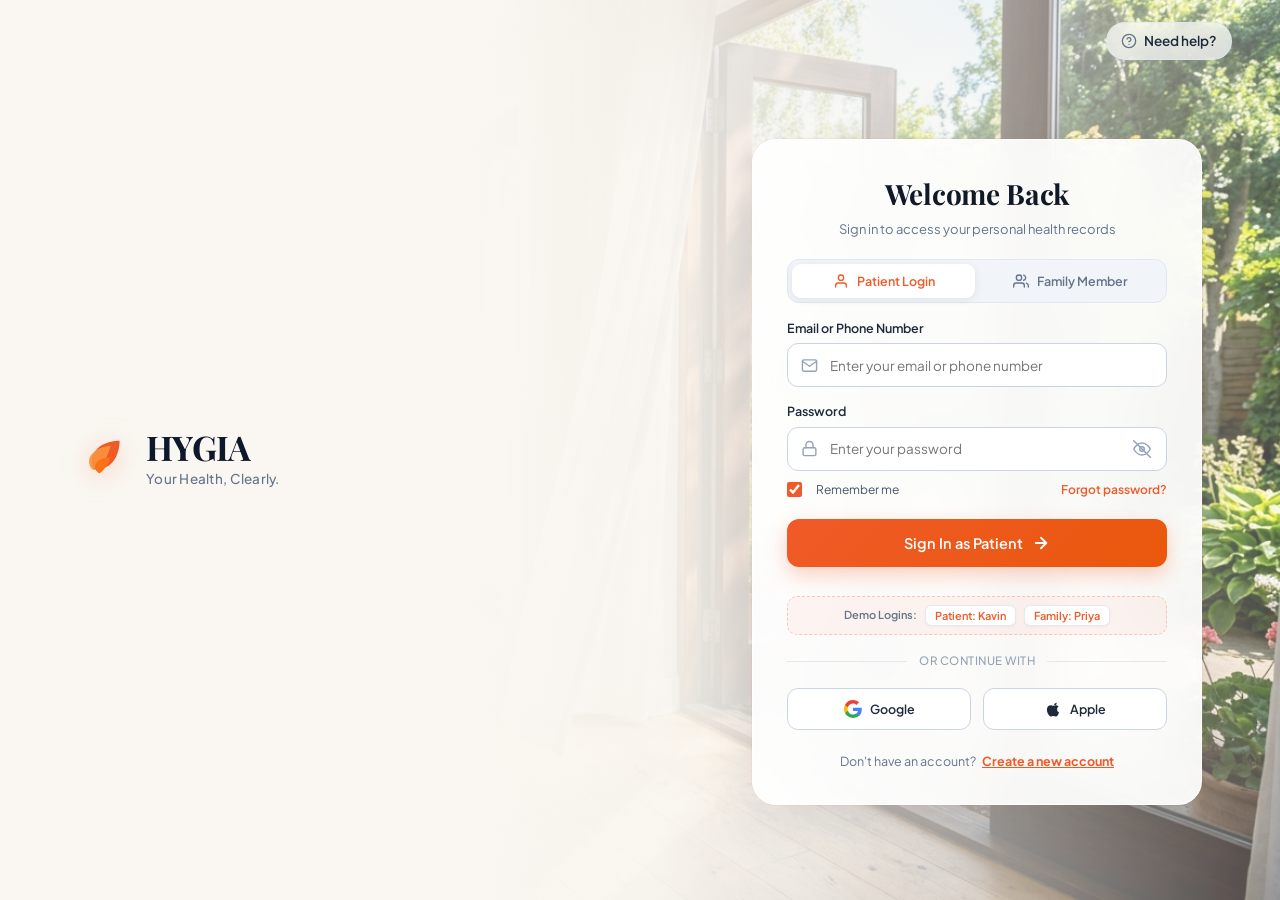
==== commit 32fc96e0: "feat: implement backend API architecture and frontend UI layout for Hygia health platform" ====
--- a/frontend/index.html
+++ b/frontend/index.html
@@ -4,6 +4,14 @@
   <meta charset="UTF-8">
   <meta name="viewport" content="width=device-width, initial-scale=1.0">
   <title>Hygia - Your Health, Clearly.</title>
+  <script>
+    (function() {
+      var token = localStorage.getItem('hygia_session_token');
+      if (!token) {
+        window.location.replace('login.html');
+      }
+    })();
+  </script>
   <link rel="preconnect" href="https://fonts.googleapis.com">
   <link rel="preconnect" href="https://fonts.gstatic.com" crossorigin>
   <link href="https://fonts.googleapis.com/css2?family=Playfair+Display:ital,wght@0,600;0,700;1,600&family=Plus+Jakarta+Sans:wght@400;500;600;700&display=swap" rel="stylesheet">
@@ -25,7 +33,8 @@
           </div>
         </a>
       </div>
-      sd<nav class="sidebar-nav">
+
+      <nav class="sidebar-nav">
         <ul class="nav-list">
           <li class="nav-item">
             <a href="index.html" class="nav-link active">
@@ -855,7 +864,9 @@
         <button type="button" class="prompt-chip" data-query="Explain my viral sinus infection">Viral sinus infection status</button>
         <button type="button" class="prompt-chip" data-query="Any recurring family issues?">Recurring issues?</button>
       </div>
+
       <div class="ai-chat-thread" id="aiChatThread"></div>
+
       <div class="ai-chat-modal-footer">
         <form class="ai-input-form modal-chat-input-form" id="modalAiChatForm">
           <button type="button" class="attach-btn" id="modalAttachBtn" title="Attach report for AI review">
@@ -873,6 +884,7 @@
       </div>
     </div>
   </div>
+
   <div class="modal-backdrop" id="addFamilyModal" role="dialog" aria-hidden="true">
     <div class="modal-box">
       <div class="modal-header">
@@ -892,12 +904,14 @@
         </div>
         <button class="modal-close-btn" id="closeAddFamilyModal" aria-label="Close modal">&times;</button>
       </div>
+
       <form id="addFamilyForm">
         <div class="modal-body">
           <div class="form-group" style="margin-bottom: 14px;">
             <label class="form-label" for="fmName">Full Name</label>
             <input type="text" class="form-input" id="fmName" placeholder="e.g. Ramesh Sharma" required>
           </div>
+
           <div class="form-group" style="margin-bottom: 14px;">
             <label class="form-label" for="fmRelation">Relationship</label>
             <select class="form-input form-select" id="fmRelation">
@@ -908,6 +922,7 @@
               <option value="Other">Other Dependent</option>
             </select>
           </div>
+
           <div style="display: grid; grid-template-columns: 1fr 1fr; gap: 12px; margin-bottom: 14px;">
             <div class="form-group">
               <label class="form-label" for="fmGender">Gender</label>
@@ -922,6 +937,7 @@
               <input type="number" class="form-input" id="fmAge" placeholder="e.g. 28" min="0" max="120" required>
             </div>
           </div>
+
           <div style="display: grid; grid-template-columns: 1fr 1fr; gap: 12px;">
             <div class="form-group">
               <label class="form-label" for="fmBloodGroup">Blood Group</label>
@@ -946,6 +962,7 @@
             </div>
           </div>
         </div>
+
         <div class="modal-footer">
           <button type="button" class="btn btn-secondary" id="cancelAddFamily">Cancel</button>
           <button type="submit" class="btn btn-primary" id="submitAddFamilyBtn">Add Member &amp; Sync Profile</button>
@@ -954,6 +971,7 @@
     </div>
   </div>
   <div class="login-toast-container" id="dashboardToastContainer" aria-live="polite"></div>
+
   <script src="script.js?v=10"></script>
 </body>
 </html>
--- a/frontend/style.css
+++ b/frontend/style.css
@@ -3237,6 +3237,48 @@
 
 @keyframes spinLoader {
   to { transform: rotate(360deg); }
+}
+
+/* Demo Credentials Quick-Fill Bar */
+.demo-credentials-bar {
+  display: flex;
+  align-items: center;
+  justify-content: center;
+  flex-wrap: wrap;
+  gap: 8px;
+  margin-top: 14px;
+  padding: 8px 12px;
+  background: rgba(240, 90, 40, 0.05);
+  border: 1px dashed rgba(240, 90, 40, 0.28);
+  border-radius: 10px;
+  font-size: 11.5px;
+}
+
+.demo-cred-label {
+  color: #64748B;
+  font-weight: 600;
+  font-size: 11px;
+}
+
+.demo-cred-chip {
+  background: #FFFFFF;
+  border: 1px solid rgba(226, 232, 240, 0.95);
+  padding: 3px 9px;
+  border-radius: 6px;
+  font-size: 11px;
+  font-weight: 600;
+  color: var(--color-primary);
+  cursor: pointer;
+  transition: all 0.2s ease;
+  font-family: inherit;
+  box-shadow: 0 1px 3px rgba(0, 0, 0, 0.04);
+}
+
+.demo-cred-chip:hover {
+  background: var(--color-primary);
+  color: #FFFFFF;
+  border-color: var(--color-primary);
+  transform: translateY(-1px);
 }
 
 /* Divider */
